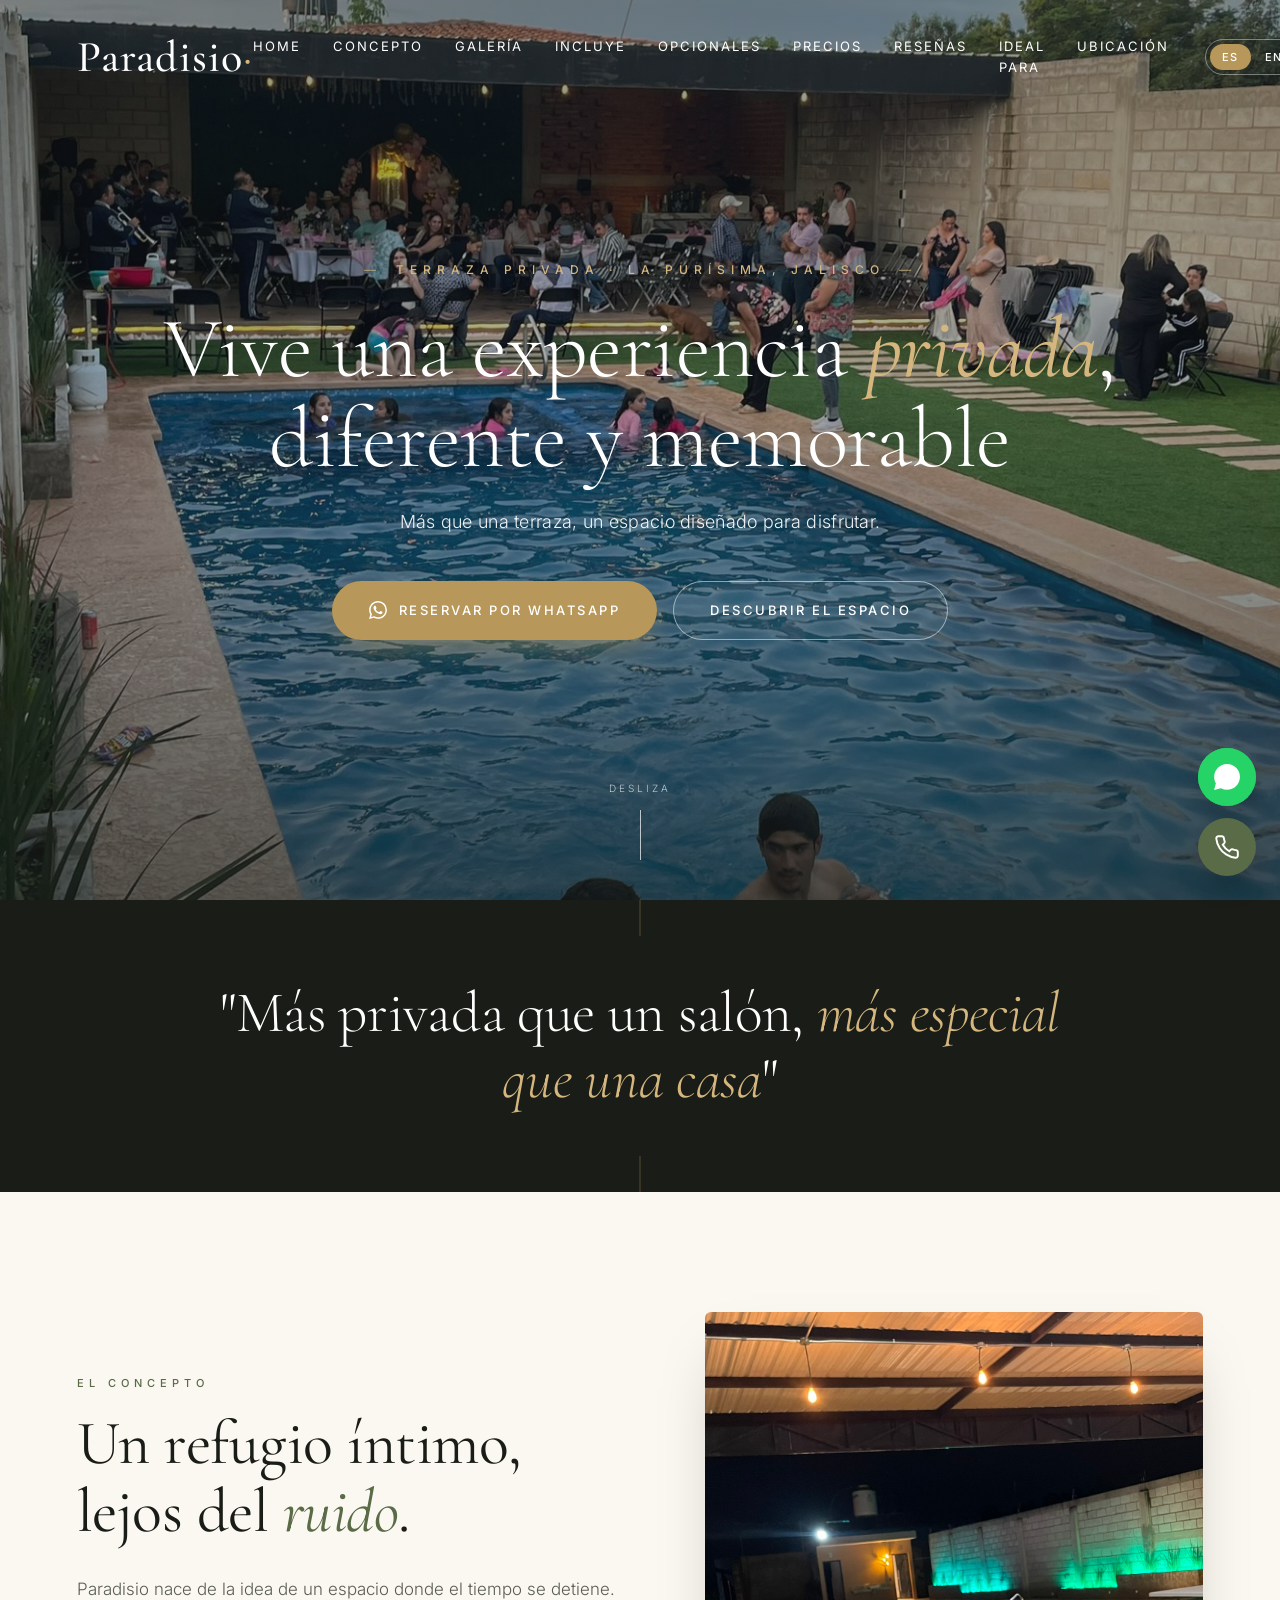
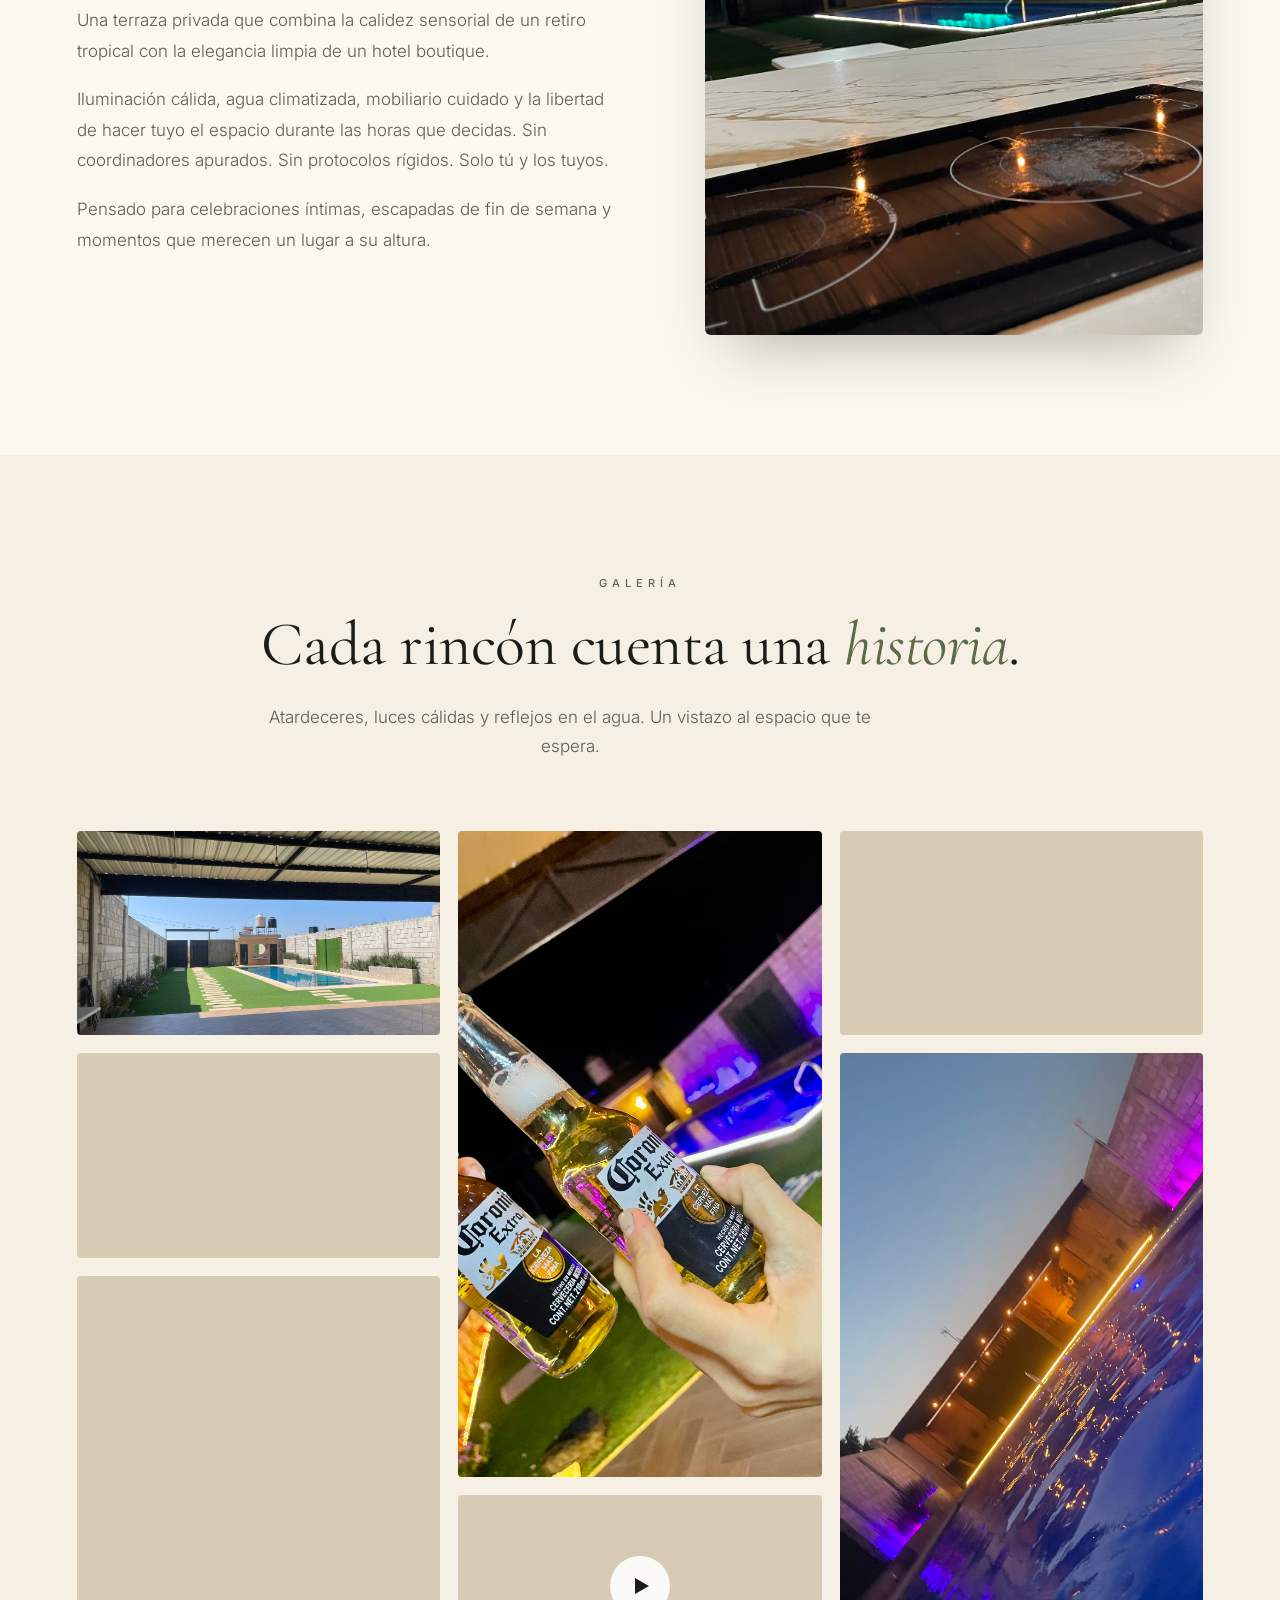
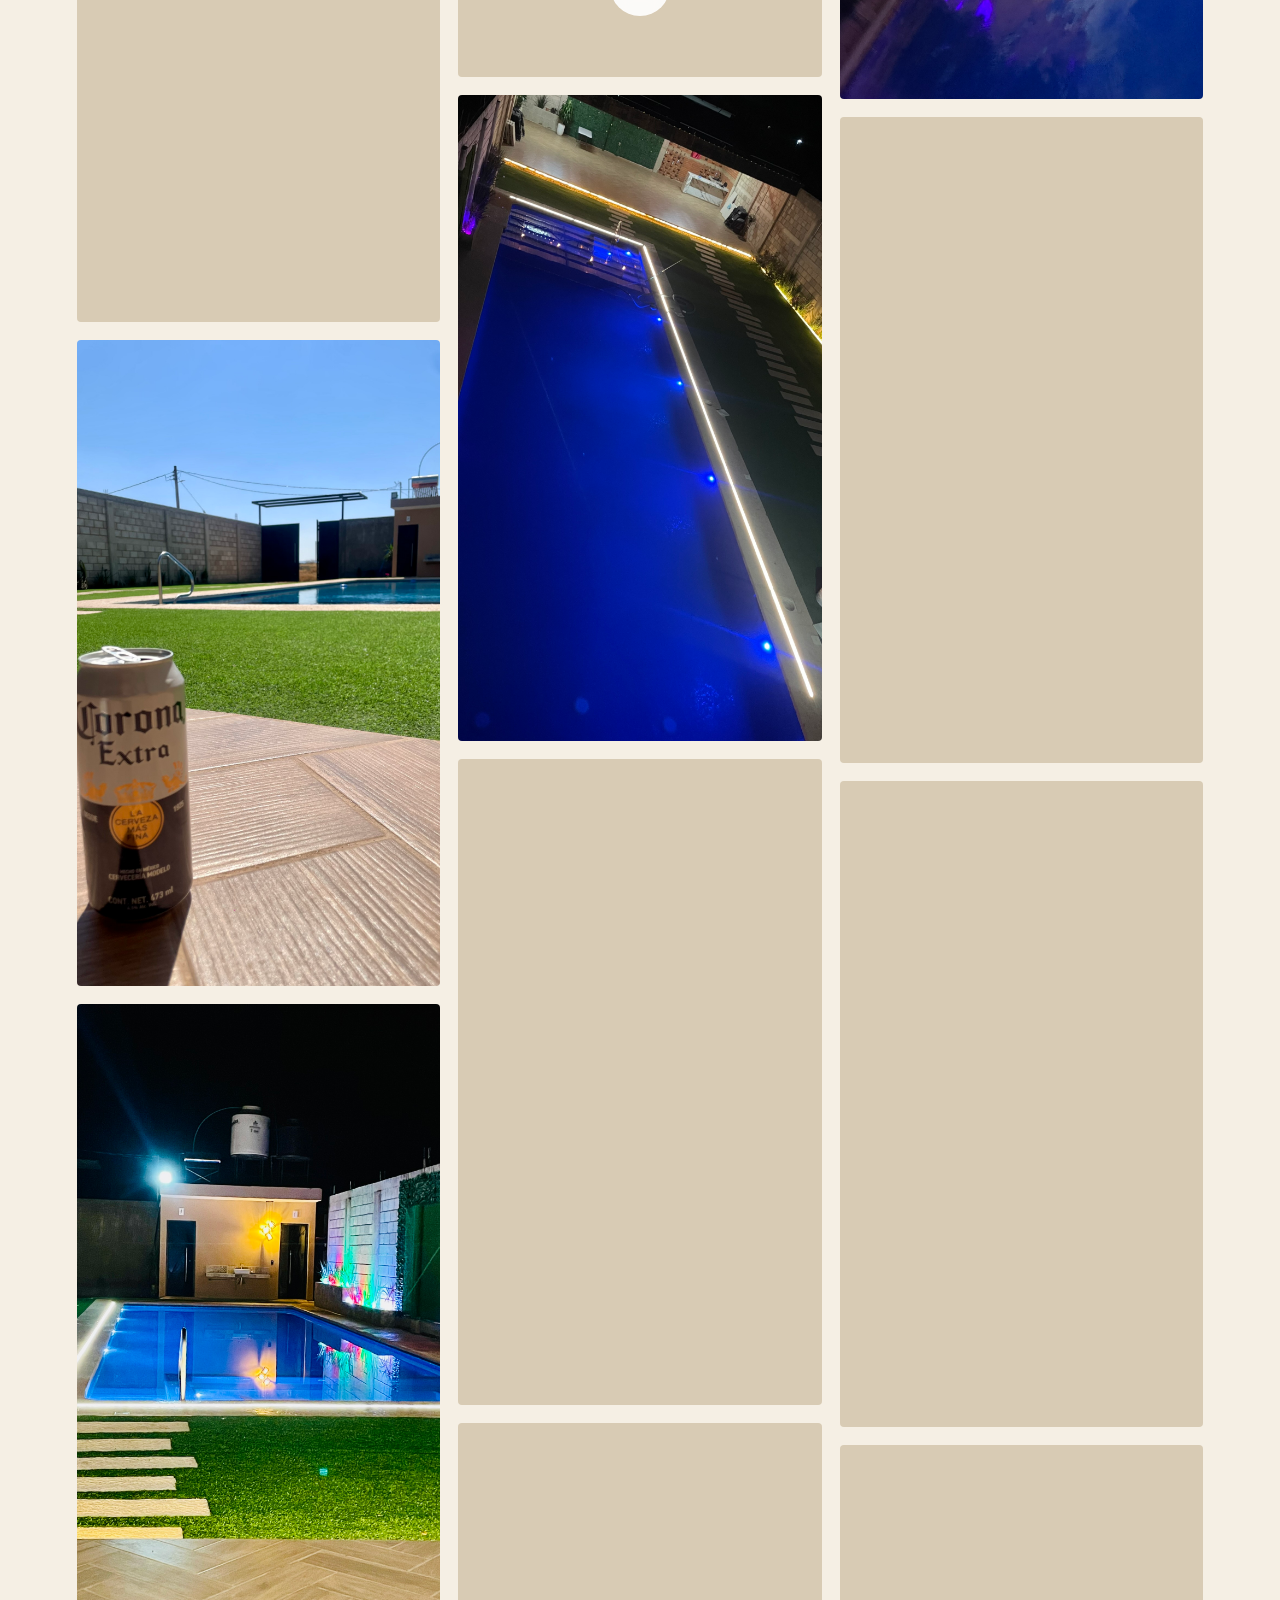
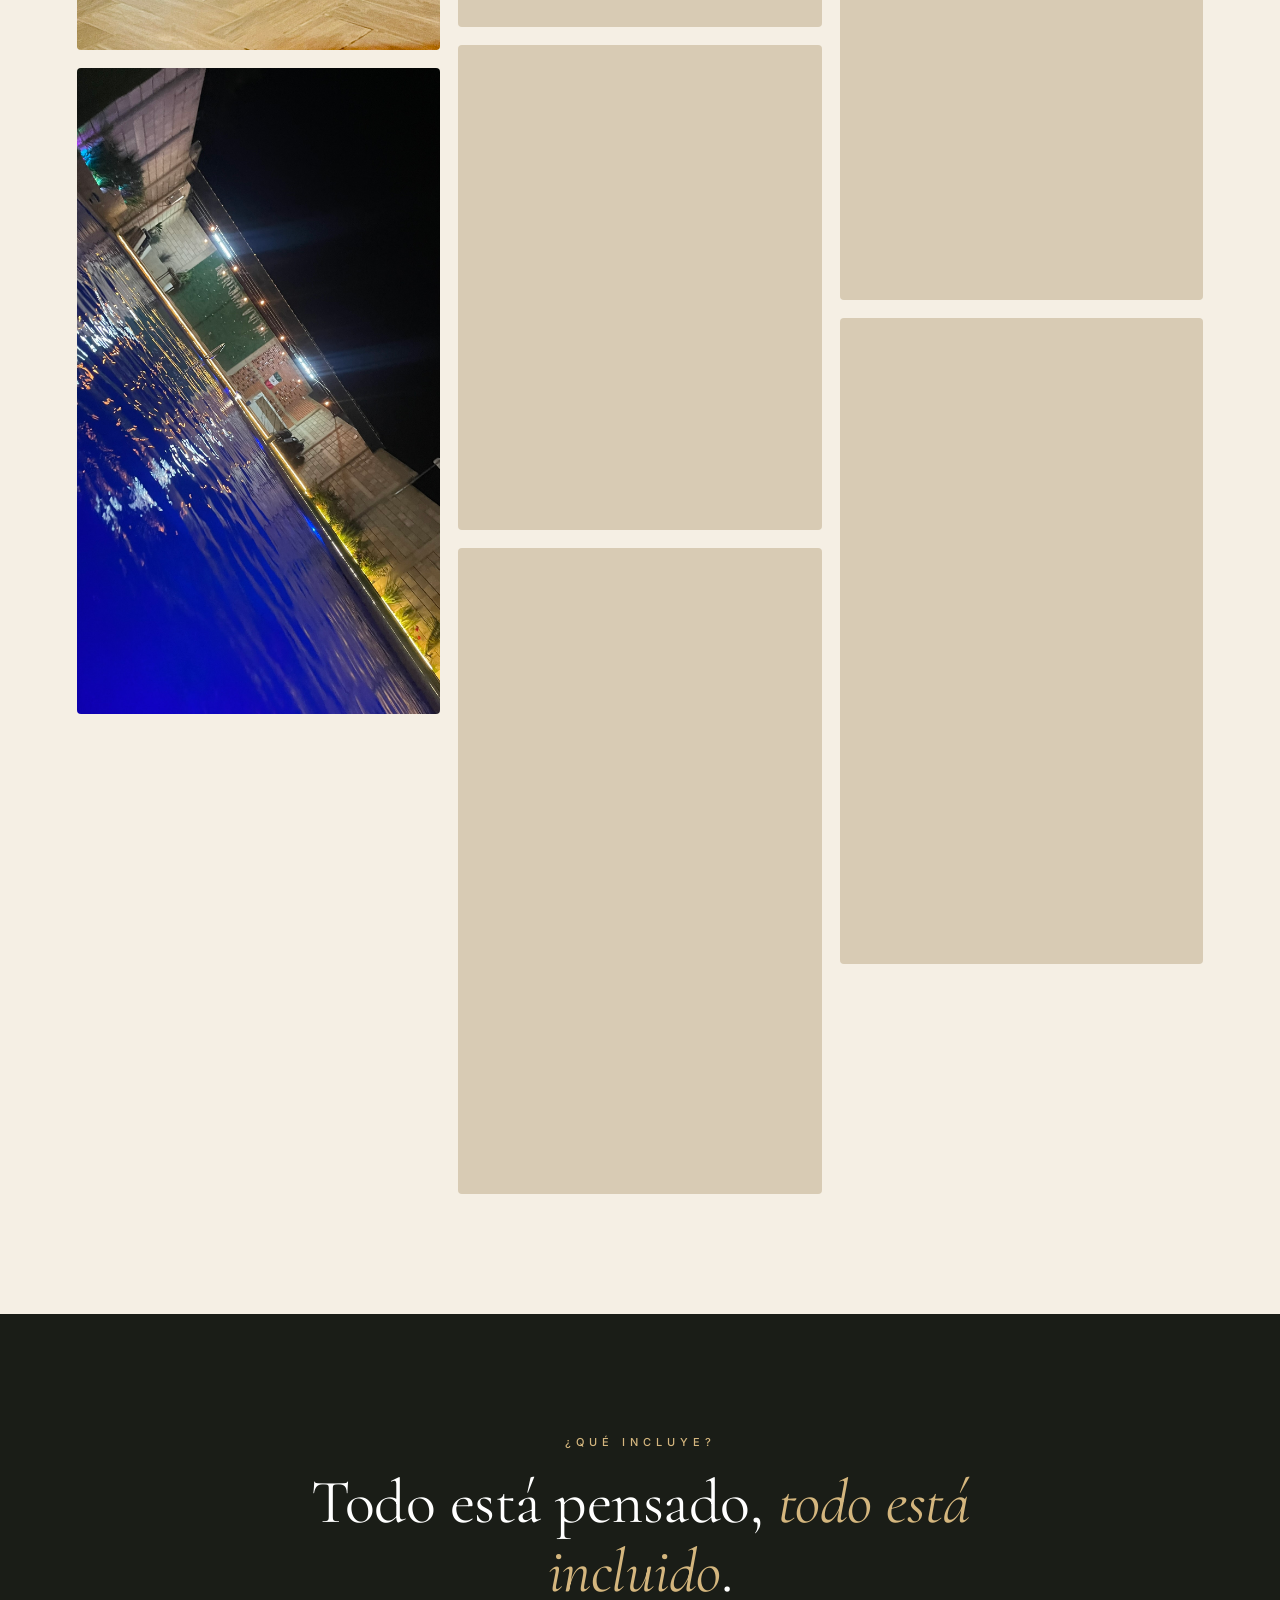
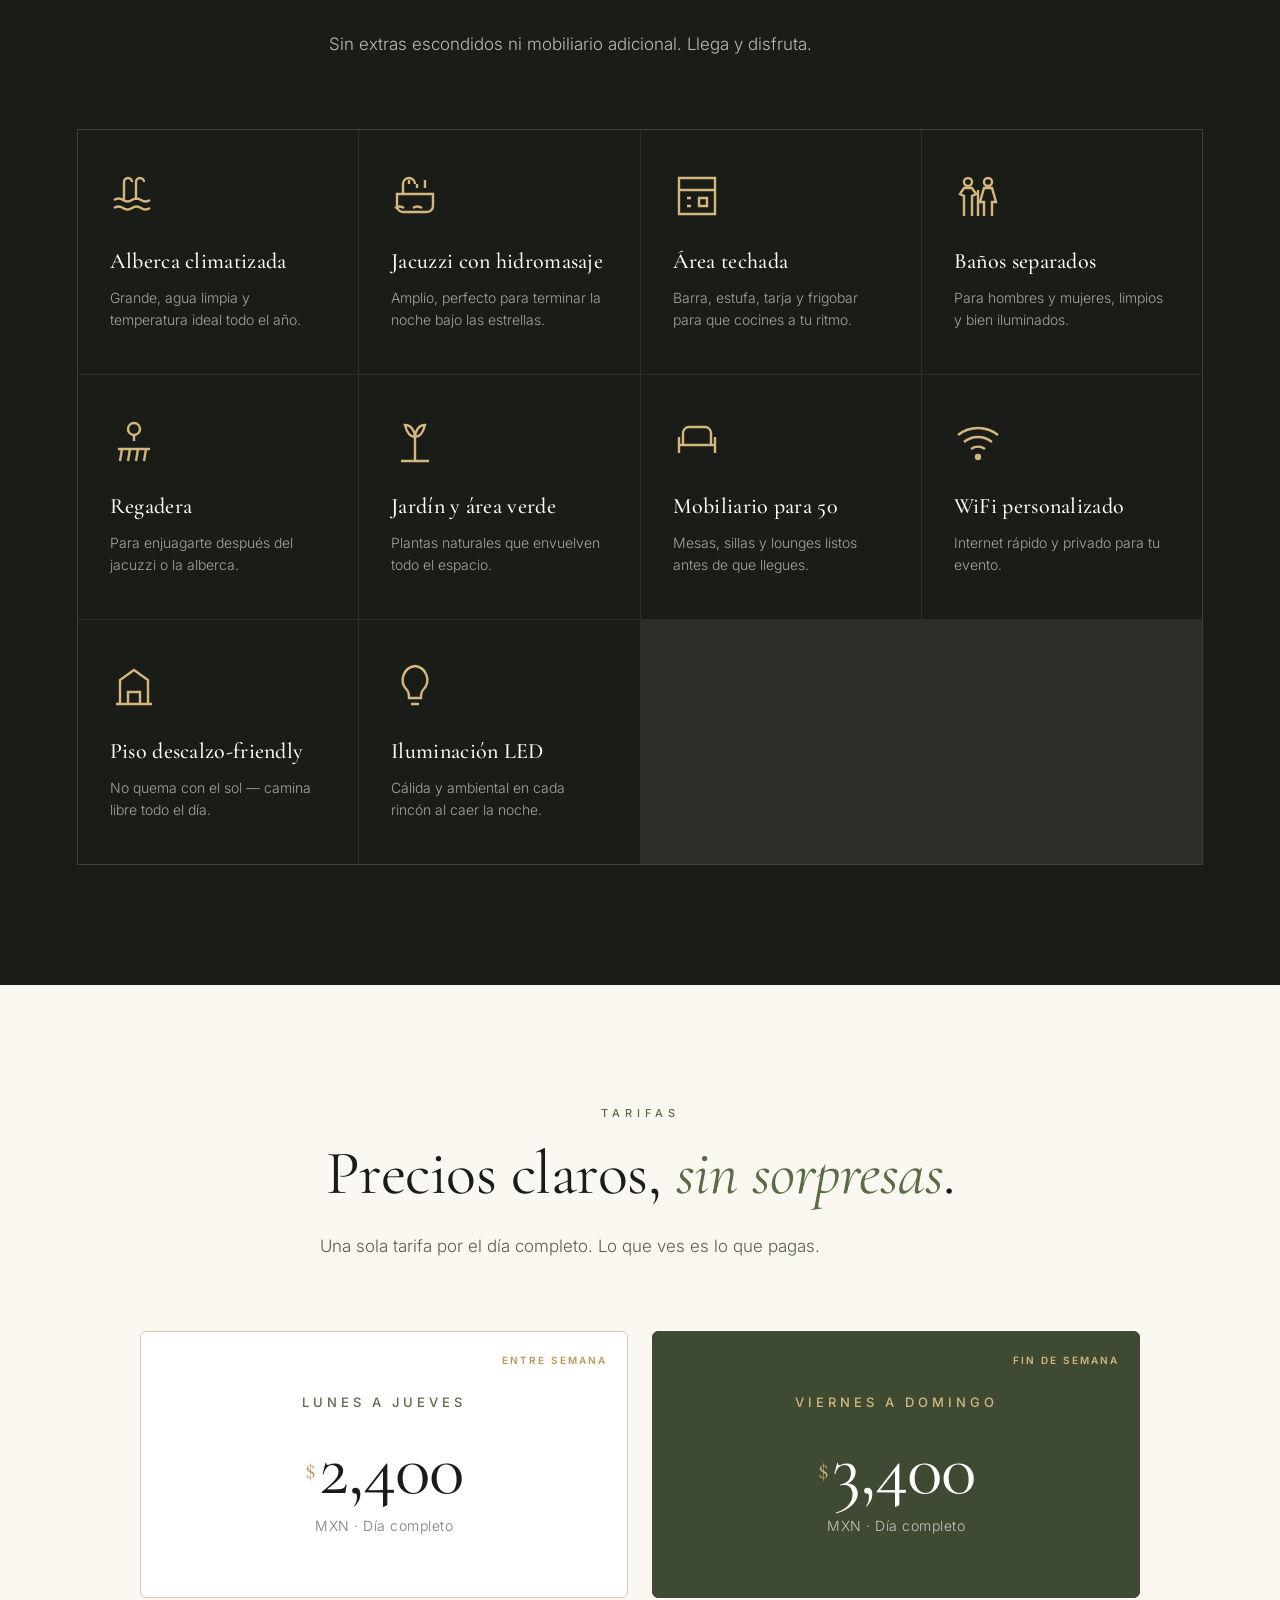
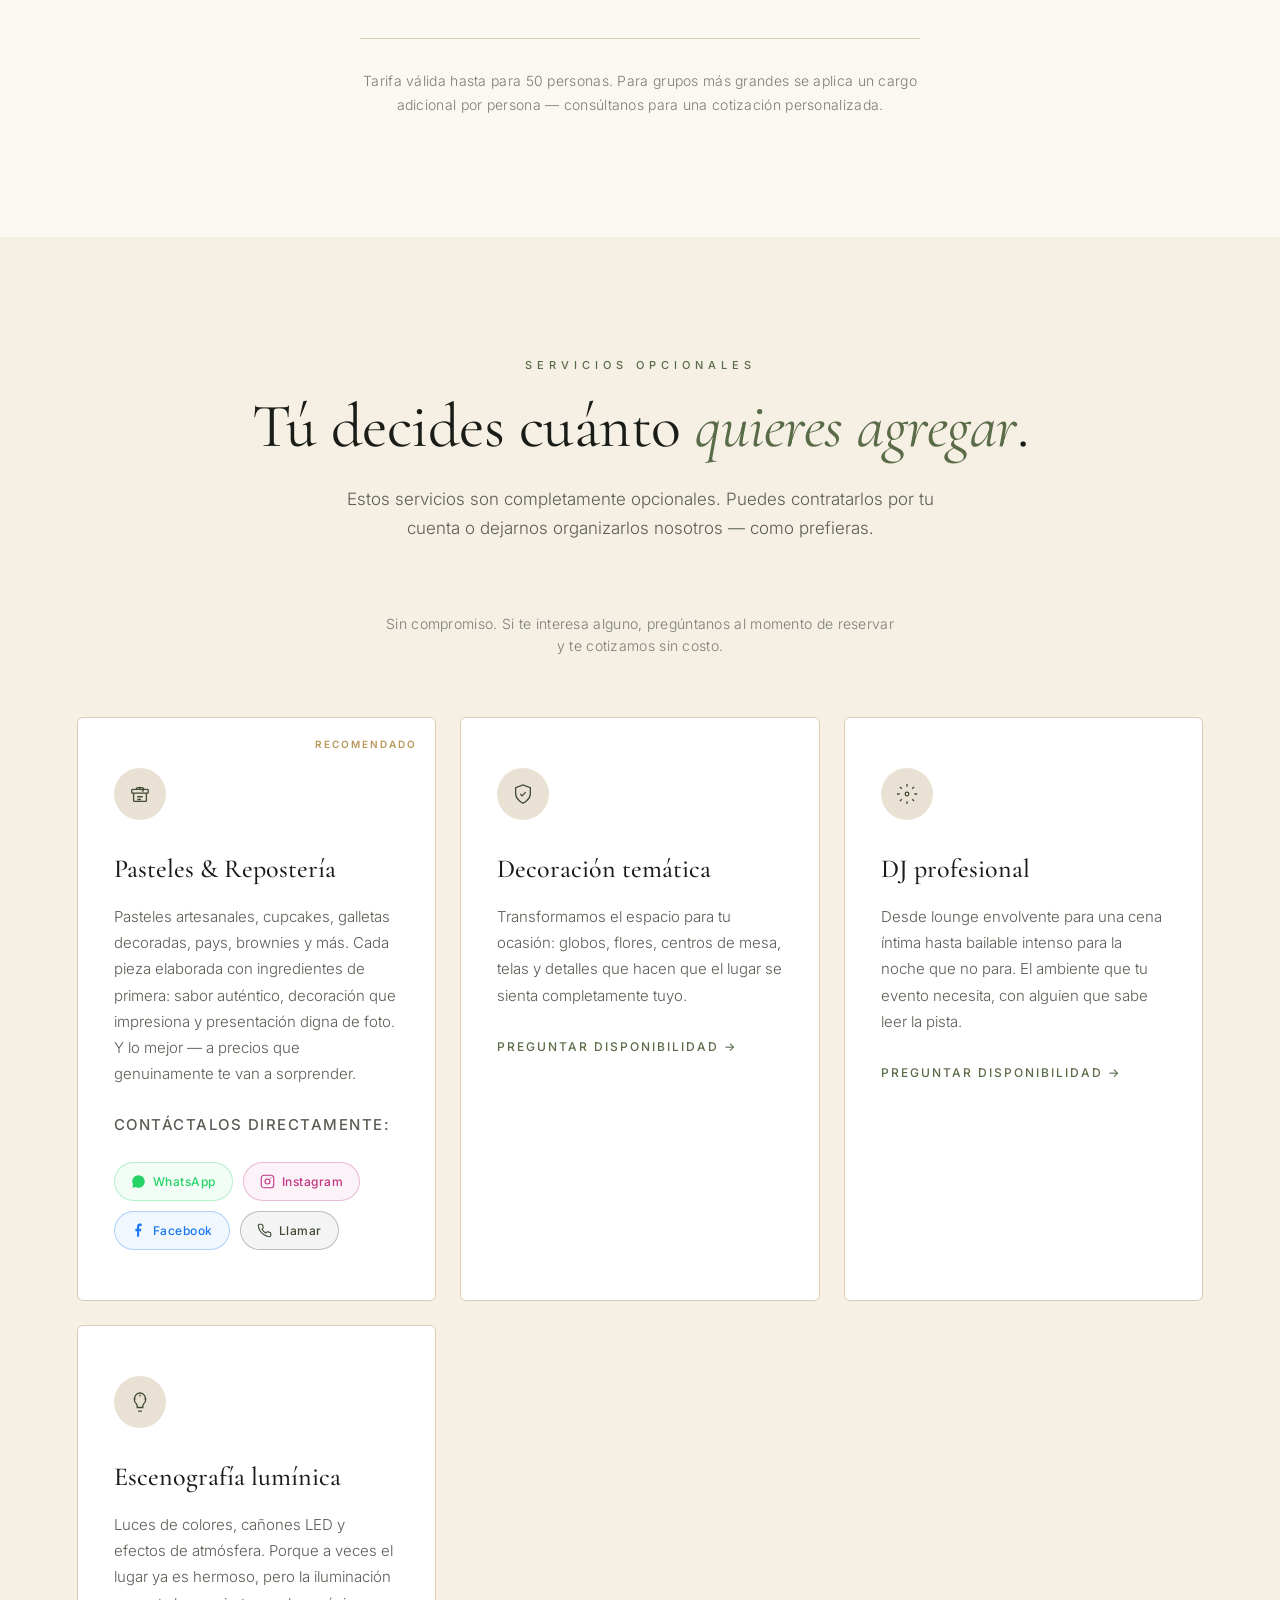
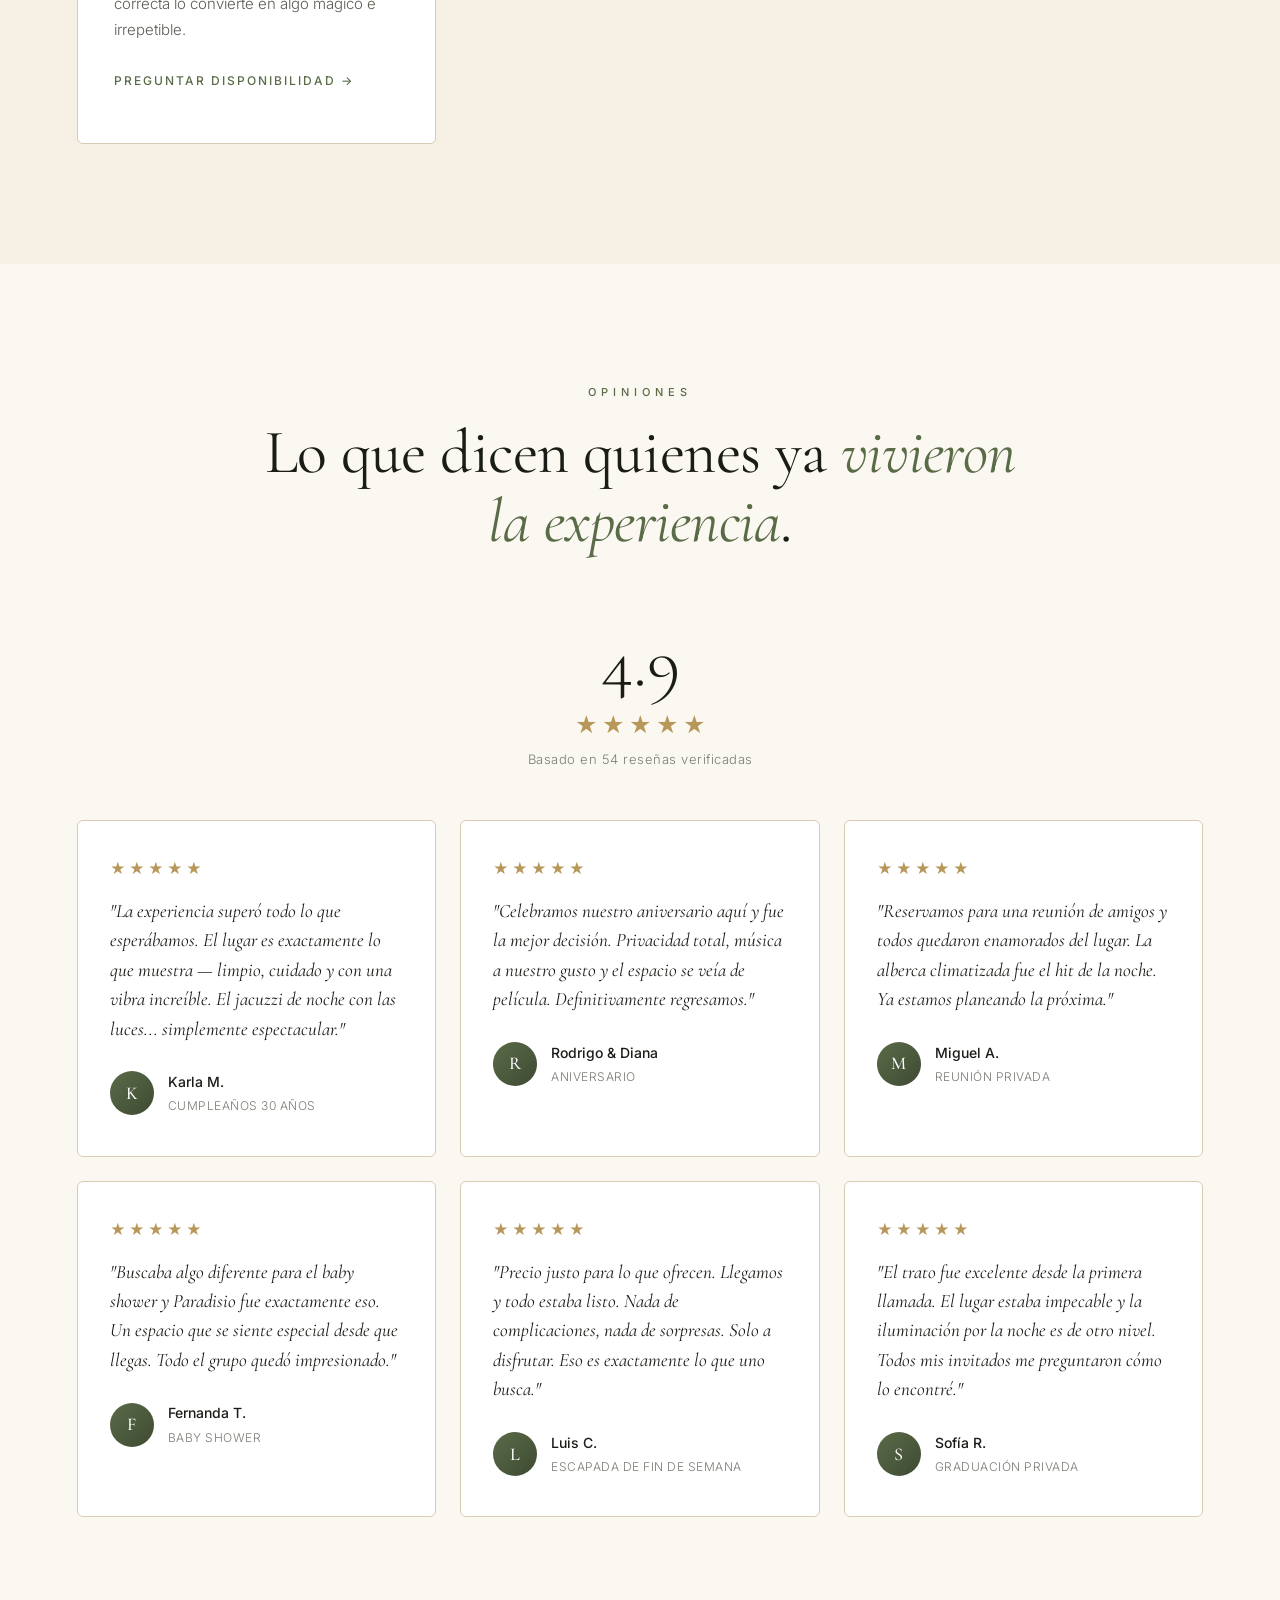
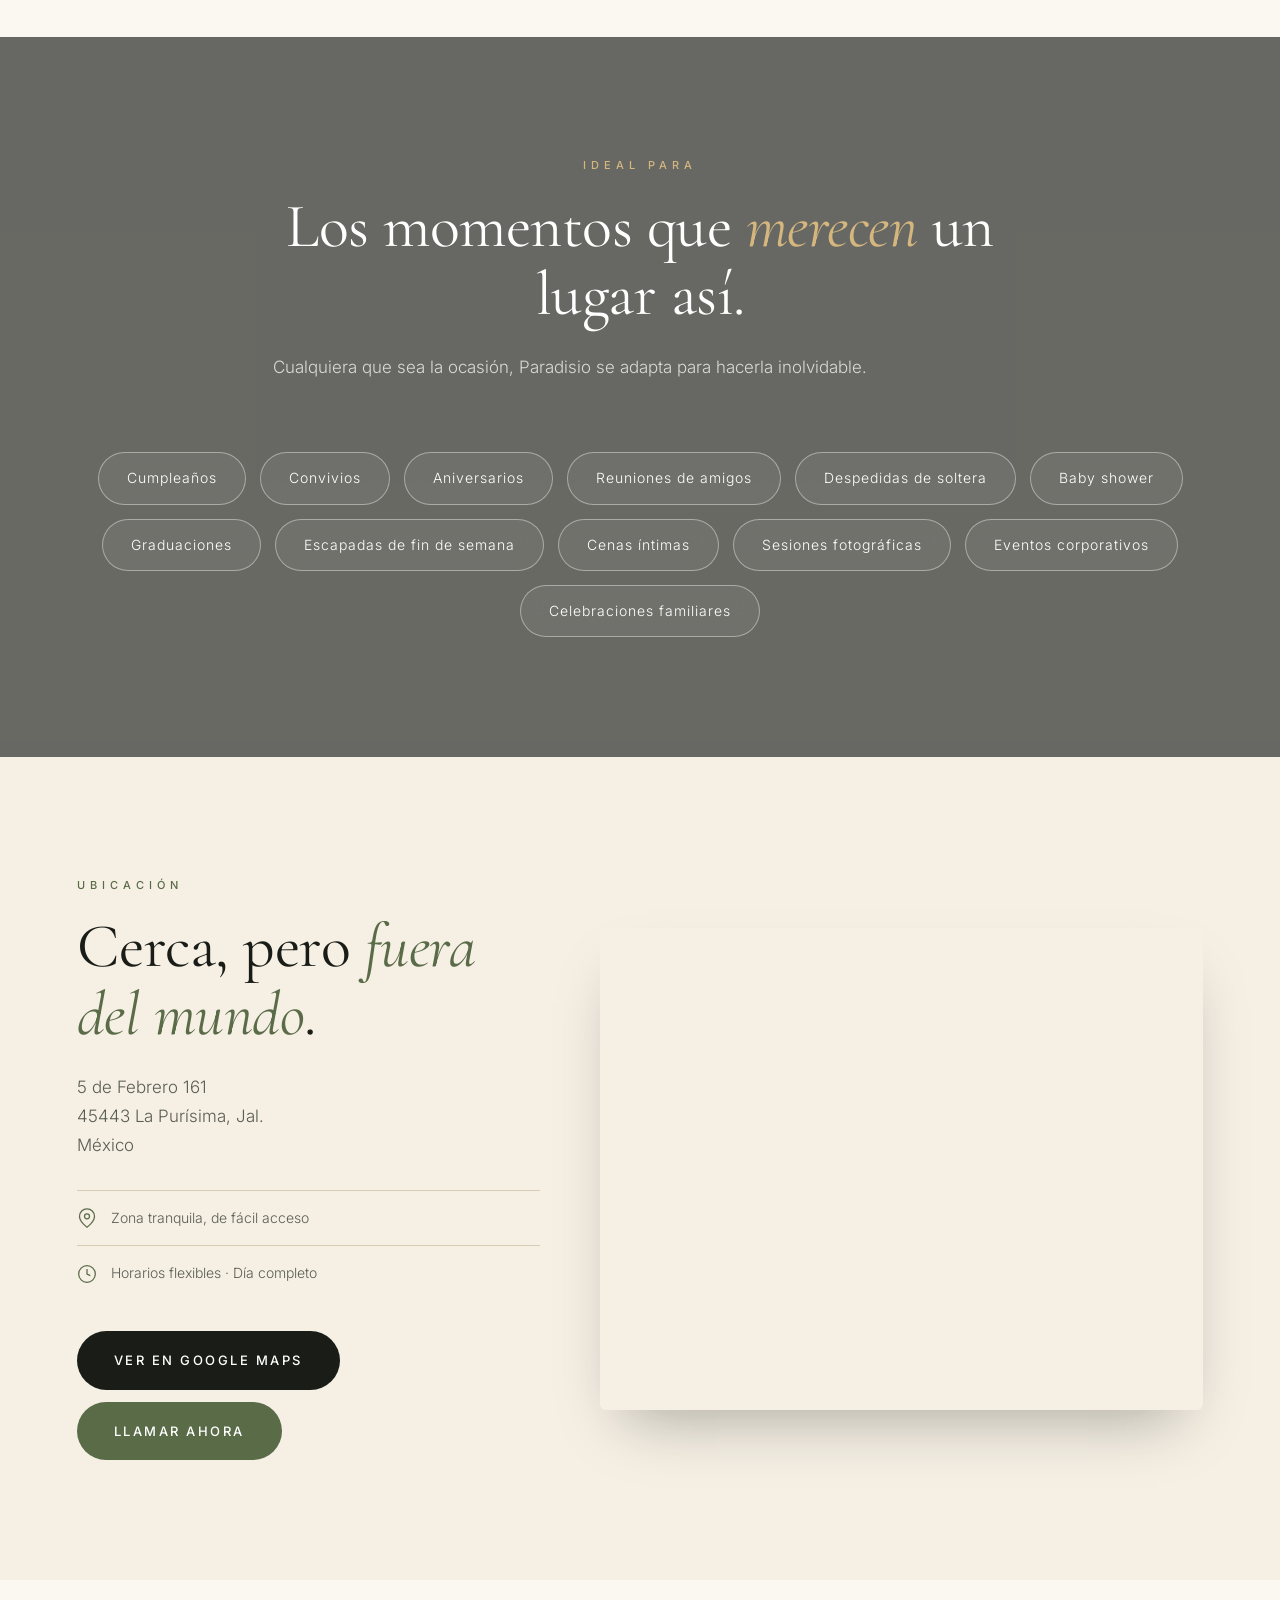
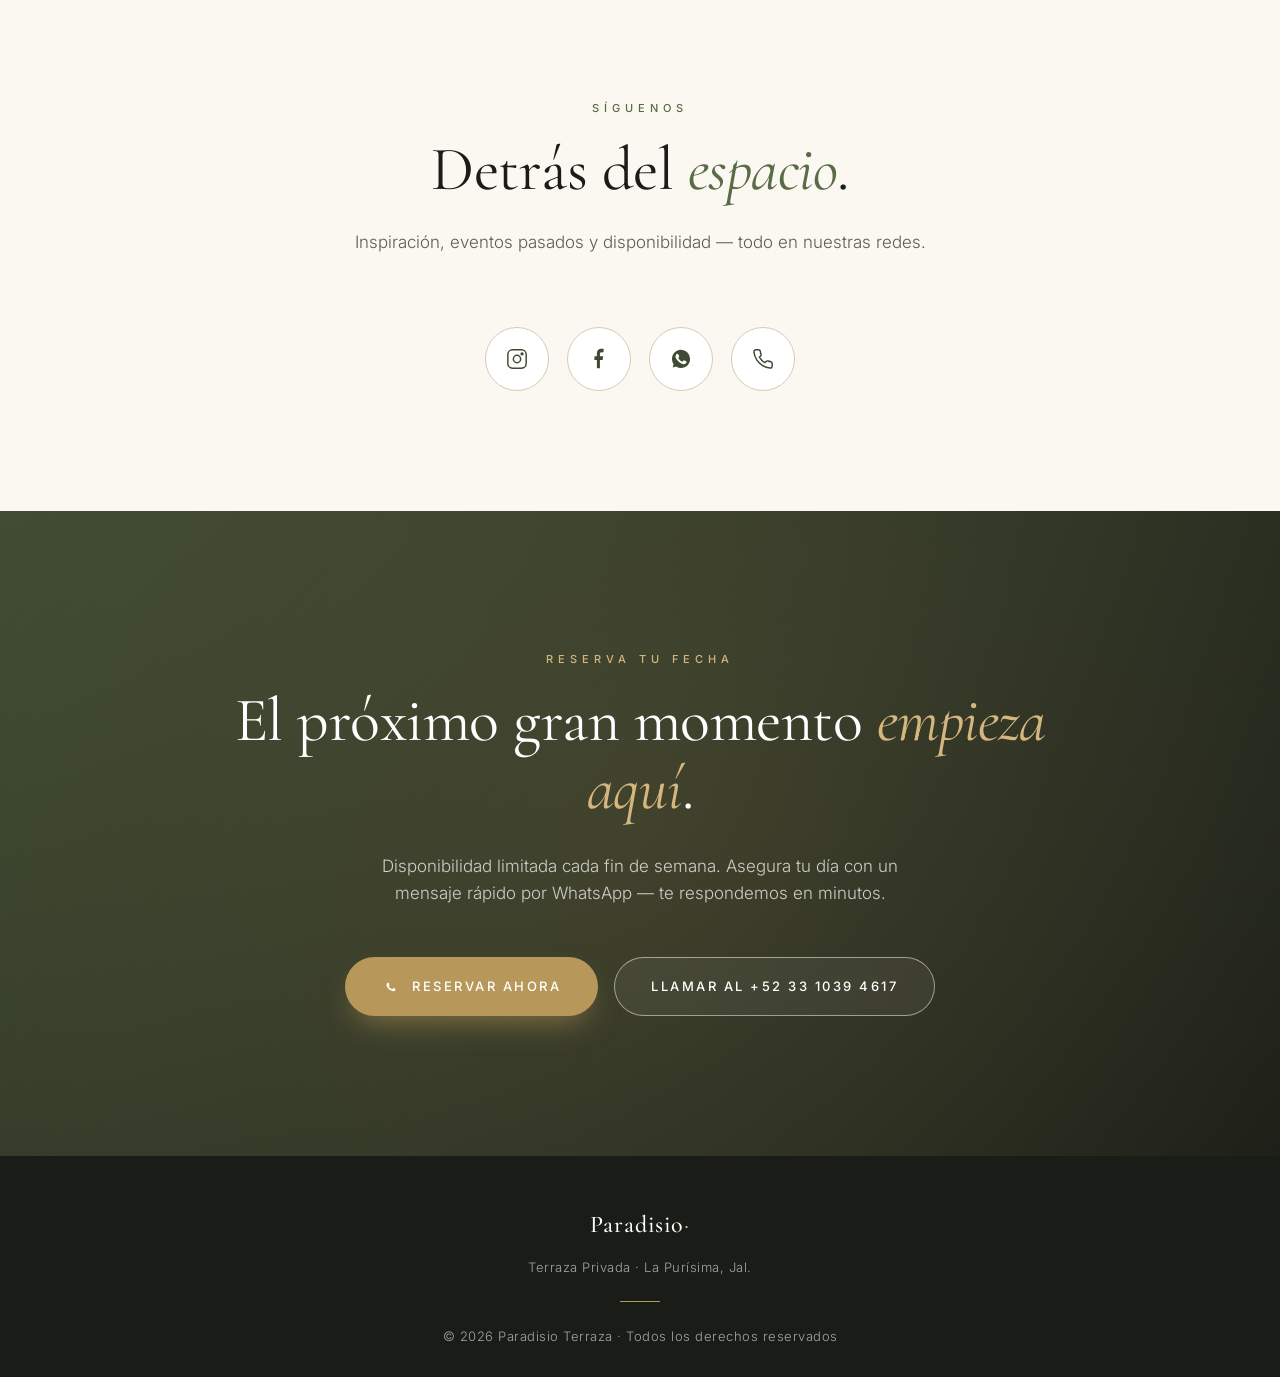
==== index.html @ 2a9d6cb4 "Card reposteria Card reposteria" ====
<!DOCTYPE html>
<html lang="es-MX">
<head>
<meta charset="UTF-8" />
<meta name="viewport" content="width=device-width, initial-scale=1.0" />
<meta name="theme-color" content="#1a1d17" />
<title>Paradisio Terraza · Terraza privada con alberca y jacuzzi en La Purísima, Jalisco</title>
<meta name="description" content="Paradisio Terraza — renta de terraza privada con alberca climatizada, jacuzzi, jardín y área lounge en La Purísima, Jalisco. Ideal para cumpleaños, aniversarios y eventos exclusivos. Desde $2,400 MXN." />
<meta name="keywords" content="terraza privada Guadalajara, renta de alberca privada Jalisco, terraza con jacuzzi Guadalajara, eventos privados La Purísima, cumpleaños privado alberca, Paradisio terraza, renta terraza jacuzzi, espacio privado eventos Jalisco" />
<link rel="canonical" href="https://paradisioterraza.com/" />
<meta property="og:title" content="Paradisio Terraza — Terraza privada con alberca y jacuzzi en Jalisco" />
<meta property="og:description" content="Más privada que un salón, más especial que una casa. Alberca climatizada, jacuzzi, jardín y área lounge. Reserva tu experiencia exclusiva desde $2,400 MXN." />
<meta property="og:type" content="website" />
<meta property="og:url" content="https://paradisioterraza.com/" />
<meta property="og:image" content="Fotos/IMG_5337.JPEG" />
<meta property="og:locale" content="es_MX" />
<meta name="twitter:card" content="summary_large_image" />
<meta name="twitter:title" content="Paradisio Terraza — Privada, exclusiva y memorable" />
<meta name="twitter:description" content="Terraza privada con alberca y jacuzzi en La Purísima, Jalisco. Desde $2,400 MXN." />
<meta name="robots" content="index, follow" />
<!-- Google tag (gtag.js) -->
<script async src="https://www.googletagmanager.com/gtag/js?id=G-008F4WVKGS"></script>
<script>
  window.dataLayer = window.dataLayer || [];
  function gtag(){dataLayer.push(arguments);}
  gtag('js', new Date());

  gtag('config', 'G-008F4WVKGS');
</script>
<script type="application/ld+json">
{
  "@context":"https://schema.org",
  "@type":"LocalBusiness",
  "name":"Paradisio Terraza",
  "description":"Terraza privada con alberca climatizada, jacuzzi y área lounge para eventos exclusivos en La Purísima, Jalisco.",
  "url":"https://paradisioterraza.com",
  "telephone":"+523310394617",
  "priceRange":"$2,400 - $3,400 MXN",
  "image":"Fotos/IMG_5337.JPEG",
  "address":{
    "@type":"PostalAddress",
    "streetAddress":"5 de Febrero 161",
    "addressLocality":"La Purísima",
    "addressRegion":"Jalisco",
    "postalCode":"45443",
    "addressCountry":"MX"
  },
  "geo":{"@type":"GeoCoordinates","latitude":"20.7040","longitude":"-103.4120"},
  "sameAs":[
    "https://www.instagram.com/paradisioterraza",
    "https://www.facebook.com/profile.php?id=61565955073963"
  ],
  "aggregateRating":{
    "@type":"AggregateRating",
    "ratingValue":"4.9",
    "bestRating":"5",
    "reviewCount":"54"
  },
  "review":[
    {"@type":"Review","reviewRating":{"@type":"Rating","ratingValue":"5"},"author":{"@type":"Person","name":"Karla M."},"reviewBody":"La experiencia superó todo lo que esperábamos. El jacuzzi de noche fue espectacular."},
    {"@type":"Review","reviewRating":{"@type":"Rating","ratingValue":"5"},"author":{"@type":"Person","name":"Rodrigo & Diana"},"reviewBody":"Celebramos nuestro aniversario aquí y fue la mejor decisión. Privacidad total y un ambiente de película."}
  ]
}
</script>
<script type="application/ld+json">
{
  "@context":"https://schema.org",
  "@type":"FAQPage",
  "mainEntity":[
    {"@type":"Question","name":"¿Cuántas personas tienen capacidad máxima?","acceptedAnswer":{"@type":"Answer","text":"El precio base incluye hasta 50 personas. Para grupos más grandes se aplica un cargo adicional por persona."}},
    {"@type":"Question","name":"¿Cuáles son los precios de la terraza privada?","acceptedAnswer":{"@type":"Answer","text":"De lunes a jueves el precio es de $2,400 MXN por día completo. De viernes a domingo el precio es de $3,400 MXN."}},
    {"@type":"Question","name":"¿La alberca está climatizada?","acceptedAnswer":{"@type":"Answer","text":"Sí, la alberca está climatizada y disponible durante toda la renta."}},
    {"@type":"Question","name":"¿Se puede llevar música o DJ?","acceptedAnswer":{"@type":"Answer","text":"Sí, puedes traer tu propia música o contratar el servicio de DJ que ofrecemos como extra."}}
  ]
}
</script>
<!-- Precarga recursos críticos above-the-fold -->
<link rel="preload" href="Fotos/IMG_5337.JPEG" as="image" fetchpriority="high" />
<link rel="preload" href="Fotos/5b146bc15602439785b3f2bf98a4c260.mp4" as="video" type="video/mp4" />
<link rel="preconnect" href="https://fonts.googleapis.com" />
<link rel="preconnect" href="https://fonts.gstatic.com" crossorigin />
<link href="https://fonts.googleapis.com/css2?family=Cormorant+Garamond:wght@300;400;500;600;700&family=Inter:wght@300;400;500;600&display=swap" rel="stylesheet" />
<style>
  :root{
    --sand:#e9e1d3;
    --sand-2:#f5efe4;
    --beige:#d8cbb4;
    --bone:#fbf8f1;
    --olive:#5a6b48;
    --olive-deep:#3e4a32;
    --black:#1a1d17;
    --charcoal:#2a2d27;
    --gold:#b8975a;
    --gold-soft:#d4b67e;
    --white:#ffffff;
    --shadow:0 30px 60px -25px rgba(26,29,23,.35);
    --serif:'Cormorant Garamond', Georgia, serif;
    --sans:'Inter', -apple-system, BlinkMacSystemFont, sans-serif;
    --ease:cubic-bezier(.22,.61,.36,1);
  }
  *{box-sizing:border-box;margin:0;padding:0}
  html{scroll-behavior:smooth;-webkit-text-size-adjust:100%}
  body{
    font-family:var(--sans);
    color:var(--black);
    background:var(--bone);
    line-height:1.6;
    font-weight:300;
    overflow-x:hidden;
    -webkit-font-smoothing:antialiased;
  }
  img,video{max-width:100%;display:block}
  a{color:inherit;text-decoration:none}
  button{font-family:inherit;cursor:pointer;border:none;background:none}

  /* ==================== SPLASH SCREEN ==================== */
  body.splash-active{overflow:hidden}
  #splash{
    position:fixed;inset:0;z-index:9999;
    background:#1c2118;
    display:flex;align-items:center;justify-content:center;
    overflow:hidden;
    /* fade-out transition on the overlay bg */
    transition:opacity 600ms ease;
  }
  #splash::before{
    content:'';position:absolute;inset:0;
    background:radial-gradient(ellipse at 50% 40%, rgba(90,107,72,.14) 0%, transparent 68%);
    pointer-events:none;
  }
  #splashInner{
    display:flex;flex-direction:column;
    align-items:center;justify-content:center;
    text-align:center;padding:0 6vw;
    /* will-change for GPU compositing */
    will-change:transform,opacity;
    transition:transform 750ms cubic-bezier(.4,0,.15,1), opacity 500ms ease;
  }
  .brand-name{
    font-family:var(--serif);
    font-size:clamp(68px,13vw,158px);
    font-weight:400;
    color:#c2bba8;
    letter-spacing:3px;
    line-height:1;
    margin-bottom:34px;
    /* entry animation */
    opacity:0;transform:translateY(18px);
    animation:brandIn 1s var(--ease) .15s forwards;
  }
  .brand-icons-row{
    display:flex;align-items:center;justify-content:center;
    gap:22px;margin-bottom:26px;
    opacity:0;
    animation:brandIn 1s var(--ease) .4s forwards;
  }
  .brand-icon-wrap{
    color:#9e9887;width:46px;height:50px;
    display:flex;align-items:center;justify-content:center;
  }
  .brand-icon-wrap svg{width:100%;height:100%}
  .brand-icon-sep{
    width:1px;height:34px;
    background:rgba(158,152,135,.28);
  }
  .brand-tagline{
    font-size:11px;
    letter-spacing:11px;
    color:#9e9887;
    text-transform:uppercase;
    font-family:var(--sans);
    font-weight:400;
    opacity:0;
    animation:brandIn 1s var(--ease) .6s forwards;
  }
  @keyframes brandIn{
    to{opacity:1;transform:translateY(0)}
  }

  /* ==================== HEADER ==================== */
  .header{
    position:fixed;top:0;left:0;right:0;z-index:1000;
    padding:22px 6vw;
    display:flex;justify-content:space-between;align-items:center;
    transition:all .5s var(--ease);
    background:transparent;
  }
  .header.scrolled{
    background:rgba(251,248,241,.92);
    backdrop-filter:blur(14px);
    -webkit-backdrop-filter:blur(14px);
    padding:14px 6vw;
    border-bottom:1px solid rgba(26,29,23,.06);
  }
  .logo{
    font-family:var(--serif);
    font-size:44px;font-weight:500;
    color:var(--white);letter-spacing:1px;
    transition:color .4s var(--ease), font-size .5s var(--ease);
  }
  .logo span{color:var(--gold-soft);font-style:italic}
  .header.scrolled .logo{color:var(--black);font-size:32px}
  .nav{display:flex;align-items:center;gap:36px}
  .nav-links{display:flex;gap:32px}
  .nav-links a{
    font-size:13px;text-transform:uppercase;letter-spacing:2px;
    font-weight:400;color:var(--white);
    transition:color .3s var(--ease);position:relative;
  }
  .header.scrolled .nav-links a{color:var(--black)}
  .nav-links a::after{
    content:'';position:absolute;left:0;bottom:-6px;
    width:0;height:1px;background:var(--gold);
    transition:width .4s var(--ease);
  }
  .nav-links a:hover::after{width:100%}
  .lang-switch{
    display:flex;gap:2px;align-items:center;
    border:1px solid rgba(255,255,255,.4);
    border-radius:99px;padding:4px;
  }
  .header.scrolled .lang-switch{border-color:rgba(26,29,23,.2)}
  .lang-switch button{
    font-size:11px;letter-spacing:1.5px;font-weight:500;
    padding:6px 12px;border-radius:99px;
    color:var(--white);transition:all .3s var(--ease);
  }
  .header.scrolled .lang-switch button{color:var(--black)}
  .lang-switch button.active{background:var(--gold);color:var(--white)}
  .header.scrolled .lang-switch button.active{background:var(--olive);color:var(--white)}
  .menu-toggle{display:none;width:30px;height:24px;flex-direction:column;justify-content:space-between}
  .menu-toggle span{display:block;width:100%;height:1.5px;background:var(--white);transition:all .3s var(--ease)}
  .header.scrolled .menu-toggle span{background:var(--black)}

  /* ==================== HERO ==================== */
  .hero{
    position:relative;height:100vh;min-height:680px;
    display:flex;align-items:center;justify-content:center;
    overflow:hidden;color:var(--white);text-align:center;
  }
  .hero-bg{
    position:absolute;inset:0;z-index:0;
  }
  .hero-bg video, .hero-bg img{
    width:100%;height:100%;object-fit:cover;
  }
  .hero-bg::after{
    content:'';position:absolute;inset:0;
    background:linear-gradient(180deg,rgba(26,29,23,.45) 0%,rgba(26,29,23,.35) 40%,rgba(26,29,23,.7) 100%);
  }
  .hero-content{
    position:relative;z-index:2;padding:0 24px;max-width:1100px;
    transform:translateY(20px);opacity:0;
    animation:fadeUp 1.4s var(--ease) .3s forwards;
  }
  .hero-eyebrow{
    font-size:12px;letter-spacing:6px;text-transform:uppercase;
    margin-bottom:24px;font-weight:500;color:var(--gold-soft);
  }
  .hero-eyebrow::before, .hero-eyebrow::after{
    content:'—';margin:0 14px;opacity:.7;
  }
  .hero-title{
    font-family:var(--serif);
    font-size:clamp(40px,7vw,86px);
    font-weight:300;line-height:1.05;
    letter-spacing:-.5px;margin-bottom:24px;
  }
  .hero-title em{font-style:italic;color:var(--gold-soft);font-weight:400}
  .hero-sub{
    font-size:clamp(15px,1.5vw,18px);
    font-weight:300;max-width:560px;margin:0 auto 44px;
    opacity:.92;letter-spacing:.3px;
  }
  .hero-ctas{display:flex;gap:16px;justify-content:center;flex-wrap:wrap}
  .scroll-indicator{
    position:absolute;bottom:40px;left:50%;transform:translateX(-50%);
    z-index:2;color:var(--white);opacity:.7;
    font-size:10px;letter-spacing:3px;text-transform:uppercase;
    display:flex;flex-direction:column;align-items:center;gap:14px;
  }
  .scroll-indicator::after{
    content:'';width:1px;height:50px;background:var(--white);
    animation:scrollPulse 2s infinite;
  }
  @keyframes scrollPulse{
    0%{transform:scaleY(0);transform-origin:top}
    50%{transform:scaleY(1);transform-origin:top}
    51%{transform:scaleY(1);transform-origin:bottom}
    100%{transform:scaleY(0);transform-origin:bottom}
  }
  @keyframes fadeUp{to{transform:translateY(0);opacity:1}}

  /* ==================== BUTTONS ==================== */
  .btn{
    display:inline-flex;align-items:center;gap:12px;
    padding:18px 36px;font-size:13px;
    letter-spacing:2.5px;text-transform:uppercase;font-weight:500;
    border-radius:99px;transition:all .4s var(--ease);
    cursor:pointer;border:1px solid transparent;white-space:nowrap;
  }
  .btn-primary{
    background:var(--gold);color:var(--white);
    box-shadow:0 14px 30px -10px rgba(184,151,90,.6);
  }
  .btn-primary:hover{
    background:var(--olive);transform:translateY(-2px);
    box-shadow:0 18px 38px -10px rgba(90,107,72,.6);
  }
  .btn-ghost{
    border-color:rgba(255,255,255,.5);color:var(--white);
    background:rgba(255,255,255,.06);backdrop-filter:blur(8px);
  }
  .btn-ghost:hover{background:var(--white);color:var(--black);border-color:var(--white)}
  .btn-dark{background:var(--black);color:var(--white)}
  .btn-dark:hover{background:var(--olive-deep)}

  /* ==================== SECTIONS ==================== */
  section{padding:120px 6vw;position:relative}
  .section-eyebrow{
    font-size:11px;letter-spacing:5px;text-transform:uppercase;
    color:var(--olive);font-weight:500;margin-bottom:18px;
  }
  .section-title{
    font-family:var(--serif);
    font-size:clamp(34px,5vw,62px);
    font-weight:400;line-height:1.1;
    letter-spacing:-.5px;color:var(--black);margin-bottom:24px;
  }
  .section-title em{font-style:italic;color:var(--olive)}
  .section-lead{
    font-size:17px;color:#5a5d54;max-width:640px;line-height:1.7;
  }
  .section-head{margin-bottom:70px;max-width:780px}
  .section-head.center{text-align:center;margin-left:auto;margin-right:auto}

  /* ==================== EXPERIENCE ==================== */
  .experience{background:var(--bone)}
  .experience-grid{
    display:grid;grid-template-columns:1.1fr 1fr;
    gap:80px;align-items:center;
  }
  .experience-text .section-title{margin-bottom:28px}
  .experience-text p{font-size:17px;color:#5a5d54;margin-bottom:18px;line-height:1.8}
  .experience-image{
    position:relative;aspect-ratio:4/5;border-radius:6px;overflow:hidden;
    box-shadow:var(--shadow);
  }
  .experience-image img{width:100%;height:100%;object-fit:cover;transition:transform 1.6s var(--ease)}
  .experience-image:hover img{transform:scale(1.04)}
  .experience-image::before{
    content:'';position:absolute;inset:-20px;
    border:1px solid var(--gold);border-radius:6px;
    pointer-events:none;opacity:.4;
  }

  /* ==================== GALLERY ==================== */
  .gallery{background:var(--sand-2)}
  .gallery-grid{
    column-count:3;column-gap:18px;
  }
  .gallery-item{
    break-inside:avoid;margin-bottom:18px;
    position:relative;overflow:hidden;border-radius:4px;
    cursor:pointer;background:var(--beige);
  }
  .gallery-item img, .gallery-item video{
    width:100%;height:auto;display:block;
    transition:transform 1.2s var(--ease), filter .6s var(--ease);
  }
  .gallery-item::after{
    content:'';position:absolute;inset:0;
    background:linear-gradient(180deg,transparent 50%,rgba(26,29,23,.35) 100%);
    opacity:0;transition:opacity .5s var(--ease);
  }
  .gallery-item:hover img, .gallery-item:hover video{transform:scale(1.06);filter:brightness(1.05)}
  .gallery-item:hover::after{opacity:1}
  .gallery-item .play-icon{
    position:absolute;top:50%;left:50%;transform:translate(-50%,-50%);
    width:60px;height:60px;border-radius:50%;
    background:rgba(255,255,255,.9);backdrop-filter:blur(10px);
    display:flex;align-items:center;justify-content:center;
    z-index:2;pointer-events:none;
  }
  .gallery-item .play-icon::before{
    content:'';border-style:solid;border-width:8px 0 8px 14px;
    border-color:transparent transparent transparent var(--black);
    margin-left:3px;
  }

  /* ==================== AMENITIES / QUE INCLUYE ==================== */
  .amenities{background:var(--black);color:var(--white)}
  .amenities .section-title{color:var(--white)}
  .amenities .section-title em{color:var(--gold-soft)}
  .amenities .section-eyebrow{color:var(--gold-soft)}
  .amenities .section-lead{color:rgba(255,255,255,.7)}
  .amenities-grid{
    display:grid;grid-template-columns:repeat(auto-fit,minmax(230px,1fr));
    gap:1px;background:rgba(255,255,255,.08);
    border:1px solid rgba(255,255,255,.08);
  }
  .amenity{
    background:var(--black);padding:42px 32px;
    transition:all .5s var(--ease);position:relative;
  }
  .amenity:hover{background:var(--charcoal)}
  .amenity-icon{
    width:48px;height:48px;color:var(--gold-soft);
    margin-bottom:24px;display:flex;align-items:center;justify-content:center;
  }
  .amenity-icon svg{width:100%;height:100%;stroke-width:1.2}
  .amenity h3{
    font-family:var(--serif);font-size:22px;font-weight:500;
    margin-bottom:8px;letter-spacing:.3px;
  }
  .amenity p{font-size:14px;color:rgba(255,255,255,.6);line-height:1.6}

  /* ==================== PRECIOS ==================== */
  .pricing{background:var(--bone)}
  .pricing-cards{
    display:grid;grid-template-columns:1fr 1fr;
    gap:24px;max-width:1000px;margin:0 auto 40px;
  }
  .price-card{
    background:var(--white);border-radius:6px;padding:60px 40px;
    text-align:center;position:relative;overflow:hidden;
    border:1px solid var(--beige);
    transition:all .5s var(--ease);
  }
  .price-card.featured{
    background:var(--olive-deep);color:var(--white);border-color:var(--olive-deep);
  }
  .price-card:hover{transform:translateY(-6px);box-shadow:var(--shadow)}
  .price-card .badge{
    position:absolute;top:20px;right:20px;
    font-size:10px;letter-spacing:2px;text-transform:uppercase;
    color:var(--gold);font-weight:600;
  }
  .price-card.featured .badge{color:var(--gold-soft)}
  .price-day{
    font-size:13px;letter-spacing:4px;text-transform:uppercase;
    color:var(--olive);font-weight:500;margin-bottom:20px;
  }
  .price-card.featured .price-day{color:var(--gold-soft)}
  .price-amount{
    font-family:var(--serif);font-size:74px;font-weight:400;
    line-height:1;margin-bottom:8px;letter-spacing:-1px;
    display:flex;align-items:center;justify-content:center;gap:4px;
  }
  .price-amount sup{
    font-size:26px;font-weight:400;color:var(--gold);
    vertical-align:baseline;align-self:center;margin-top:0;
  }
  .price-card.featured .price-amount sup{color:var(--gold-soft)}
  .price-period{
    font-size:14px;color:#7a7d74;letter-spacing:.5px;
  }
  .price-card.featured .price-period{color:rgba(255,255,255,.7)}
  .price-note{
    text-align:center;max-width:560px;margin:0 auto;
    font-size:14px;color:#7a7d74;letter-spacing:.3px;line-height:1.7;
    border-top:1px solid var(--beige);padding-top:30px;
  }

  /* ==================== EVENTOS ==================== */
  .events{
    background:url('Fotos/IMG_5337.JPEG') center/cover scroll;
    color:var(--white);text-align:center;position:relative;
  }
  @supports (background-attachment:fixed){
    @media(hover:hover) and (pointer:fine){
      .events{background-attachment:fixed}
    }
  }
  .events::before{content:'';position:absolute;inset:0;background:rgba(26,29,23,.65)}
  .events > *{position:relative;z-index:1}
  .events .section-title{color:var(--white)}
  .events .section-title em{color:var(--gold-soft)}
  .events-list{
    display:flex;flex-wrap:wrap;justify-content:center;gap:14px;
    margin-top:50px;
  }
  .event-tag{
    padding:14px 28px;border:1px solid rgba(255,255,255,.4);
    border-radius:99px;font-size:14px;letter-spacing:1px;
    background:rgba(255,255,255,.06);backdrop-filter:blur(10px);
    transition:all .4s var(--ease);
  }
  .event-tag:hover{
    background:var(--gold);border-color:var(--gold);
    transform:translateY(-3px);
  }

  /* ==================== UBICACION ==================== */
  .location{background:var(--sand-2)}
  .location-grid{
    display:grid;grid-template-columns:1fr 1.3fr;gap:60px;
    align-items:center;
  }
  .location-info h3{
    font-family:var(--serif);font-size:34px;font-weight:500;
    margin-bottom:16px;
  }
  .location-info .address{
    font-size:17px;color:#5a5d54;line-height:1.7;margin-bottom:30px;
  }
  .location-info .info-row{
    display:flex;align-items:center;gap:14px;
    padding:16px 0;border-top:1px solid var(--beige);
    font-size:14px;color:#5a5d54;
  }
  .location-info .info-row:last-of-type{border-bottom:1px solid var(--beige)}
  .location-info .info-row svg{width:20px;height:20px;color:var(--olive);flex-shrink:0}
  .map-wrapper{
    aspect-ratio:5/4;border-radius:6px;overflow:hidden;
    box-shadow:var(--shadow);
  }
  .map-wrapper iframe{width:100%;height:100%;border:0;filter:saturate(.85) contrast(1.05)}

  /* ==================== SOCIAL ==================== */
  .social{background:var(--bone);text-align:center}
  .social-icons{
    display:flex;justify-content:center;gap:18px;margin-top:50px;
    flex-wrap:wrap;
  }
  .social-icon{
    width:64px;height:64px;border-radius:50%;
    border:1px solid var(--beige);background:var(--white);
    display:flex;align-items:center;justify-content:center;
    transition:all .4s var(--ease);color:var(--olive-deep);
  }
  .social-icon:hover{
    background:var(--olive);color:var(--white);
    border-color:var(--olive);transform:translateY(-4px);
  }
  .social-icon svg{width:22px;height:22px}

  /* ==================== FINAL CTA ==================== */
  .final-cta{
    background:linear-gradient(135deg,var(--olive-deep) 0%,var(--black) 100%);
    color:var(--white);text-align:center;padding:140px 6vw;
    position:relative;overflow:hidden;
  }
  .final-cta::before{
    content:'';position:absolute;inset:-50%;
    background:radial-gradient(circle,rgba(184,151,90,.15) 0%,transparent 60%);
    pointer-events:none;
  }
  .final-cta > *{position:relative}
  .final-cta .section-title{color:var(--white);max-width:900px;margin:0 auto 30px}
  .final-cta .section-title em{color:var(--gold-soft)}
  .final-cta p{
    font-size:17px;color:rgba(255,255,255,.75);
    max-width:560px;margin:0 auto 50px;
  }
  .final-cta .hero-ctas{margin-top:0}

  /* ==================== FOOTER ==================== */
  footer{
    background:var(--black);color:rgba(255,255,255,.6);
    padding:50px 6vw 30px;text-align:center;
    font-size:13px;letter-spacing:.5px;
  }
  footer .logo{color:var(--white);font-size:24px;margin-bottom:12px;display:inline-block}
  footer .footer-divider{
    width:40px;height:1px;background:var(--gold);
    margin:24px auto;
  }

  /* ==================== FLOATING BUTTONS ==================== */
  .float-actions{
    position:fixed;bottom:24px;right:24px;z-index:999;
    display:flex;flex-direction:column;gap:12px;
  }
  .float-btn{
    width:58px;height:58px;border-radius:50%;
    display:flex;align-items:center;justify-content:center;
    box-shadow:0 10px 30px -8px rgba(0,0,0,.35);
    color:var(--white);transition:all .3s var(--ease);
    position:relative;
  }
  .float-btn:hover{transform:scale(1.08)}
  .float-whatsapp{background:#25d366}
  .float-call{background:var(--olive)}
  .float-btn svg{width:26px;height:26px}
  .float-whatsapp::before{
    content:'';position:absolute;inset:0;border-radius:50%;
    background:#25d366;animation:pulse 2.4s infinite;z-index:-1;
  }
  @keyframes pulse{
    0%{transform:scale(1);opacity:.6}
    100%{transform:scale(1.6);opacity:0}
  }

  /* ==================== STATEMENT STRIP ==================== */
  .statement-strip{
    background:var(--black);padding:80px 6vw;text-align:center;
    position:relative;overflow:hidden;
  }
  .statement-strip::before, .statement-strip::after{
    content:'';position:absolute;left:50%;transform:translateX(-50%);
    width:1px;background:var(--gold);opacity:.4;
  }
  .statement-strip::before{top:0;height:36px}
  .statement-strip::after{bottom:0;height:36px}
  .statement-quote{
    font-family:var(--serif);
    font-size:clamp(26px,4.5vw,58px);
    font-weight:300;color:var(--white);
    letter-spacing:-.3px;line-height:1.15;
    max-width:920px;margin:0 auto;
  }
  .statement-quote em{color:var(--gold-soft);font-style:italic}

  /* ==================== EXTRAS ==================== */
  .extras{background:var(--sand-2)}
  /* Sweets card highlight */
  .sweets-card{border-color:var(--gold);position:relative}
  .sweets-badge{
    position:absolute;top:18px;right:18px;
    font-size:10px;letter-spacing:2px;text-transform:uppercase;
    color:var(--gold);font-weight:600;
  }
  .sweets-icon{background:rgba(184,151,90,.12)}
  .sweets-contact-label{
    font-size:11px;letter-spacing:1.5px;text-transform:uppercase;
    color:#7a7d74;margin:20px 0 12px;font-weight:500;
  }
  .sweets-links{display:flex;gap:10px;flex-wrap:wrap}
  .sweets-link{
    display:inline-flex;align-items:center;gap:7px;
    padding:9px 16px;border-radius:99px;
    font-size:12px;font-weight:500;letter-spacing:.5px;
    transition:all .3s var(--ease);text-decoration:none;
    border:1px solid;
  }
  .sweets-link svg{width:15px;height:15px;flex-shrink:0}
  .sweets-wa{color:#25d366;border-color:rgba(37,211,102,.3);background:rgba(37,211,102,.06)}
  .sweets-wa:hover{background:#25d366;color:#fff;border-color:#25d366}
  .sweets-ig{color:#c13584;border-color:rgba(193,53,132,.3);background:rgba(193,53,132,.06)}
  .sweets-ig:hover{background:#c13584;color:#fff;border-color:#c13584}
  .sweets-fb{color:#1877f2;border-color:rgba(24,119,242,.3);background:rgba(24,119,242,.06)}
  .sweets-fb:hover{background:#1877f2;color:#fff;border-color:#1877f2}
  .sweets-call{color:var(--olive-deep);border-color:rgba(62,74,50,.3);background:rgba(62,74,50,.06)}
  .sweets-call:hover{background:var(--olive-deep);color:#fff;border-color:var(--olive-deep)}
  .extras-note{
    text-align:center;font-size:14px;color:#7a7d74;
    max-width:520px;margin:0 auto 60px;letter-spacing:.3px;
  }
  .extras-grid{
    display:grid;grid-template-columns:repeat(3,1fr);gap:24px;
  }
  .extra-card{
    background:var(--white);border-radius:6px;padding:50px 36px;
    border:1px solid var(--beige);position:relative;overflow:hidden;
    transition:all .5s var(--ease);
  }
  .extra-card:hover{transform:translateY(-6px);box-shadow:var(--shadow)}
  .extra-card::after{
    content:'';position:absolute;bottom:0;left:0;right:0;height:3px;
    background:linear-gradient(90deg,var(--gold),var(--olive));
    transform:scaleX(0);transform-origin:left;
    transition:transform .5s var(--ease);
  }
  .extra-card:hover::after{transform:scaleX(1)}
  .extra-icon{
    width:52px;height:52px;margin-bottom:28px;
    background:var(--sand);border-radius:50%;
    display:flex;align-items:center;justify-content:center;
    color:var(--olive-deep);
  }
  .extra-icon svg{width:22px;height:22px;stroke-width:1.4}
  .extra-card h3{
    font-family:var(--serif);font-size:26px;font-weight:500;
    margin-bottom:14px;
  }
  .extra-card p{font-size:15px;color:#5a5d54;line-height:1.75;margin-bottom:24px}
  .extra-cta{
    font-size:12px;letter-spacing:2px;text-transform:uppercase;
    color:var(--olive);font-weight:500;
    display:inline-flex;align-items:center;gap:8px;
    transition:gap .3s var(--ease);
  }
  .extra-card:hover .extra-cta{gap:14px}

  /* ==================== TESTIMONIALS ==================== */
  .testimonials{background:var(--bone)}
  .testi-grid{
    display:grid;grid-template-columns:repeat(3,1fr);gap:24px;
  }
  .testi-card{
    background:var(--white);border-radius:6px;padding:40px 32px;
    border:1px solid var(--beige);transition:all .5s var(--ease);
  }
  .testi-card:hover{transform:translateY(-4px);box-shadow:0 20px 40px -20px rgba(26,29,23,.2)}
  .testi-stars{display:flex;gap:3px;margin-bottom:20px}
  .testi-stars span{color:var(--gold);font-size:15px;line-height:1}
  .testi-text{
    font-family:var(--serif);font-size:19px;font-weight:400;
    line-height:1.55;color:var(--black);margin-bottom:28px;font-style:italic;
  }
  .testi-author{display:flex;align-items:center;gap:14px}
  .testi-avatar{
    width:44px;height:44px;border-radius:50%;flex-shrink:0;
    background:linear-gradient(135deg,var(--olive),var(--olive-deep));
    display:flex;align-items:center;justify-content:center;
    color:var(--white);font-size:18px;font-family:var(--serif);font-weight:500;
  }
  .testi-name{font-size:14px;font-weight:500;margin-bottom:3px}
  .testi-event{font-size:12px;color:#7a7d74;letter-spacing:.5px;text-transform:uppercase}
  .testi-rating-summary{
    text-align:center;margin-bottom:50px;
  }
  .testi-rating-number{
    font-family:var(--serif);font-size:72px;font-weight:300;
    line-height:1;color:var(--black);
  }
  .testi-rating-stars{display:flex;justify-content:center;gap:4px;margin:10px 0 6px}
  .testi-rating-stars span{color:var(--gold);font-size:22px}
  .testi-rating-count{font-size:13px;color:#7a7d74;letter-spacing:.5px}

  @media(max-width:900px){
    .extras-grid{grid-template-columns:1fr}
    .testi-grid{grid-template-columns:1fr}
  }
  @media(max-width:600px){
    .testi-grid{grid-template-columns:1fr}
  }

  /* ==================== ANIMATIONS ==================== */
  .reveal{opacity:0;transform:translateY(30px);transition:all 1.1s var(--ease)}
  .reveal.in{opacity:1;transform:none}

  /* ==================== LIGHTBOX ==================== */
  .lightbox{
    position:fixed;inset:0;background:rgba(10,12,8,.96);
    z-index:2000;display:none;align-items:center;justify-content:center;
    padding:20px;
  }
  .lightbox.active{display:flex}
  .lightbox-content{max-width:92vw;max-height:92vh;border-radius:6px;overflow:hidden}
  .lightbox-content img, .lightbox-content video{max-width:92vw;max-height:92vh;object-fit:contain}
  .lightbox-close{
    position:absolute;top:24px;right:24px;width:48px;height:48px;
    border-radius:50%;background:rgba(255,255,255,.1);
    color:var(--white);font-size:24px;
    display:flex;align-items:center;justify-content:center;
    cursor:pointer;transition:all .3s;
  }
  .lightbox-close:hover{background:var(--white);color:var(--black)}

  /* ==================== RESPONSIVE ==================== */
  @media(max-width:900px){
    section{padding:90px 6vw}
    .nav-links{display:none}
    .menu-toggle{display:flex}
    .nav-links.open{
      display:flex;flex-direction:column;
      position:absolute;top:100%;left:0;right:0;
      background:var(--bone);padding:24px;gap:20px;
      box-shadow:0 20px 40px rgba(0,0,0,.1);
    }
    .nav-links.open a{color:var(--black)!important}
    .experience-grid, .location-grid{grid-template-columns:1fr;gap:50px}
    .pricing-cards{grid-template-columns:1fr}
    .gallery-grid{column-count:2}
    .hero-ctas{flex-direction:column;width:100%;max-width:320px;margin:0 auto}
    .btn{width:100%;justify-content:center}
    .float-actions{bottom:18px;right:18px}
    .float-btn{width:54px;height:54px}
    .float-btn svg{width:22px;height:22px}
  }
  @media(max-width:520px){
    .gallery-grid{column-count:1}
    .price-amount{font-size:60px}
    .hero-eyebrow::before, .hero-eyebrow::after{display:none}
  }
</style>
</head>
<body>

<!-- ============ HEADER ============ -->
<header class="header" id="header">
  <a href="#" class="logo">Paradisio<span>·</span></a>
  <nav class="nav">
    <div class="nav-links" id="navLinks">
      <a href="#top" data-i18n="nav.home">Home</a>
      <a href="#experiencia" data-i18n="nav.exp">Concepto</a>
      <a href="#galeria" data-i18n="nav.gallery">Galería</a>
      <a href="#incluye" data-i18n="nav.amenities">Incluye</a>
      <a href="#extras" data-i18n="nav.extras">Opcionales</a>
      <a href="#precios" data-i18n="nav.pricing">Precios</a>
      <a href="#opiniones" data-i18n="nav.reviews">Reseñas</a>
      <a href="#eventos" data-i18n="nav.events">Ideal para</a>
      <a href="#ubicacion" data-i18n="nav.location">Ubicación</a>
    </div>
    <div class="lang-switch" role="group" aria-label="Language">
      <button data-lang="es" class="active">ES</button>
      <button data-lang="en">EN</button>
    </div>
    <button class="menu-toggle" id="menuToggle" aria-label="Menu">
      <span></span><span></span><span></span>
    </button>
  </nav>
</header>

<!-- ============ SPLASH SCREEN ============ -->
<div id="splash" aria-hidden="true">
  <div id="splashInner">

    <div class="brand-name">Paradisio</div>

    <div class="brand-icons-row">
      <!-- Hoja monstera -->
      <div class="brand-icon-wrap">
        <svg viewBox="0 0 44 52" fill="none" stroke="currentColor" stroke-width="0.9" stroke-linecap="round" stroke-linejoin="round">
          <path d="M22 49 C22 49 22 16 22 7 C22 7 8 12 8 24 C8 35 16 45 22 49Z"/>
          <path d="M22 49 C22 49 22 16 22 7 C22 7 36 12 36 24 C36 35 28 45 22 49Z"/>
          <line x1="22" y1="7" x2="22" y2="49"/>
          <path d="M10 20 C14 18 18 19 22 19"/><path d="M34 20 C30 18 26 19 22 19"/>
          <path d="M9 28 C13 27 18 27 22 27"/><path d="M35 28 C31 27 26 27 22 27"/>
          <path d="M11 35 C15 34 19 34 22 35"/><path d="M33 35 C29 34 25 34 22 35"/>
        </svg>
      </div>
      <div class="brand-icon-sep"></div>
      <!-- Fronda de palma -->
      <div class="brand-icon-wrap">
        <svg viewBox="0 0 44 52" fill="none" stroke="currentColor" stroke-width="0.9" stroke-linecap="round" stroke-linejoin="round">
          <line x1="22" y1="50" x2="22" y2="10"/>
          <path d="M22 14 C18 10 10 8 5 4"/><path d="M22 14 C26 10 34 8 39 4"/>
          <path d="M22 21 C17 17 9 14 4 10"/><path d="M22 21 C27 17 35 14 40 10"/>
          <path d="M22 28 C17 24 10 21 5 17"/><path d="M22 28 C27 24 34 21 39 17"/>
          <path d="M22 35 C18 32 12 30 8 26"/><path d="M22 35 C26 32 32 30 36 26"/>
        </svg>
      </div>
      <div class="brand-icon-sep"></div>
      <!-- Olas con sol -->
      <div class="brand-icon-wrap">
        <svg viewBox="0 0 44 52" fill="none" stroke="currentColor" stroke-width="0.9" stroke-linecap="round" stroke-linejoin="round">
          <circle cx="22" cy="10" r="4"/>
          <path d="M5 26 C8 23 11 29 14 26 C17 23 20 29 23 26 C26 23 29 29 32 26 C35 23 38 29 41 26"/>
          <path d="M5 34 C8 31 11 37 14 34 C17 31 20 37 23 34 C26 31 29 37 32 34 C35 31 38 37 41 34"/>
          <path d="M9 42 C11 40 13 44 15 42 C17 40 19 44 21 42 C23 40 25 44 27 42 C29 40 31 44 33 42"/>
        </svg>
      </div>
    </div>

    <p class="brand-tagline">Terraza</p>
  </div>
</div>

<!-- ============ HERO ============ -->
<section class="hero" id="top">
  <div class="hero-bg">
    <video autoplay muted loop playsinline poster="Fotos/IMG_5337.JPEG">
      <source src="Fotos/5b146bc15602439785b3f2bf98a4c260.mp4" type="video/mp4" />
    </video>
  </div>
  <div class="hero-content">
    <div class="hero-eyebrow" data-i18n="hero.eyebrow">Terraza Privada · La Purísima, Jalisco</div>
    <h1 class="hero-title" data-i18n-html="hero.title">Vive una experiencia <em>privada</em>, diferente y memorable</h1>
    <p class="hero-sub" data-i18n="hero.sub">Más que una terraza, un espacio diseñado para disfrutar.</p>
    <div class="hero-ctas">
      <a href="https://wa.me/523310394617" target="_blank" rel="noopener" class="btn btn-primary">
        <svg width="18" height="18" viewBox="0 0 24 24" fill="currentColor"><path d="M17.472 14.382c-.297-.149-1.758-.867-2.03-.967-.273-.099-.471-.148-.67.15-.197.297-.767.966-.94 1.164-.173.199-.347.223-.644.075-.297-.15-1.255-.463-2.39-1.475-.883-.788-1.48-1.761-1.653-2.059-.173-.297-.018-.458.13-.606.134-.133.298-.347.446-.52.149-.174.198-.298.298-.497.099-.198.05-.371-.025-.52-.075-.149-.669-1.612-.916-2.207-.242-.579-.487-.5-.669-.51l-.57-.01c-.198 0-.52.074-.792.372s-1.04 1.016-1.04 2.479 1.065 2.876 1.213 3.074c.149.198 2.096 3.2 5.077 4.487.709.306 1.262.489 1.694.625.712.227 1.36.195 1.871.118.571-.085 1.758-.719 2.006-1.413.248-.694.248-1.289.173-1.413-.074-.124-.272-.198-.57-.347m-5.421 7.403h-.004a9.87 9.87 0 01-5.031-1.378l-.361-.214-3.741.982.998-3.648-.235-.374a9.86 9.86 0 01-1.51-5.26c.001-5.45 4.436-9.884 9.888-9.884 2.64 0 5.122 1.03 6.988 2.898a9.825 9.825 0 012.893 6.994c-.003 5.45-4.437 9.884-9.885 9.884m8.413-18.297A11.815 11.815 0 0012.05 0C5.495 0 .16 5.335.157 11.892c0 2.096.547 4.142 1.588 5.945L.057 24l6.305-1.654a11.882 11.882 0 005.683 1.448h.005c6.554 0 11.89-5.335 11.893-11.893a11.821 11.821 0 00-3.48-8.413z"/></svg>
        <span data-i18n="cta.whatsapp">Reservar por WhatsApp</span>
      </a>
      <a href="#experiencia" class="btn btn-ghost" data-i18n="cta.discover">Descubrir el espacio</a>
    </div>
  </div>
  <div class="scroll-indicator"><span data-i18n="hero.scroll">Desliza</span></div>
</section>

<!-- ============ STATEMENT STRIP ============ -->
<div class="statement-strip">
  <p class="statement-quote" data-i18n-html="statement">"Más privada que un salón, <em>más especial que una casa</em>"</p>
</div>

<!-- ============ EXPERIENCIA ============ -->
<section class="experience" id="experiencia">
  <div class="experience-grid">
    <div class="experience-text reveal">
      <div class="section-eyebrow" data-i18n="exp.eyebrow">El concepto</div>
      <h2 class="section-title" data-i18n-html="exp.title">Un refugio íntimo, lejos del <em>ruido</em>.</h2>
      <p data-i18n="exp.p1">Paradisio nace de la idea de un espacio donde el tiempo se detiene. Una terraza privada que combina la calidez sensorial de un retiro tropical con la elegancia limpia de un hotel boutique.</p>
      <p data-i18n="exp.p2">Iluminación cálida, agua climatizada, mobiliario cuidado y la libertad de hacer tuyo el espacio durante las horas que decidas. Sin coordinadores apurados. Sin protocolos rígidos. Solo tú y los tuyos.</p>
      <p data-i18n="exp.p3">Pensado para celebraciones íntimas, escapadas de fin de semana y momentos que merecen un lugar a su altura.</p>
    </div>
    <div class="experience-image reveal">
      <img src="Fotos/IMG_5097.JPEG" alt="Paradisio Terraza experiencia" loading="lazy" decoding="async" fetchpriority="low" />
    </div>
  </div>
</section>

<!-- ============ GALERIA ============ -->
<section class="gallery" id="galeria">
  <div class="section-head center reveal">
    <div class="section-eyebrow" data-i18n="gallery.eyebrow">Galería</div>
    <h2 class="section-title" data-i18n-html="gallery.title">Cada rincón cuenta una <em>historia</em>.</h2>
    <p class="section-lead" data-i18n="gallery.lead">Atardeceres, luces cálidas y reflejos en el agua. Un vistazo al espacio que te espera.</p>
  </div>
  <div class="gallery-grid" id="galleryGrid">
    <!-- Items inserted by JS -->
  </div>
</section>

<!-- ============ AMENITIES ============ -->
<section class="amenities" id="incluye">
  <div class="section-head center reveal">
    <div class="section-eyebrow" data-i18n="amen.eyebrow">¿Qué incluye?</div>
    <h2 class="section-title" data-i18n-html="amen.title">Todo está pensado, <em>todo está incluido</em>.</h2>
    <p class="section-lead" data-i18n="amen.lead">Sin extras escondidos ni mobiliario adicional. Llega y disfruta.</p>
  </div>
  <div class="amenities-grid reveal" id="amenitiesGrid"></div>
</section>

<!-- ============ PRECIOS ============ -->
<section class="pricing" id="precios">
  <div class="section-head center reveal">
    <div class="section-eyebrow" data-i18n="price.eyebrow">Tarifas</div>
    <h2 class="section-title" data-i18n-html="price.title">Precios claros, <em>sin sorpresas</em>.</h2>
    <p class="section-lead" data-i18n="price.lead">Una sola tarifa por el día completo. Lo que ves es lo que pagas.</p>
  </div>
  <div class="pricing-cards reveal">
    <div class="price-card">
      <span class="badge" data-i18n="price.weekday.badge">Entre semana</span>
      <div class="price-day" data-i18n="price.weekday.day">Lunes a Jueves</div>
      <div class="price-amount"><sup>$</sup>2,400</div>
      <div class="price-period" data-i18n="price.period">MXN · Día completo</div>
    </div>
    <div class="price-card featured">
      <span class="badge" data-i18n="price.weekend.badge">Fin de semana</span>
      <div class="price-day" data-i18n="price.weekend.day">Viernes a Domingo</div>
      <div class="price-amount"><sup>$</sup>3,400</div>
      <div class="price-period" data-i18n="price.period">MXN · Día completo</div>
    </div>
  </div>
  <p class="price-note reveal" data-i18n="price.note">Tarifa válida hasta para 50 personas. Para grupos más grandes se aplica un cargo adicional por persona — consúltanos para una cotización personalizada.</p>
</section>

<!-- ============ EXTRAS ============ -->
<section class="extras" id="extras">
  <div class="section-head center reveal">
    <div class="section-eyebrow" data-i18n="extras.eyebrow">Servicios opcionales</div>
    <h2 class="section-title" data-i18n-html="extras.title">Tú decides cuánto <em>quieres agregar</em>.</h2>
    <p class="section-lead" style="margin:0 auto 16px" data-i18n="extras.lead">Estos servicios son completamente opcionales. Puedes contratarlos por tu cuenta o dejarnos organizarlos nosotros — como prefieras.</p>
  </div>
  <p class="extras-note reveal" data-i18n="extras.note">Sin compromiso. Si te interesa alguno, pregúntanos al momento de reservar y te cotizamos sin costo.</p>
  <div class="extras-grid reveal">

    <div class="extra-card sweets-card">
      <span class="sweets-badge" data-i18n="extras.sweets.badge">Recomendado</span>
      <div class="extra-icon sweets-icon">
        <svg viewBox="0 0 24 24" fill="none" stroke="currentColor" stroke-width="1.4"><path d="M20 7H4a1 1 0 00-1 1v2a1 1 0 001 1h16a1 1 0 001-1V8a1 1 0 00-1-1z"/><path d="M19 11v8a1 1 0 01-1 1H6a1 1 0 01-1-1v-8"/><path d="M12 7V4"/><path d="M8 7c0-1.1.9-2 2-2h4a2 2 0 010 4"/><path d="M9 15h6M9 18h4"/></svg>
      </div>
      <h3 data-i18n="extras.sweets.t">Pasteles & Repostería</h3>
      <p data-i18n="extras.sweets.d">Pasteles artesanales, cupcakes, galletas decoradas, pays, brownies y más. Cada pieza elaborada con ingredientes de primera: sabor auténtico, decoración que impresiona y presentación digna de foto. Y lo mejor — a precios que genuinamente te van a sorprender.</p>
      <p class="sweets-contact-label" data-i18n="extras.sweets.contact">Contáctalos directamente:</p>
      <div class="sweets-links">
        <a href="https://wa.me/523312675398" target="_blank" rel="noopener" class="sweets-link sweets-wa" aria-label="WhatsApp Pastelería Erica">
          <svg viewBox="0 0 24 24" fill="currentColor"><path d="M17.472 14.382c-.297-.149-1.758-.867-2.03-.967-.273-.099-.471-.148-.67.15-.197.297-.767.966-.94 1.164-.173.199-.347.223-.644.075-.297-.15-1.255-.463-2.39-1.475-.883-.788-1.48-1.761-1.653-2.059-.173-.297-.018-.458.13-.606.134-.133.298-.347.446-.52.149-.174.198-.298.298-.497.099-.198.05-.371-.025-.52-.075-.149-.669-1.612-.916-2.207-.242-.579-.487-.5-.669-.51l-.57-.01c-.198 0-.52.074-.792.372s-1.04 1.016-1.04 2.479 1.065 2.876 1.213 3.074c.149.198 2.096 3.2 5.077 4.487.709.306 1.262.489 1.694.625.712.227 1.36.195 1.871.118.571-.085 1.758-.719 2.006-1.413.248-.694.248-1.289.173-1.413-.074-.124-.272-.198-.57-.347M12.05 2C6.495 2 2 6.495 2 12.05c0 1.87.491 3.624 1.348 5.148L2 22l4.956-1.302A10.01 10.01 0 0012.05 22C17.605 22 22 17.505 22 11.95 22 6.495 17.605 2 12.05 2z"/></svg>
          <span>WhatsApp</span>
        </a>
        <a href="https://www.instagram.com/pasteleria.erica/" target="_blank" rel="noopener" class="sweets-link sweets-ig" aria-label="Instagram Pastelería Erica">
          <svg viewBox="0 0 24 24" fill="none" stroke="currentColor" stroke-width="1.8"><rect x="2" y="2" width="20" height="20" rx="5"/><circle cx="12" cy="12" r="4"/><circle cx="17.5" cy="6.5" r="1" fill="currentColor" stroke="none"/></svg>
          <span>Instagram</span>
        </a>
        <a href="https://www.facebook.com/pasteleriaEricapuri" target="_blank" rel="noopener" class="sweets-link sweets-fb" aria-label="Facebook Pastelería Erica">
          <svg viewBox="0 0 24 24" fill="currentColor"><path d="M13 22v-9h3l.5-4H13V6.5c0-1.1.3-1.9 2-1.9h2V1.1C16.7 1 15.6.9 14.3.9 11.6.9 9.7 2.6 9.7 5.7V9H7v4h2.7v9H13z"/></svg>
          <span>Facebook</span>
        </a>
        <a href="tel:+523312675398" class="sweets-link sweets-call" aria-label="Llamar Pastelería Erica">
          <svg viewBox="0 0 24 24" fill="none" stroke="currentColor" stroke-width="1.8"><path d="M22 16.92v3a2 2 0 01-2.18 2 19.79 19.79 0 01-8.63-3.07 19.5 19.5 0 01-6-6 19.79 19.79 0 01-3.07-8.67A2 2 0 014.11 2h3a2 2 0 012 1.72 12.84 12.84 0 00.7 2.81 2 2 0 01-.45 2.11L8.09 9.91a16 16 0 006 6l1.27-1.27a2 2 0 012.11-.45 12.84 12.84 0 002.81.7A2 2 0 0122 16.92z"/></svg>
          <span>Llamar</span>
        </a>
      </div>
    </div>

    <div class="extra-card">
      <div class="extra-icon">
        <svg viewBox="0 0 24 24" fill="none" stroke="currentColor"><path d="M12 22s8-4 8-10V5l-8-3-8 3v7c0 6 8 10 8 10z"/><path d="M9 12l2 2 4-4"/></svg>
      </div>
      <h3 data-i18n="extras.deco.t">Decoración temática</h3>
      <p data-i18n="extras.deco.d">Transformamos el espacio para tu ocasión: globos, flores, centros de mesa, telas y detalles que hacen que el lugar se sienta completamente tuyo.</p>
      <a href="https://wa.me/523310394617" target="_blank" rel="noopener" class="extra-cta" data-i18n="extras.cta">Preguntar disponibilidad →</a>
    </div>

    <div class="extra-card">
      <div class="extra-icon">
        <svg viewBox="0 0 24 24" fill="none" stroke="currentColor"><circle cx="12" cy="12" r="2"/><path d="M12 1v3M12 20v3M4.22 4.22l2.12 2.12M17.66 17.66l2.12 2.12M1 12h3M20 12h3M4.22 19.78l2.12-2.12M17.66 6.34l2.12-2.12"/></svg>
      </div>
      <h3 data-i18n="extras.dj.t">DJ profesional</h3>
      <p data-i18n="extras.dj.d">Desde lounge envolvente para una cena íntima hasta bailable intenso para la noche que no para. El ambiente que tu evento necesita, con alguien que sabe leer la pista.</p>
      <a href="https://wa.me/523310394617" target="_blank" rel="noopener" class="extra-cta" data-i18n="extras.cta">Preguntar disponibilidad →</a>
    </div>

    <div class="extra-card">
      <div class="extra-icon">
        <svg viewBox="0 0 24 24" fill="none" stroke="currentColor"><path d="M9 18h6M10 22h4M12 2a7 7 0 00-4 12c1 1 1 2 1 4h6c0-2 0-3 1-4a7 7 0 00-4-12z"/><path d="M7 9l.5-.5M17 9l-.5-.5M12 6V4"/></svg>
      </div>
      <h3 data-i18n="extras.light.t">Escenografía lumínica</h3>
      <p data-i18n="extras.light.d">Luces de colores, cañones LED y efectos de atmósfera. Porque a veces el lugar ya es hermoso, pero la iluminación correcta lo convierte en algo mágico e irrepetible.</p>
      <a href="https://wa.me/523310394617" target="_blank" rel="noopener" class="extra-cta" data-i18n="extras.cta">Preguntar disponibilidad →</a>
    </div>

  </div>
</section>

<!-- ============ TESTIMONIOS ============ -->
<section class="testimonials" id="opiniones">
  <div class="section-head center reveal">
    <div class="section-eyebrow" data-i18n="testi.eyebrow">Opiniones</div>
    <h2 class="section-title" data-i18n-html="testi.title">Lo que dicen quienes ya <em>vivieron la experiencia</em>.</h2>
  </div>
  <div class="testi-rating-summary reveal">
    <div class="testi-rating-number">4.9</div>
    <div class="testi-rating-stars">
      <span>★</span><span>★</span><span>★</span><span>★</span><span>★</span>
    </div>
    <div class="testi-rating-count" data-i18n="testi.count">Basado en 54 reseñas verificadas</div>
  </div>
  <div class="testi-grid reveal" id="testiGrid"></div>
</section>

<!-- ============ EVENTOS ============ -->
<section class="events" id="eventos">
  <div class="section-head center reveal">
    <div class="section-eyebrow" style="color:var(--gold-soft)" data-i18n="events.eyebrow">Ideal para</div>
    <h2 class="section-title" data-i18n-html="events.title">Los momentos que <em>merecen</em> un lugar así.</h2>
    <p class="section-lead" style="color:rgba(255,255,255,.75)" data-i18n="events.lead">Cualquiera que sea la ocasión, Paradisio se adapta para hacerla inolvidable.</p>
  </div>
  <div class="events-list reveal">
    <span class="event-tag" data-i18n="events.tag1">Cumpleaños</span>
    <span class="event-tag" data-i18n="events.tag2">Convivios</span>
    <span class="event-tag" data-i18n="events.tag3">Aniversarios</span>
    <span class="event-tag" data-i18n="events.tag4">Reuniones de amigos</span>
    <span class="event-tag" data-i18n="events.tag5">Despedidas de soltera</span>
    <span class="event-tag" data-i18n="events.tag6">Baby shower</span>
    <span class="event-tag" data-i18n="events.tag7">Graduaciones</span>
    <span class="event-tag" data-i18n="events.tag8">Escapadas de fin de semana</span>
    <span class="event-tag" data-i18n="events.tag9">Cenas íntimas</span>
    <span class="event-tag" data-i18n="events.tag10">Sesiones fotográficas</span>
    <span class="event-tag" data-i18n="events.tag11">Eventos corporativos</span>
    <span class="event-tag" data-i18n="events.tag12">Celebraciones familiares</span>
  </div>
</section>

<!-- ============ UBICACION ============ -->
<section class="location" id="ubicacion">
  <div class="location-grid">
    <div class="location-info reveal">
      <div class="section-eyebrow" data-i18n="loc.eyebrow">Ubicación</div>
      <h2 class="section-title" data-i18n-html="loc.title">Cerca, pero <em>fuera del mundo</em>.</h2>
      <p class="address">5 de Febrero 161<br/>45443 La Purísima, Jal.<br/>México</p>
      <div class="info-row">
        <svg viewBox="0 0 24 24" fill="none" stroke="currentColor" stroke-width="1.5"><path d="M21 10c0 7-9 13-9 13s-9-6-9-13a9 9 0 0118 0z"/><circle cx="12" cy="10" r="3"/></svg>
		
        <span data-i18n="loc.parking">Zona tranquila, de fácil acceso</span>
      </div>
      <div class="info-row">
        <svg viewBox="0 0 24 24" fill="none" stroke="currentColor" stroke-width="1.5"><circle cx="12" cy="12" r="10"/><path d="M12 6v6l4 2"/></svg>
        <span data-i18n="loc.hours">Horarios flexibles · Día completo</span>
      </div>
      <div style="display:flex;gap:12px;margin-top:30px;flex-wrap:wrap">
        <a href="https://maps.app.goo.gl/7tNafZr7xZ8Zy19T9" target="_blank" rel="noopener" class="btn btn-dark" data-i18n="loc.cta">Ver en Google Maps</a>
        <a href="tel:+523310394617" class="btn" style="background:var(--olive);color:var(--white)" data-i18n="cta.call">Llamar ahora</a>
      </div>
    </div>
    <div class="map-wrapper reveal">
      <iframe
        src="https://www.google.com/maps?q=5%20de%20Febrero%20161%2C%2045443%20La%20Pur%C3%ADsima%2C%20Jal&output=embed"
        loading="lazy" referrerpolicy="no-referrer-when-downgrade"
        title="Paradisio Terraza"></iframe>
    </div>
  </div>
</section>

<!-- ============ SOCIAL ============ -->
<section class="social">
  <div class="section-head center reveal">
    <div class="section-eyebrow" data-i18n="social.eyebrow">Síguenos</div>
    <h2 class="section-title" data-i18n-html="social.title">Detrás del <em>espacio</em>.</h2>
    <p class="section-lead" style="margin:0 auto" data-i18n="social.lead">Inspiración, eventos pasados y disponibilidad — todo en nuestras redes.</p>
  </div>
  <div class="social-icons reveal">
    <a href="https://www.instagram.com/paradisioterraza" target="_blank" rel="noopener" class="social-icon" aria-label="Instagram">
      <svg viewBox="0 0 24 24" fill="none" stroke="currentColor" stroke-width="1.6"><rect x="2" y="2" width="20" height="20" rx="5"/><circle cx="12" cy="12" r="4"/><circle cx="17.5" cy="6.5" r="1" fill="currentColor"/></svg>
    </a>
    <a href="https://www.facebook.com/profile.php?id=61565955073963" target="_blank" rel="noopener" class="social-icon" aria-label="Facebook">
      <svg viewBox="0 0 24 24" fill="currentColor"><path d="M13 22v-9h3l.5-4H13V6.5c0-1.1.3-1.9 2-1.9h2V1.1C16.7 1 15.6.9 14.3.9 11.6.9 9.7 2.6 9.7 5.7V9H7v4h2.7v9H13z"/></svg>
    </a>
    <a href="https://wa.me/523310394617" target="_blank" rel="noopener" class="social-icon" aria-label="WhatsApp">
      <svg viewBox="0 0 24 24" fill="currentColor"><path d="M17.472 14.382c-.297-.149-1.758-.867-2.03-.967-.273-.099-.471-.148-.67.15-.197.297-.767.966-.94 1.164-.173.199-.347.223-.644.075-.297-.15-1.255-.463-2.39-1.475-.883-.788-1.48-1.761-1.653-2.059-.173-.297-.018-.458.13-.606.134-.133.298-.347.446-.52.149-.174.198-.298.298-.497.099-.198.05-.371-.025-.52-.075-.149-.669-1.612-.916-2.207-.242-.579-.487-.5-.669-.51l-.57-.01c-.198 0-.52.074-.792.372s-1.04 1.016-1.04 2.479 1.065 2.876 1.213 3.074c.149.198 2.096 3.2 5.077 4.487.709.306 1.262.489 1.694.625.712.227 1.36.195 1.871.118.571-.085 1.758-.719 2.006-1.413.248-.694.248-1.289.173-1.413-.074-.124-.272-.198-.57-.347M12.05 21.785A9.87 9.87 0 017.02 20.41l-.361-.214-3.741.982.998-3.648-.235-.374A9.86 9.86 0 012.17 11.9c0-5.45 4.437-9.884 9.888-9.884a9.825 9.825 0 019.881 9.892c-.003 5.45-4.437 9.877-9.889 9.877"/></svg>
    </a>
    <a href="tel:+523310394617" class="social-icon" aria-label="Llamar">
      <svg viewBox="0 0 24 24" fill="none" stroke="currentColor" stroke-width="1.6"><path d="M22 16.92v3a2 2 0 01-2.18 2 19.79 19.79 0 01-8.63-3.07 19.5 19.5 0 01-6-6 19.79 19.79 0 01-3.07-8.67A2 2 0 014.11 2h3a2 2 0 012 1.72 12.84 12.84 0 00.7 2.81 2 2 0 01-.45 2.11L8.09 9.91a16 16 0 006 6l1.27-1.27a2 2 0 012.11-.45 12.84 12.84 0 002.81.7A2 2 0 0122 16.92z"/></svg>
    </a>
  </div>
</section>

<!-- ============ FINAL CTA ============ -->
<section class="final-cta">
  <div class="section-eyebrow" style="color:var(--gold-soft)" data-i18n="final.eyebrow">Reserva tu fecha</div>
  <h2 class="section-title" data-i18n-html="final.title">El próximo gran momento <em>empieza aquí</em>.</h2>
  <p data-i18n="final.lead">Disponibilidad limitada cada fin de semana. Asegura tu día con un mensaje rápido por WhatsApp — te respondemos en minutos.</p>
  <div class="hero-ctas">
    <a href="https://wa.me/523310394617" target="_blank" rel="noopener" class="btn btn-primary">
      <svg width="18" height="18" viewBox="0 0 24 24" fill="currentColor"><path d="M17.472 14.382c-.297-.149-1.758-.867-2.03-.967-.273-.099-.471-.148-.67.15-.197.297-.767.966-.94 1.164-.173.199-.347.223-.644.075-.297-.15-1.255-.463-2.39-1.475-.883-.788-1.48-1.761-1.653-2.059-.173-.297-.018-.458.13-.606.134-.133.298-.347.446-.52.149-.174.198-.298.298-.497.099-.198.05-.371-.025-.52-.075-.149-.669-1.612-.916-2.207-.242-.579-.487-.5-.669-.51l-.57-.01c-.198 0-.52.074-.792.372s-1.04 1.016-1.04 2.479 1.065 2.876 1.213 3.074c.149.198 2.096 3.2 5.077 4.487.709.306 1.262.489 1.694.625.712.227 1.36.195 1.871.118.571-.085 1.758-.719 2.006-1.413.248-.694.248-1.289.173-1.413-.074-.124-.272-.198-.57-.347"/></svg>
      <span data-i18n="cta.reserve">Reservar ahora</span>
    </a>
    <a href="tel:+523310394617" class="btn btn-ghost" data-i18n="cta.callbtn">Llamar al +52 33 1039 4617</a>
  </div>
</section>

<!-- ============ FOOTER ============ -->
<footer>
  <div class="logo">Paradisio<span style="color:var(--gold-soft)">·</span></div>
  <div data-i18n="footer.tag">Terraza Privada · La Purísima, Jal.</div>
  <div class="footer-divider"></div>
  <div>© <span id="year"></span> Paradisio Terraza · <span data-i18n="footer.rights">Todos los derechos reservados</span></div>
</footer>

<!-- ============ FLOATING ============ -->
<div class="float-actions">
  <a href="https://wa.me/523310394617" target="_blank" rel="noopener" class="float-btn float-whatsapp" aria-label="WhatsApp">
    <svg viewBox="0 0 24 24" fill="currentColor"><path d="M17.472 14.382c-.297-.149-1.758-.867-2.03-.967-.273-.099-.471-.148-.67.15-.197.297-.767.966-.94 1.164-.173.199-.347.223-.644.075-.297-.15-1.255-.463-2.39-1.475-.883-.788-1.48-1.761-1.653-2.059-.173-.297-.018-.458.13-.606.134-.133.298-.347.446-.52.149-.174.198-.298.298-.497.099-.198.05-.371-.025-.52-.075-.149-.669-1.612-.916-2.207-.242-.579-.487-.5-.669-.51l-.57-.01c-.198 0-.52.074-.792.372s-1.04 1.016-1.04 2.479 1.065 2.876 1.213 3.074c.149.198 2.096 3.2 5.077 4.487.709.306 1.262.489 1.694.625.712.227 1.36.195 1.871.118.571-.085 1.758-.719 2.006-1.413.248-.694.248-1.289.173-1.413-.074-.124-.272-.198-.57-.347M20.463 3.488A11.815 11.815 0 0012.05 0C5.495 0 .16 5.335.157 11.892c0 2.096.547 4.142 1.588 5.945L.057 24l6.305-1.654a11.882 11.882 0 005.683 1.448h.005c6.554 0 11.89-5.335 11.893-11.893a11.821 11.821 0 00-3.48-8.413z"/></svg>
  </a>
  <a href="tel:+523310394617" class="float-btn float-call" aria-label="Llamar">
    <svg viewBox="0 0 24 24" fill="none" stroke="currentColor" stroke-width="1.8"><path d="M22 16.92v3a2 2 0 01-2.18 2 19.79 19.79 0 01-8.63-3.07 19.5 19.5 0 01-6-6 19.79 19.79 0 01-3.07-8.67A2 2 0 014.11 2h3a2 2 0 012 1.72 12.84 12.84 0 00.7 2.81 2 2 0 01-.45 2.11L8.09 9.91a16 16 0 006 6l1.27-1.27a2 2 0 012.11-.45 12.84 12.84 0 002.81.7A2 2 0 0122 16.92z"/></svg>
  </a>
</div>

<!-- ============ LIGHTBOX ============ -->
<div class="lightbox" id="lightbox">
  <div class="lightbox-close" id="lightboxClose">×</div>
  <div class="lightbox-content" id="lightboxContent"></div>
</div>

<script>
/* ====================== TRANSLATIONS ====================== */
const I18N = {
  es: {
    'nav.home':'Home','nav.exp':'Concepto','nav.gallery':'Galería','nav.amenities':'Incluye','nav.extras':'Opcionales','nav.pricing':'Precios','nav.reviews':'Reseñas','nav.events':'Ideal para','nav.location':'Ubicación',
    'hero.eyebrow':'Terraza Privada · La Purísima, Jalisco',
    'hero.title':'Vive una experiencia <em>privada</em>, diferente y memorable',
    'hero.sub':'Más que una terraza, un espacio diseñado para disfrutar.',
    'hero.scroll':'Desliza',
    'cta.whatsapp':'Reservar por WhatsApp','cta.discover':'Descubrir el espacio',
    'cta.reserve':'Reservar ahora','cta.callbtn':'Llamar al +52 33 1039 4617','cta.call':'Llamar ahora',
    'exp.eyebrow':'El concepto',
    'exp.title':'Un refugio íntimo, lejos del <em>ruido</em>.',
    'exp.p1':'Paradisio nace de la idea de un espacio donde el tiempo se detiene. Una terraza privada que combina la calidez sensorial de un retiro tropical con la elegancia limpia de un hotel boutique.',
    'exp.p2':'Iluminación cálida, agua climatizada, mobiliario cuidado y la libertad de hacer tuyo el espacio durante las horas que decidas. Sin coordinadores apurados. Sin protocolos rígidos. Solo tú y los tuyos.',
    'exp.p3':'Pensado para celebraciones íntimas, escapadas de fin de semana y momentos que merecen un lugar a su altura.',
    'gallery.eyebrow':'Galería','gallery.title':'Cada rincón cuenta una <em>historia</em>.',
    'gallery.lead':'Atardeceres, luces cálidas y reflejos en el agua. Un vistazo al espacio que te espera.',
    'amen.eyebrow':'¿Qué incluye?','amen.title':'Todo está pensado, <em>todo está incluido</em>.',
    'amen.lead':'Sin extras escondidos ni mobiliario adicional. Llega y disfruta.',
    'price.eyebrow':'Tarifas','price.title':'Precios claros, <em>sin sorpresas</em>.',
    'price.lead':'Una sola tarifa por el día completo. Lo que ves es lo que pagas.',
    'price.weekday.badge':'Entre semana','price.weekday.day':'Lunes a Jueves',
    'price.weekend.badge':'Fin de semana','price.weekend.day':'Viernes a Domingo',
    'price.period':'MXN · Día completo',
    'price.note':'Tarifa válida hasta para 50 personas. Para grupos más grandes se aplica un cargo adicional por persona — consúltanos para una cotización personalizada.',
    'events.eyebrow':'Ideal para','events.title':'Los momentos que <em>merecen</em> un lugar así.',
    'events.lead':'Cualquiera que sea la ocasión, Paradisio se adapta para hacerla inolvidable.',
    'events.tag1':'Cumpleaños','events.tag2':'Convivios','events.tag3':'Aniversarios',
    'events.tag4':'Reuniones de amigos','events.tag5':'Despedidas de soltera','events.tag6':'Baby shower',
    'events.tag7':'Graduaciones','events.tag8':'Escapadas de fin de semana','events.tag9':'Cenas íntimas',
    'events.tag10':'Sesiones fotográficas','events.tag11':'Eventos corporativos','events.tag12':'Celebraciones familiares',
    'loc.eyebrow':'Ubicación','loc.title':'Cerca, pero <em>fuera del mundo</em>.',
    'loc.parking':'Estacionamiento privado disponible','loc.hours':'Horarios flexibles · Día completo',
    'loc.cta':'Ver en Google Maps',
    'social.eyebrow':'Síguenos','social.title':'Detrás del <em>espacio</em>.',
    'social.lead':'Inspiración, eventos pasados y disponibilidad — todo en nuestras redes.',
    'final.eyebrow':'Reserva tu fecha','final.title':'El próximo gran momento <em>empieza aquí</em>.',
    'final.lead':'Disponibilidad limitada cada fin de semana. Asegura tu día con un mensaje rápido por WhatsApp — te respondemos en minutos.',
    'footer.tag':'Terraza Privada · La Purísima, Jal.','footer.rights':'Todos los derechos reservados',
    'amen.1.t':'Alberca climatizada','amen.1.d':'Grande, agua limpia y temperatura ideal todo el año.',
    'amen.2.t':'Jacuzzi con hidromasaje','amen.2.d':'Amplio, perfecto para terminar la noche bajo las estrellas.',
    'amen.3.t':'Área techada','amen.3.d':'Barra, estufa, tarja y frigobar para que cocines a tu ritmo.',
    'amen.4.t':'Baños separados','amen.4.d':'Para hombres y mujeres, limpios y bien iluminados.',
    'amen.5.t':'Regadera','amen.5.d':'Para enjuagarte después del jacuzzi o la alberca.',
    'amen.6.t':'Jardín y área verde','amen.6.d':'Plantas naturales que envuelven todo el espacio.',
    'amen.7.t':'Mobiliario para 50','amen.7.d':'Mesas, sillas y lounges listos antes de que llegues.',
    'amen.8.t':'WiFi personalizado','amen.8.d':'Internet rápido y privado para tu evento.',
    'amen.9.t':'Piso descalzo-friendly','amen.9.d':'No quema con el sol — camina libre todo el día.',
    'amen.10.t':'Iluminación LED','amen.10.d':'Cálida y ambiental en cada rincón al caer la noche.',
    'gallery.video':'Ver video',
    'statement':'"Más privada que un salón, <em>más especial que una casa</em>"',
    'extras.eyebrow':'Servicios opcionales',
    'extras.title':'Tú decides cuánto <em>quieres agregar</em>.',
    'extras.lead':'Estos servicios son completamente opcionales. Puedes contratarlos por tu cuenta o dejarnos organizarlos nosotros — como prefieras.',
    'extras.note':'Sin compromiso. Si te interesa alguno, pregúntanos al momento de reservar y te cotizamos sin costo.',
    'extras.sweets.badge':'Recomendado',
    'extras.sweets.t':'Pasteles & Repostería',
    'extras.sweets.d':'Pasteles artesanales, cupcakes, galletas decoradas, pays, brownies y más. Cada pieza elaborada con ingredientes de primera: sabor auténtico, decoración que impresiona y presentación digna de foto. Y lo mejor — a precios que genuinamente te van a sorprender.',
    'extras.sweets.contact':'Contáctalos directamente:',
    'extras.deco.t':'Decoración temática',
    'extras.deco.d':'Transformamos el espacio para tu ocasión: globos, flores, centros de mesa, telas y detalles que hacen que el lugar se sienta completamente tuyo.',
    'extras.dj.t':'DJ profesional',
    'extras.dj.d':'Desde lounge envolvente para una cena íntima hasta bailable intenso para la noche que no para. El ambiente que tu evento necesita, con alguien que sabe leer la pista.',
    'extras.light.t':'Escenografía lumínica',
    'extras.light.d':'Luces de colores, cañones LED y efectos de atmósfera. Porque a veces el lugar ya es hermoso, pero la iluminación correcta lo convierte en algo mágico e irrepetible.',
    'extras.cta':'Preguntar disponibilidad →',
    'testi.eyebrow':'Opiniones',
    'testi.title':'Lo que dicen quienes ya <em>vivieron la experiencia</em>.',
    'testi.count':'Basado en 54 reseñas verificadas',
    'loc.parking':'Zona tranquila, de fácil acceso',
  },
  en: {
    'nav.home':'Home','nav.exp':'Concept','nav.gallery':'Gallery','nav.amenities':'Includes','nav.extras':'Optionals','nav.pricing':'Pricing','nav.reviews':'Reviews','nav.events':'Ideal for','nav.location':'Location',
    'hero.eyebrow':'Private Terrace · La Purísima, Jalisco',
    'hero.title':'Live a <em>private</em>, distinctive and unforgettable experience',
    'hero.sub':'More than a terrace — a space designed to be enjoyed.',
    'hero.scroll':'Scroll',
    'cta.whatsapp':'Book on WhatsApp','cta.discover':'Discover the space',
    'cta.reserve':'Book now','cta.callbtn':'Call +52 33 1039 4617','cta.call':'Call now',
    'exp.eyebrow':'The concept',
    'exp.title':'An intimate refuge, away from the <em>noise</em>.',
    'exp.p1':'Paradisio was born from the idea of a place where time slows down. A private terrace that blends the sensory warmth of a tropical retreat with the clean elegance of a boutique hotel.',
    'exp.p2':'Warm lighting, heated water, curated furniture, and the freedom to make the space yours for as long as you decide. No rushed coordinators. No rigid protocols. Just you and your people.',
    'exp.p3':'Designed for intimate celebrations, weekend escapes, and the moments that deserve a setting worthy of them.',
    'gallery.eyebrow':'Gallery','gallery.title':'Every corner tells a <em>story</em>.',
    'gallery.lead':'Sunsets, warm light, reflections on the water. A glimpse of the space waiting for you.',
    'amen.eyebrow':'What\'s included?','amen.title':'Every detail thought of, <em>everything included</em>.',
    'amen.lead':'No hidden extras, no add-on furniture. Just arrive and enjoy.',
    'price.eyebrow':'Pricing','price.title':'Clear pricing, <em>no surprises</em>.',
    'price.lead':'One flat rate for the full day. What you see is what you pay.',
    'price.weekday.badge':'Weekday','price.weekday.day':'Monday to Thursday',
    'price.weekend.badge':'Weekend','price.weekend.day':'Friday to Sunday',
    'price.period':'MXN · Full day',
    'price.note':'Rate valid for up to 50 guests. Larger groups have a small per-person charge — reach out for a tailored quote.',
    'events.eyebrow':'Perfect for','events.title':'The moments that <em>deserve</em> a place like this.',
    'events.lead':'Whatever the occasion, Paradisio adapts to make it unforgettable.',
    'events.tag1':'Birthdays','events.tag2':'Get-togethers','events.tag3':'Anniversaries',
    'events.tag4':'Friends reunions','events.tag5':'Bachelorette parties','events.tag6':'Baby showers',
    'events.tag7':'Graduations','events.tag8':'Weekend getaways','events.tag9':'Intimate dinners',
    'events.tag10':'Photo shoots','events.tag11':'Corporate events','events.tag12':'Family celebrations',
    'loc.eyebrow':'Location','loc.title':'Close by, but <em>out of this world</em>.',
    'loc.parking':'Quiet area, easily accessible.','loc.hours':'Flexible hours · Full day',
    'loc.parking':'Quiet area, easily accessible.','loc.hours':'Flexible hours · Full day',
    'loc.cta':'Open in Google Maps',
    'social.eyebrow':'Follow us','social.title':'Behind the <em>space</em>.',
    'social.lead':'Inspiration, past events and availability — all on our socials.',
    'final.eyebrow':'Reserve your date','final.title':'The next great moment <em>begins here</em>.',
    'final.lead':'Limited availability every weekend. Lock in your date with a quick WhatsApp — we reply in minutes.',
    'footer.tag':'Private Terrace · La Purísima, Jal.','footer.rights':'All rights reserved',
    'amen.1.t':'Heated pool','amen.1.d':'Spacious, crystal-clear water at the perfect temperature year-round.',
    'amen.2.t':'Hydromassage jacuzzi','amen.2.d':'Roomy and warm — the perfect way to end the night under the stars.',
    'amen.3.t':'Covered lounge','amen.3.d':'Bar, stove, sink and minibar so you cook at your own pace.',
    'amen.4.t':'Separate bathrooms','amen.4.d':'Men\'s and women\'s, clean and beautifully lit.',
    'amen.5.t':'Outdoor shower','amen.5.d':'For a quick rinse after the jacuzzi or pool.',
    'amen.6.t':'Garden & greenery','amen.6.d':'Natural plants wrapping the entire space.',
    'amen.7.t':'Furniture for 50','amen.7.d':'Tables, chairs and lounges ready before you arrive.',
    'amen.8.t':'Private WiFi','amen.8.d':'Fast, dedicated internet for your event.',
    'amen.9.t':'Cool-floor design','amen.9.d':'Doesn\'t burn under the sun — walk barefoot all day.',
    'amen.10.t':'LED lighting','amen.10.d':'Warm and ambient throughout the entire space at night.',
    'gallery.video':'Watch video',
    'statement':'"More private than a venue, <em>more special than a home</em>"',
    'extras.eyebrow':'Optional services',
    'extras.title':'You decide how much <em>you want to add</em>.',
    'extras.lead':'These are fully optional. You can arrange them yourself or let us handle it — whatever works best for you.',
    'extras.note':'No commitment. If any interest you, just ask when booking and we\'ll send a quote at no charge.',
    'extras.sweets.badge':'Featured',
    'extras.sweets.t':'Cakes & Pastries',
    'extras.sweets.d':'Artisan cakes, cupcakes, decorated cookies, pies, brownies and more. Every piece made with top-quality ingredients — genuine flavor, stunning decoration and presentation worthy of a photo. And the best part: prices that will genuinely surprise you.',
    'extras.sweets.contact':'Contact them directly:',
    'extras.deco.t':'Themed decoration',
    'extras.deco.d':'We transform the space for your occasion: balloons, flowers, centerpieces, fabrics and details that make the place feel entirely yours.',
    'extras.dj.t':'Professional DJ',
    'extras.dj.d':'From a mellow lounge vibe for an intimate dinner to a full-on dance night. The atmosphere your event needs, with someone who knows how to read the room.',
    'extras.light.t':'Lighting design',
    'extras.light.d':'Color lights, LED cannons and atmospheric effects. Because the space is already beautiful — the right lighting turns it into something magical and unforgettable.',
    'extras.cta':'Ask about availability →',
    'testi.eyebrow':'Reviews',
    'testi.title':'What people say after <em>living the experience</em>.',
    'testi.count':'Based on 54 verified reviews',
    'loc.parking':'Quiet residential area, easy to reach',
  }
};

/* ====================== AMENITIES ====================== */
const ICON = {
  pool:'<svg viewBox="0 0 24 24" fill="none" stroke="currentColor"><path d="M2 18c1.5-1 3-1 4.5 0s3 1 4.5 0 3-1 4.5 0 3 1 4.5 0M2 14c1.5-1 3-1 4.5 0s3 1 4.5 0 3-1 4.5 0 3 1 4.5 0M7 14V5a2 2 0 014 0M13 14V5a2 2 0 014 0"/></svg>',
  jacuzzi:'<svg viewBox="0 0 24 24" fill="none" stroke="currentColor"><path d="M3 11h18v6a3 3 0 01-3 3H6a3 3 0 01-3-3v-6zM6 11V6a3 3 0 016 0M9 6V4M13 8V6M17 8V4M2 18c1.5-1 3-1 4.5 0M11 18c1.5-1 3-1 4.5 0"/></svg>',
  kitchen:'<svg viewBox="0 0 24 24" fill="none" stroke="currentColor"><path d="M3 3h18v6H3zM3 9v12h18V9M7 13h2M7 17h2M13 13h4v4h-4z"/></svg>',
  wc:'<svg viewBox="0 0 24 24" fill="none" stroke="currentColor"><circle cx="7" cy="5" r="2"/><circle cx="17" cy="5" r="2"/><path d="M5 22V12l-2-1 2-3h4l2 3-2 1v10M19 22v-7h2l-2-7h-4l-2 7h2v7M12 9v13"/></svg>',
  shower:'<svg viewBox="0 0 24 24" fill="none" stroke="currentColor"><circle cx="12" cy="6" r="3"/><path d="M12 9v3M5 22l1-6M9 22l1-6M13 22l1-6M17 22l1-6M4 16h16"/></svg>',
  garden:'<svg viewBox="0 0 24 24" fill="none" stroke="currentColor"><path d="M12 22V10M12 10c0-3 2-6 5-6-1 4-3 6-5 6zM12 10c0-3-2-6-5-6 1 4 3 6 5 6zM5 22h14"/></svg>',
  furniture:'<svg viewBox="0 0 24 24" fill="none" stroke="currentColor"><path d="M3 10v8M21 10v8M3 14h18M5 14V8a3 3 0 013-3h8a3 3 0 013 3v6"/></svg>',
  wifi:'<svg viewBox="0 0 24 24" fill="none" stroke="currentColor"><path d="M2 9a16 16 0 0120 0M5 12.5a11 11 0 0114 0M8.5 16a6 6 0 017 0"/><circle cx="12" cy="20" r="1" fill="currentColor"/></svg>',
  floor:'<svg viewBox="0 0 24 24" fill="none" stroke="currentColor"><path d="M3 21h18M5 21V9l7-5 7 5v12M9 21v-6h6v6"/></svg>',
  led:'<svg viewBox="0 0 24 24" fill="none" stroke="currentColor"><path d="M9 18h6M10 21h4M12 2a7 7 0 00-4 12c1 1 1 2 1 4h6c0-2 0-3 1-4a7 7 0 00-4-12z"/></svg>'
};
const AMENITIES = [
  {k:'1',i:'pool'},{k:'2',i:'jacuzzi'},{k:'3',i:'kitchen'},{k:'4',i:'wc'},{k:'5',i:'shower'},
  {k:'6',i:'garden'},{k:'7',i:'furniture'},{k:'8',i:'wifi'},{k:'9',i:'floor'},{k:'10',i:'led'}
];

/* ====================== GALLERY ASSETS ====================== */
const GALLERY = [
  {t:'img', src:'Fotos/IMG_4669.JPEG'},
  {t:'img', src:'Fotos/IMG_5455.JPEG'},
  {t:'img', src:'Fotos/IMG_4683.JPEG'},
  {t:'img', src:'Fotos/IMG_7896.JPEG'},
  {t:'img', src:'Fotos/IMG_5506.JPEG'},
  {t:'img', src:'Fotos/IMG_4834.JPEG'},
  {t:'img', src:'Fotos/IMG_9103.JPEG'},
  {t:'video', src:'Fotos/c0402babc3e4419f8e5989c7604f553f.MP4'},
  {t:'img', src:'Fotos/IMG_5013.JPEG'},
  {t:'img', src:'Fotos/IMG_7921.JPEG'},
  {t:'img', src:'Fotos/IMG_4671.JPEG'},
  {t:'img', src:'Fotos/IMG_8174.JPEG'},
  {t:'img', src:'Fotos/IMG_9451.JPEG'},
  {t:'img', src:'Fotos/IMG_4835.JPEG'},
  {t:'img', src:'Fotos/IMG_9459.JPEG'},
  {t:'img', src:'Fotos/IMG_6767.JPEG'},
  {t:'img', src:'Fotos/IMG_3745.JPEG'},
  {t:'img', src:'Fotos/BBAB7088-2A0A-44F9-92CE-EA278A34ECF3.jpg'},
  {t:'img', src:'Fotos/540e27ae-f0a5-4816-930b-bfdc9da147ee.JPEG'}
];

/* ====================== TESTIMONIALS ====================== */
const TESTIMONIALS = [
  {
    text:'"La experiencia superó todo lo que esperábamos. El lugar es exactamente lo que muestra — limpio, cuidado y con una vibra increíble. El jacuzzi de noche con las luces... simplemente espectacular."',
    name:'Karla M.', event:'Cumpleaños 30 años', avatar:'K'
  },
  {
    text:'"Celebramos nuestro aniversario aquí y fue la mejor decisión. Privacidad total, música a nuestro gusto y el espacio se veía de película. Definitivamente regresamos."',
    name:'Rodrigo & Diana', event:'Aniversario', avatar:'R'
  },
  {
    text:'"Reservamos para una reunión de amigos y todos quedaron enamorados del lugar. La alberca climatizada fue el hit de la noche. Ya estamos planeando la próxima."',
    name:'Miguel A.', event:'Reunión privada', avatar:'M'
  },
  {
    text:'"Buscaba algo diferente para el baby shower y Paradisio fue exactamente eso. Un espacio que se siente especial desde que llegas. Todo el grupo quedó impresionado."',
    name:'Fernanda T.', event:'Baby Shower', avatar:'F'
  },
  {
    text:'"Precio justo para lo que ofrecen. Llegamos y todo estaba listo. Nada de complicaciones, nada de sorpresas. Solo a disfrutar. Eso es exactamente lo que uno busca."',
    name:'Luis C.', event:'Escapada de fin de semana', avatar:'L'
  },
  {
    text:'"El trato fue excelente desde la primera llamada. El lugar estaba impecable y la iluminación por la noche es de otro nivel. Todos mis invitados me preguntaron cómo lo encontré."',
    name:'Sofía R.', event:'Graduación privada', avatar:'S'
  }
];

function renderTestimonials(){
  const grid = document.getElementById('testiGrid');
  if(!grid) return;
  grid.innerHTML = TESTIMONIALS.map(t=>`
    <div class="testi-card">
      <div class="testi-stars"><span>★</span><span>★</span><span>★</span><span>★</span><span>★</span></div>
      <p class="testi-text">${t.text}</p>
      <div class="testi-author">
        <div class="testi-avatar">${t.avatar}</div>
        <div>
          <div class="testi-name">${t.name}</div>
          <div class="testi-event">${t.event}</div>
        </div>
      </div>
    </div>`).join('');
}

/* ====================== INIT ====================== */
let currentLang='es';
function t(k){return (I18N[currentLang]&&I18N[currentLang][k])||k}
function applyLang(lang){
  currentLang=lang;
  document.documentElement.lang = lang==='es'?'es-MX':'en-US';
  document.querySelectorAll('[data-i18n]').forEach(el=>{el.textContent=t(el.dataset.i18n)});
  document.querySelectorAll('[data-i18n-html]').forEach(el=>{el.innerHTML=t(el.dataset.i18nHtml)});
  document.querySelectorAll('.lang-switch button').forEach(b=>b.classList.toggle('active', b.dataset.lang===lang));
  localStorage.setItem('paradisio_lang', lang);
}

/* Render amenities */
function renderAmenities(){
  const grid=document.getElementById('amenitiesGrid');
  grid.innerHTML = AMENITIES.map(a=>`
    <div class="amenity">
      <div class="amenity-icon">${ICON[a.i]}</div>
      <h3 data-i18n="amen.${a.k}.t">${t('amen.'+a.k+'.t')}</h3>
      <p data-i18n="amen.${a.k}.d">${t('amen.'+a.k+'.d')}</p>
    </div>`).join('');
}

/* Render gallery */
function renderGallery(){
  const grid=document.getElementById('galleryGrid');
  grid.innerHTML = GALLERY.map((g,i)=>{
    if(g.t==='video'){
      return `<div class="gallery-item" data-i="${i}">
        <video muted loop playsinline preload="none" loading="lazy">
          <source src="${g.src}" type="video/mp4"/>
        </video>
        <div class="play-icon"></div>
      </div>`;
    }
    return `<div class="gallery-item" data-i="${i}">
      <img src="${g.src}" alt="Paradisio Terraza" loading="lazy" decoding="async" />
    </div>`;
  }).join('');

  // Hover-play videos
  grid.querySelectorAll('.gallery-item').forEach(item=>{
    const v=item.querySelector('video');
    if(v){
      item.addEventListener('mouseenter',()=>v.play().catch(()=>{}));
      item.addEventListener('mouseleave',()=>{v.pause();v.currentTime=0});
    }
    item.addEventListener('click',()=>openLightbox(parseInt(item.dataset.i)));
  });
}

/* Lightbox */
const lb=document.getElementById('lightbox');
const lbContent=document.getElementById('lightboxContent');
function openLightbox(i){
  const item=GALLERY[i];
  lbContent.innerHTML = item.t==='video'
    ? `<video src="${item.src}" controls autoplay></video>`
    : `<img src="${item.src}" alt=""/>`;
  lb.classList.add('active');
  document.body.style.overflow='hidden';
}
function closeLightbox(){
  lb.classList.remove('active');lbContent.innerHTML='';
  document.body.style.overflow='';
}
document.getElementById('lightboxClose').addEventListener('click',closeLightbox);
lb.addEventListener('click',e=>{if(e.target===lb)closeLightbox()});
document.addEventListener('keydown',e=>{if(e.key==='Escape')closeLightbox()});

/* ====================== SPLASH EXIT ====================== */
(function(){
  const splash   = document.getElementById('splash');
  const inner    = document.getElementById('splashInner');
  if(!splash) return;

  // Lock scroll while splash is visible
  document.body.classList.add('splash-active');

  function exitSplash(){
    // 1. Calc where the header logo sits so we animate toward it
    const logo     = document.querySelector('.logo');
    const logoRect = logo ? logo.getBoundingClientRect() : {top:24, left:40, width:120, height:30};
    const innerRect = inner.getBoundingClientRect();

    // Target: center of logo element
    const targetX = (logoRect.left + logoRect.width  / 2) - (innerRect.left + innerRect.width  / 2);
    const targetY = (logoRect.top  + logoRect.height / 2) - (innerRect.top  + innerRect.height / 2);
    const scale   = Math.min(logoRect.width / innerRect.width, 0.12);

    // Phase 1 — content flies to header logo position & shrinks (650ms)
    inner.style.transition = 'transform 650ms cubic-bezier(.4,0,.15,1), opacity 400ms ease 250ms';
    inner.style.transform  = `translate(${targetX}px, ${targetY}px) scale(${scale})`;
    inner.style.opacity    = '0';

    // Phase 2 — background fades out (starts 200ms in, 500ms long)
    setTimeout(()=>{
      splash.style.opacity = '0';
    }, 200);

    // Phase 3 — remove splash, unlock scroll
    setTimeout(()=>{
      splash.style.display = 'none';
      document.body.classList.remove('splash-active');
    }, 850);
  }

  // Show splash for 1 400ms then exit
  // Use 'load' so the hero video has had a moment to start buffering
  const HOLD = 1400;
  if(document.readyState === 'complete'){
    setTimeout(exitSplash, HOLD);
  } else {
    window.addEventListener('load', ()=> setTimeout(exitSplash, HOLD));
  }
})();

/* Header scroll */
const header=document.getElementById('header');
window.addEventListener('scroll',()=>{
  header.classList.toggle('scrolled', window.scrollY>40);
},{passive:true});

/* Mobile menu */
document.getElementById('menuToggle').addEventListener('click',()=>{
  document.getElementById('navLinks').classList.toggle('open');
});
document.querySelectorAll('#navLinks a').forEach(a=>{
  a.addEventListener('click',()=>document.getElementById('navLinks').classList.remove('open'));
});

/* Lang switch */
document.querySelectorAll('.lang-switch button').forEach(b=>{
  b.addEventListener('click',()=>applyLang(b.dataset.lang));
});

/* Reveal on scroll */
const io=new IntersectionObserver(entries=>{
  entries.forEach(e=>{if(e.isIntersecting){e.target.classList.add('in');io.unobserve(e.target)}});
},{threshold:.12,rootMargin:'0px 0px -50px 0px'});
document.querySelectorAll('.reveal').forEach(el=>io.observe(el));

/* Year */
document.getElementById('year').textContent = new Date().getFullYear();

/* Init */
renderAmenities();
renderGallery();
renderTestimonials();
applyLang(localStorage.getItem('paradisio_lang')||'es');
document.querySelectorAll('.reveal').forEach(el=>io.observe(el));
</script>
</body>
</html>
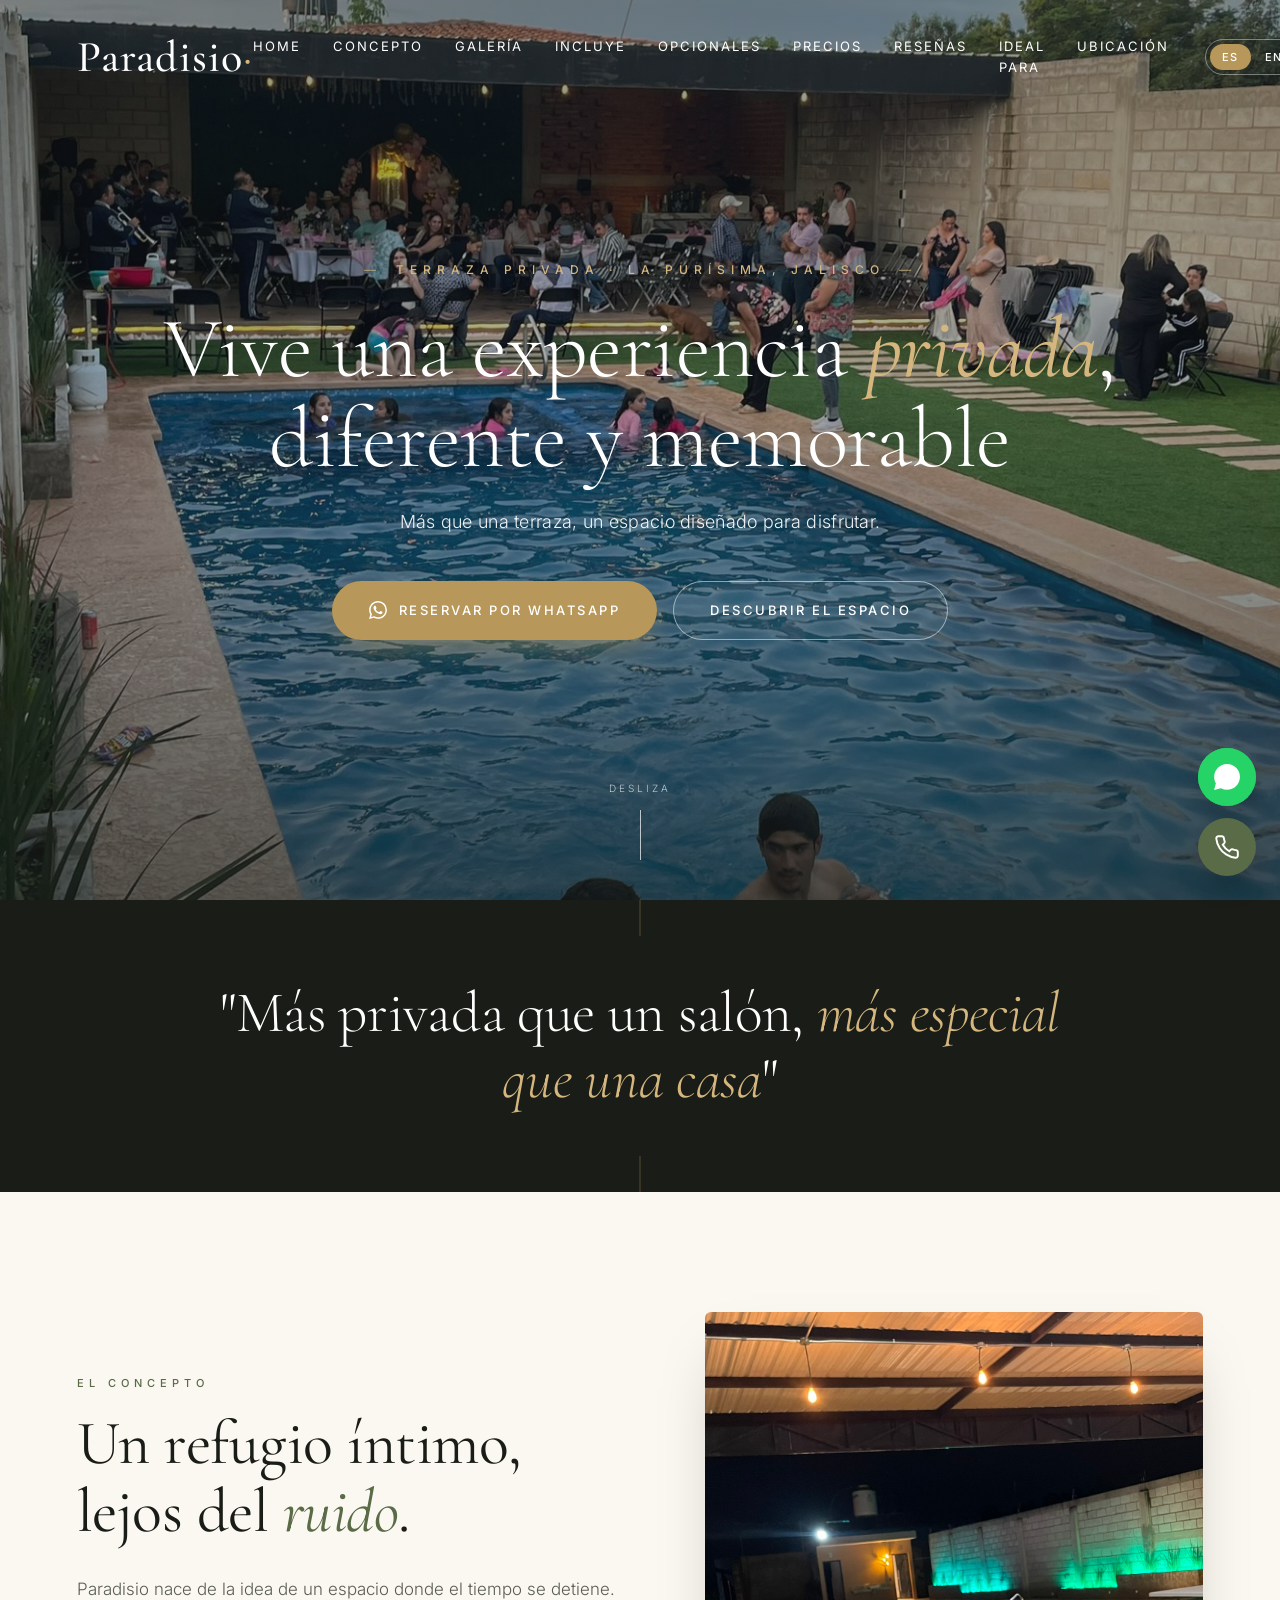
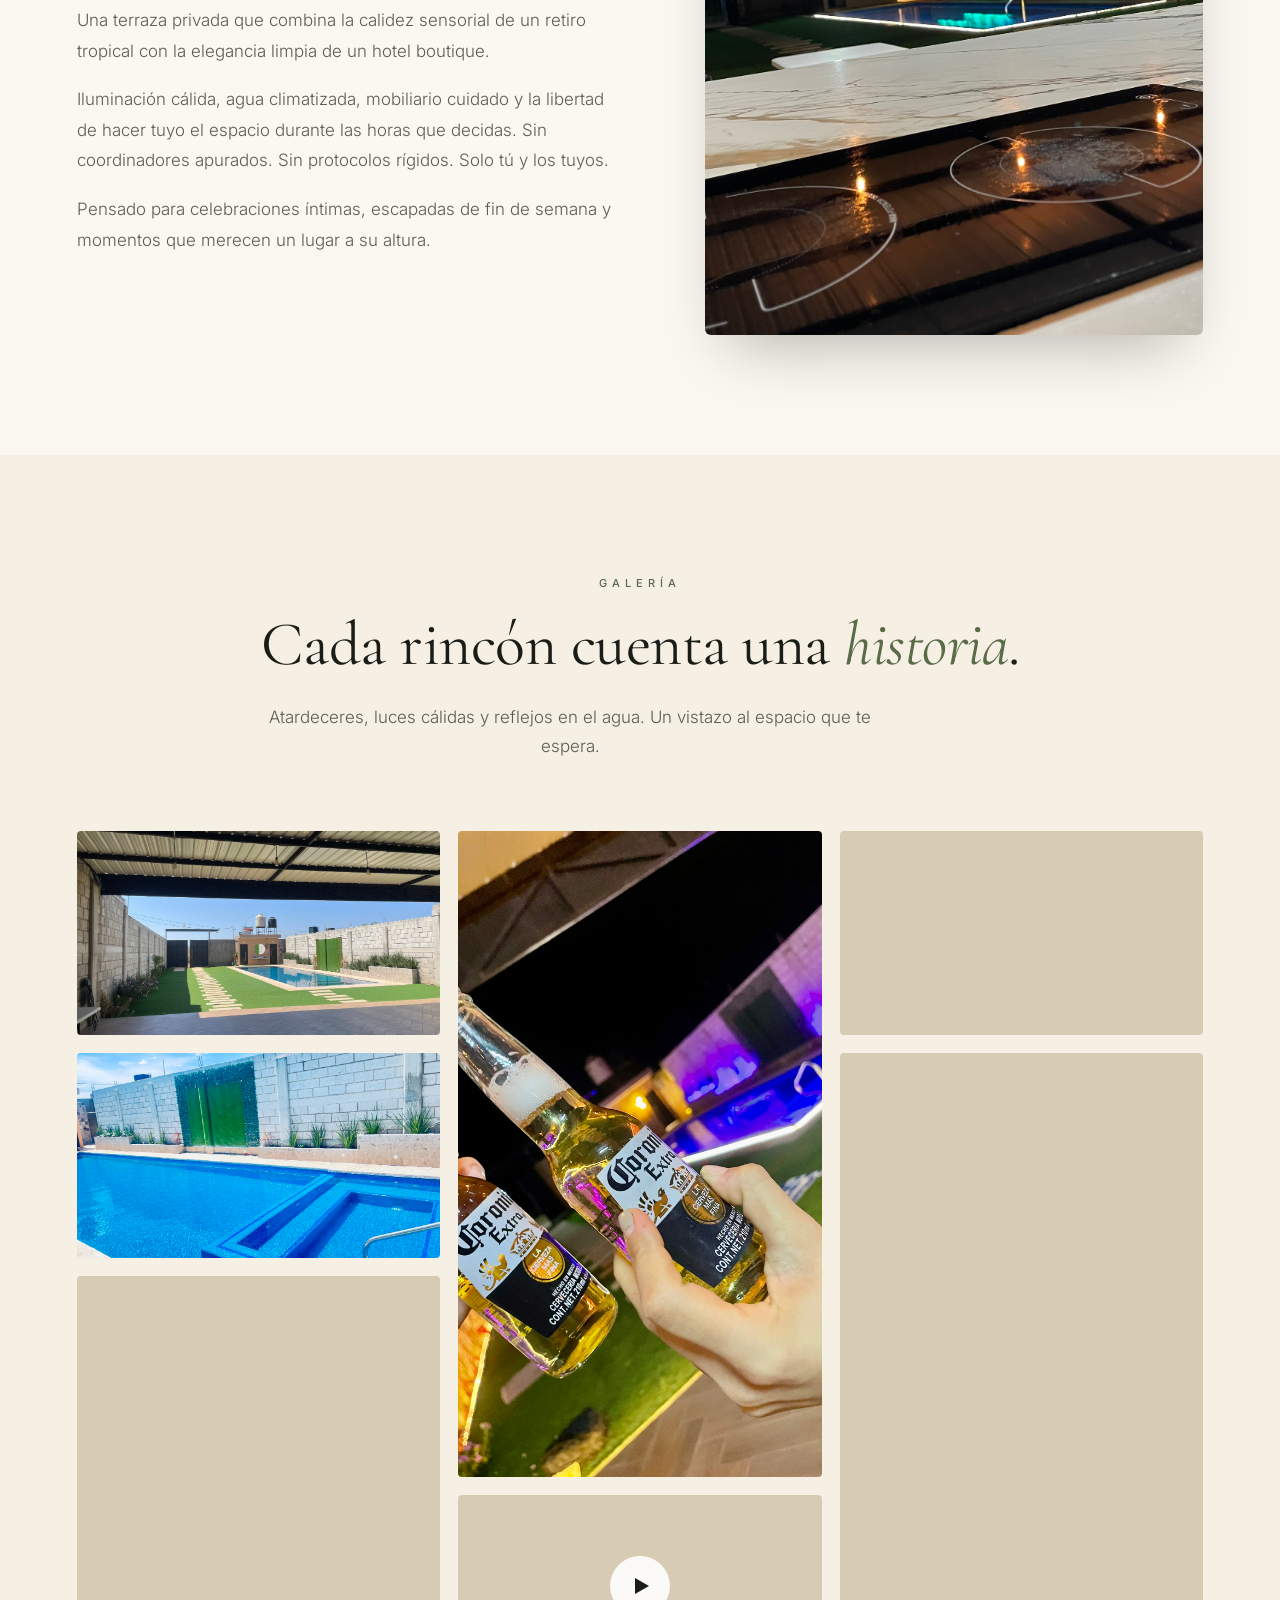
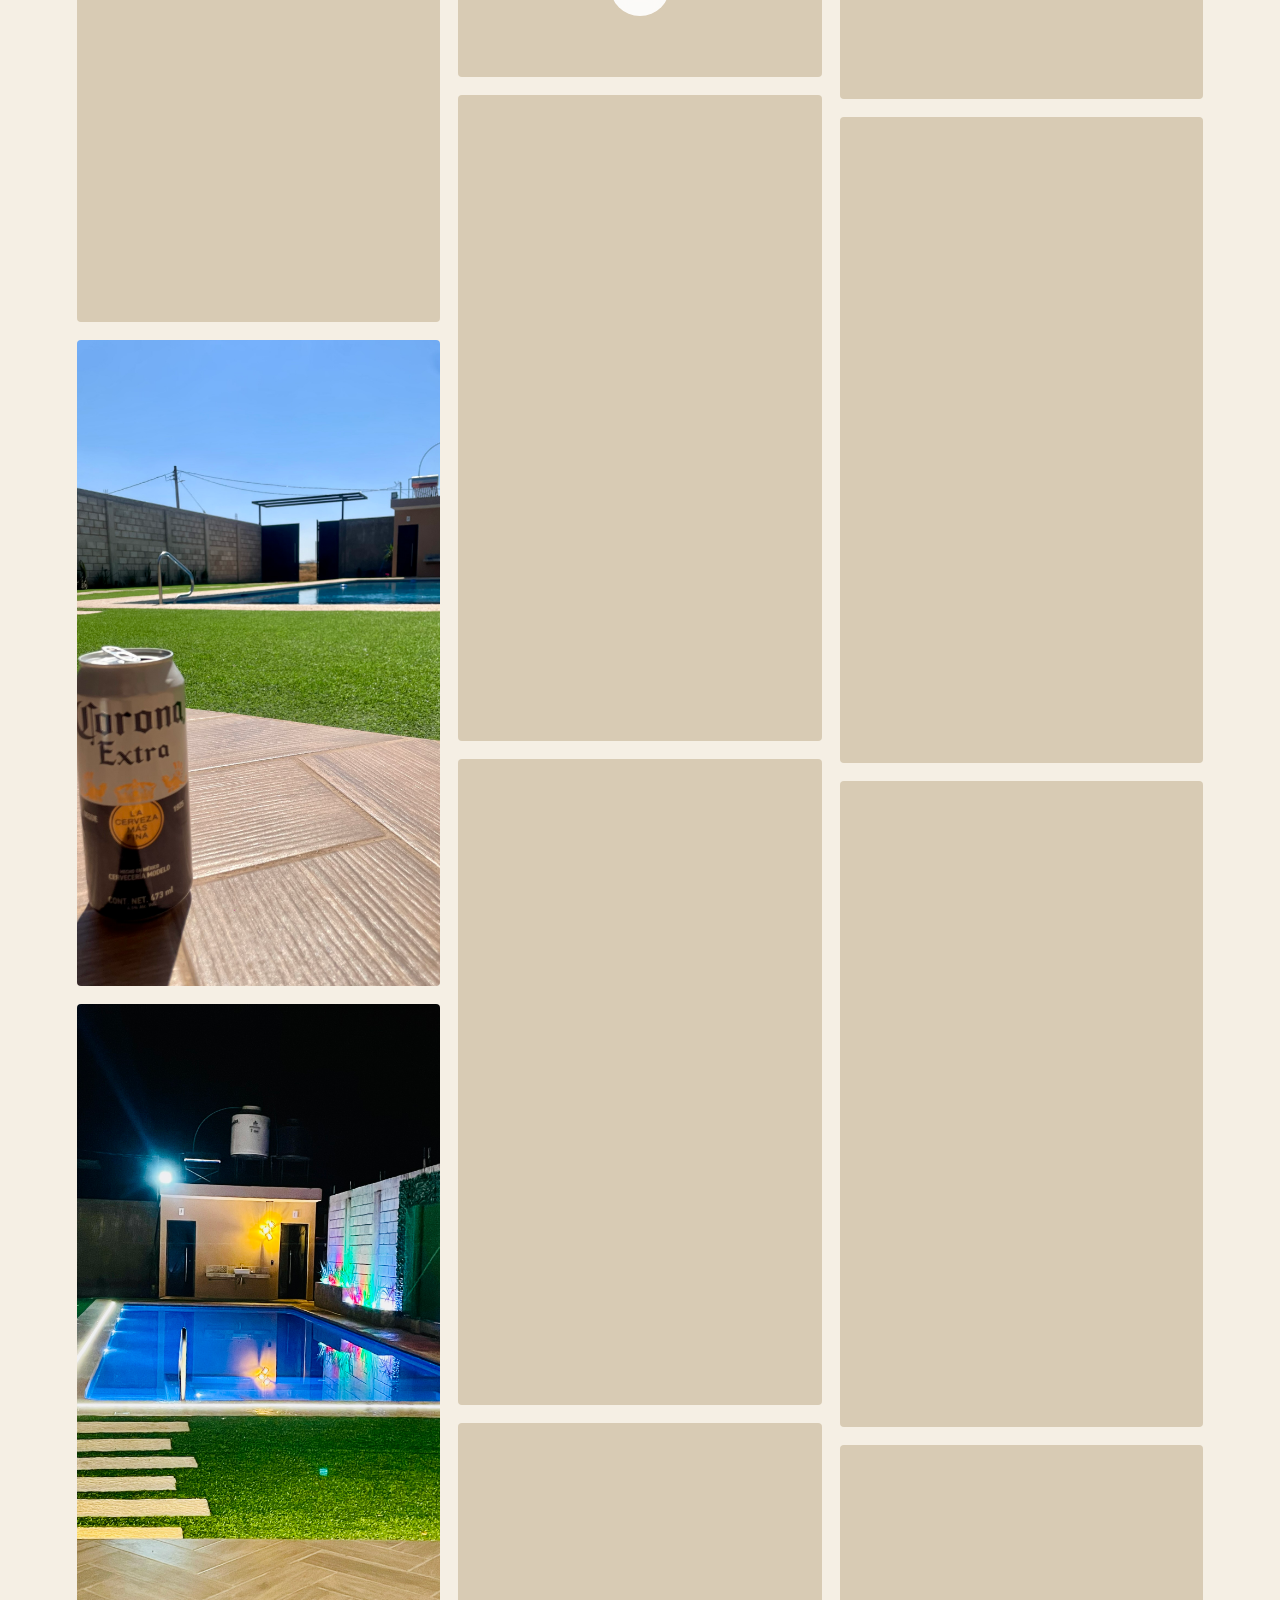
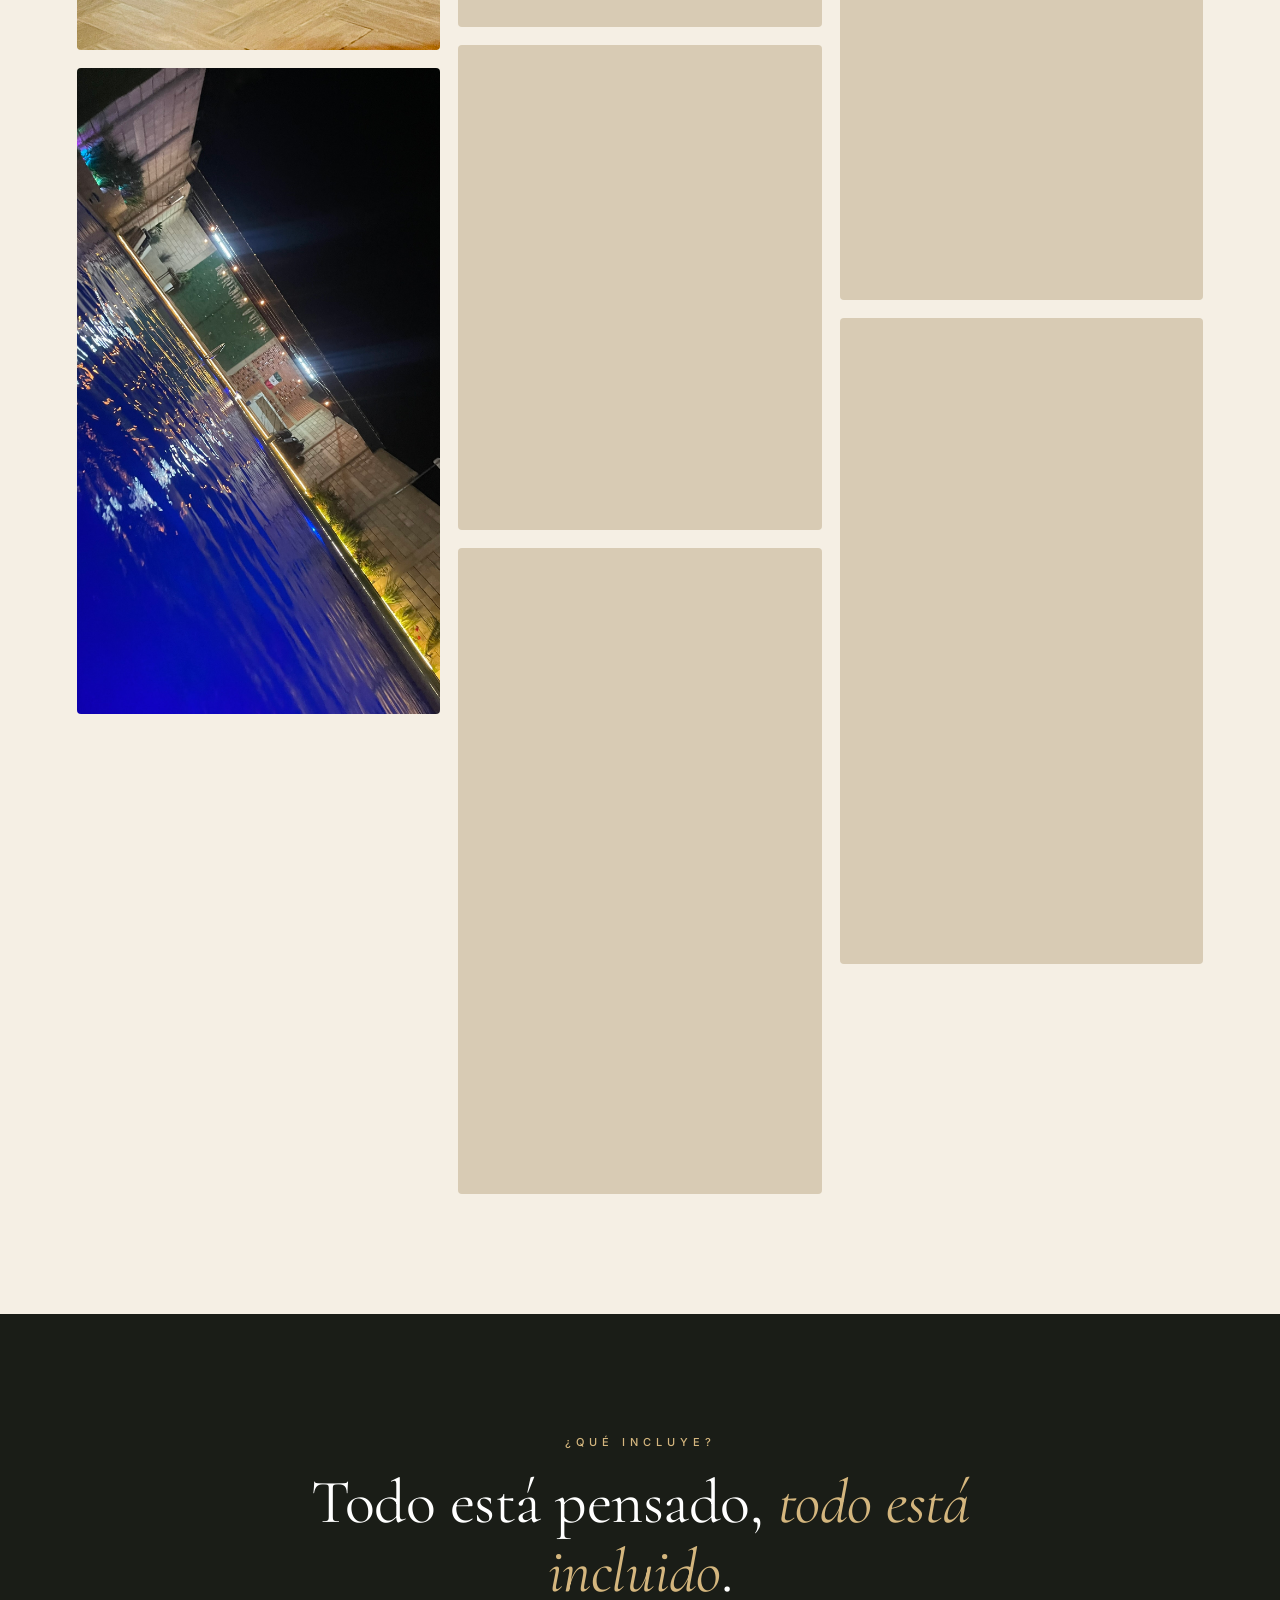
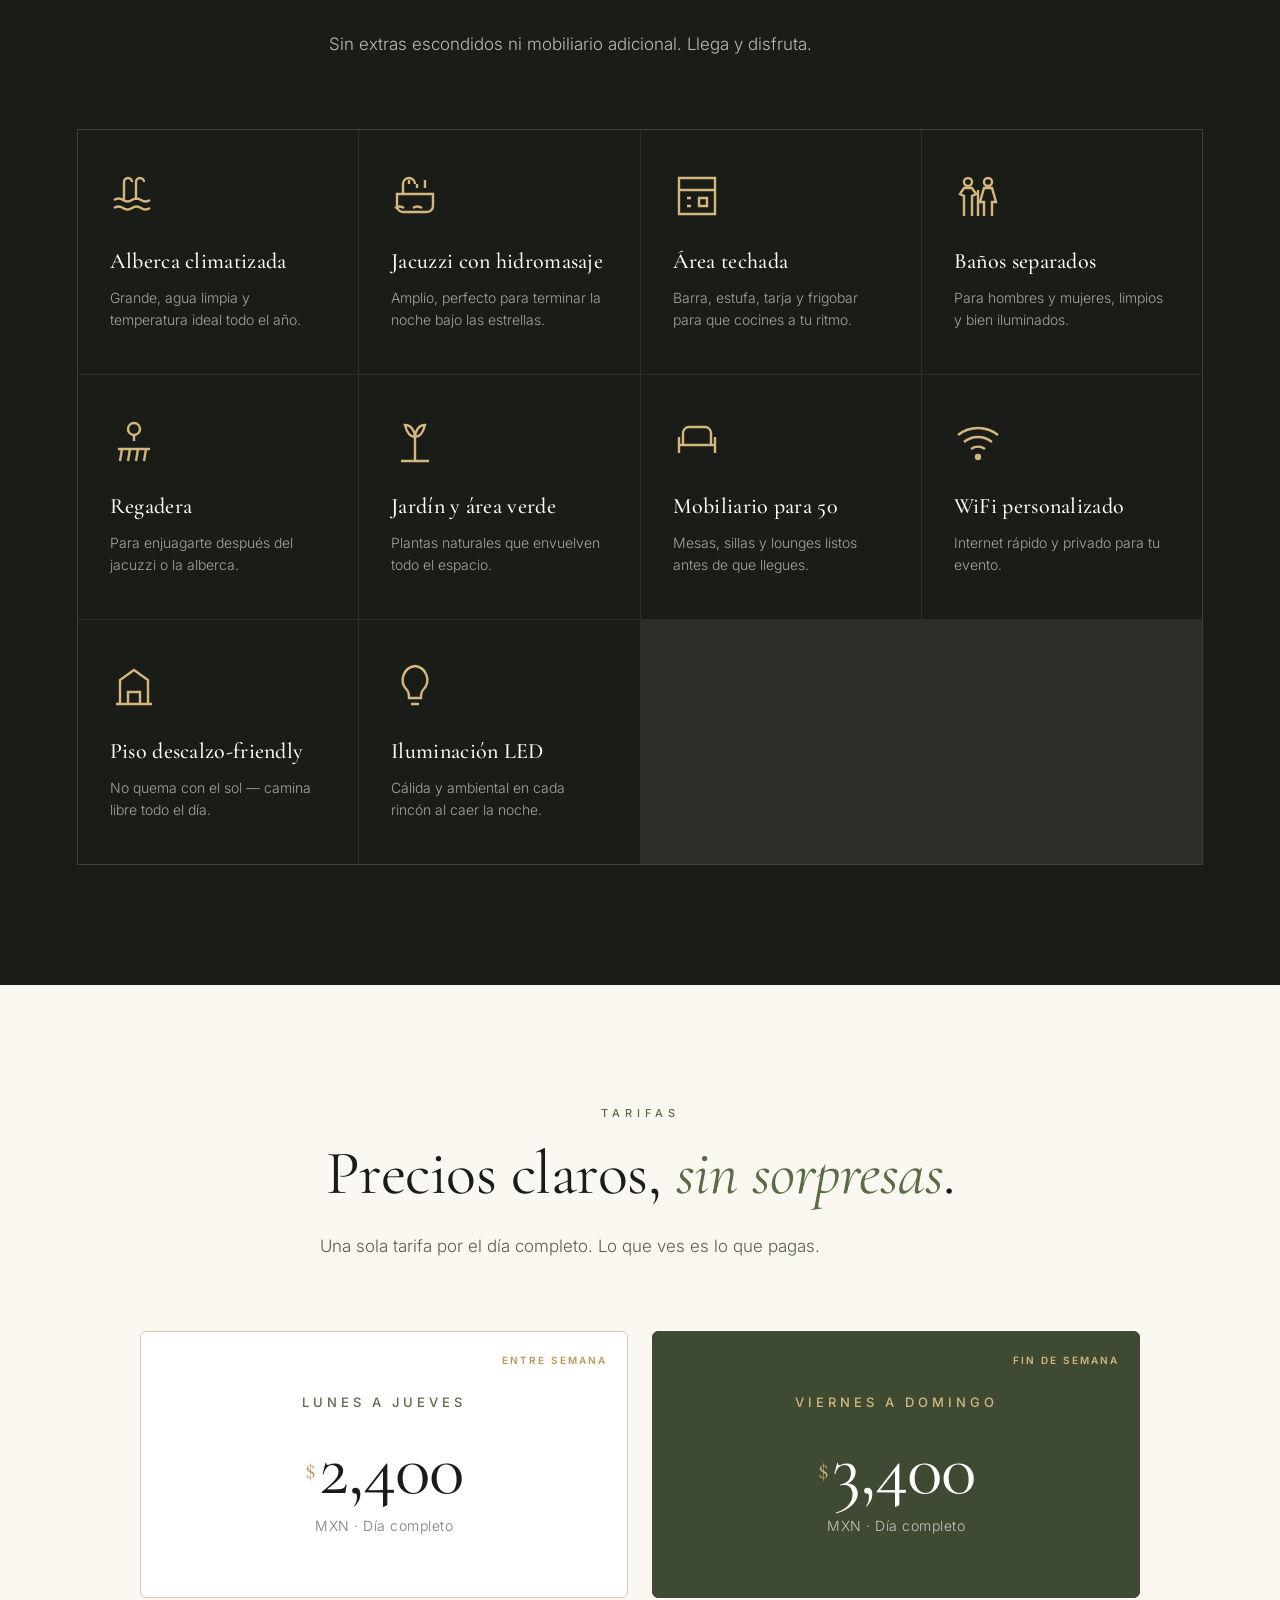
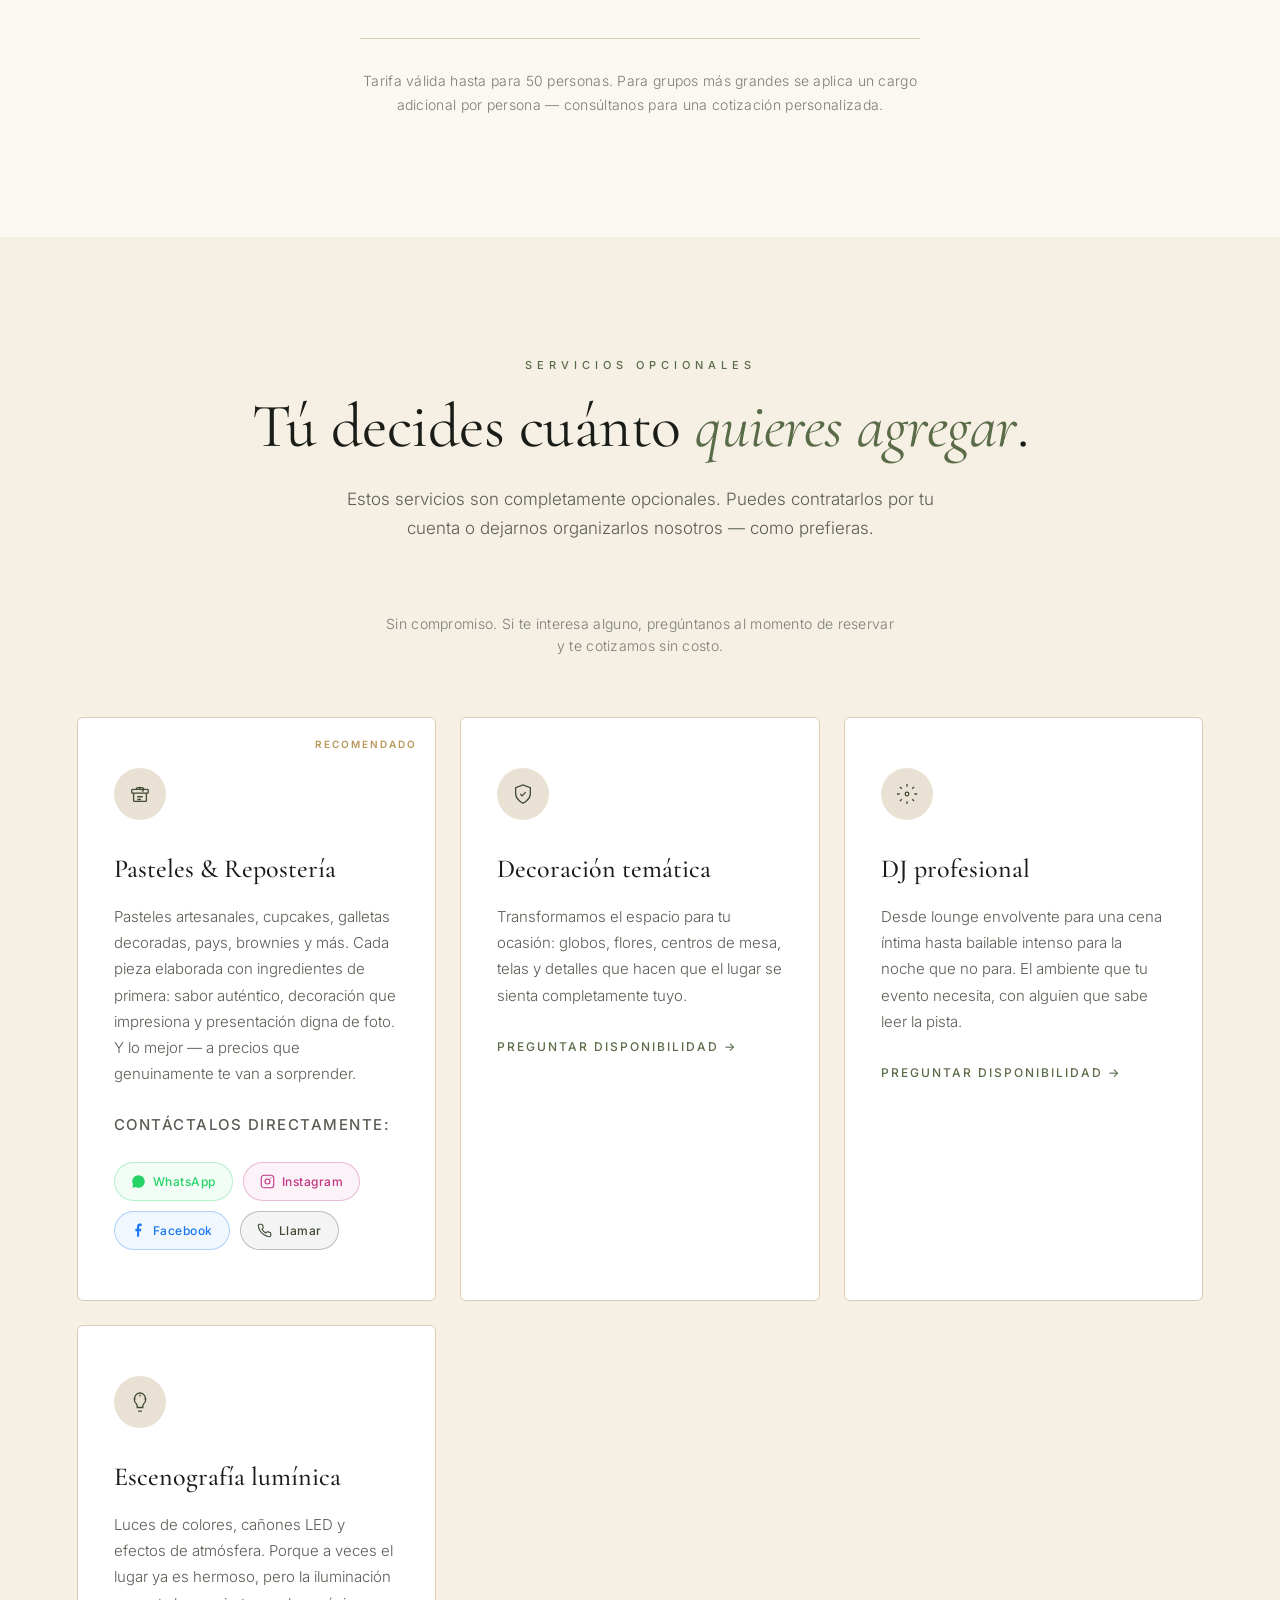
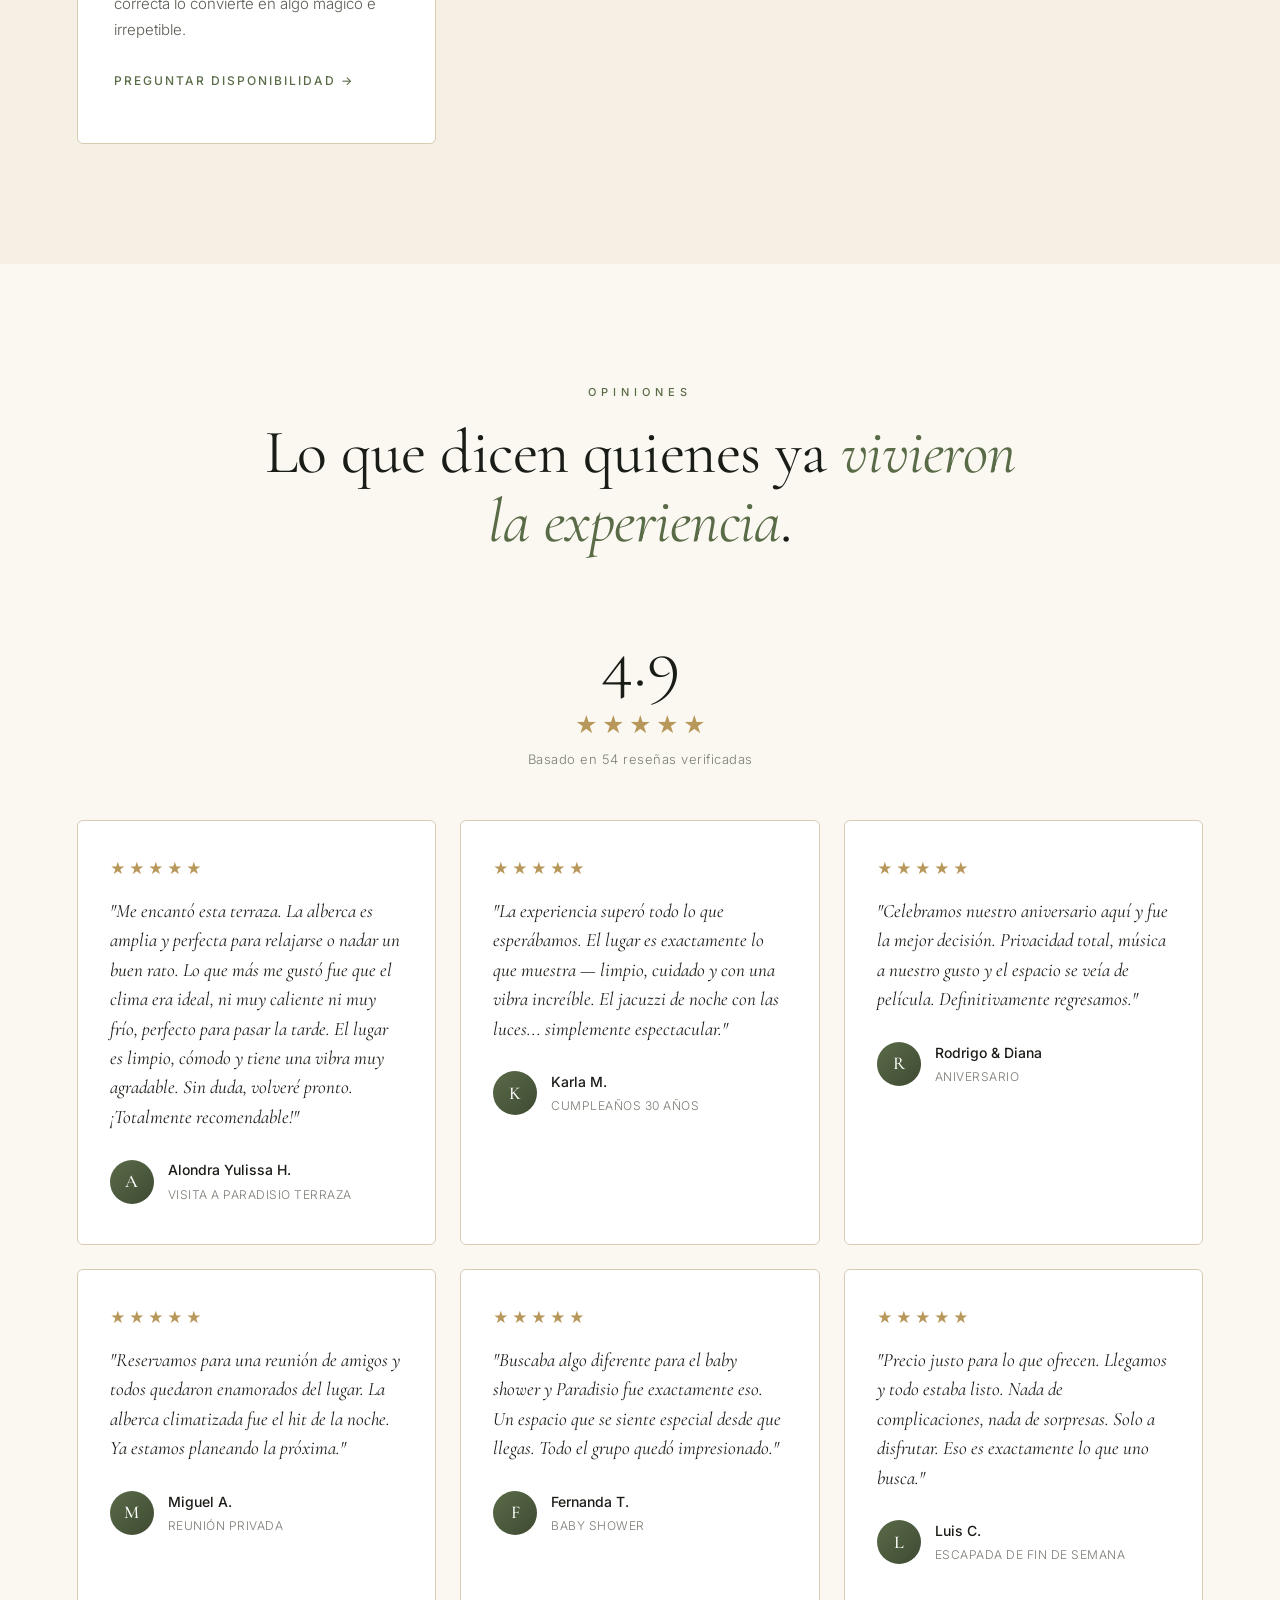
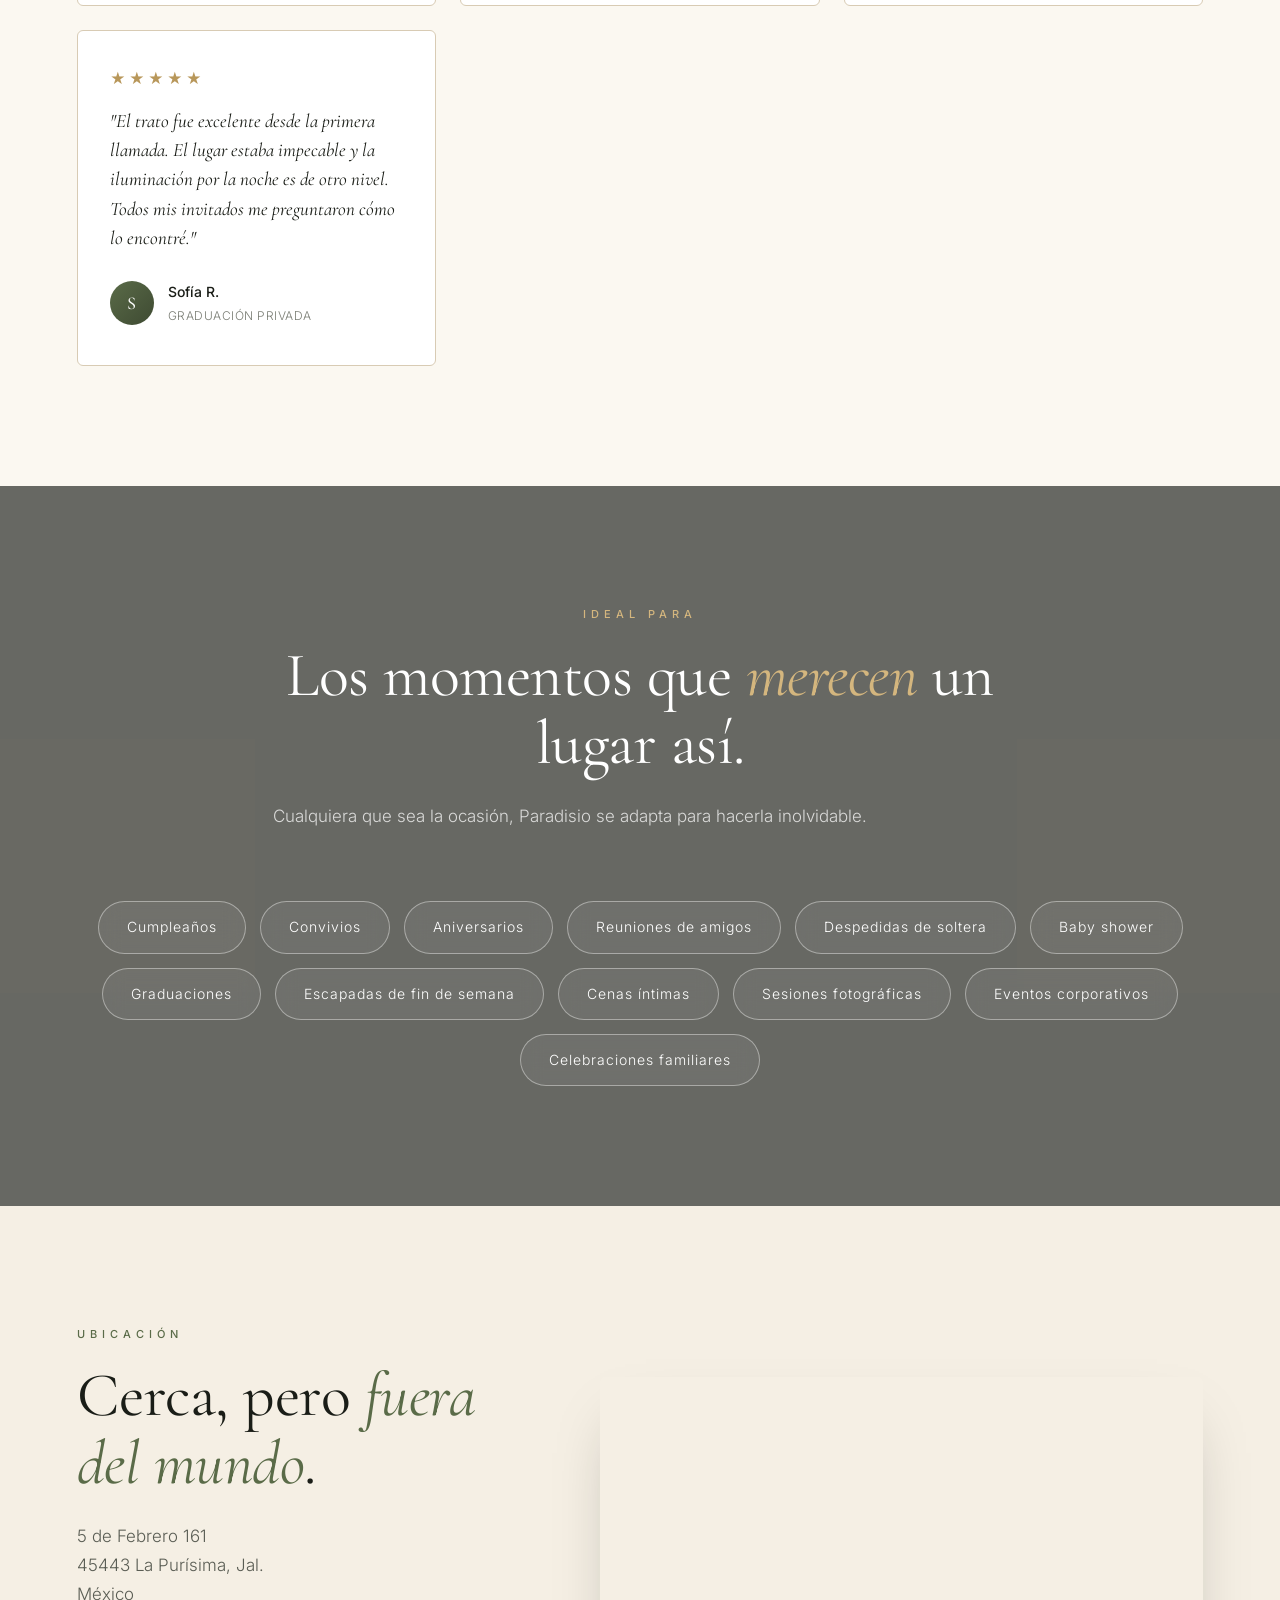
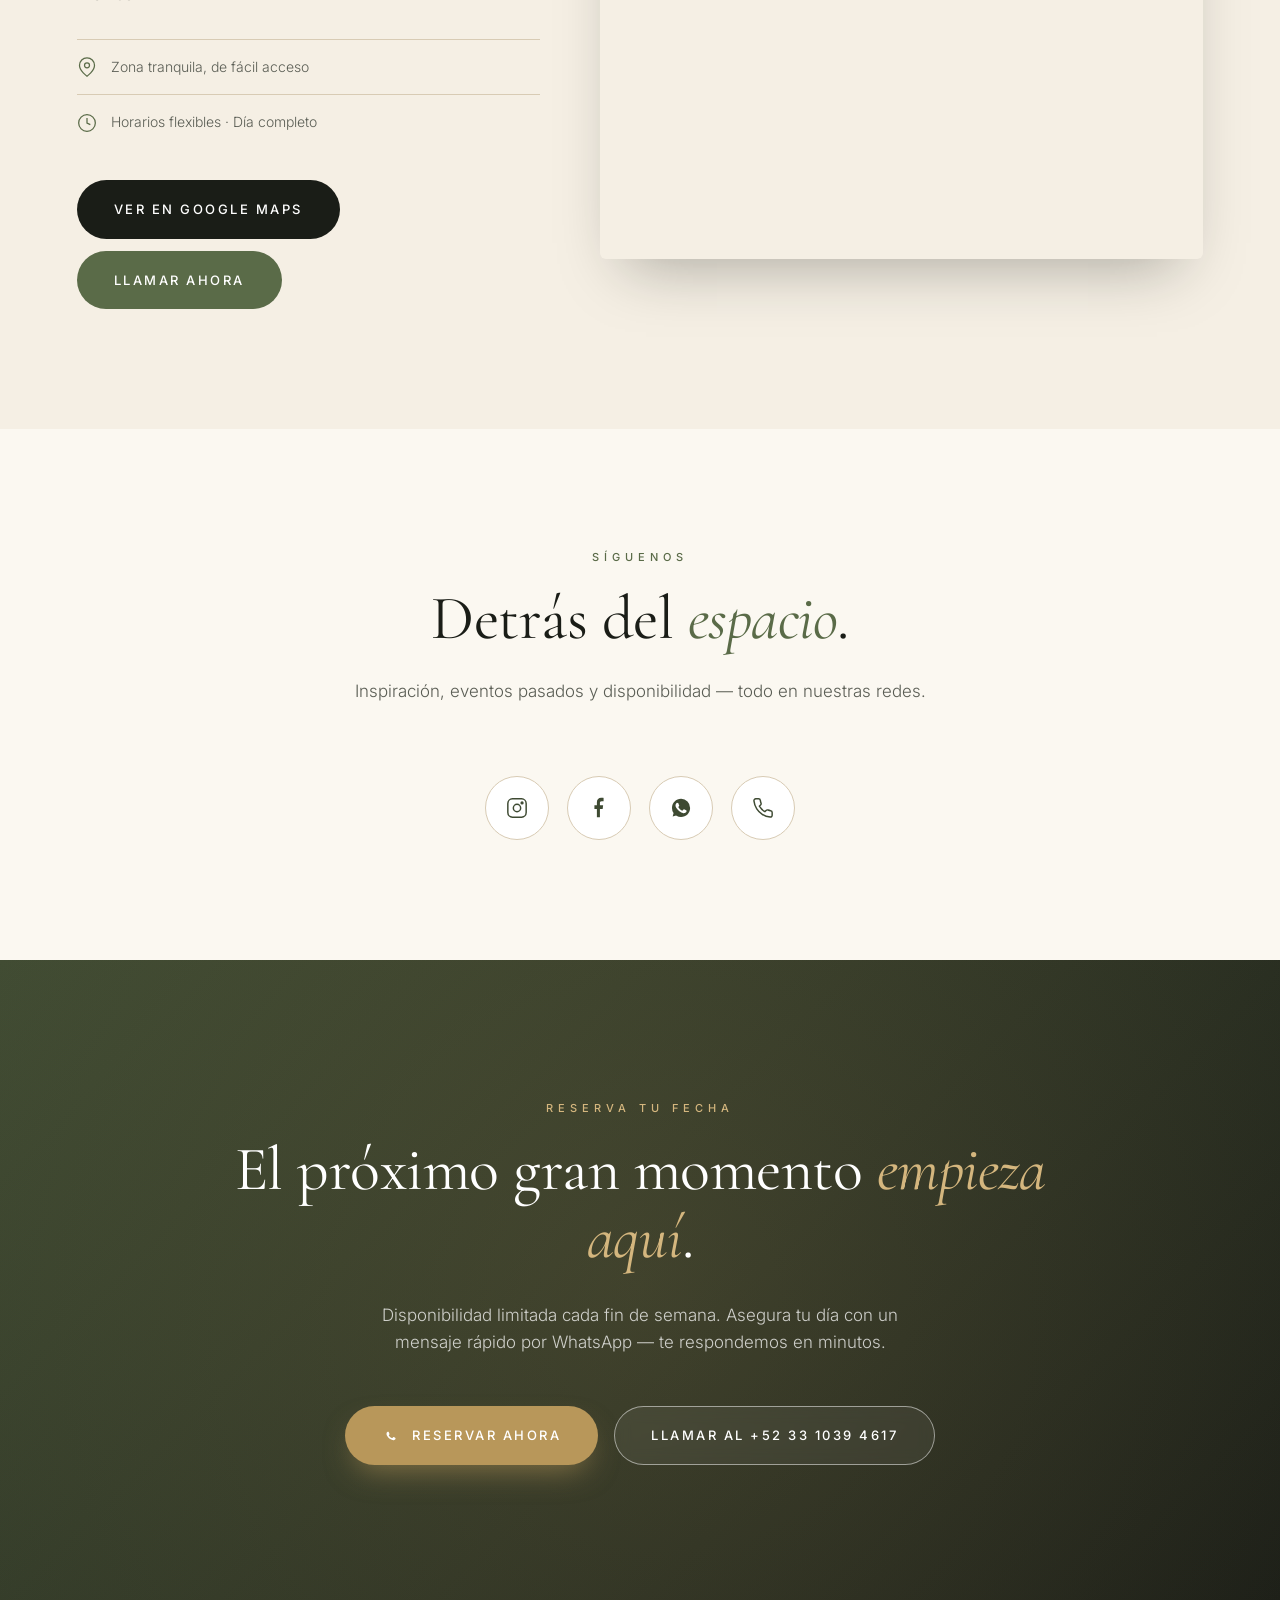
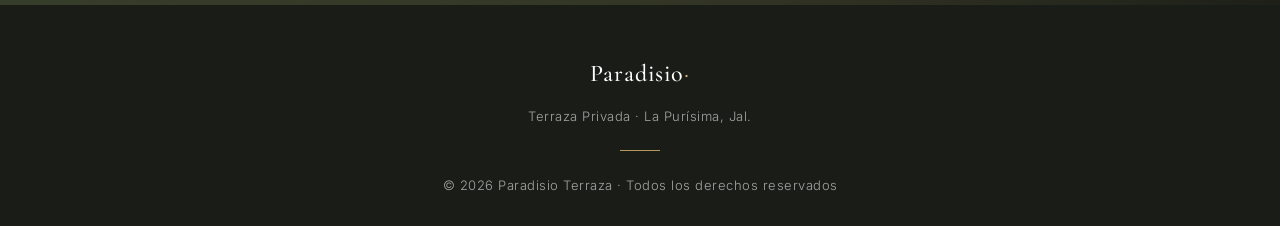
==== commit 4a325b06: "Reseña de yuli. Reseña de yuli." ====
--- a/index.html
+++ b/index.html
@@ -1324,6 +1324,10 @@
 /* ====================== TESTIMONIALS ====================== */
 const TESTIMONIALS = [
   {
+    text:'"Me encantó esta terraza. La alberca es amplia y perfecta para relajarse o nadar un buen rato. Lo que más me gustó fue que el clima era ideal, ni muy caliente ni muy frío, perfecto para pasar la tarde. El lugar es limpio, cómodo y tiene una vibra muy agradable. Sin duda, volveré pronto. ¡Totalmente recomendable!"',
+    name:'Alondra Yulissa H.', event:'Visita a Paradisio Terraza', avatar:'A'
+  },
+  {
     text:'"La experiencia superó todo lo que esperábamos. El lugar es exactamente lo que muestra — limpio, cuidado y con una vibra increíble. El jacuzzi de noche con las luces... simplemente espectacular."',
     name:'Karla M.', event:'Cumpleaños 30 años', avatar:'K'
   },
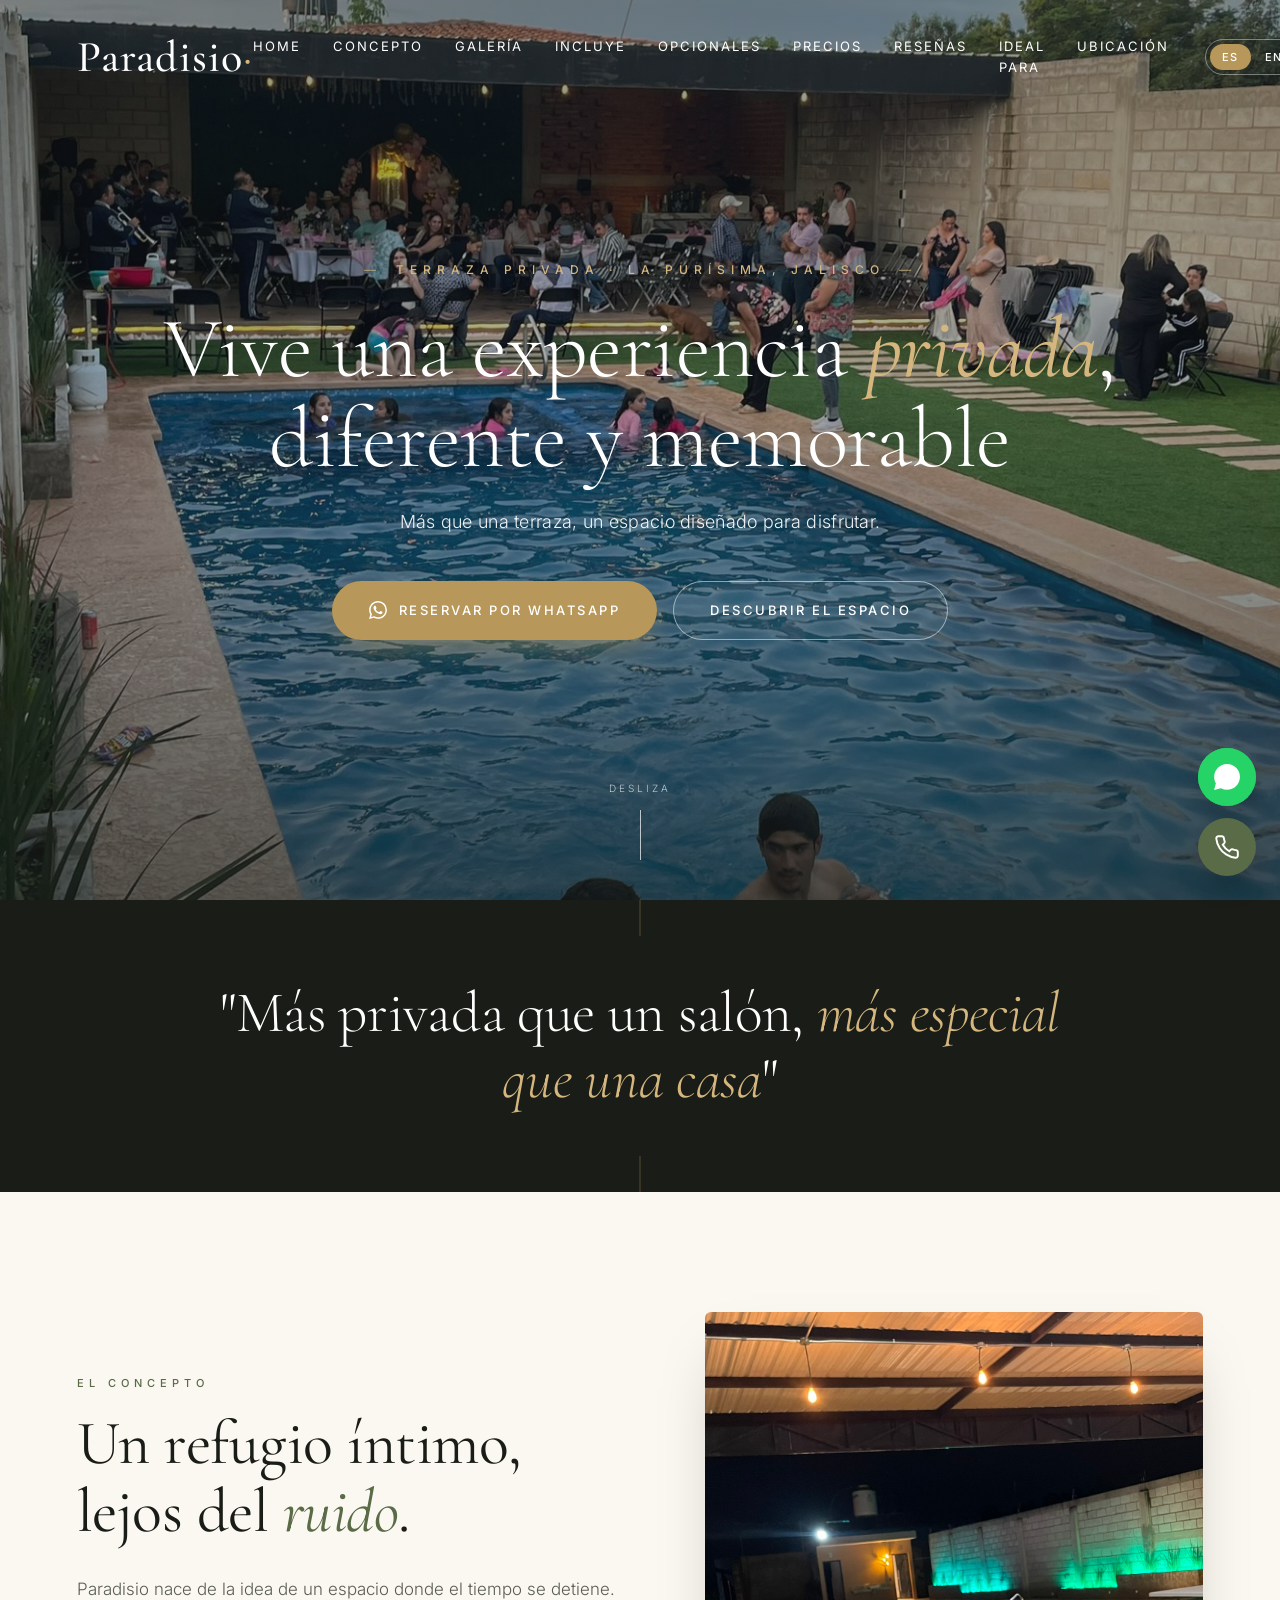
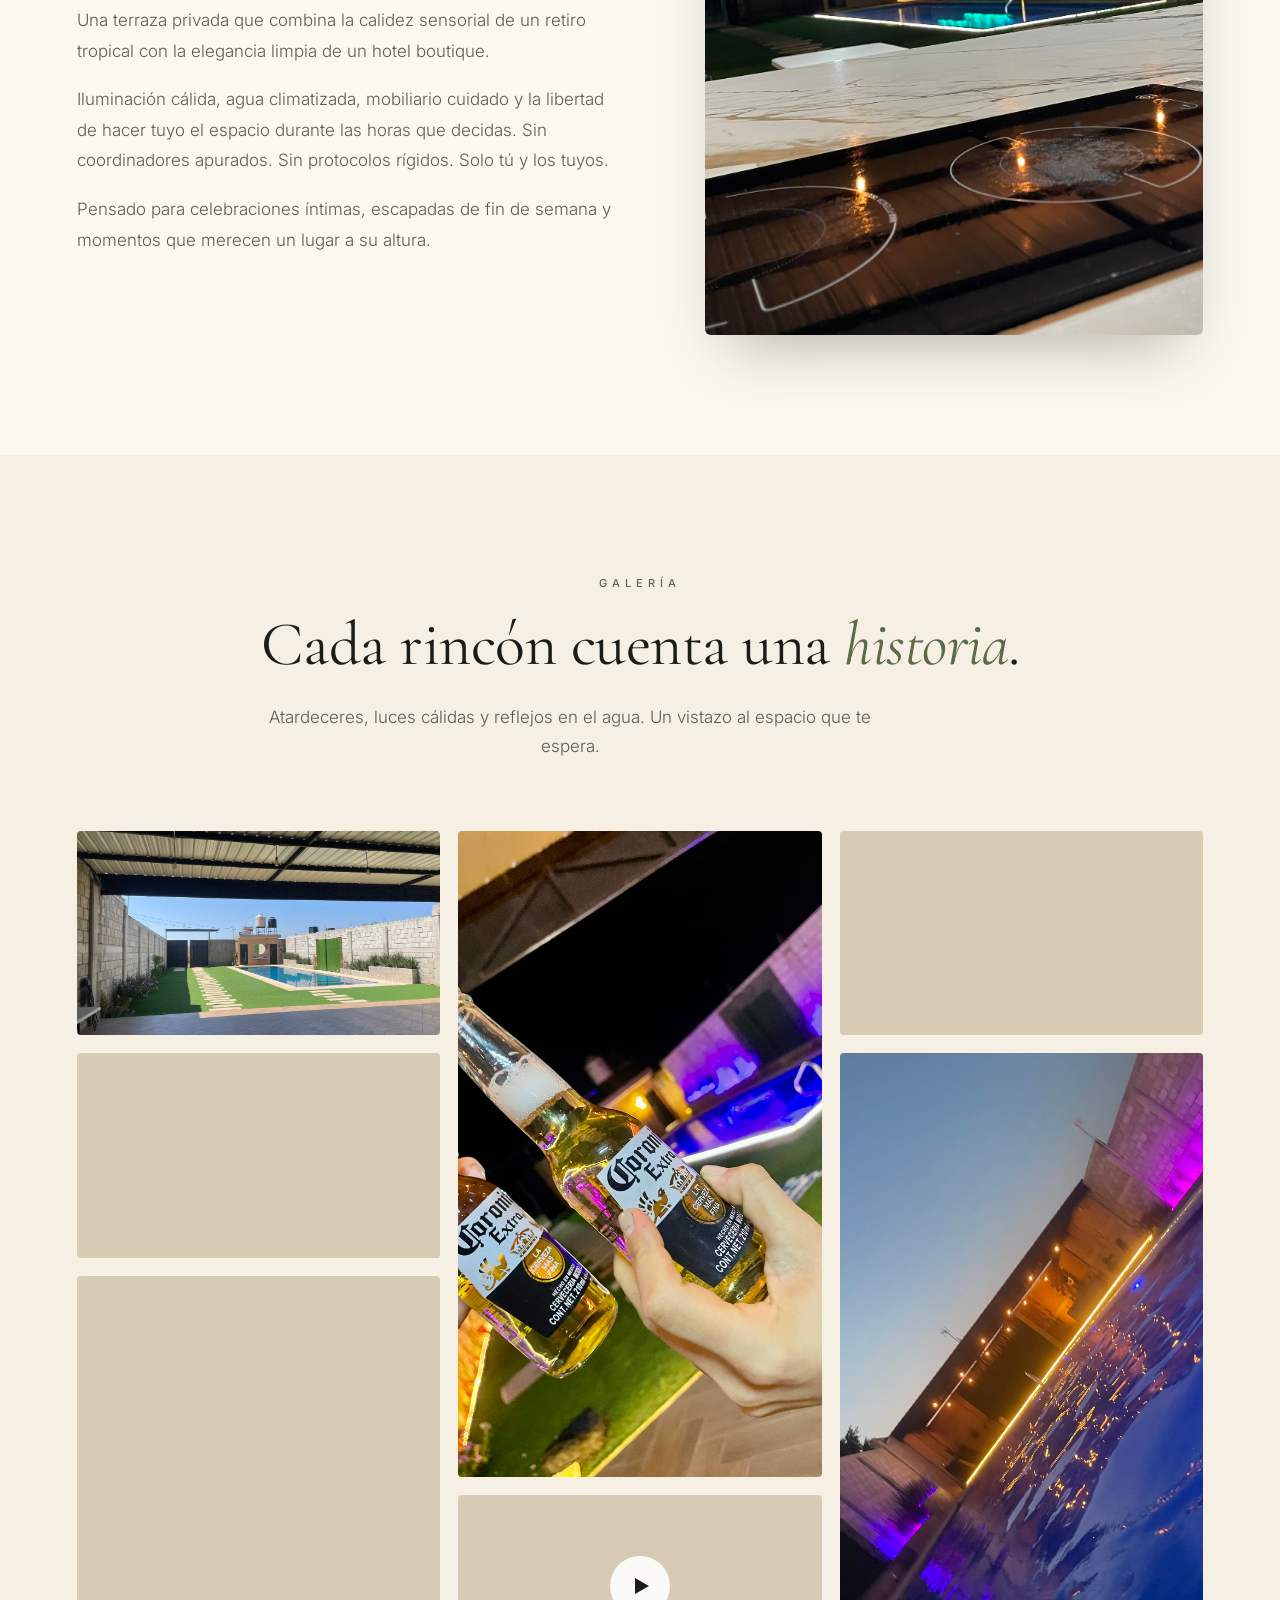
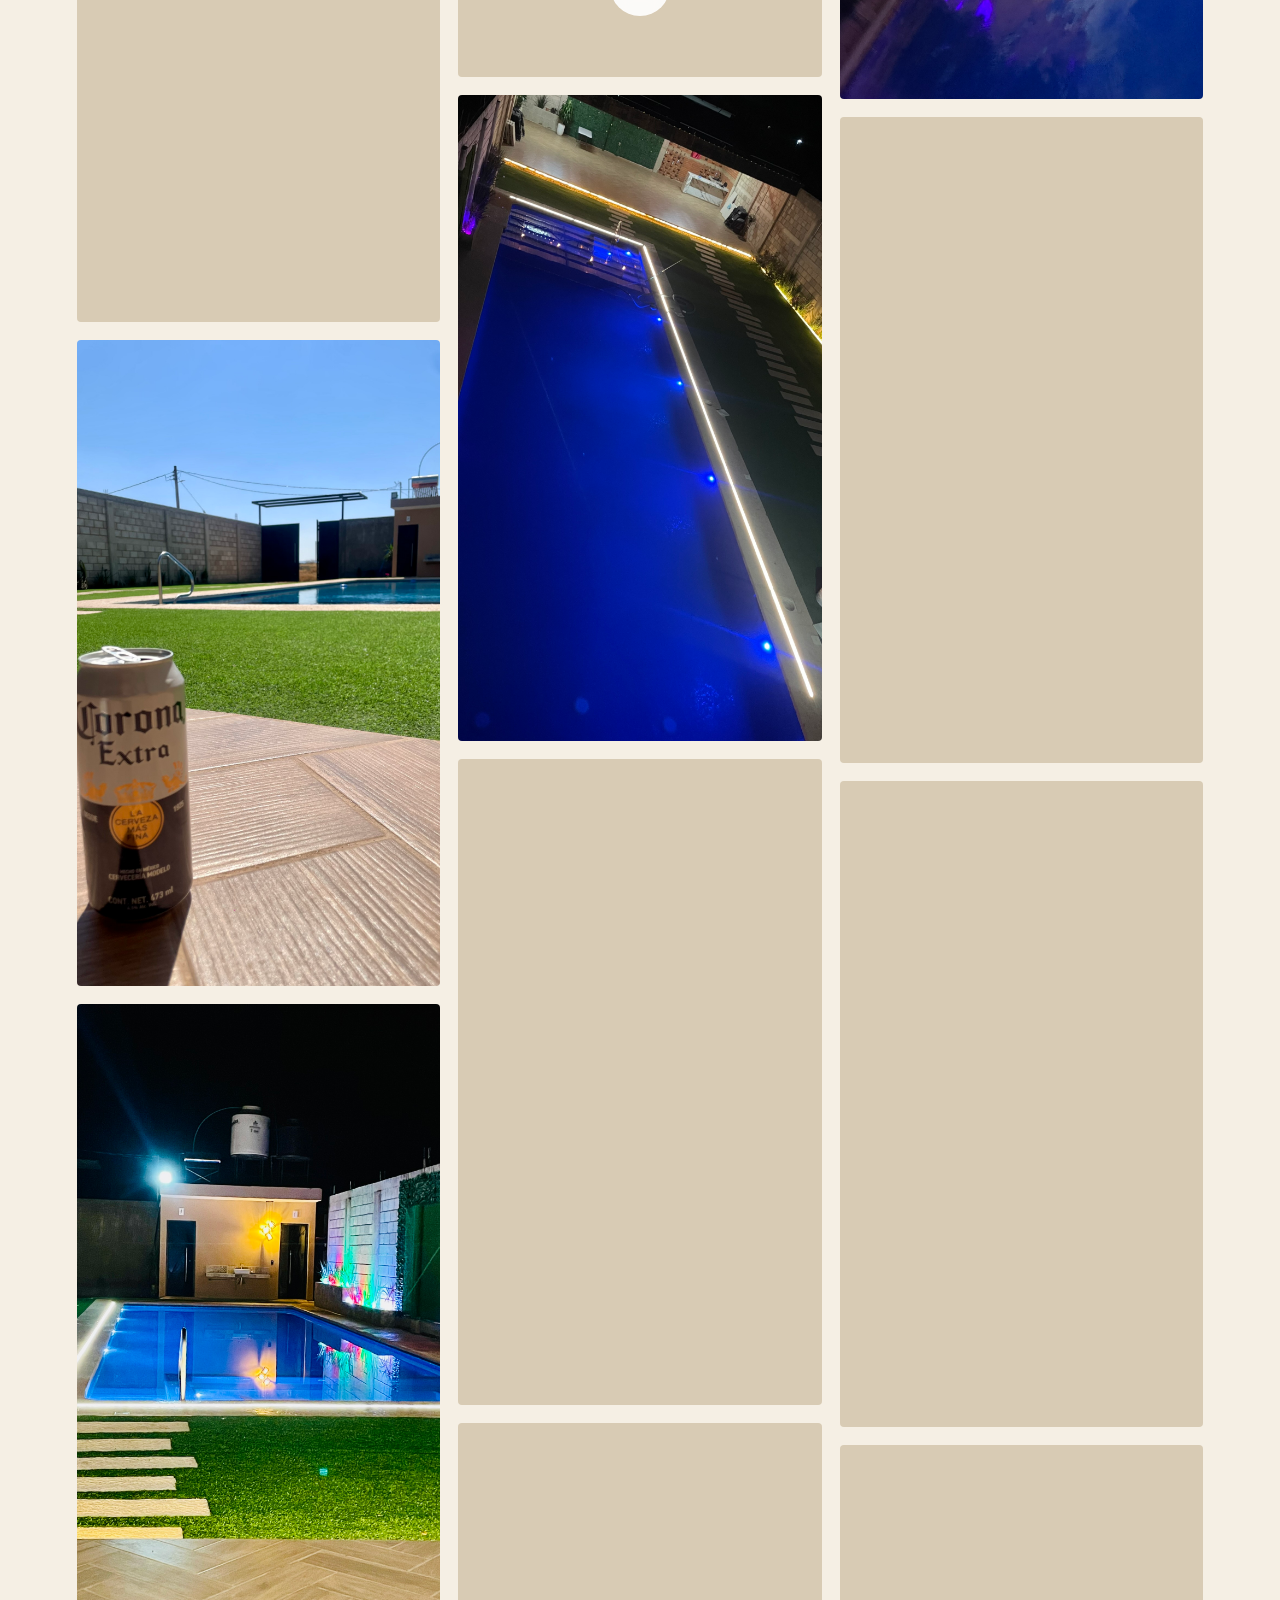
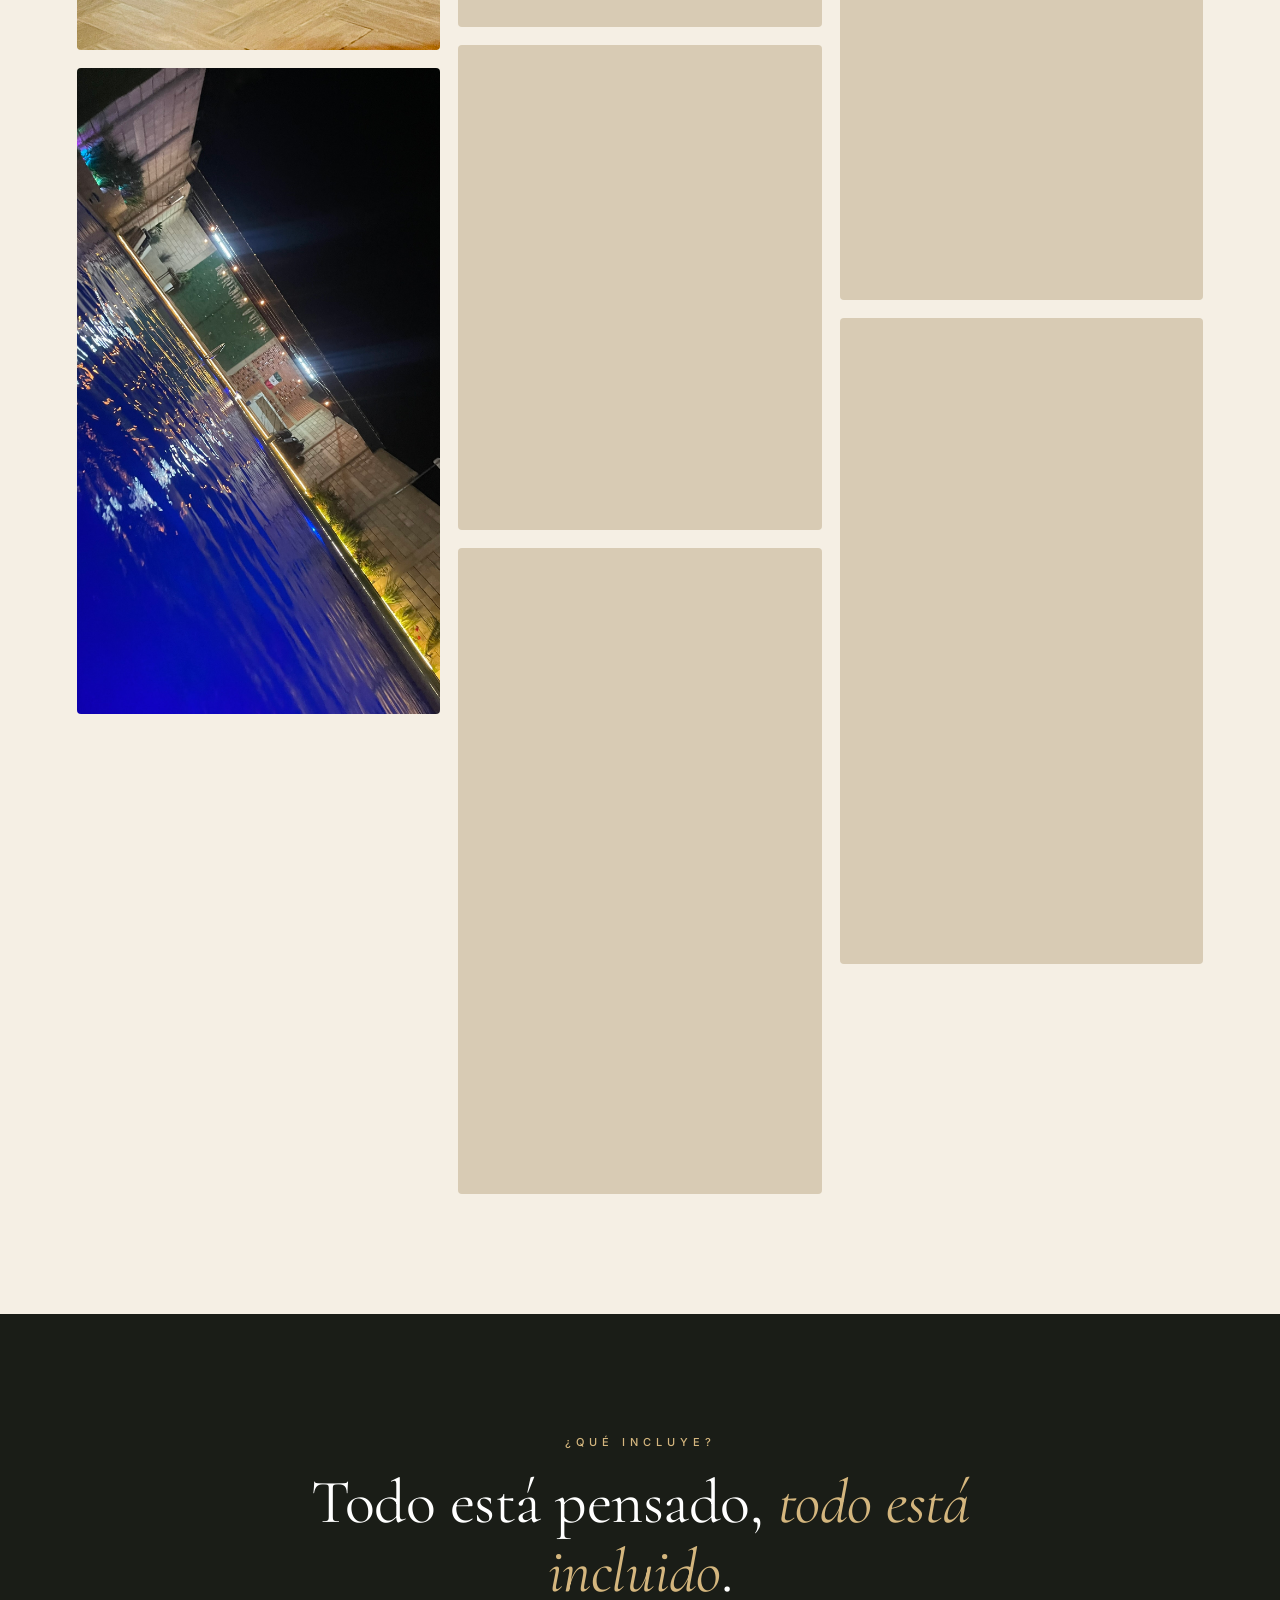
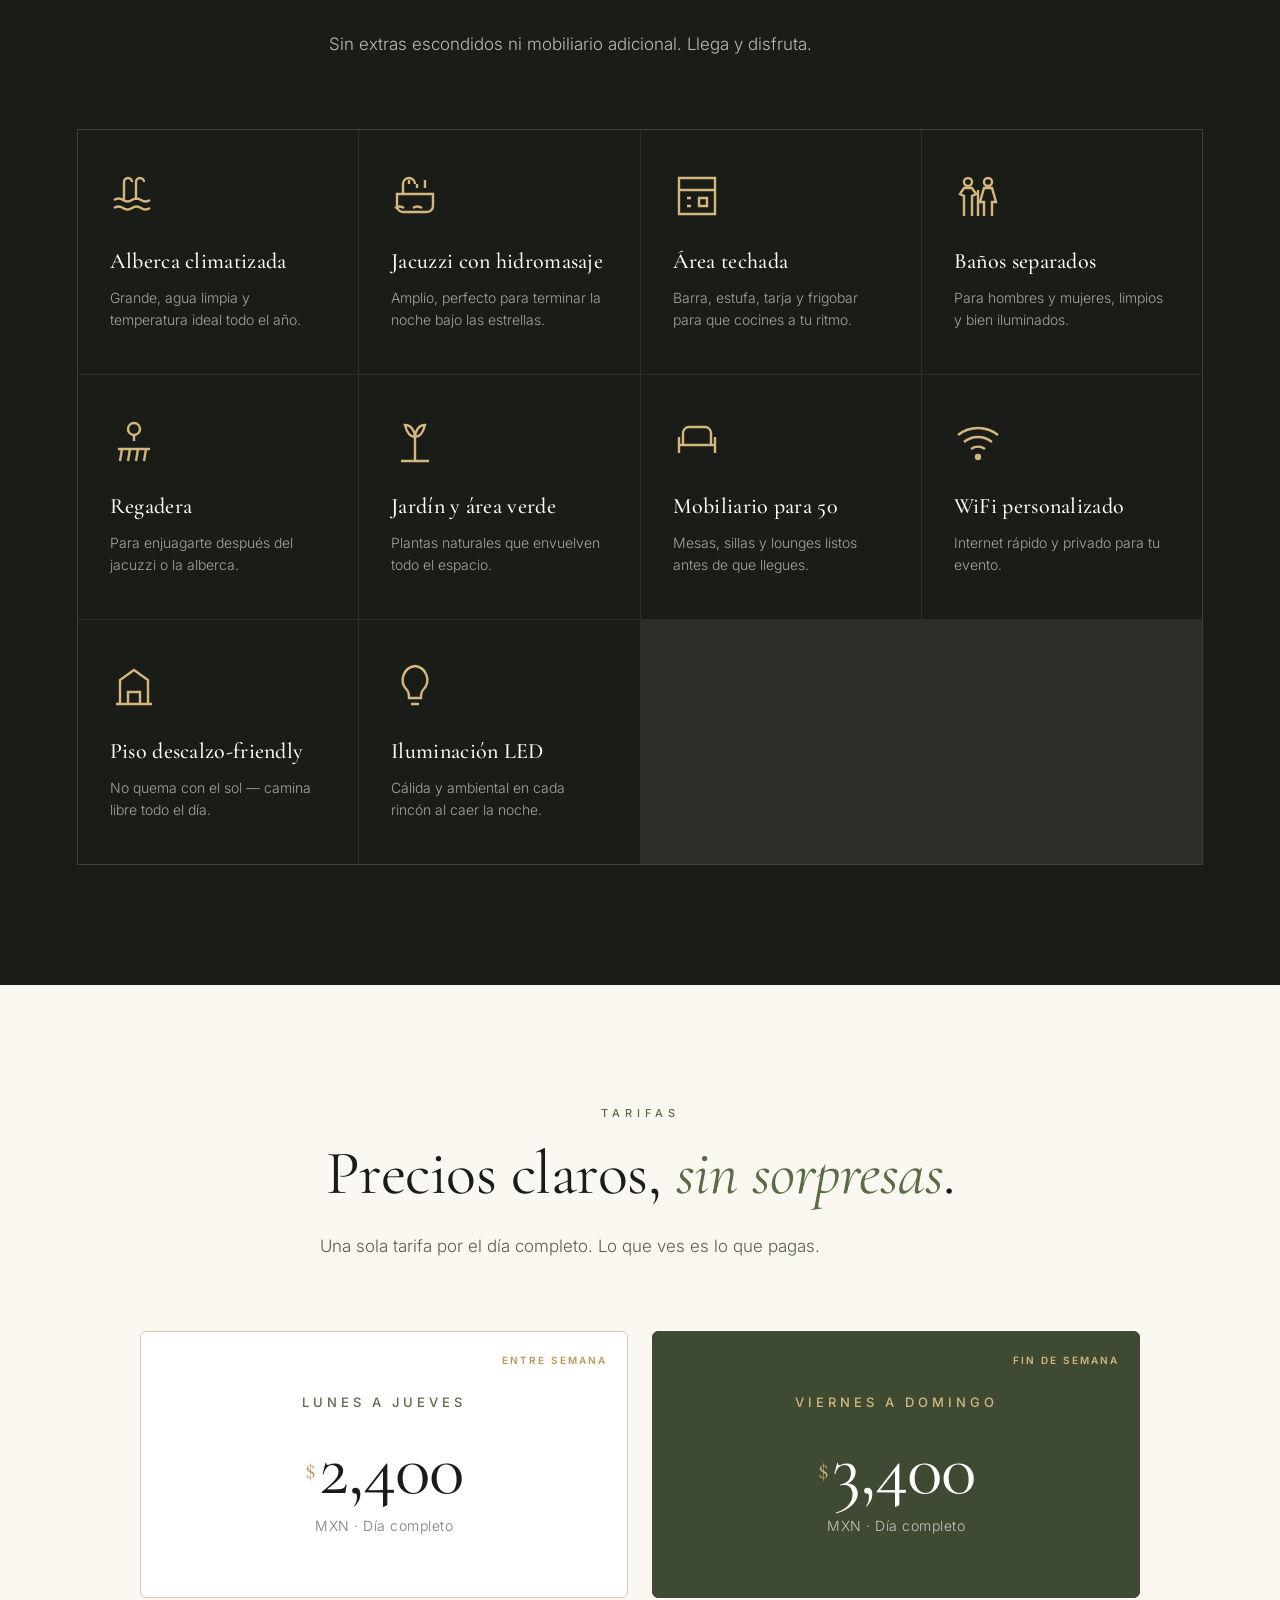
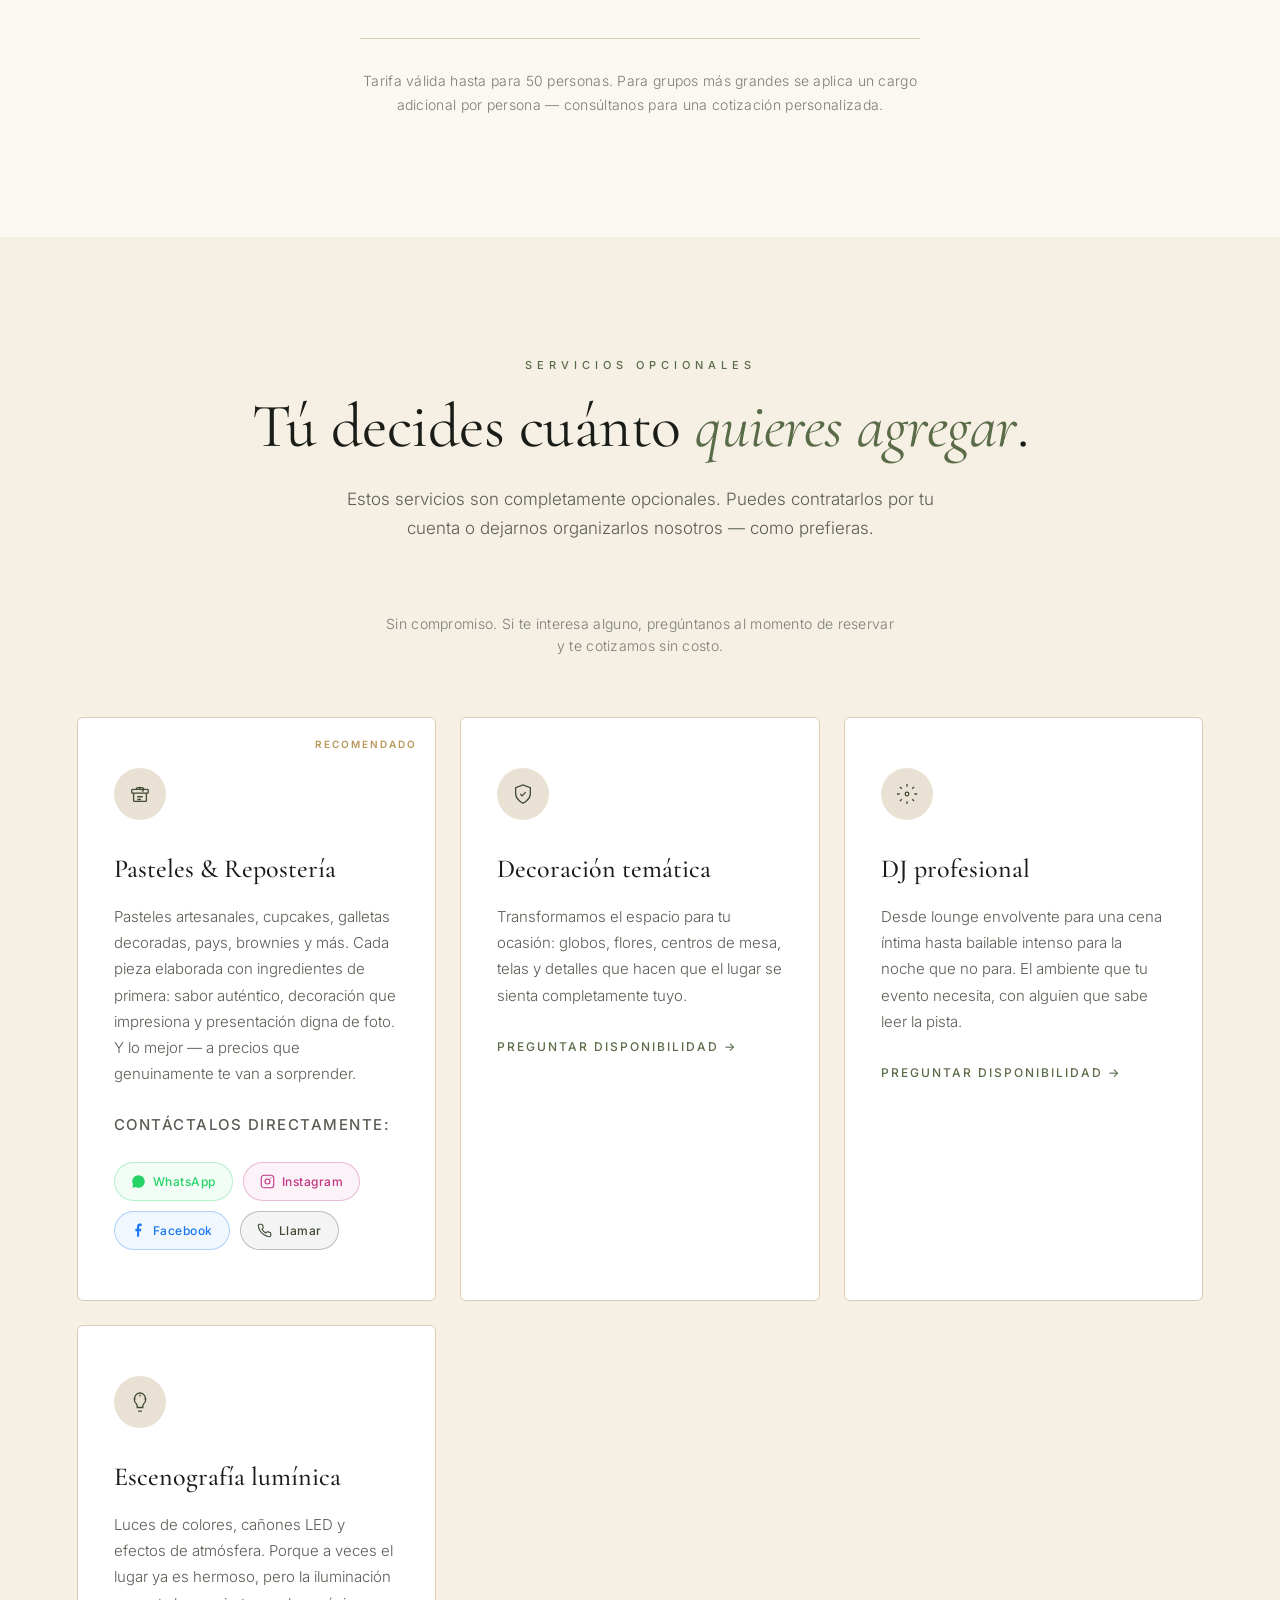
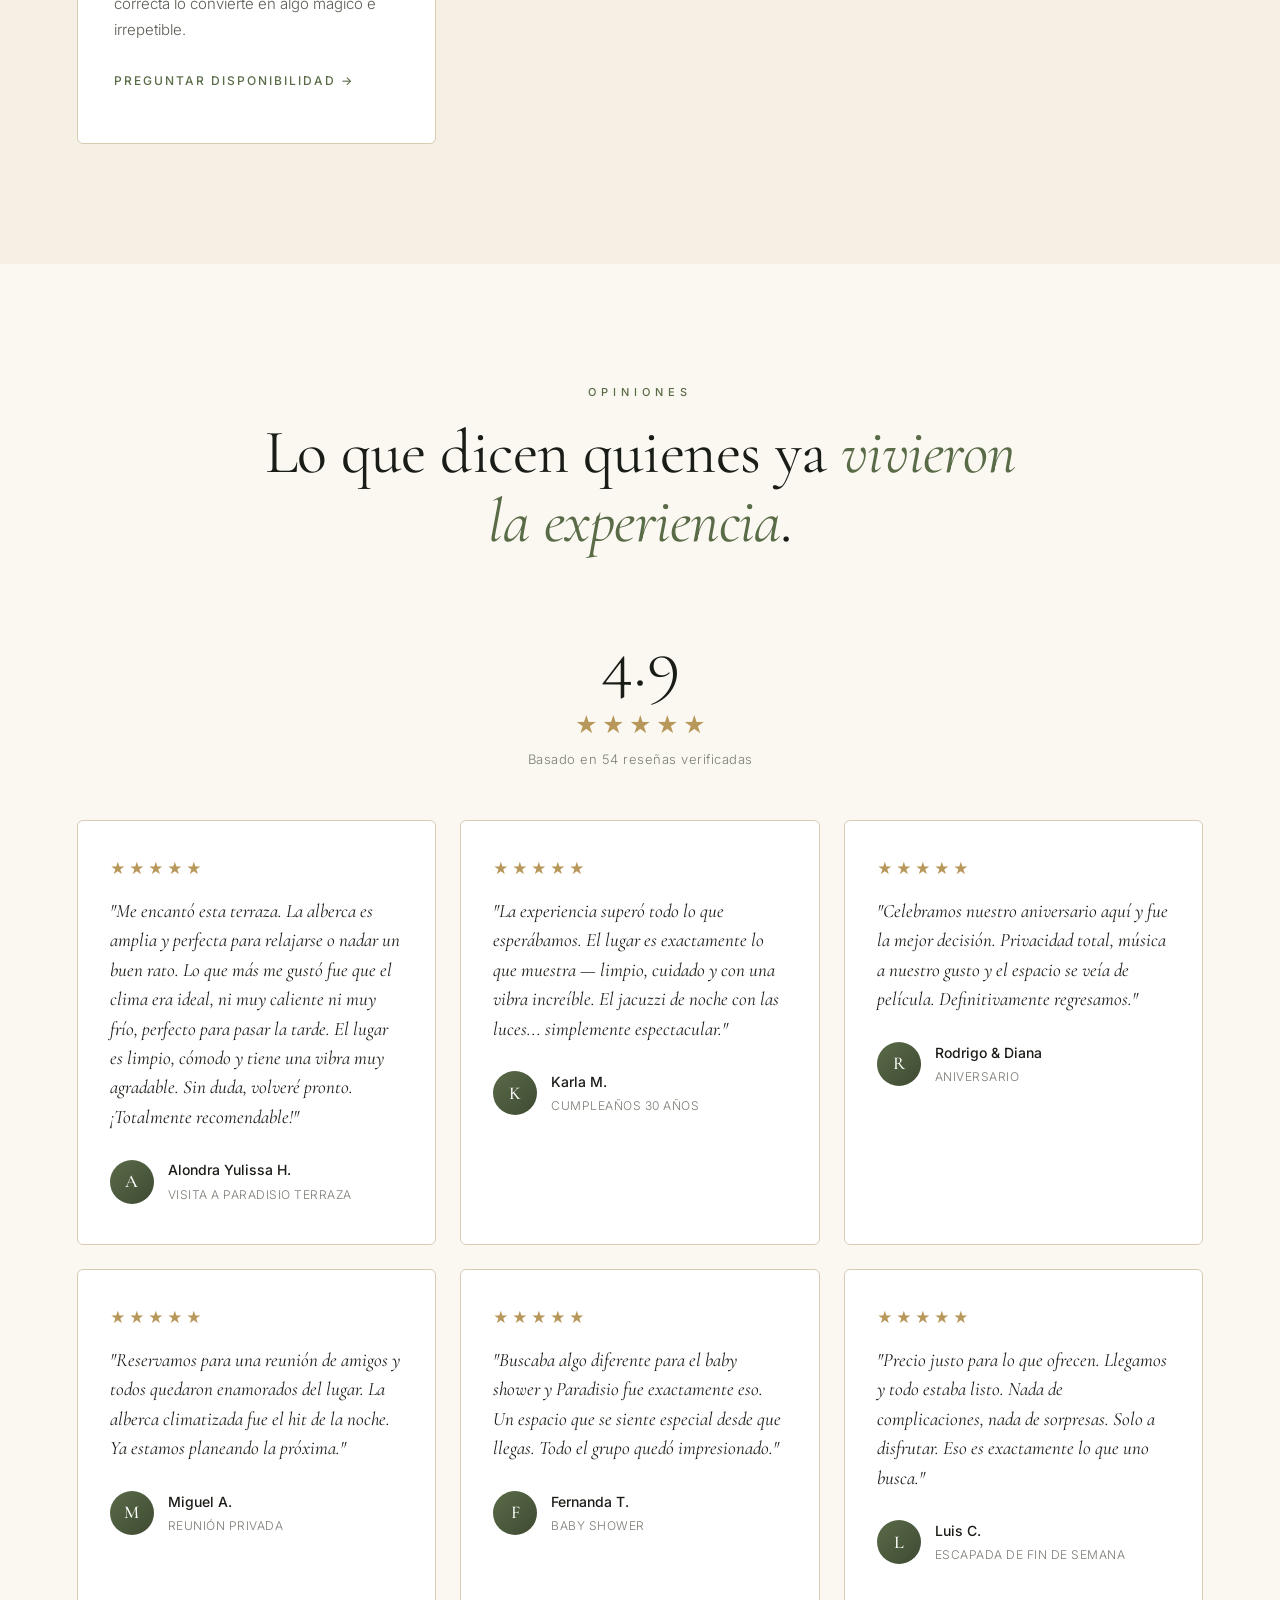
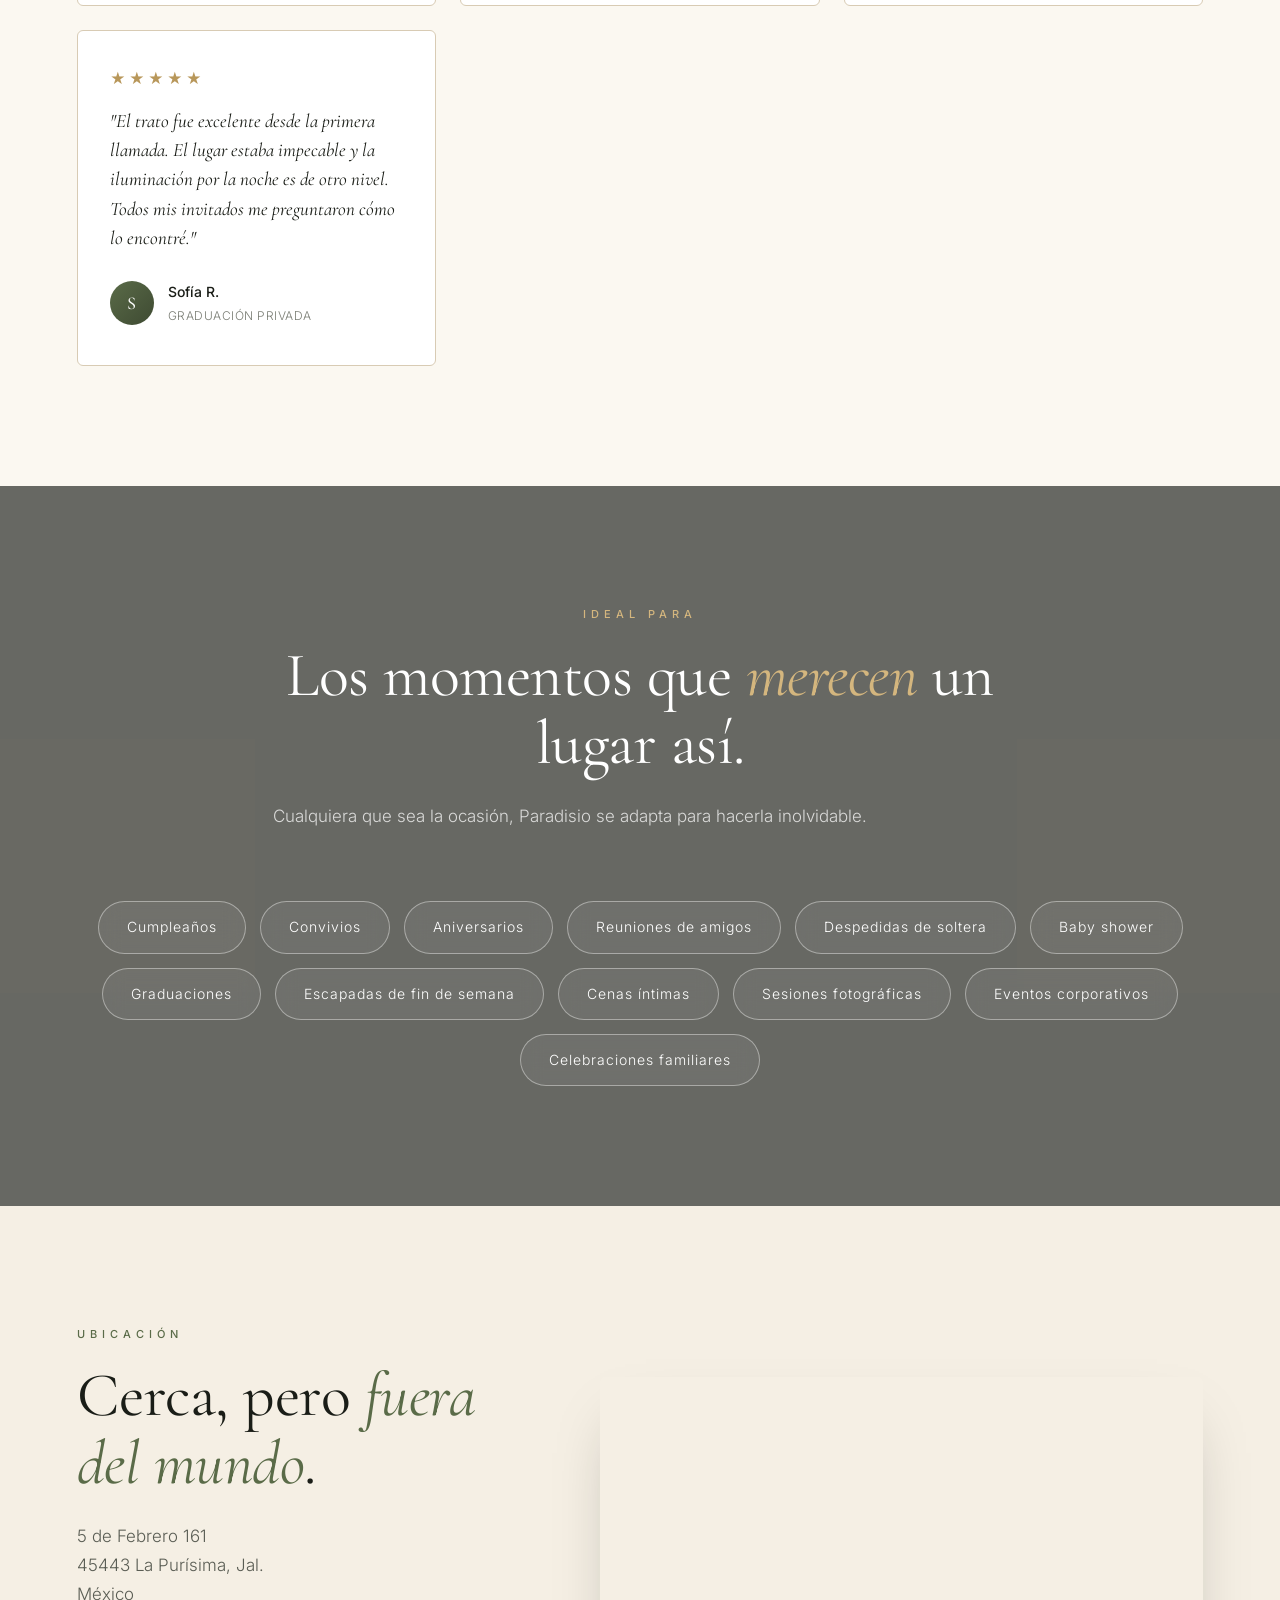
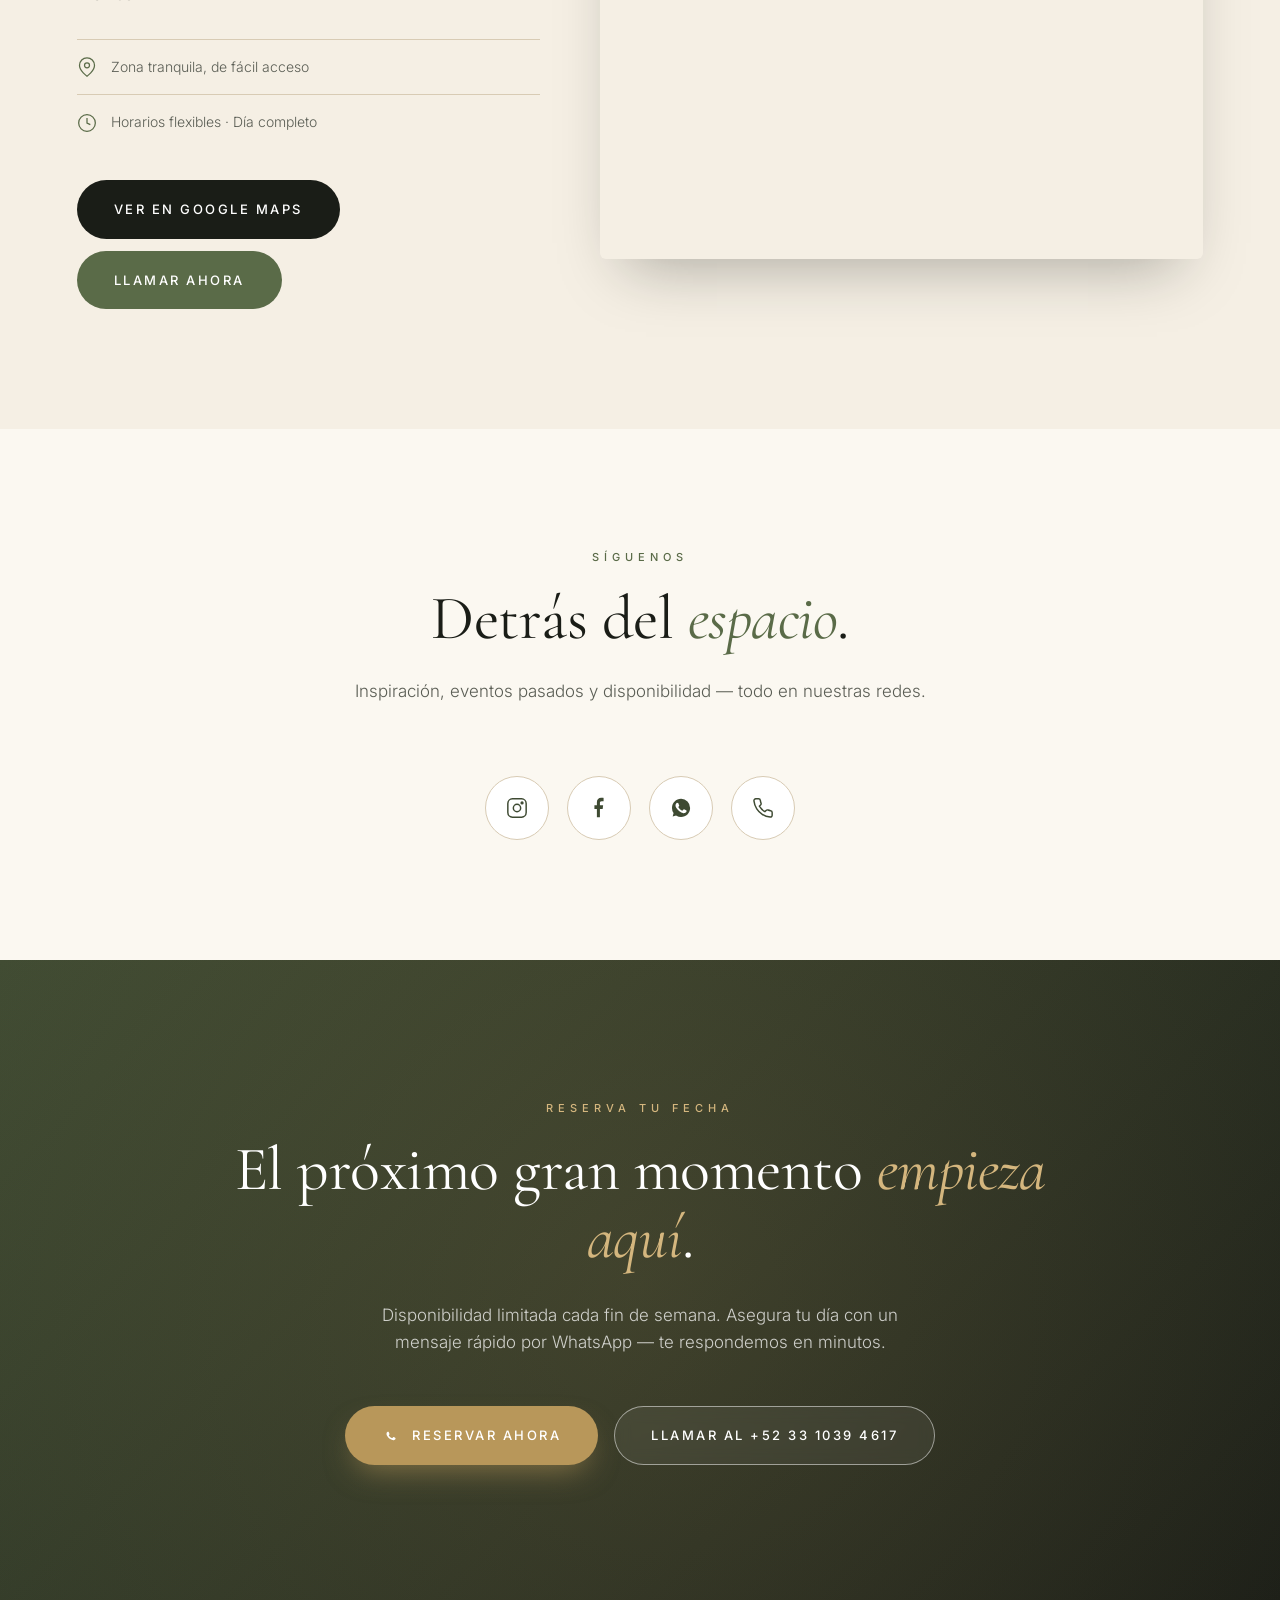
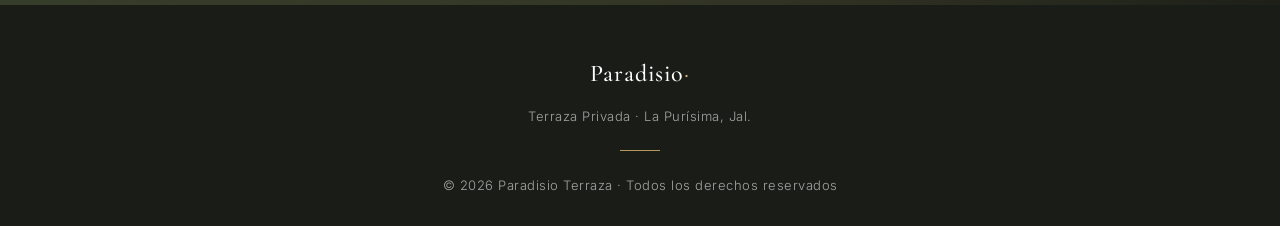
==== commit d5677f16: "... ..." ====
--- a/index.html
+++ b/index.html
@@ -240,6 +240,7 @@
   }
   .hero-bg{
     position:absolute;inset:0;z-index:0;
+    background:url('Fotos/IMG_5337.JPEG') center/cover no-repeat;
   }
   .hero-bg video, .hero-bg img{
     width:100%;height:100%;object-fit:cover;
@@ -1512,6 +1513,14 @@
 },{threshold:.12,rootMargin:'0px 0px -50px 0px'});
 document.querySelectorAll('.reveal').forEach(el=>io.observe(el));
 
+/* Hero video fallback — oculta el video si autoplay falla en móvil */
+const heroVideo = document.querySelector('.hero-bg video');
+if(heroVideo){
+  heroVideo.play().catch(()=>{
+    heroVideo.style.display = 'none';
+  });
+}
+
 /* Year */
 document.getElementById('year').textContent = new Date().getFullYear();
 
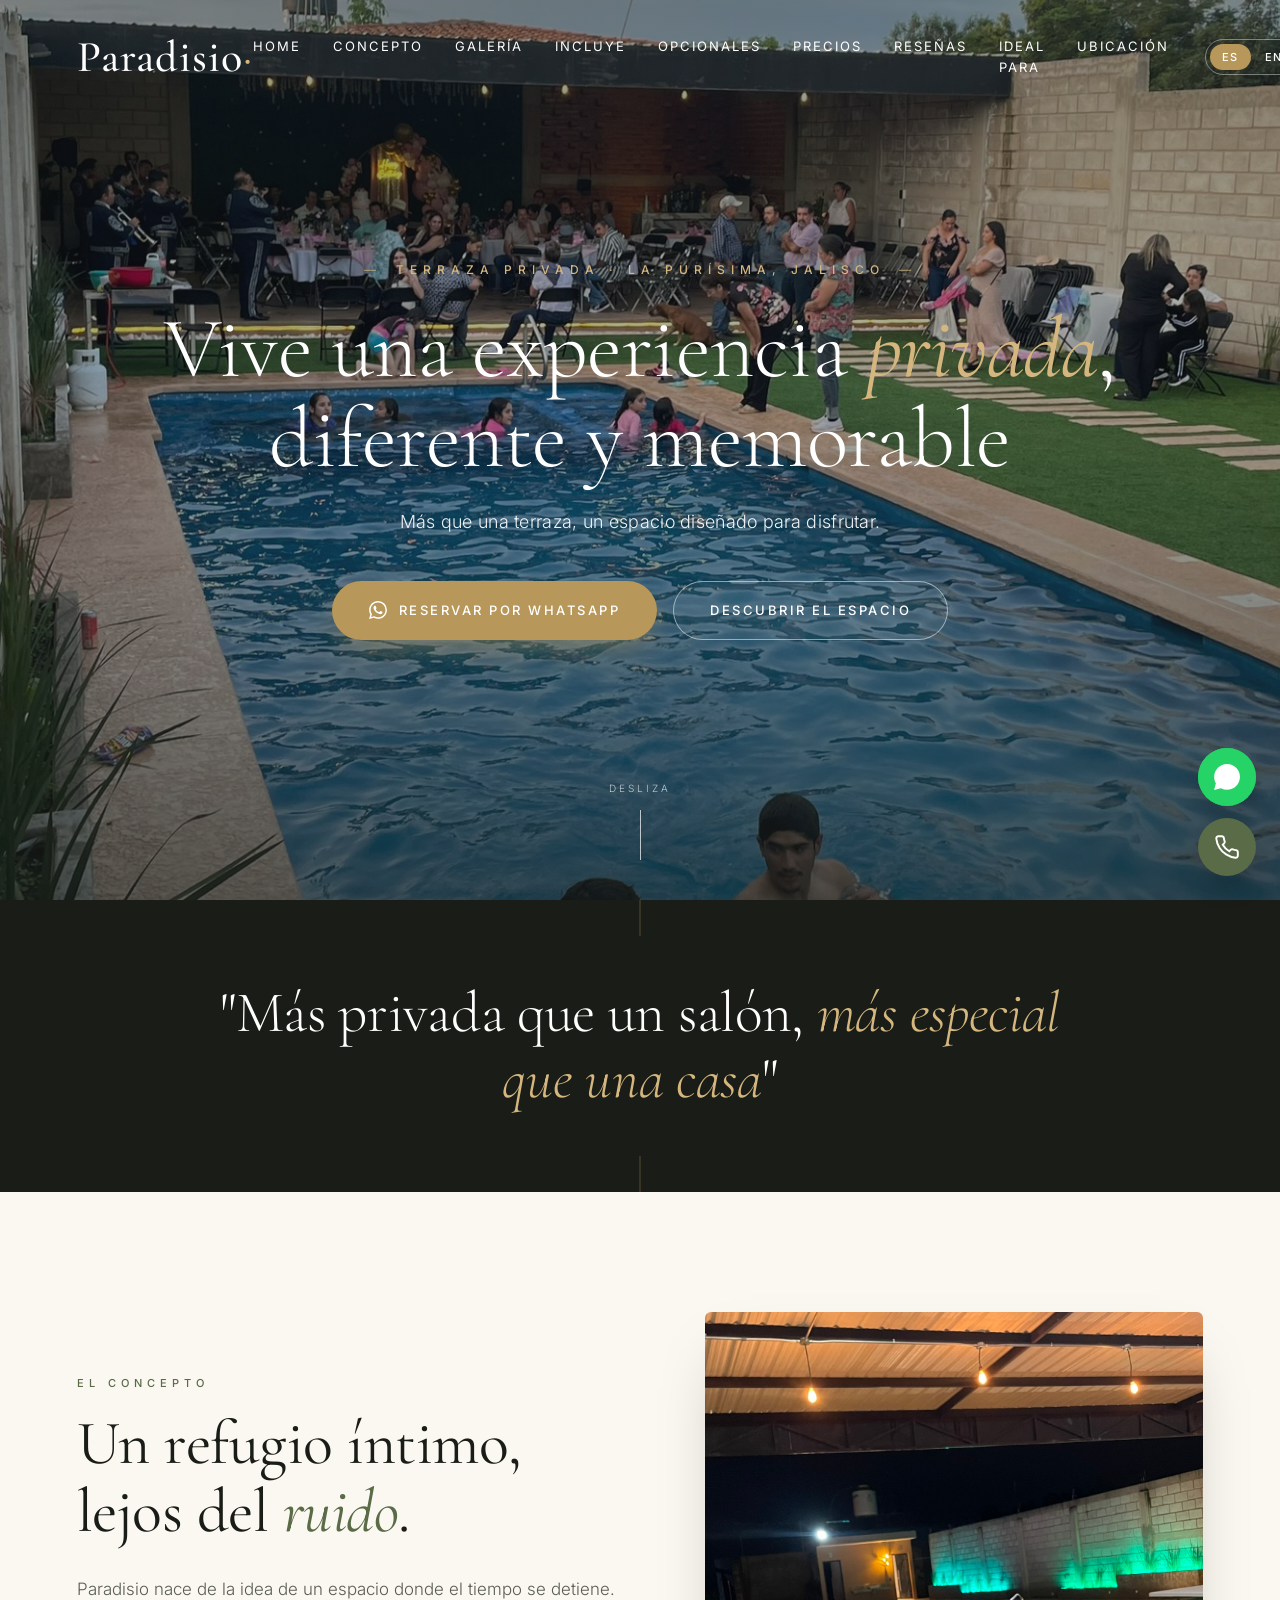
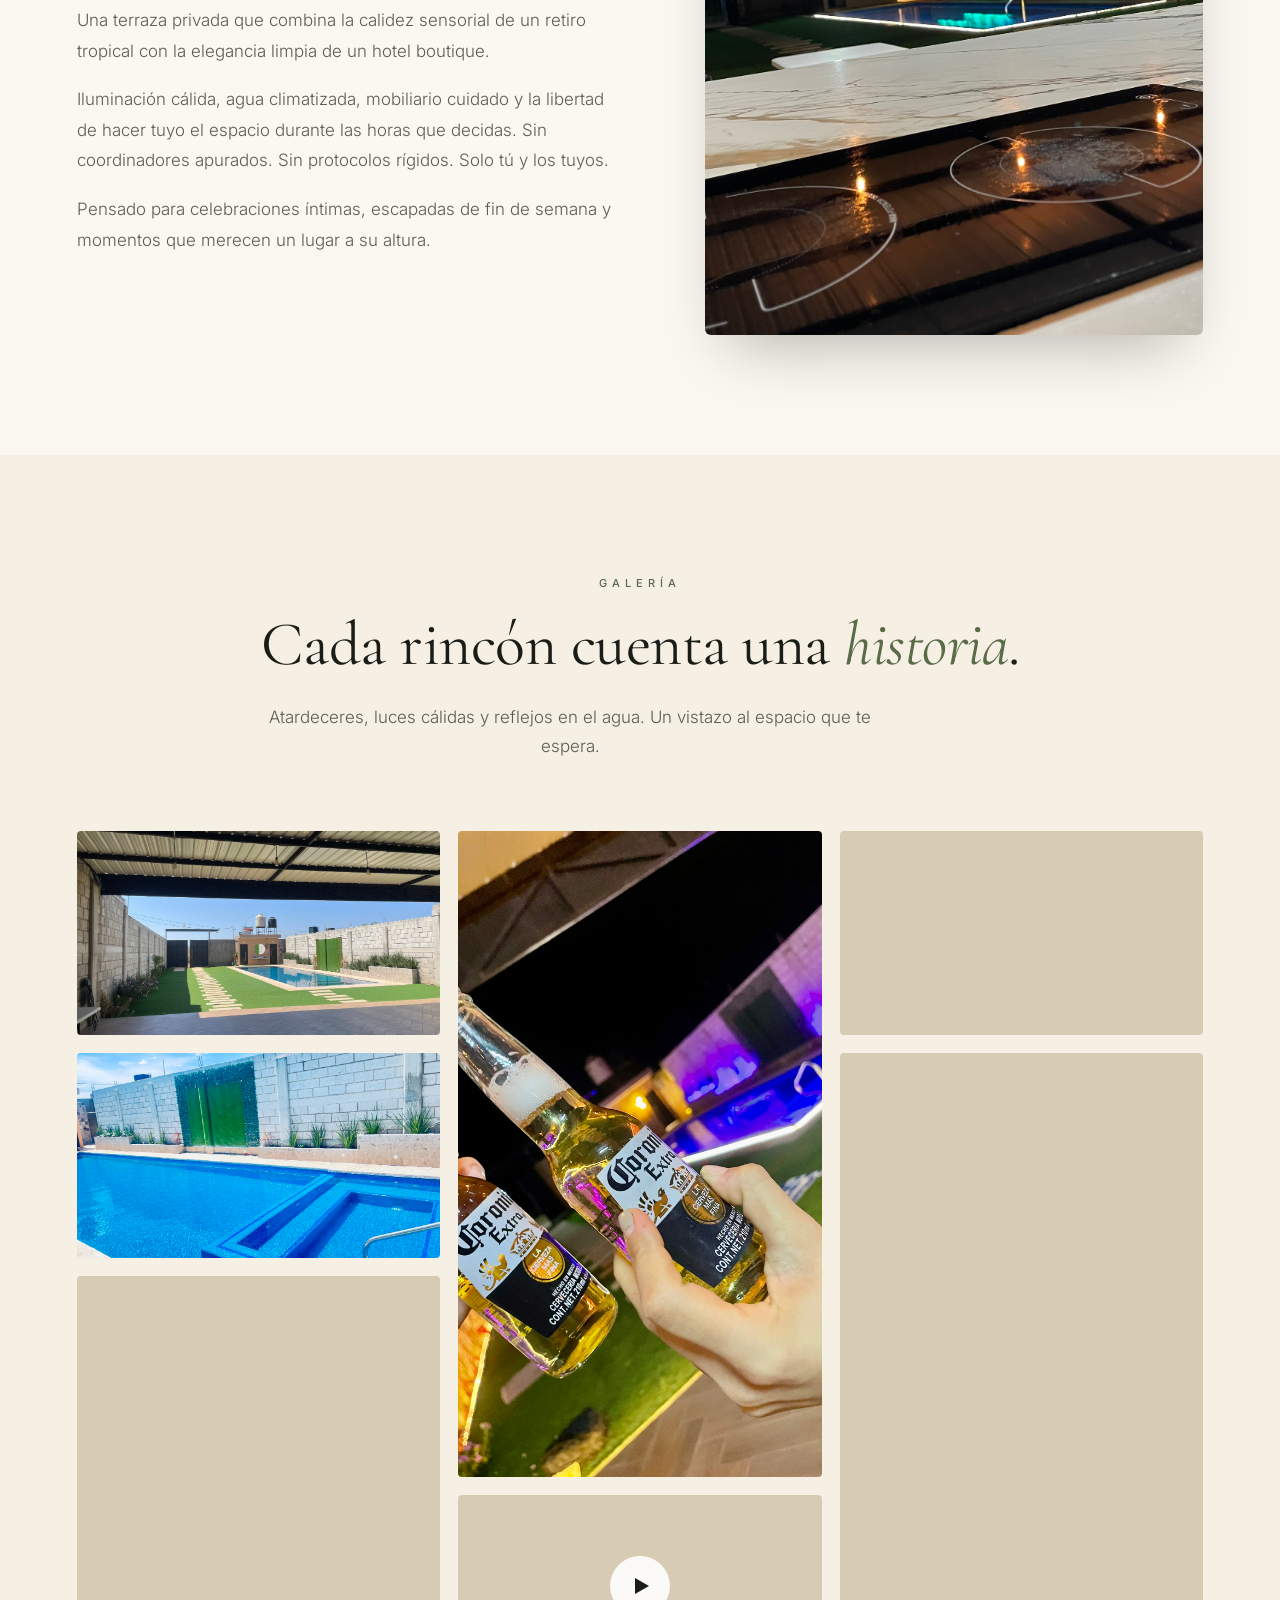
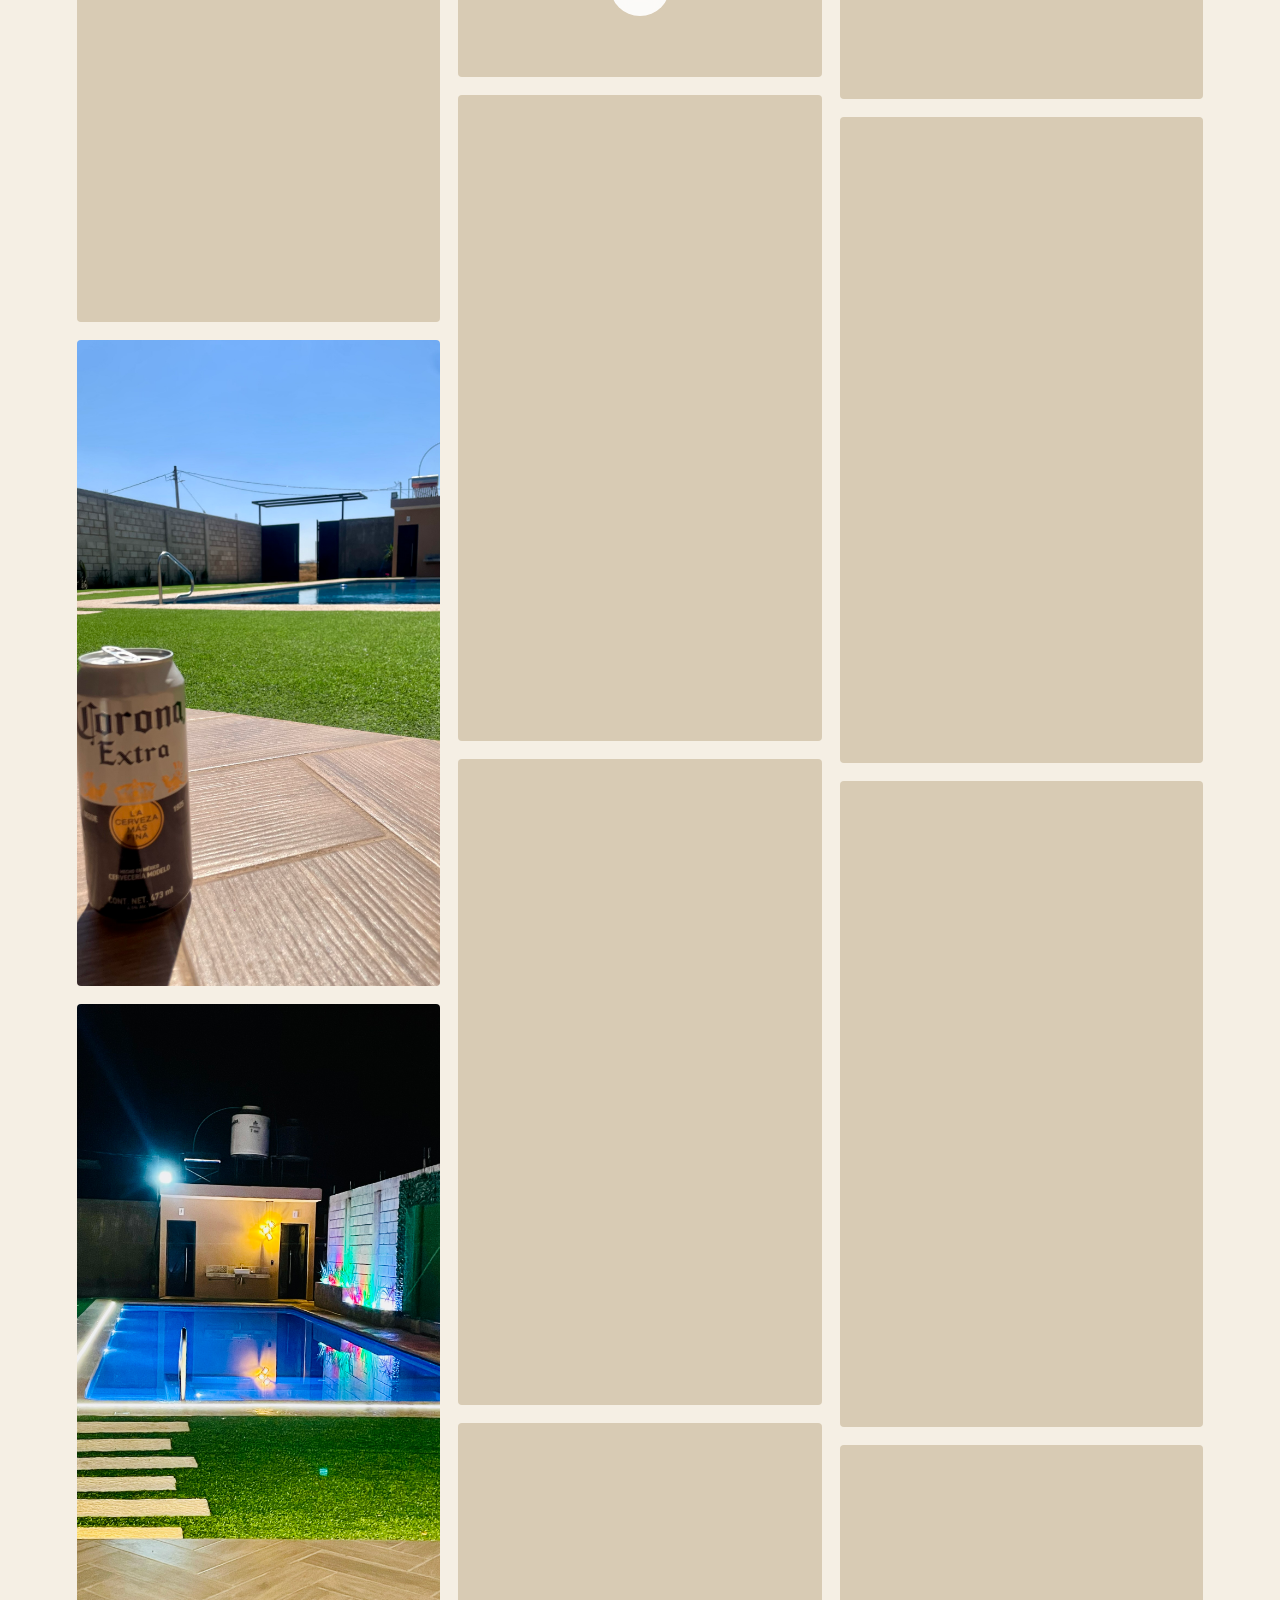
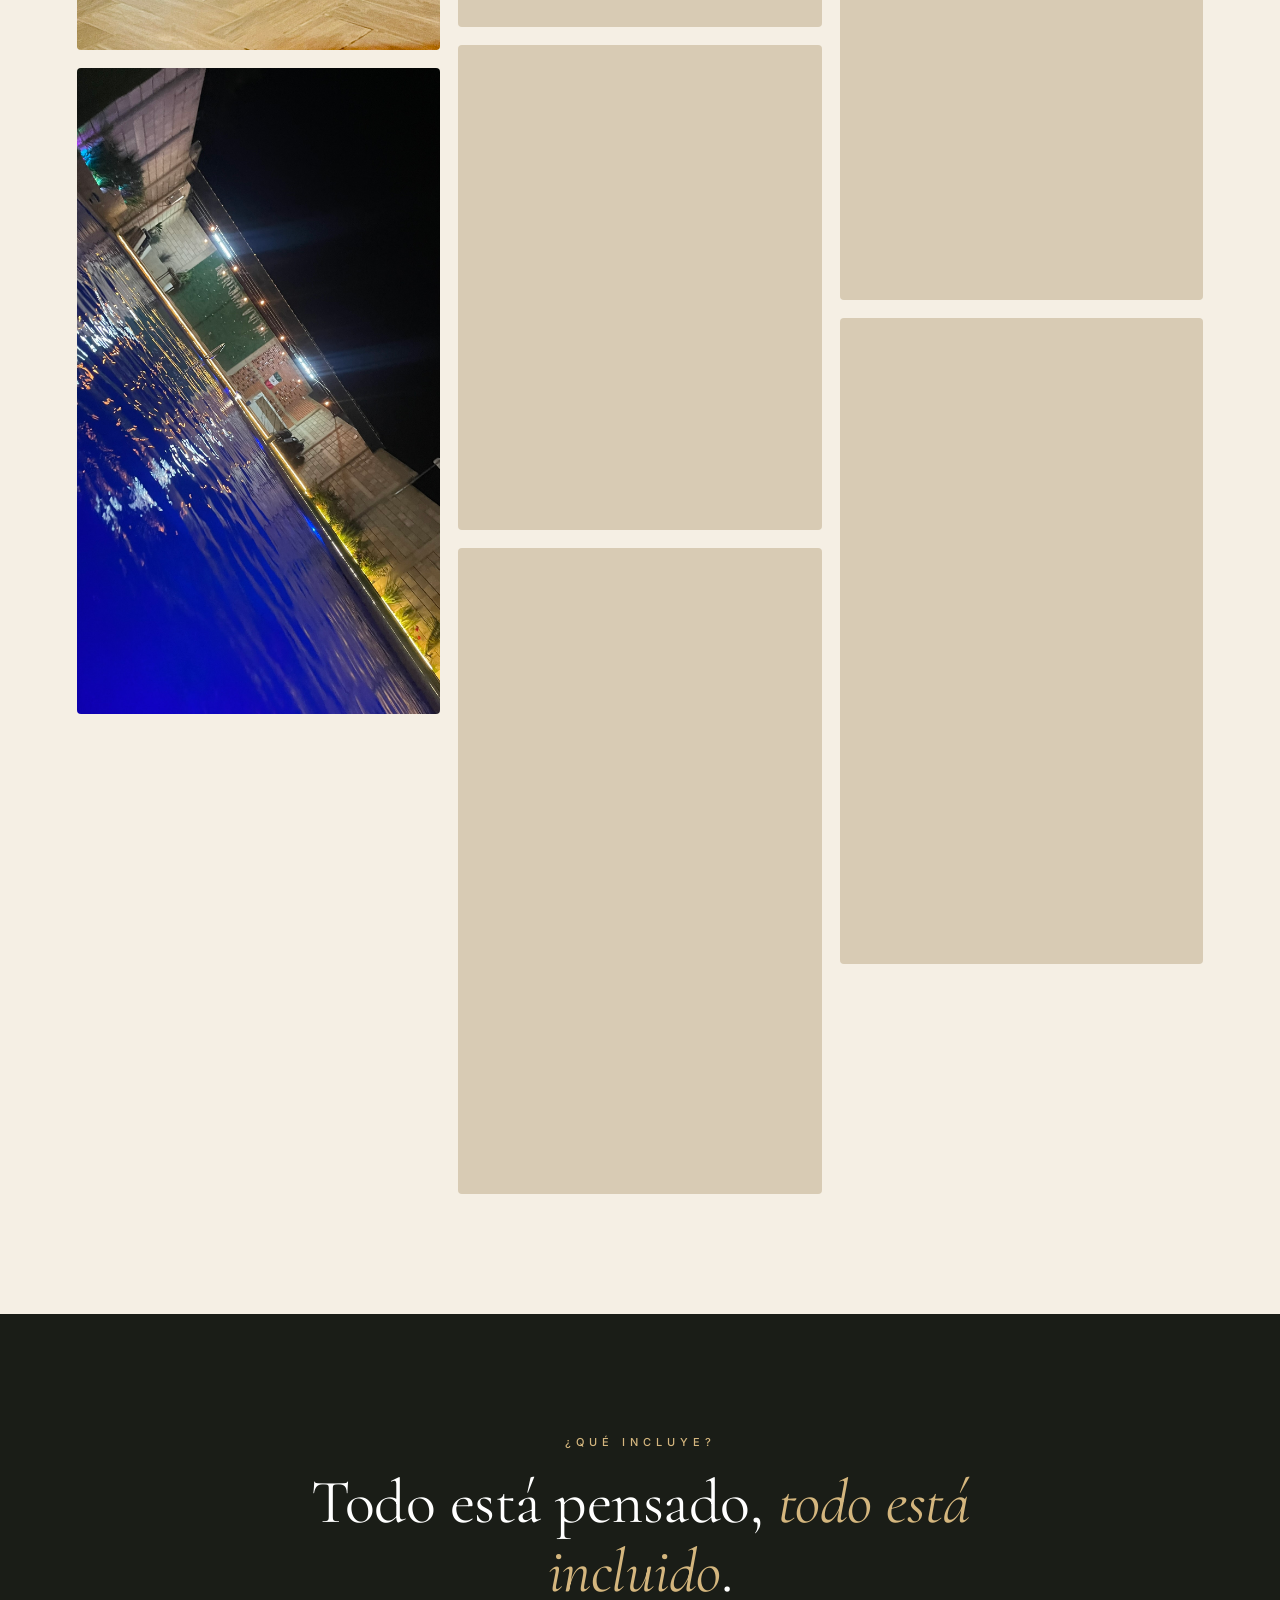
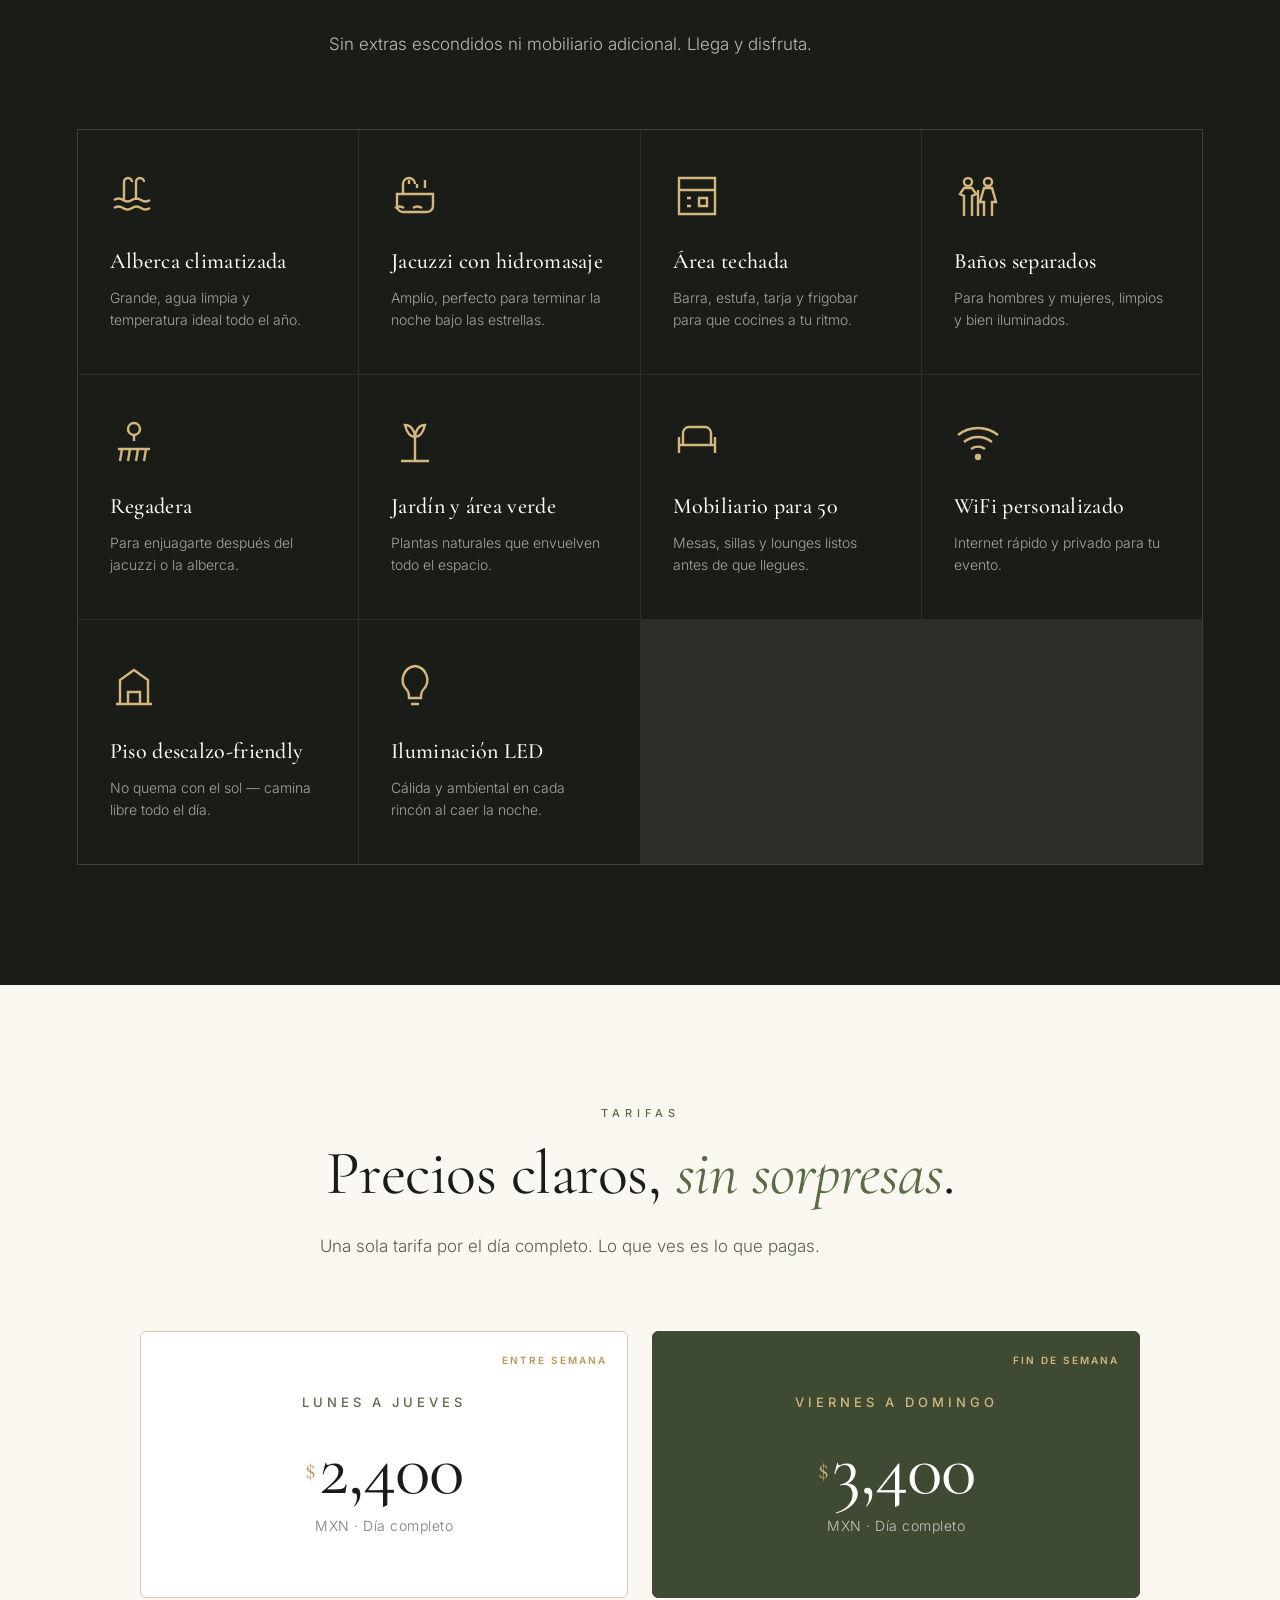
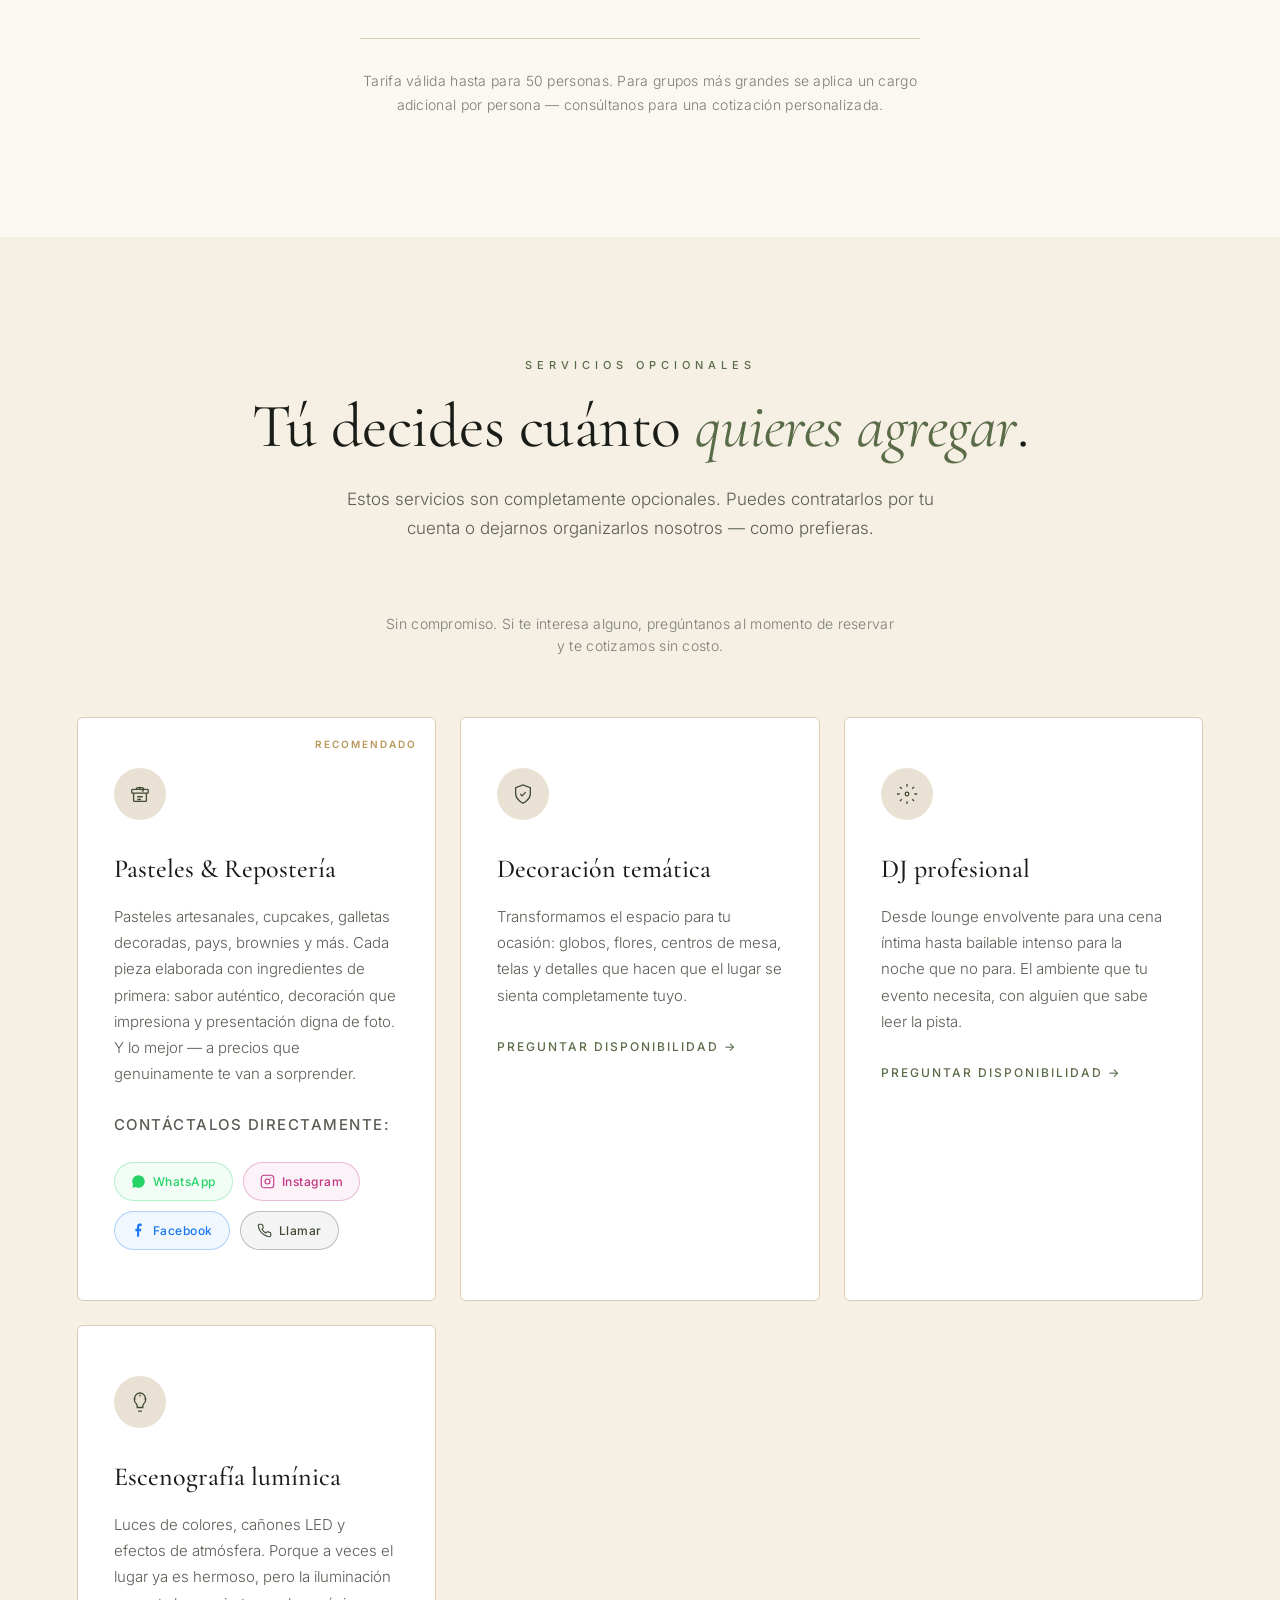
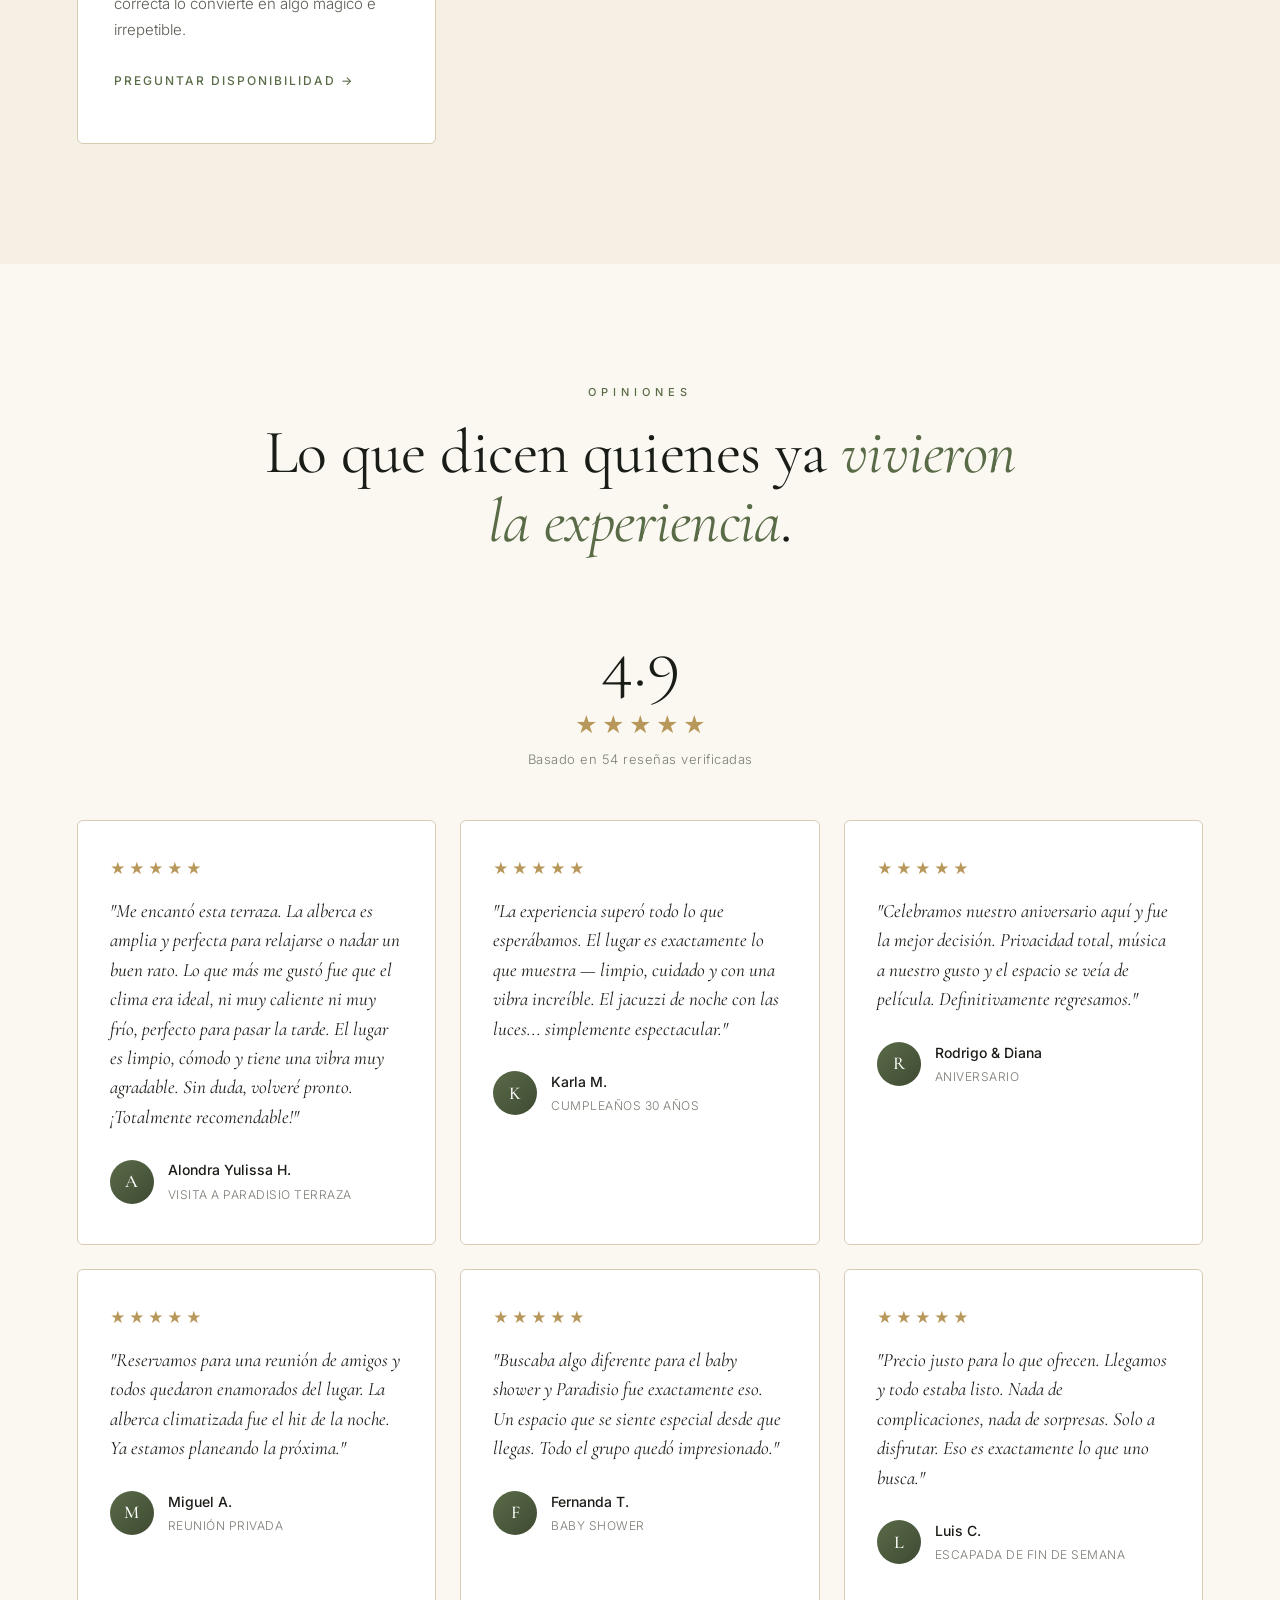
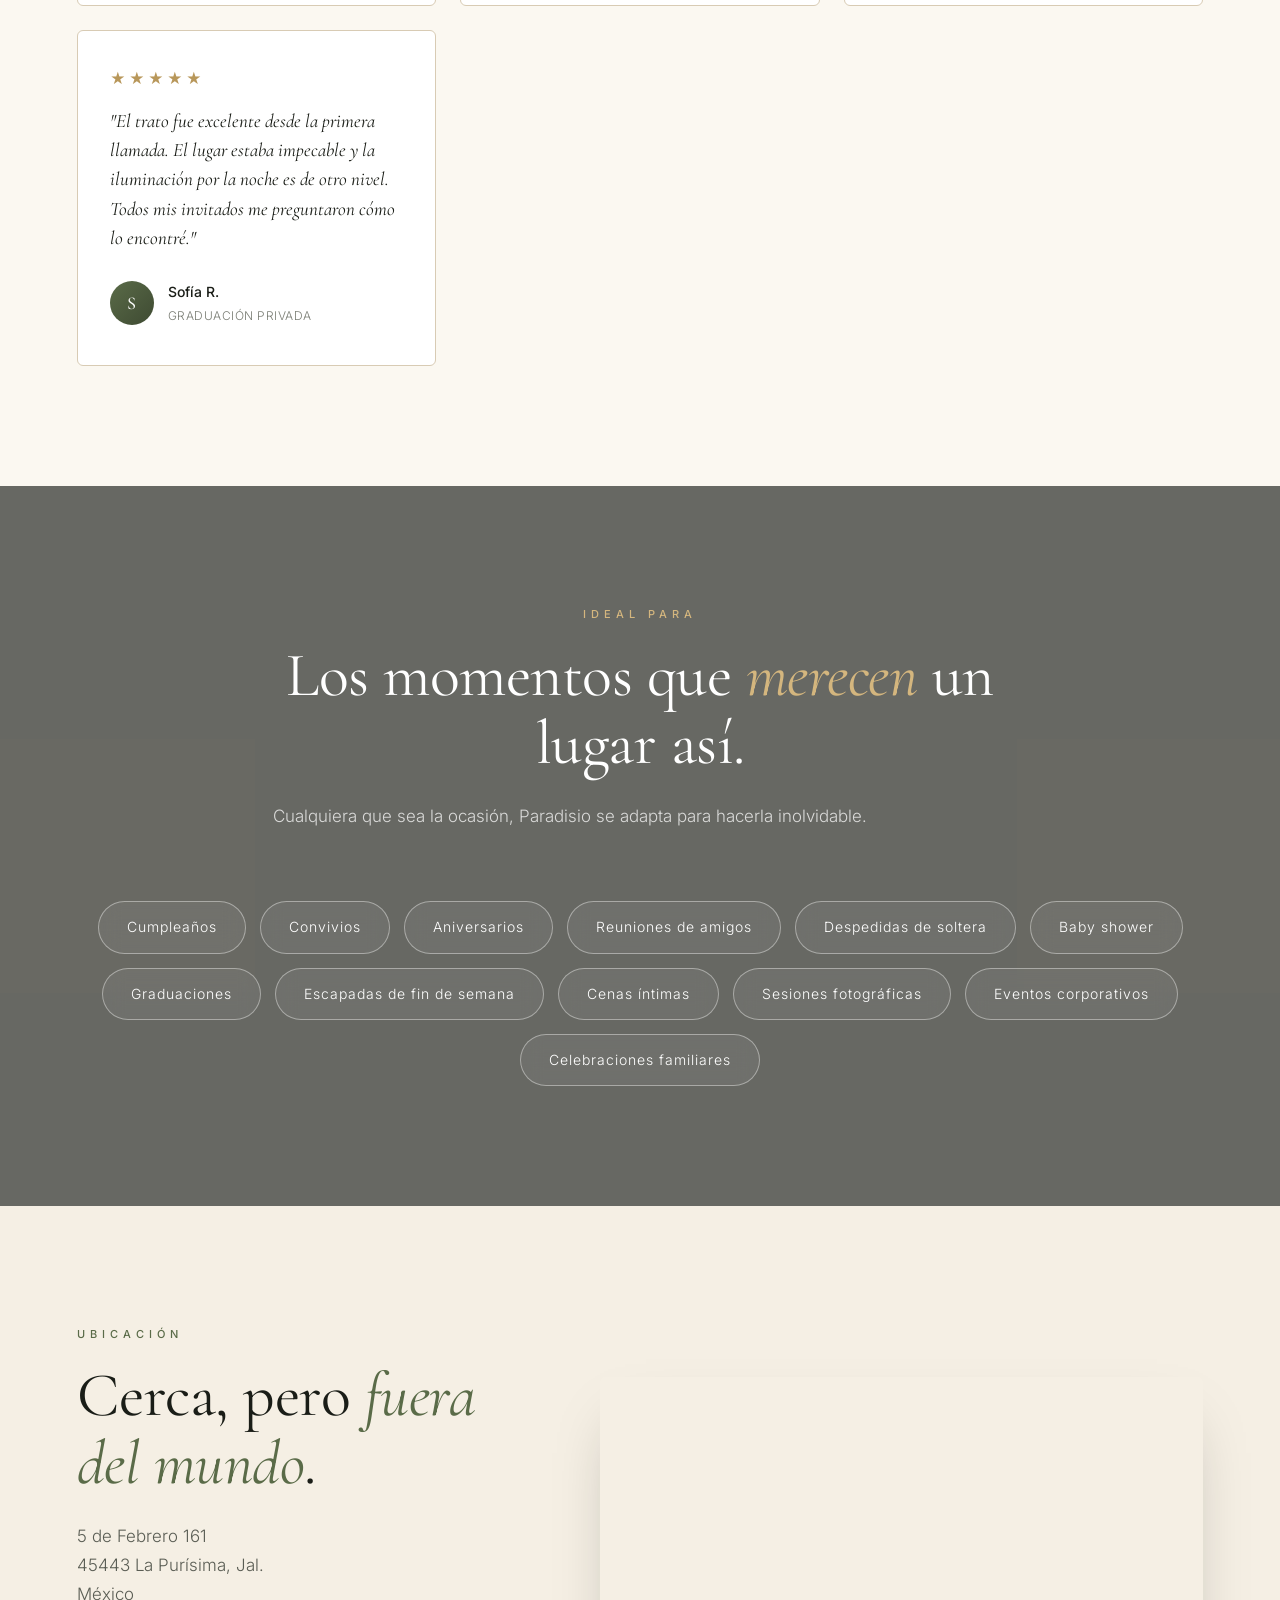
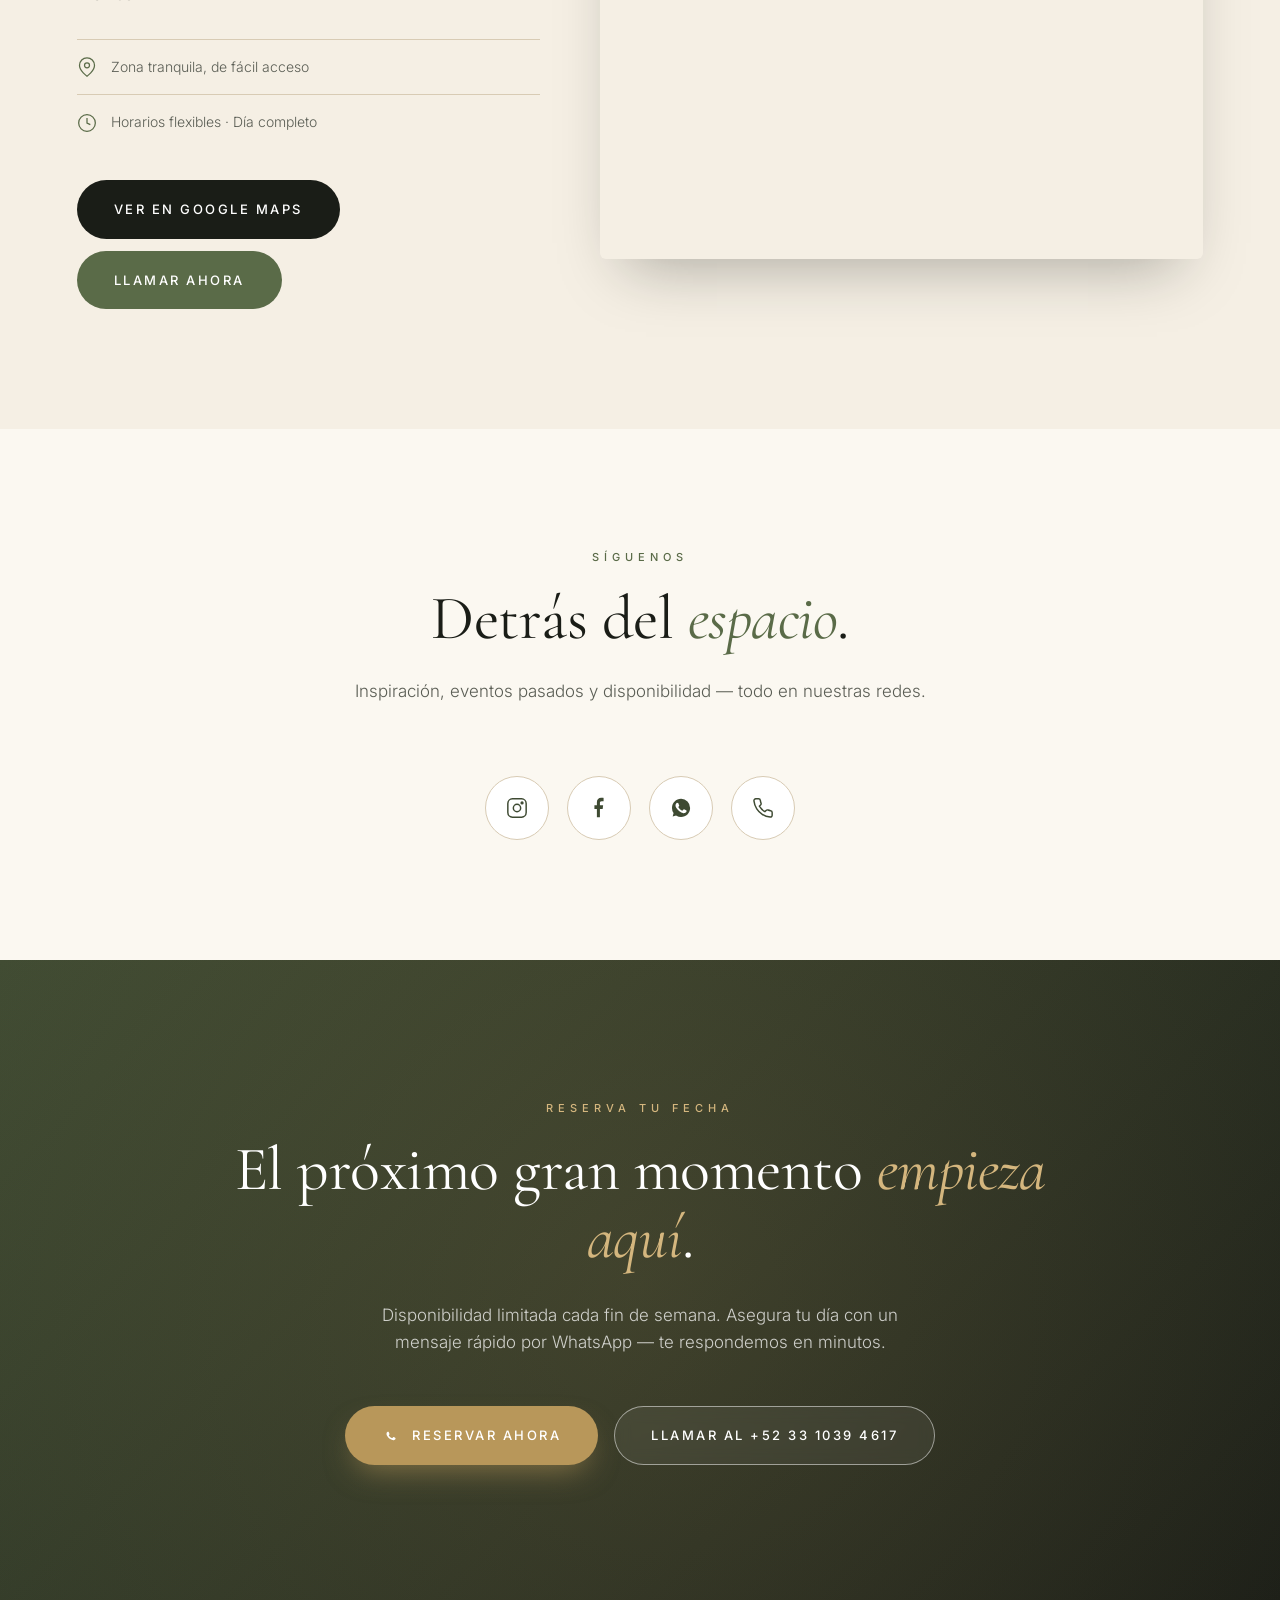
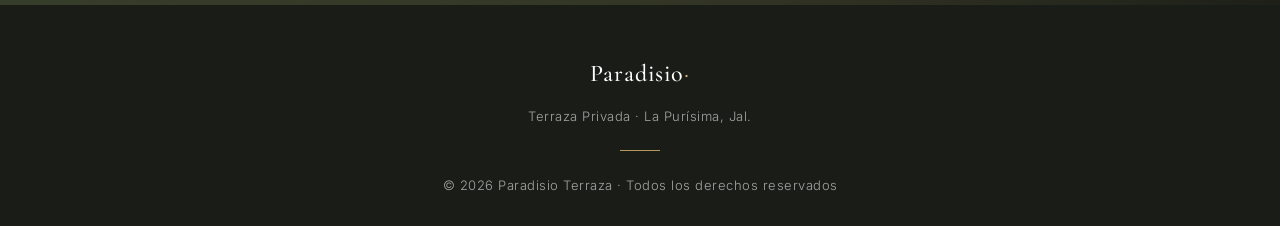
==== commit 40d8a977: "... ..." ====
--- a/index.html
+++ b/index.html
@@ -1513,14 +1513,6 @@
 },{threshold:.12,rootMargin:'0px 0px -50px 0px'});
 document.querySelectorAll('.reveal').forEach(el=>io.observe(el));
 
-/* Hero video fallback — oculta el video si autoplay falla en móvil */
-const heroVideo = document.querySelector('.hero-bg video');
-if(heroVideo){
-  heroVideo.play().catch(()=>{
-    heroVideo.style.display = 'none';
-  });
-}
-
 /* Year */
 document.getElementById('year').textContent = new Date().getFullYear();
 
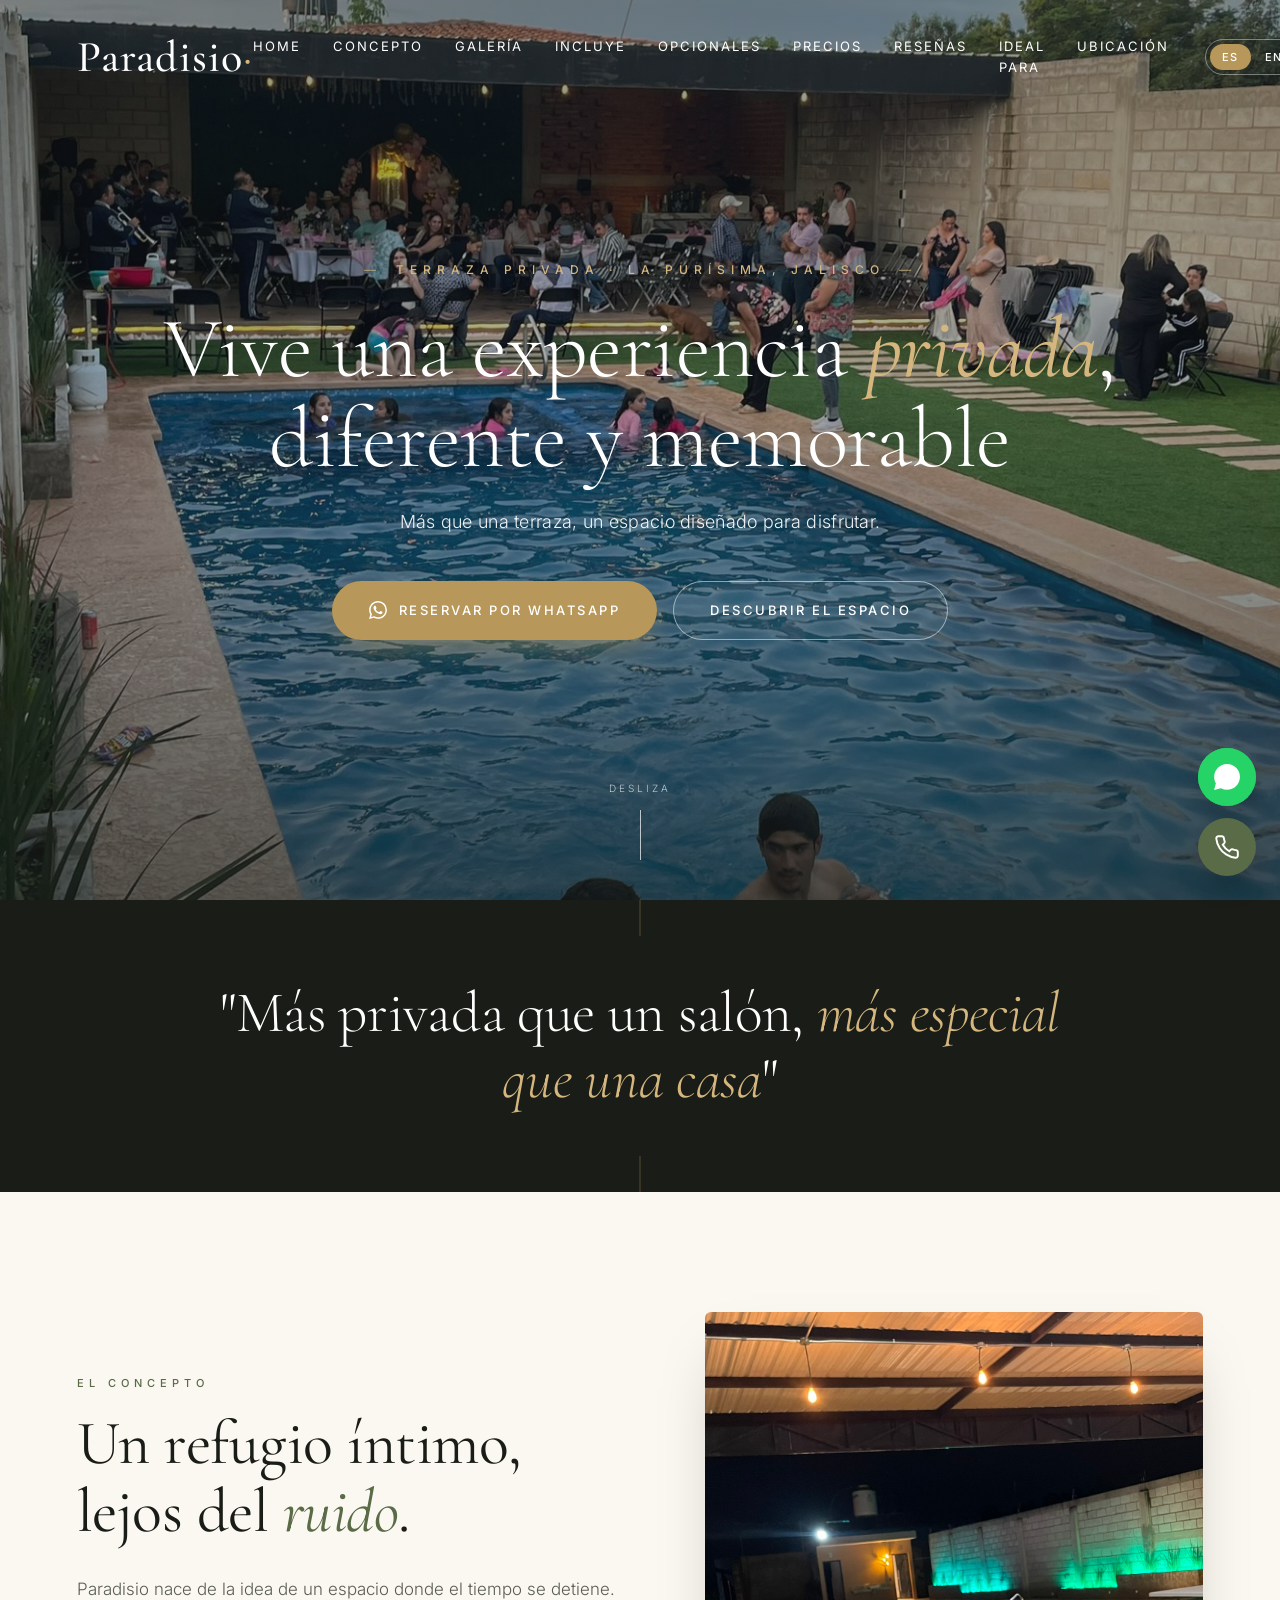
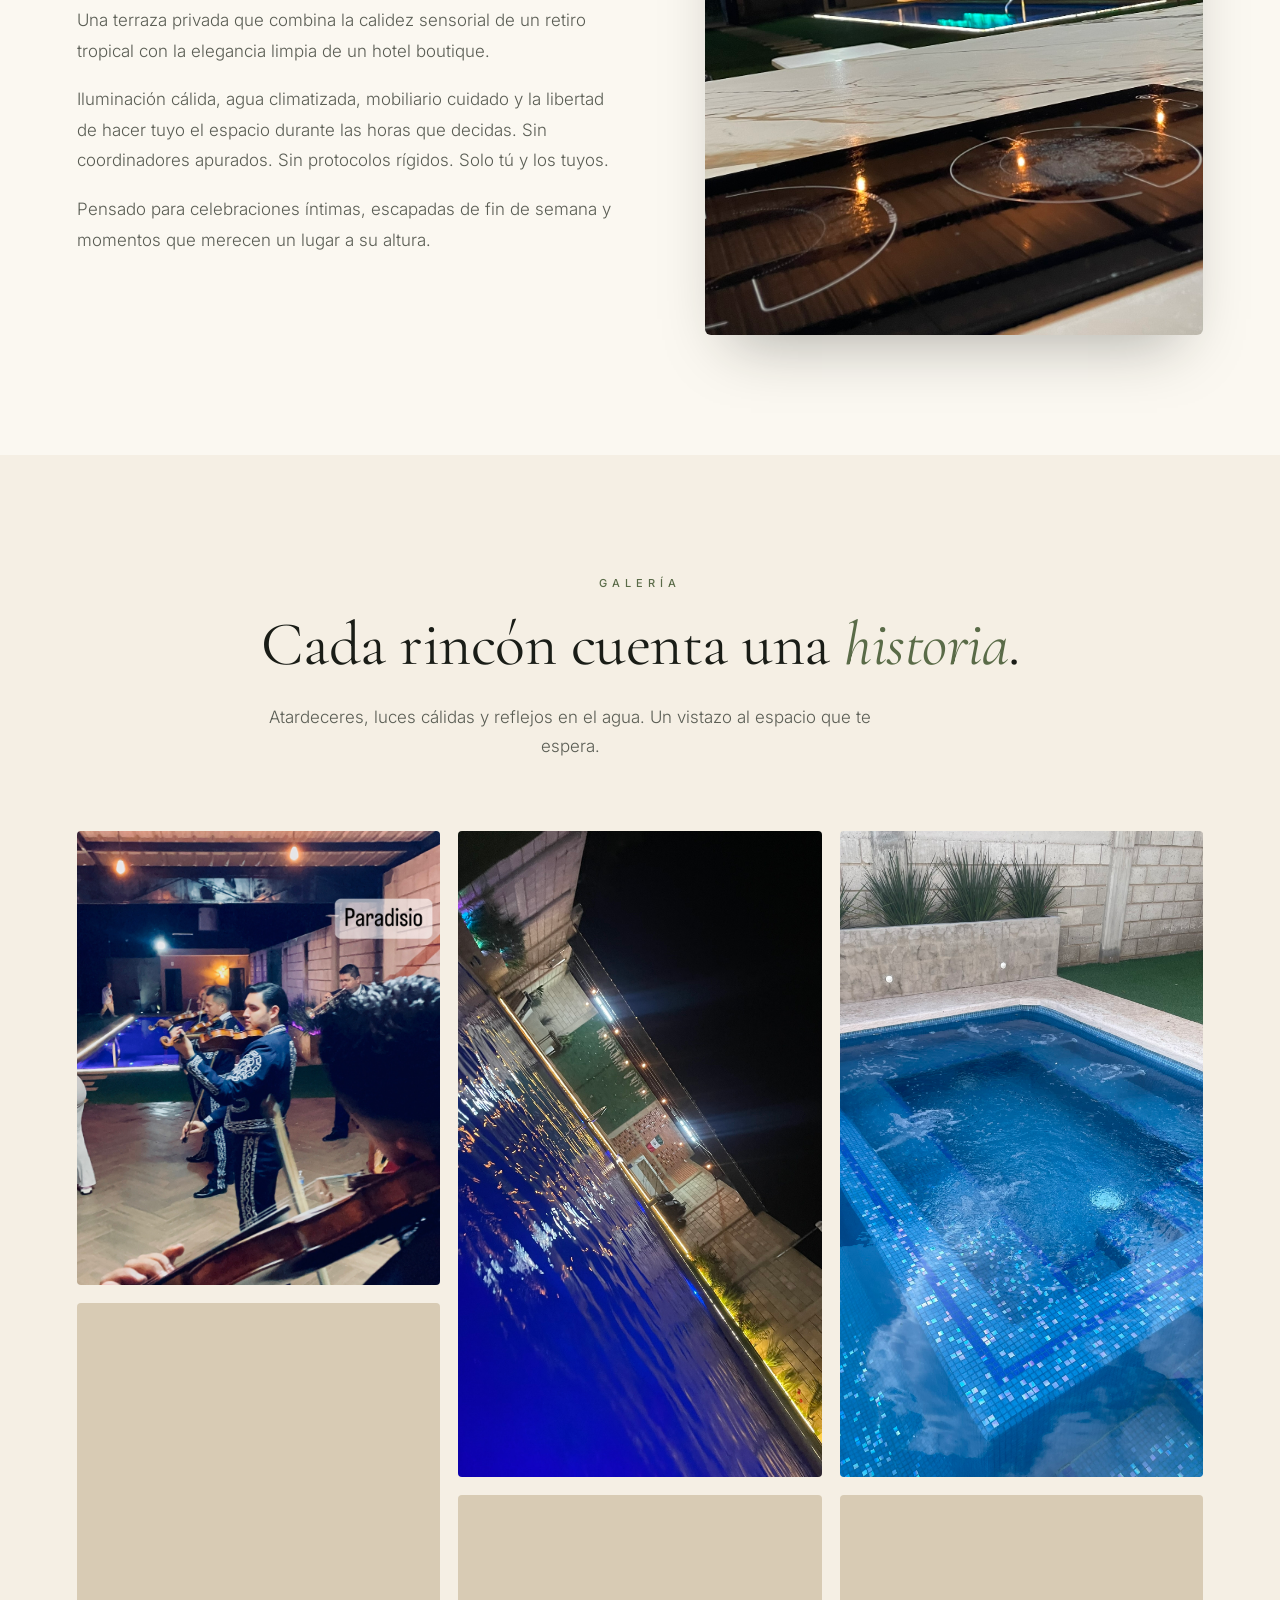
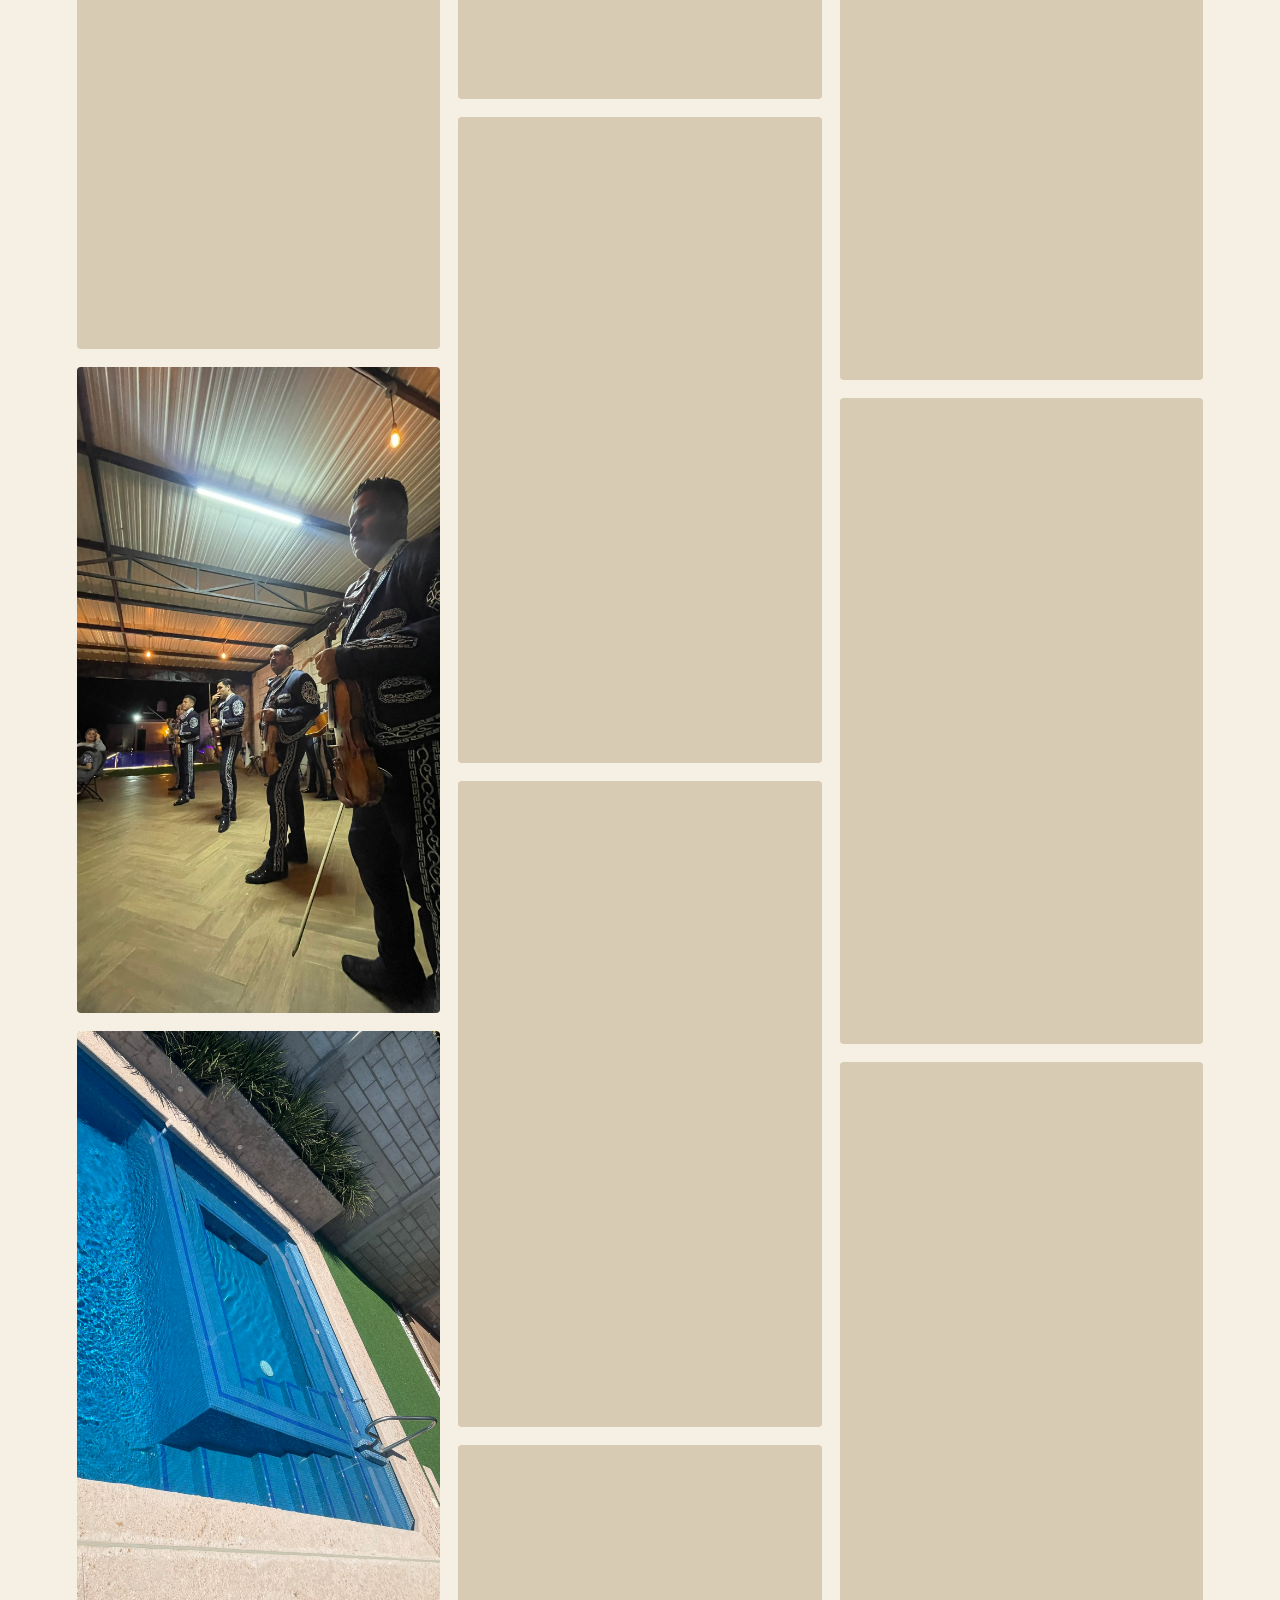
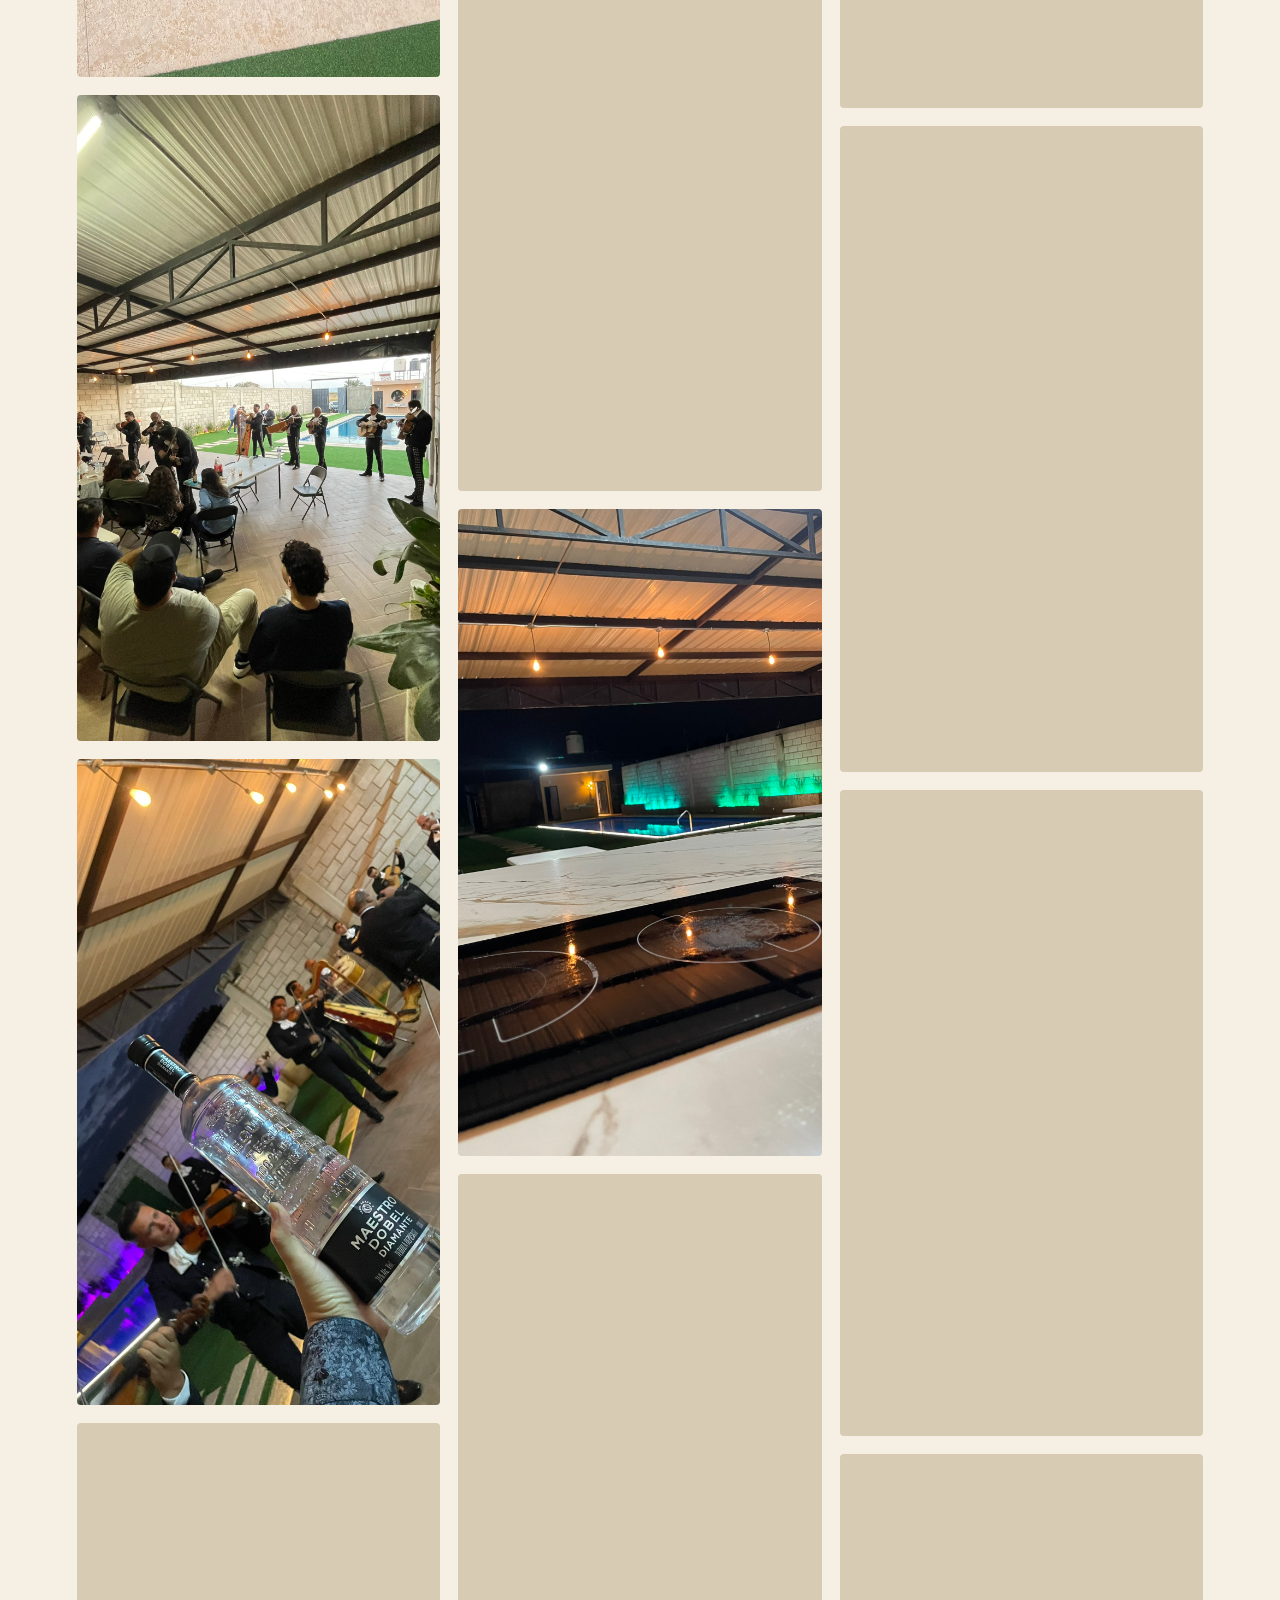
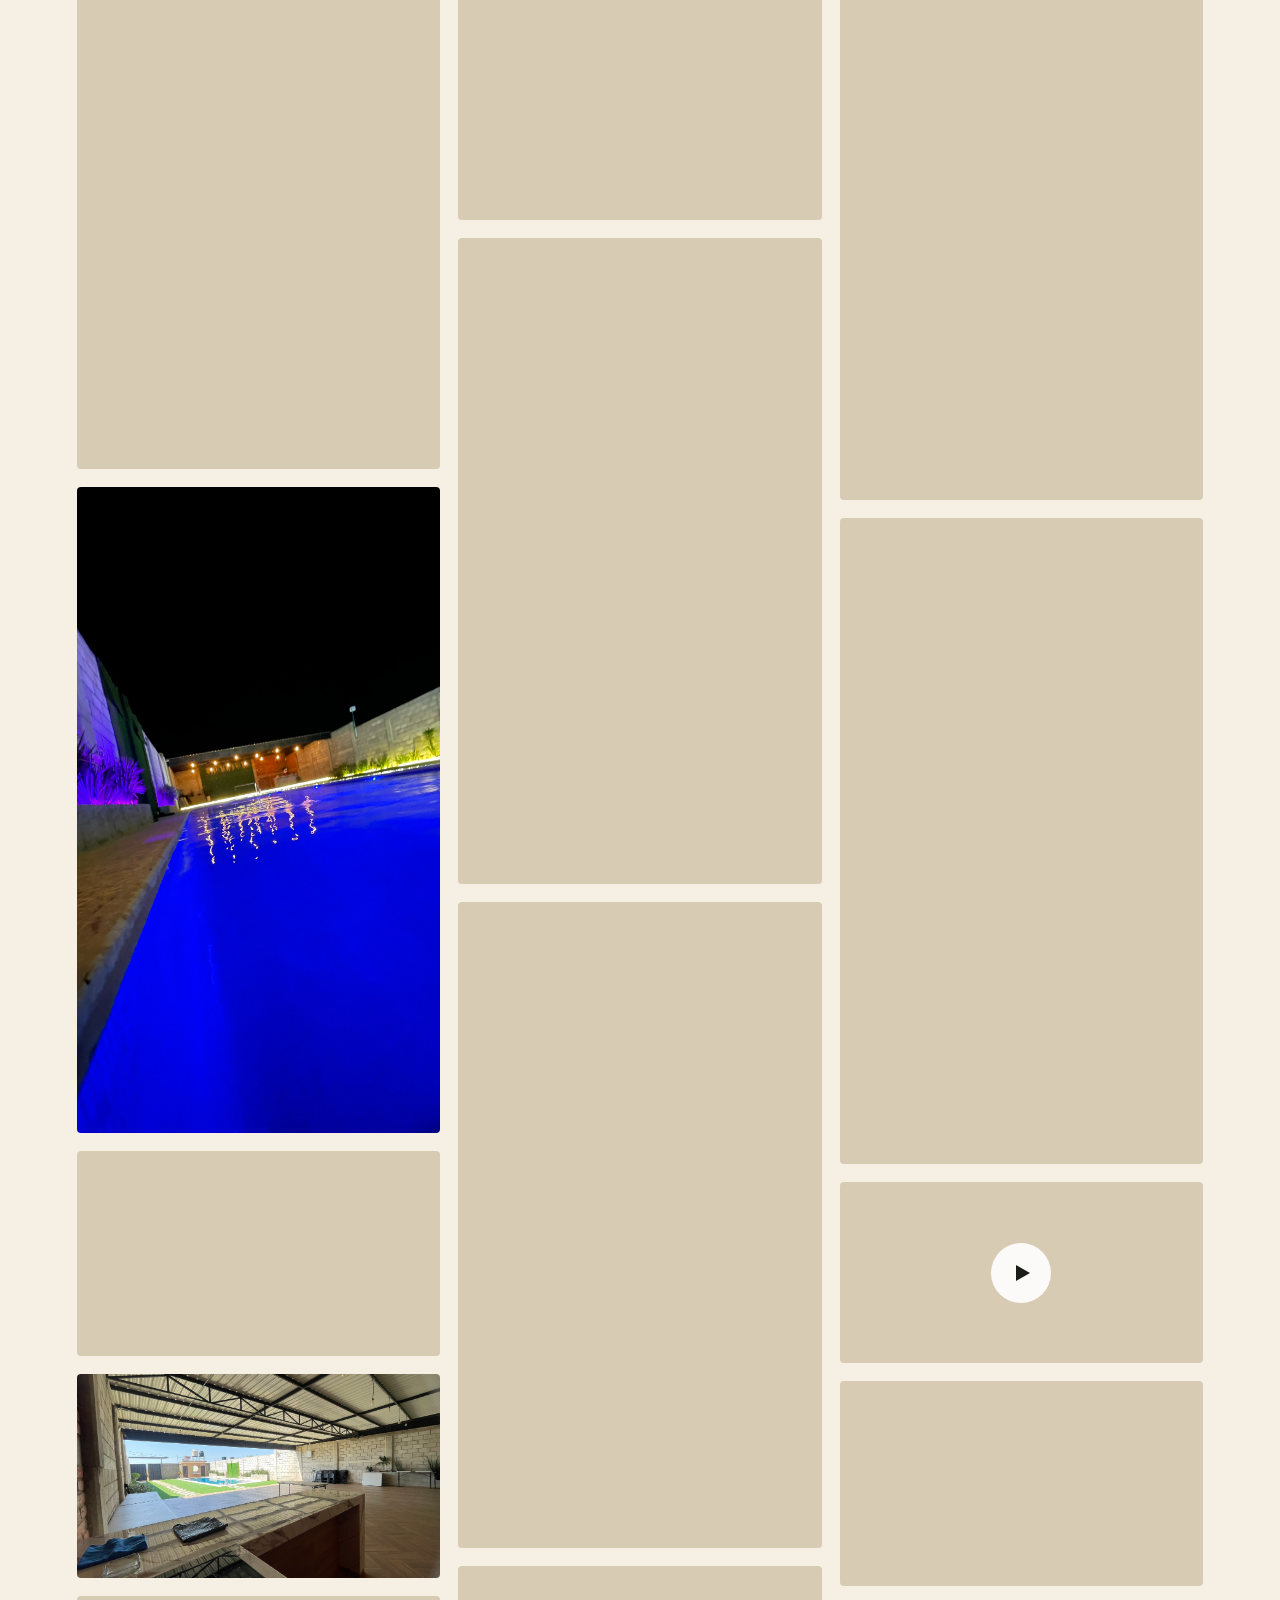
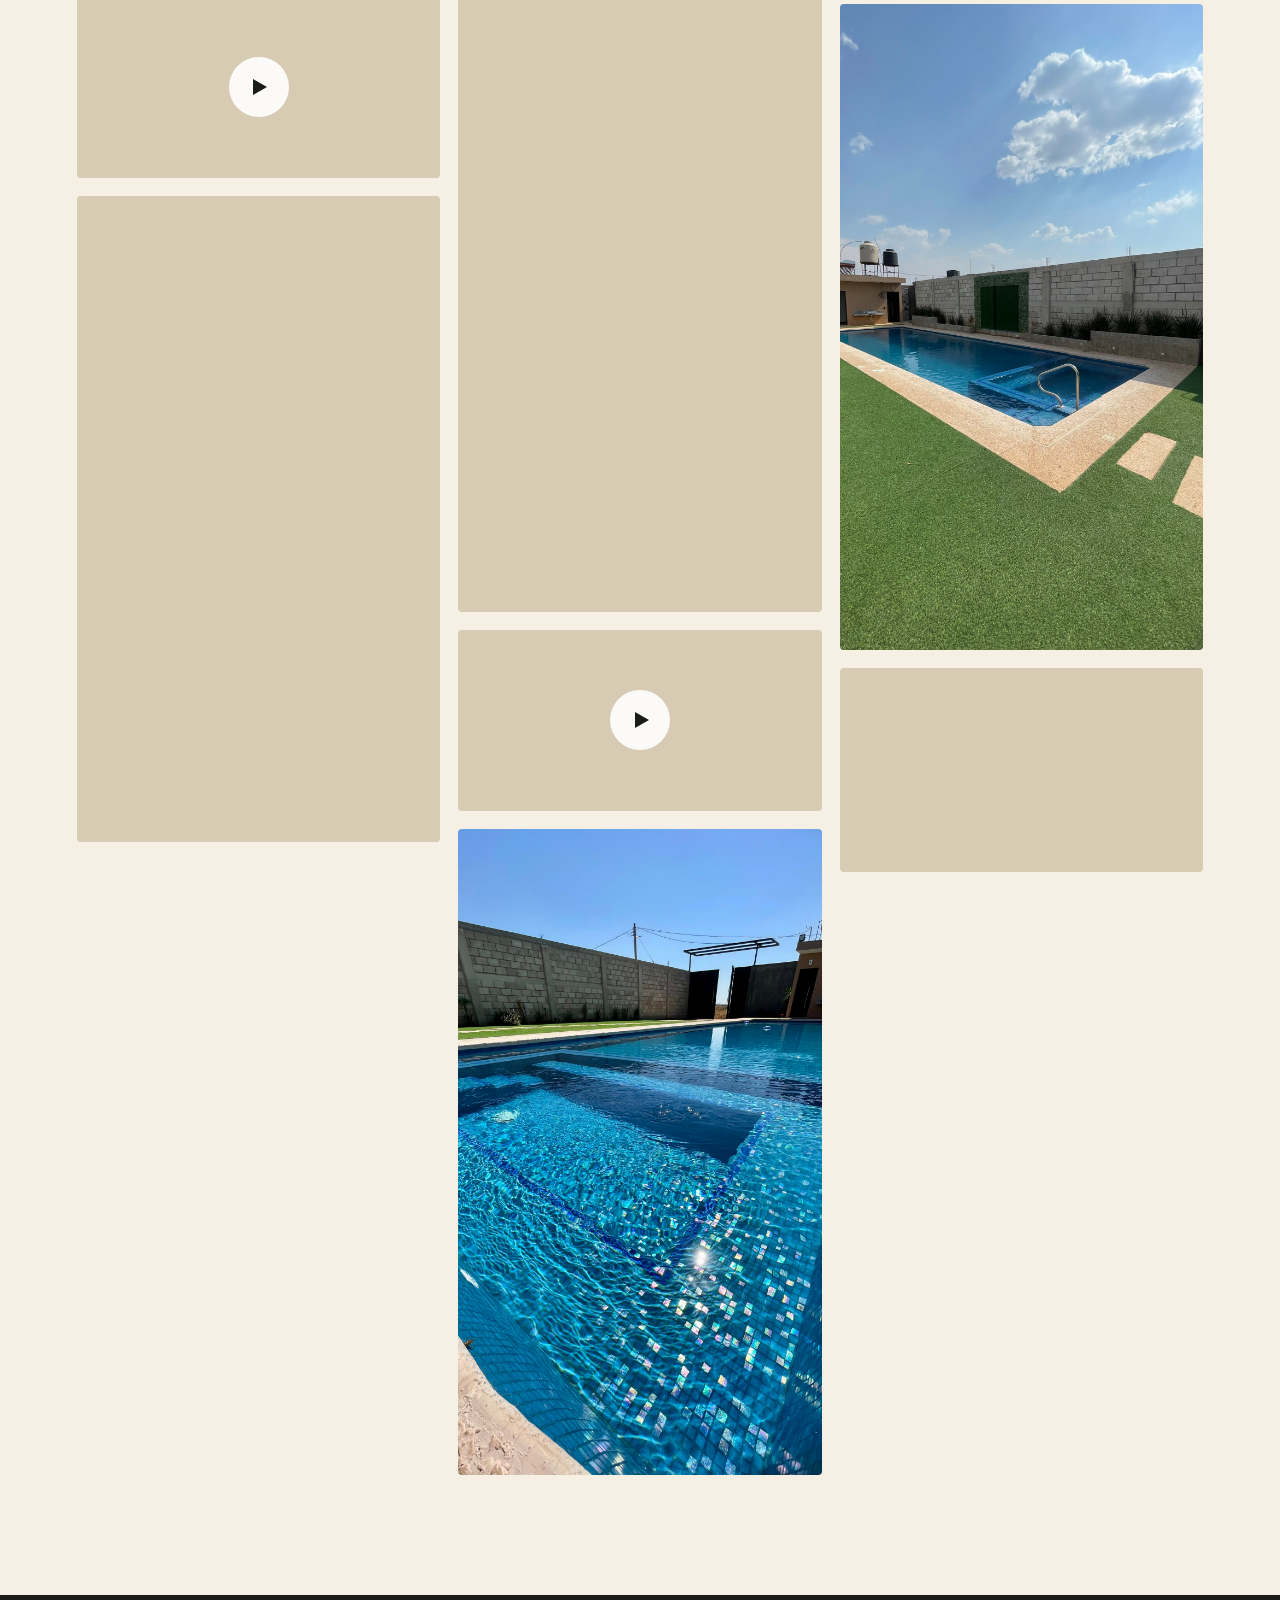
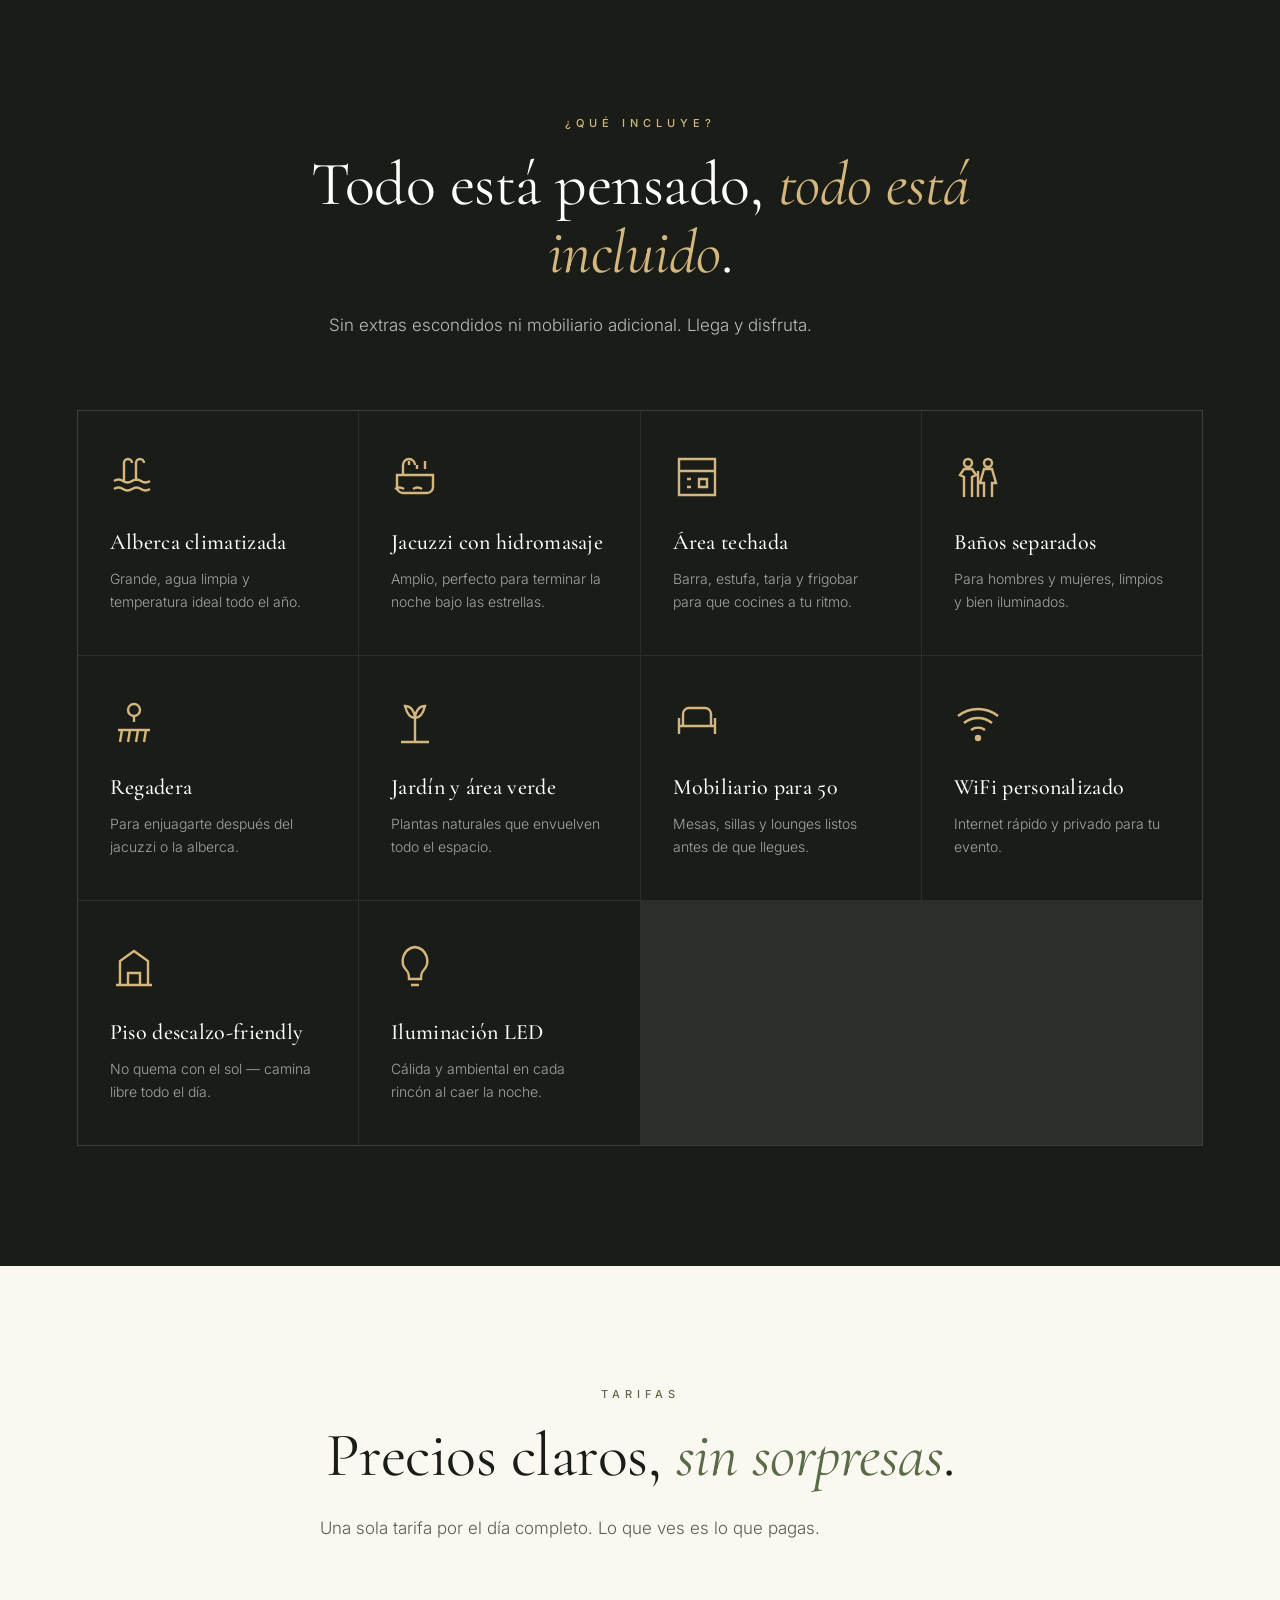
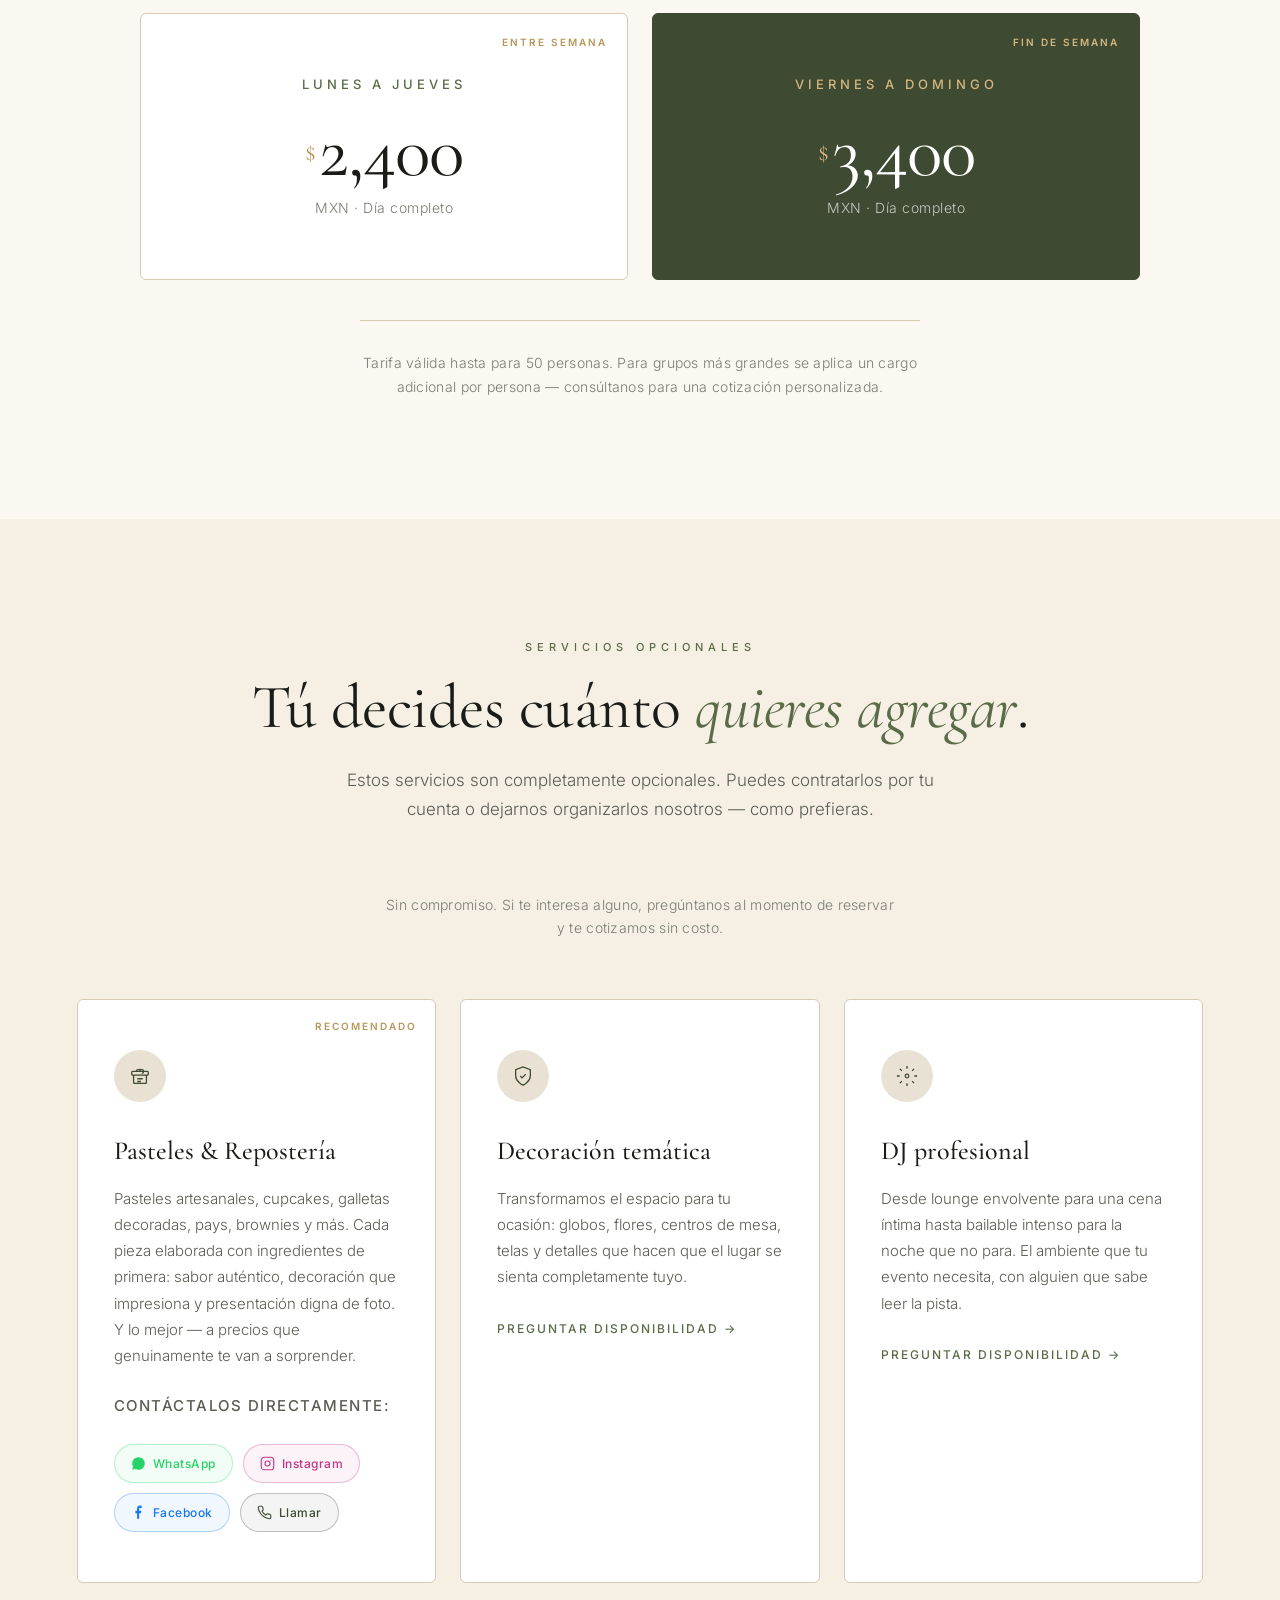
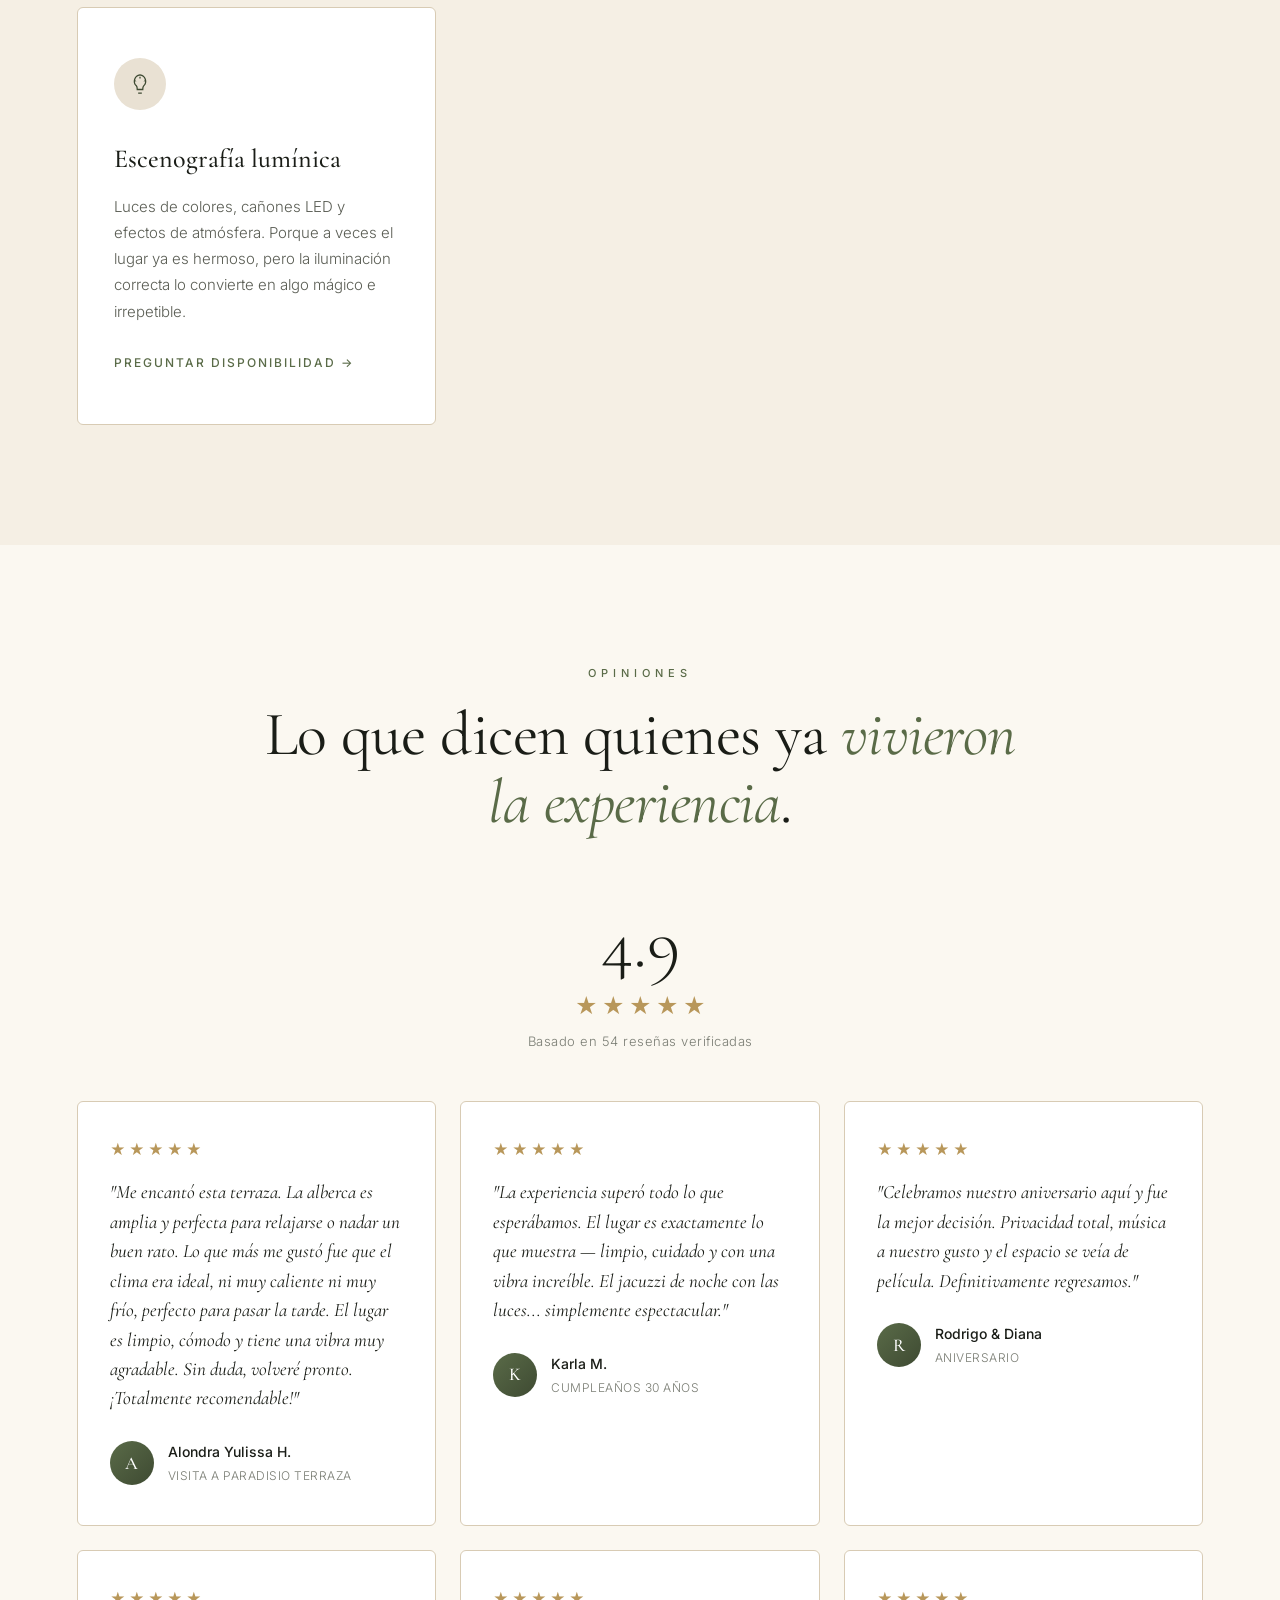
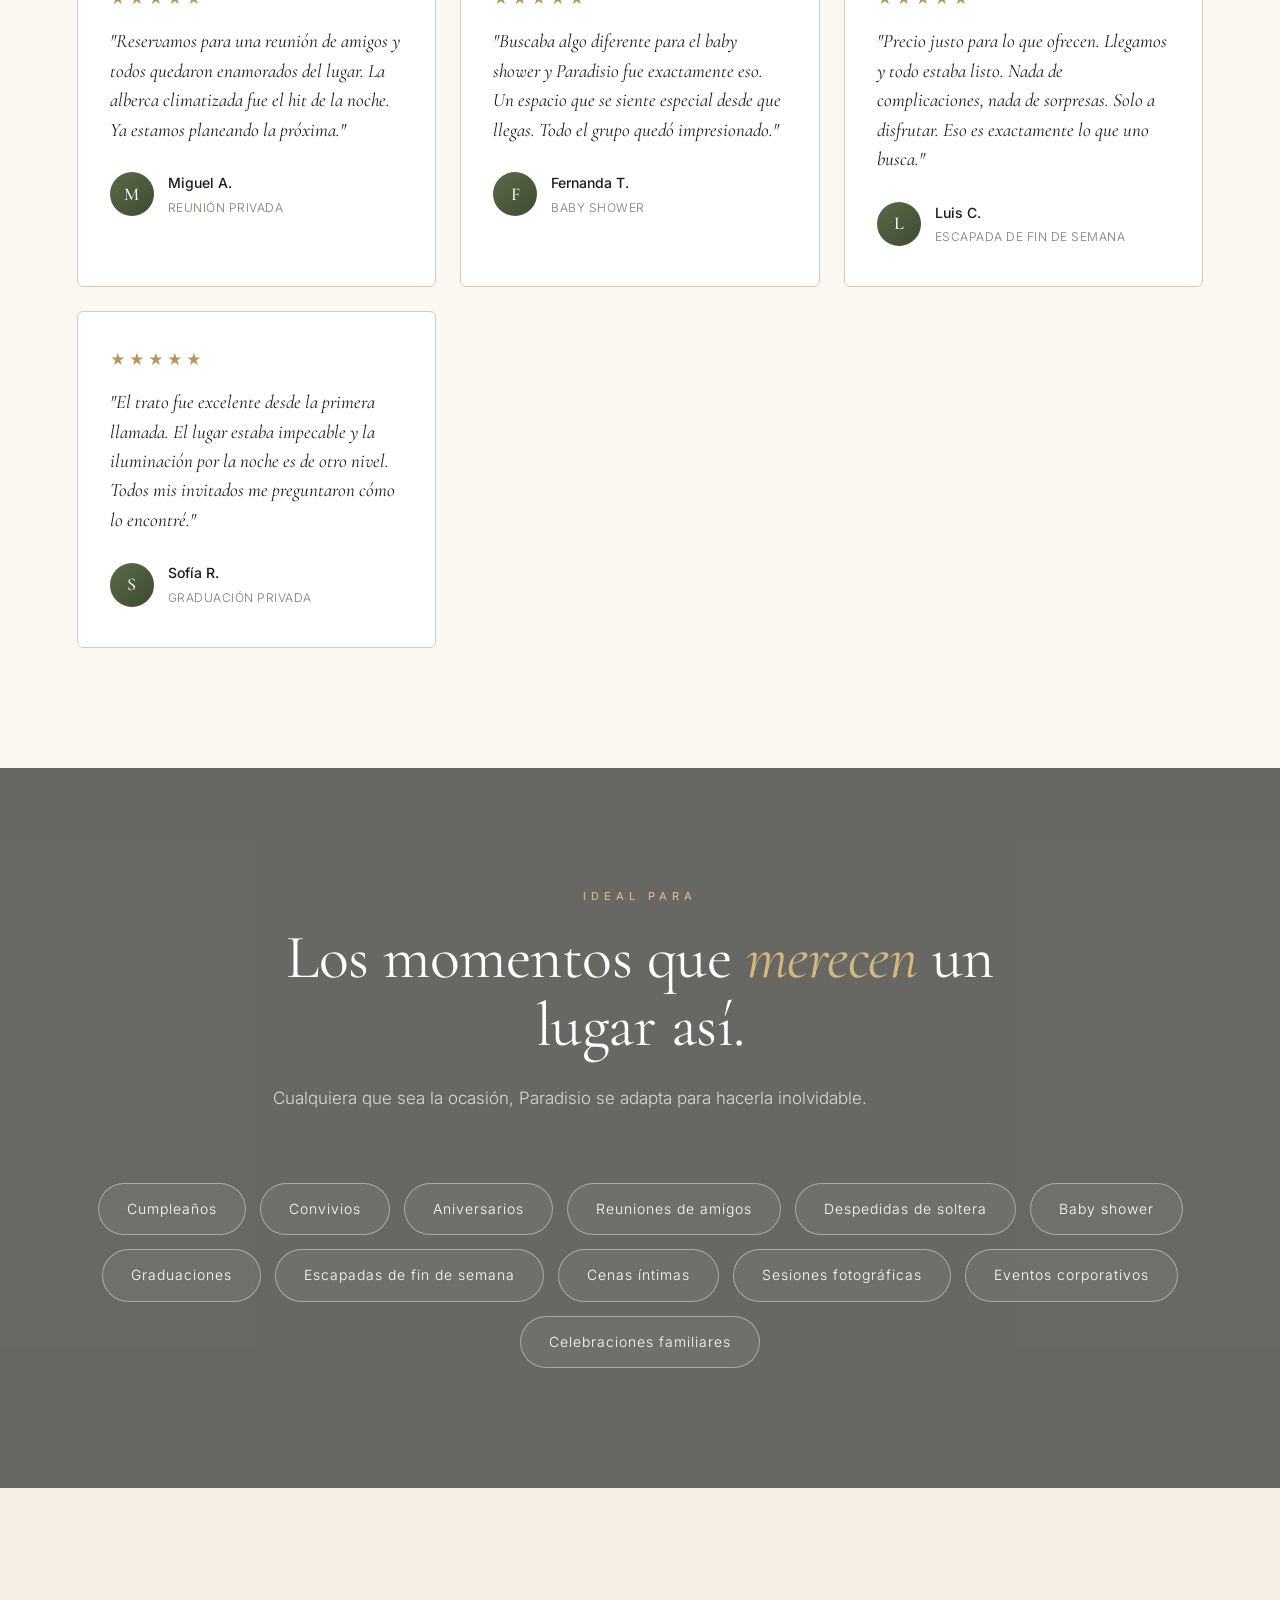
==== commit 9720df89: "Se actualizan las fotos y videos Se actualizan las fotos y videos" ====
--- a/index.html
+++ b/index.html
@@ -12,7 +12,7 @@
 <meta property="og:description" content="Más privada que un salón, más especial que una casa. Alberca climatizada, jacuzzi, jardín y área lounge. Reserva tu experiencia exclusiva desde $2,400 MXN." />
 <meta property="og:type" content="website" />
 <meta property="og:url" content="https://paradisioterraza.com/" />
-<meta property="og:image" content="Fotos/IMG_5337.JPEG" />
+<meta property="og:image" content="Fotos/foto_bck.jpeg" />
 <meta property="og:locale" content="es_MX" />
 <meta name="twitter:card" content="summary_large_image" />
 <meta name="twitter:title" content="Paradisio Terraza — Privada, exclusiva y memorable" />
@@ -36,7 +36,7 @@
   "url":"https://paradisioterraza.com",
   "telephone":"+523310394617",
   "priceRange":"$2,400 - $3,400 MXN",
-  "image":"Fotos/IMG_5337.JPEG",
+  "image":"Fotos/foto_bck.jpeg",
   "address":{
     "@type":"PostalAddress",
     "streetAddress":"5 de Febrero 161",
@@ -75,8 +75,8 @@
 }
 </script>
 <!-- Precarga recursos críticos above-the-fold -->
-<link rel="preload" href="Fotos/IMG_5337.JPEG" as="image" fetchpriority="high" />
-<link rel="preload" href="Fotos/5b146bc15602439785b3f2bf98a4c260.mp4" as="video" type="video/mp4" />
+<link rel="preload" href="Fotos/foto_bck.jpeg" as="image" fetchpriority="high" />
+<link rel="preload" href="Fotos/hero_video.mp4" as="video" type="video/mp4" />
 <link rel="preconnect" href="https://fonts.googleapis.com" />
 <link rel="preconnect" href="https://fonts.gstatic.com" crossorigin />
 <link href="https://fonts.googleapis.com/css2?family=Cormorant+Garamond:wght@300;400;500;600;700&family=Inter:wght@300;400;500;600&display=swap" rel="stylesheet" />
@@ -240,7 +240,7 @@
   }
   .hero-bg{
     position:absolute;inset:0;z-index:0;
-    background:url('Fotos/IMG_5337.JPEG') center/cover no-repeat;
+    background:url('Fotos/foto_bck.jpeg') center/cover no-repeat;
   }
   .hero-bg video, .hero-bg img{
     width:100%;height:100%;object-fit:cover;
@@ -465,7 +465,7 @@
 
   /* ==================== EVENTOS ==================== */
   .events{
-    background:url('Fotos/IMG_5337.JPEG') center/cover scroll;
+    background:url('Fotos/foto_bck.jpeg') center/cover scroll;
     color:var(--white);text-align:center;position:relative;
   }
   @supports (background-attachment:fixed){
@@ -853,8 +853,8 @@
 <!-- ============ HERO ============ -->
 <section class="hero" id="top">
   <div class="hero-bg">
-    <video autoplay muted loop playsinline poster="Fotos/IMG_5337.JPEG">
-      <source src="Fotos/5b146bc15602439785b3f2bf98a4c260.mp4" type="video/mp4" />
+    <video autoplay muted loop playsinline poster="Fotos/foto_bck.jpeg">
+      <source src="Fotos/hero_video.mp4" type="video/mp4" />
     </video>
   </div>
   <div class="hero-content">
@@ -888,7 +888,7 @@
       <p data-i18n="exp.p3">Pensado para celebraciones íntimas, escapadas de fin de semana y momentos que merecen un lugar a su altura.</p>
     </div>
     <div class="experience-image reveal">
-      <img src="Fotos/IMG_5097.JPEG" alt="Paradisio Terraza experiencia" loading="lazy" decoding="async" fetchpriority="low" />
+      <img src="Fotos/foto_17.jpeg" alt="Paradisio Terraza experiencia" loading="lazy" decoding="async" fetchpriority="low" />
     </div>
   </div>
 </section>
@@ -1301,25 +1301,42 @@
 
 /* ====================== GALLERY ASSETS ====================== */
 const GALLERY = [
-  {t:'img', src:'Fotos/IMG_4669.JPEG'},
-  {t:'img', src:'Fotos/IMG_5455.JPEG'},
-  {t:'img', src:'Fotos/IMG_4683.JPEG'},
-  {t:'img', src:'Fotos/IMG_7896.JPEG'},
-  {t:'img', src:'Fotos/IMG_5506.JPEG'},
-  {t:'img', src:'Fotos/IMG_4834.JPEG'},
-  {t:'img', src:'Fotos/IMG_9103.JPEG'},
-  {t:'video', src:'Fotos/c0402babc3e4419f8e5989c7604f553f.MP4'},
-  {t:'img', src:'Fotos/IMG_5013.JPEG'},
-  {t:'img', src:'Fotos/IMG_7921.JPEG'},
-  {t:'img', src:'Fotos/IMG_4671.JPEG'},
-  {t:'img', src:'Fotos/IMG_8174.JPEG'},
-  {t:'img', src:'Fotos/IMG_9451.JPEG'},
-  {t:'img', src:'Fotos/IMG_4835.JPEG'},
-  {t:'img', src:'Fotos/IMG_9459.JPEG'},
-  {t:'img', src:'Fotos/IMG_6767.JPEG'},
-  {t:'img', src:'Fotos/IMG_3745.JPEG'},
-  {t:'img', src:'Fotos/BBAB7088-2A0A-44F9-92CE-EA278A34ECF3.jpg'},
-  {t:'img', src:'Fotos/540e27ae-f0a5-4816-930b-bfdc9da147ee.JPEG'}
+  {t:'img',   src:'Fotos/foto_1.jpeg'},
+  {t:'img',   src:'Fotos/foto_2.jpeg'},
+  {t:'img',   src:'Fotos/foto_3.jpeg'},
+  {t:'img',   src:'Fotos/foto_4.jpeg'},
+  {t:'img',   src:'Fotos/foto_5.jpeg'},
+  {t:'img',   src:'Fotos/foto_6.jpeg'},
+  {t:'img',   src:'Fotos/foto_7.jpeg'},
+  {t:'img',   src:'Fotos/foto_8.jpeg'},
+  {t:'img',   src:'Fotos/foto_9.jpeg'},
+  {t:'img',   src:'Fotos/foto_10.jpeg'},
+  {t:'video', src:'Fotos/video_1.mp4'},
+  {t:'img',   src:'Fotos/foto_11.jpeg'},
+  {t:'img',   src:'Fotos/foto_12.jpeg'},
+  {t:'img',   src:'Fotos/foto_13.jpeg'},
+  {t:'img',   src:'Fotos/foto_14.jpeg'},
+  {t:'img',   src:'Fotos/foto_15.jpeg'},
+  {t:'img',   src:'Fotos/foto_16.jpeg'},
+  {t:'img',   src:'Fotos/foto_17.jpeg'},
+  {t:'img',   src:'Fotos/foto_18.jpeg'},
+  {t:'img',   src:'Fotos/foto_19.jpeg'},
+  {t:'img',   src:'Fotos/foto_20.jpeg'},
+  {t:'img',   src:'Fotos/foto_21.jpeg'},
+  {t:'video', src:'Fotos/video_2.mp4'},
+  {t:'img',   src:'Fotos/foto_22.jpeg'},
+  {t:'img',   src:'Fotos/foto_23.jpeg'},
+  {t:'img',   src:'Fotos/foto_24.jpeg'},
+  {t:'img',   src:'Fotos/foto_25.jpeg'},
+  {t:'img',   src:'Fotos/foto_26.jpeg'},
+  {t:'img',   src:'Fotos/foto_27.jpeg'},
+  {t:'img',   src:'Fotos/foto_28.jpeg'},
+  {t:'img',   src:'Fotos/foto_29.jpeg'},
+  {t:'img',   src:'Fotos/foto_30.jpeg'},
+  {t:'video', src:'Fotos/video_3.mp4'},
+  {t:'img',   src:'Fotos/foto_31.jpeg'},
+  {t:'img',   src:'Fotos/foto_32.jpeg'},
+  {t:'img',   src:'Fotos/foto_33.jpeg'},
 ];
 
 /* ====================== TESTIMONIALS ====================== */
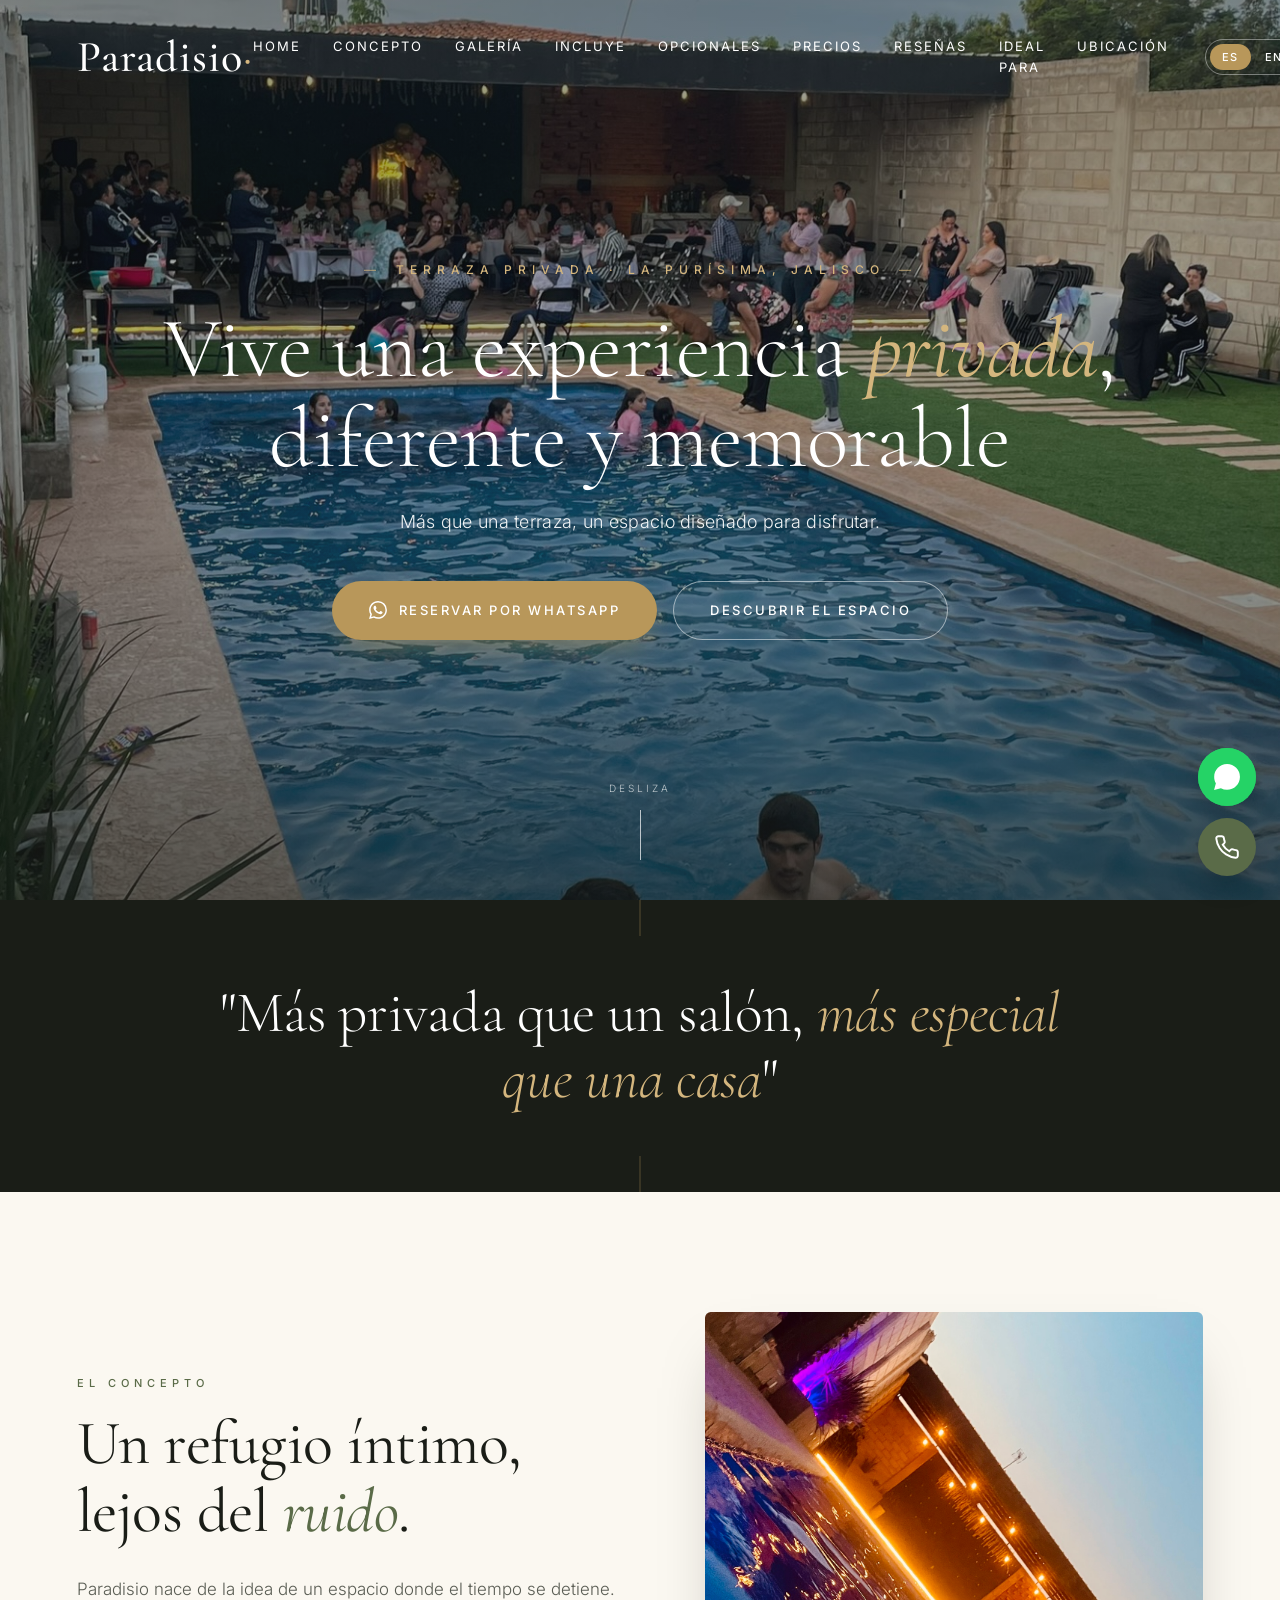
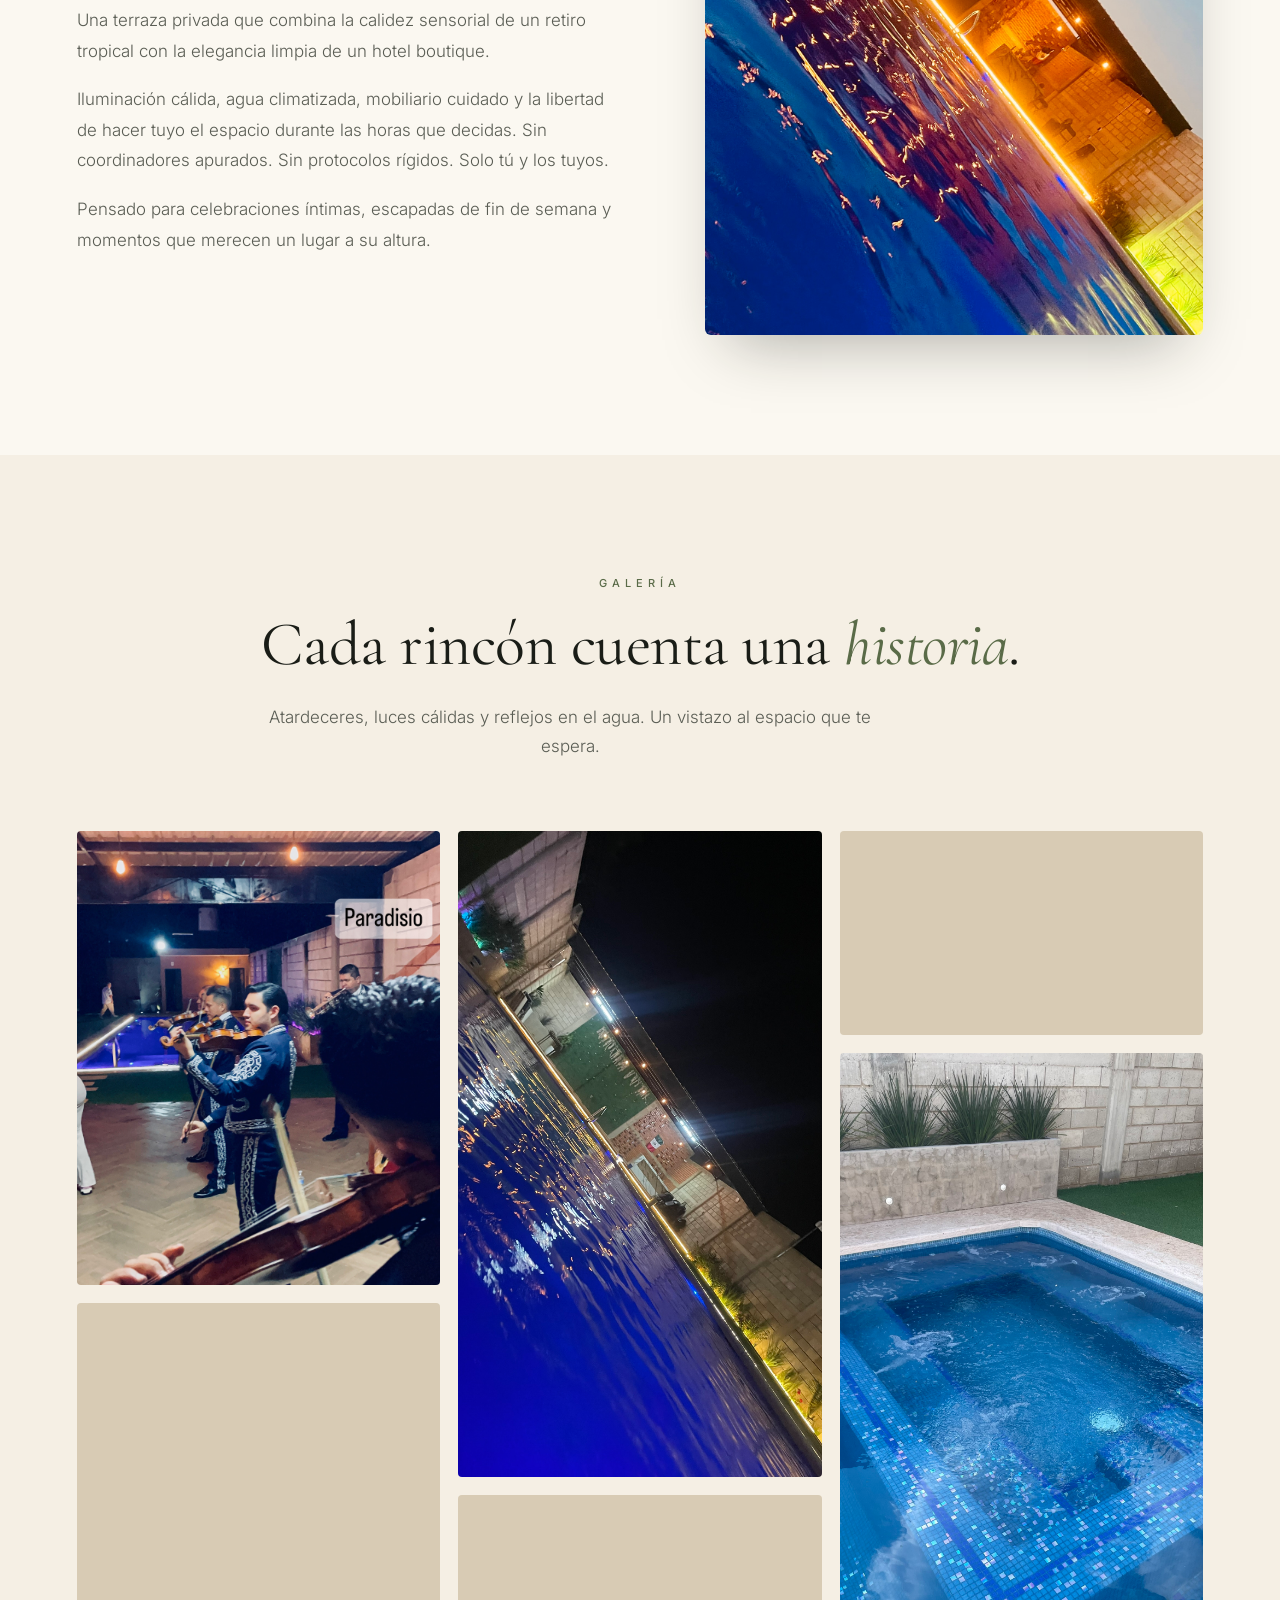
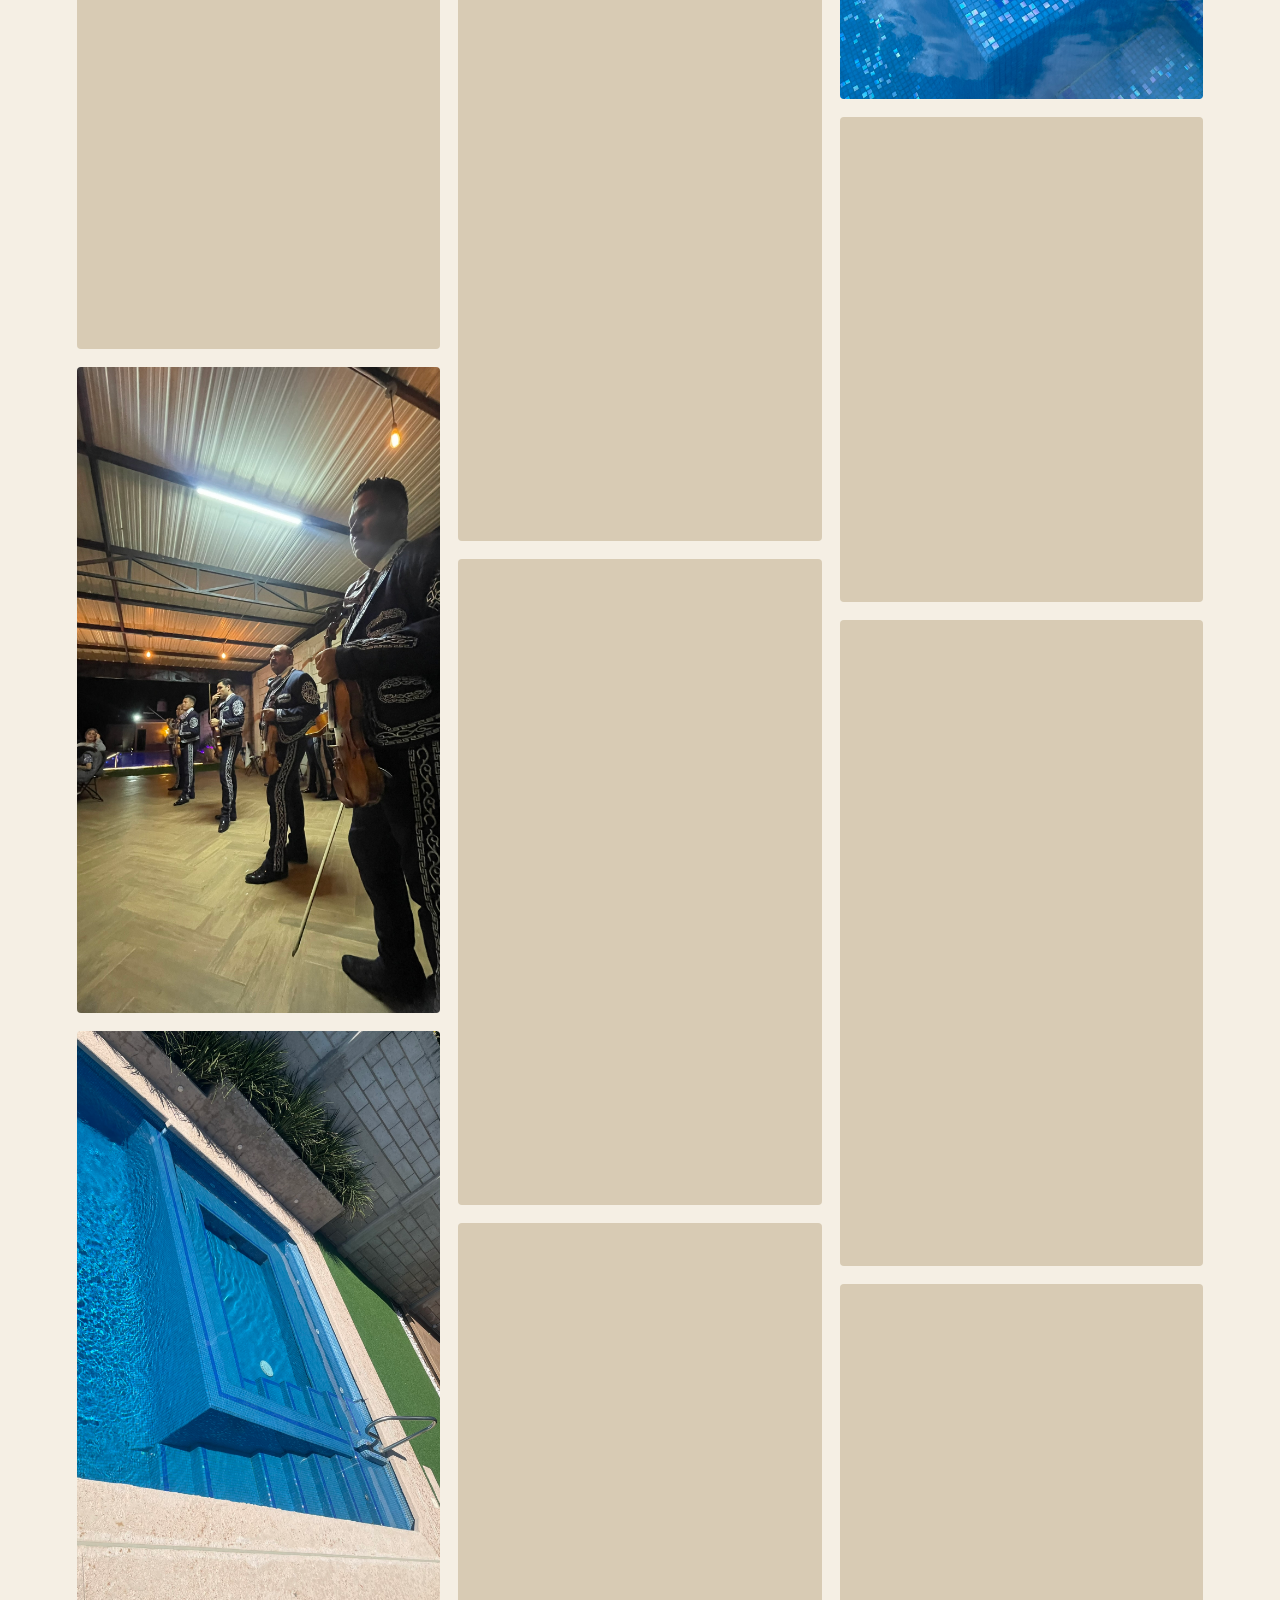
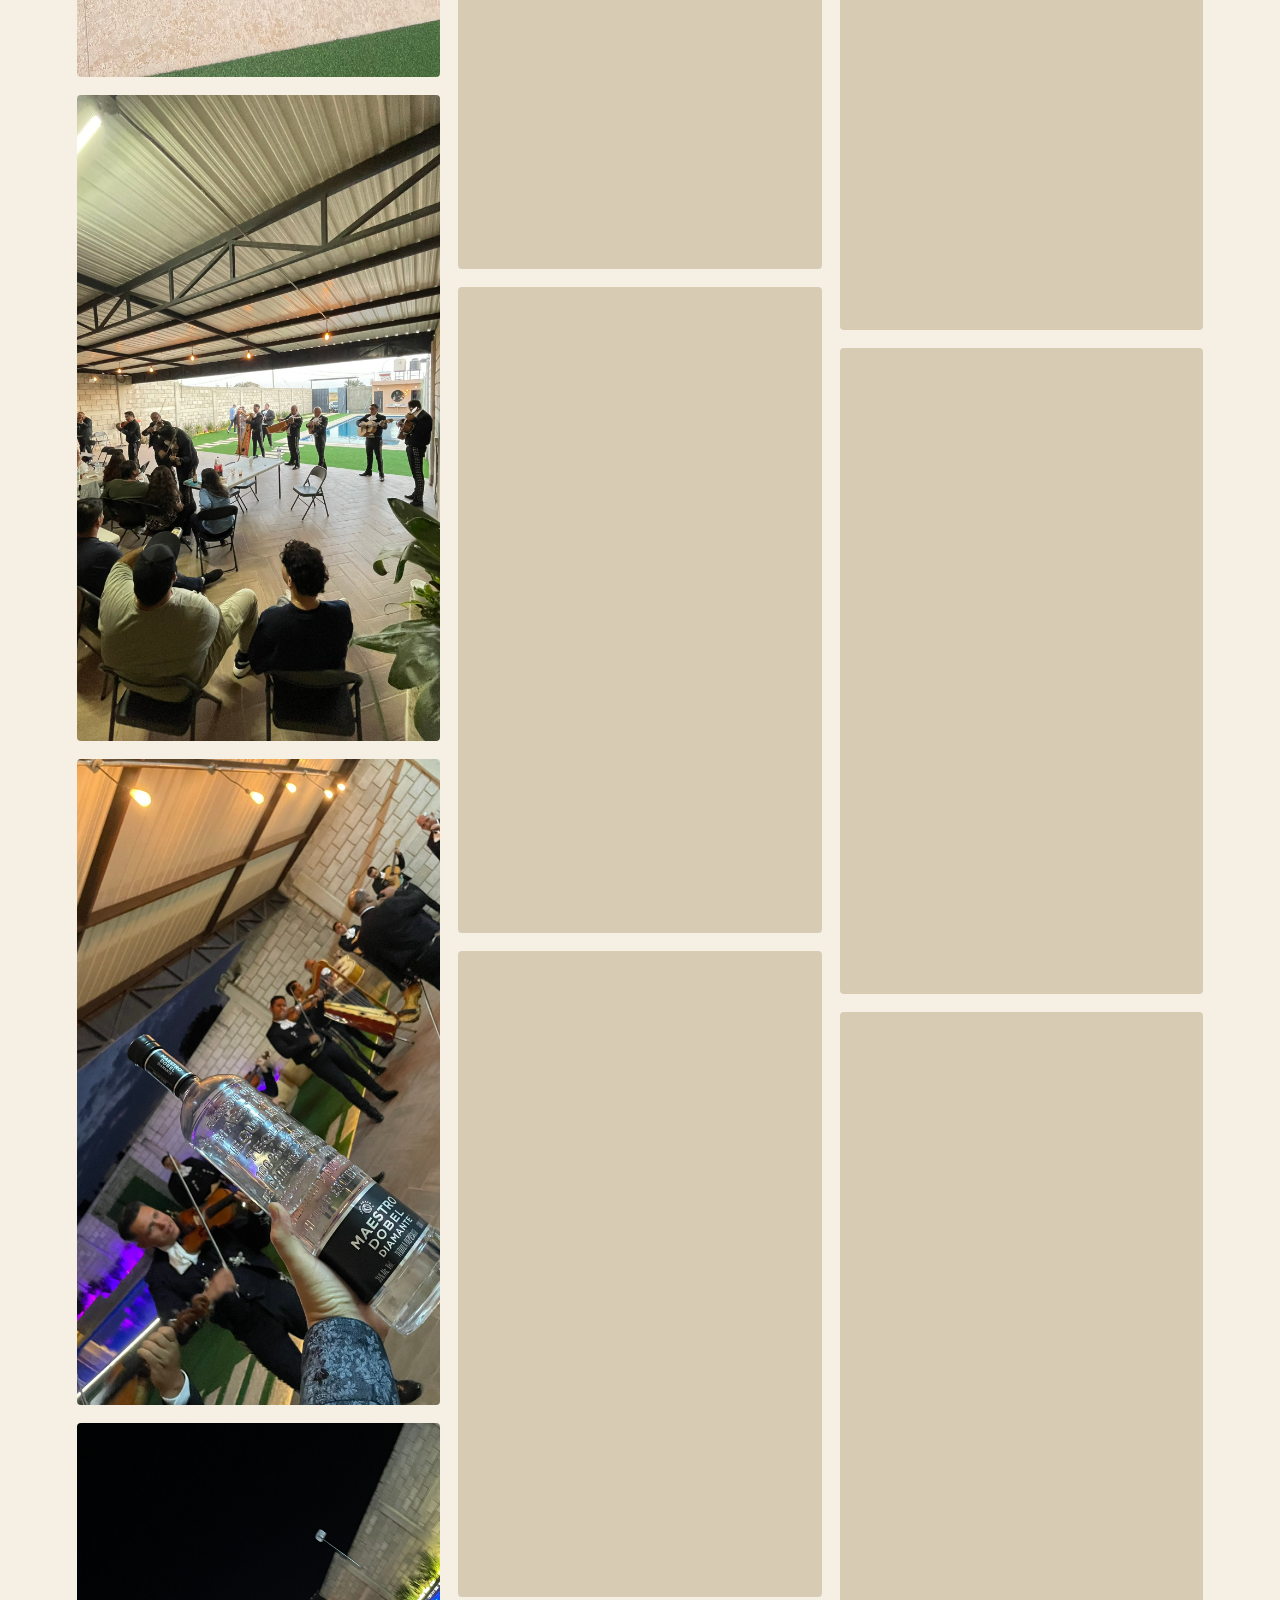
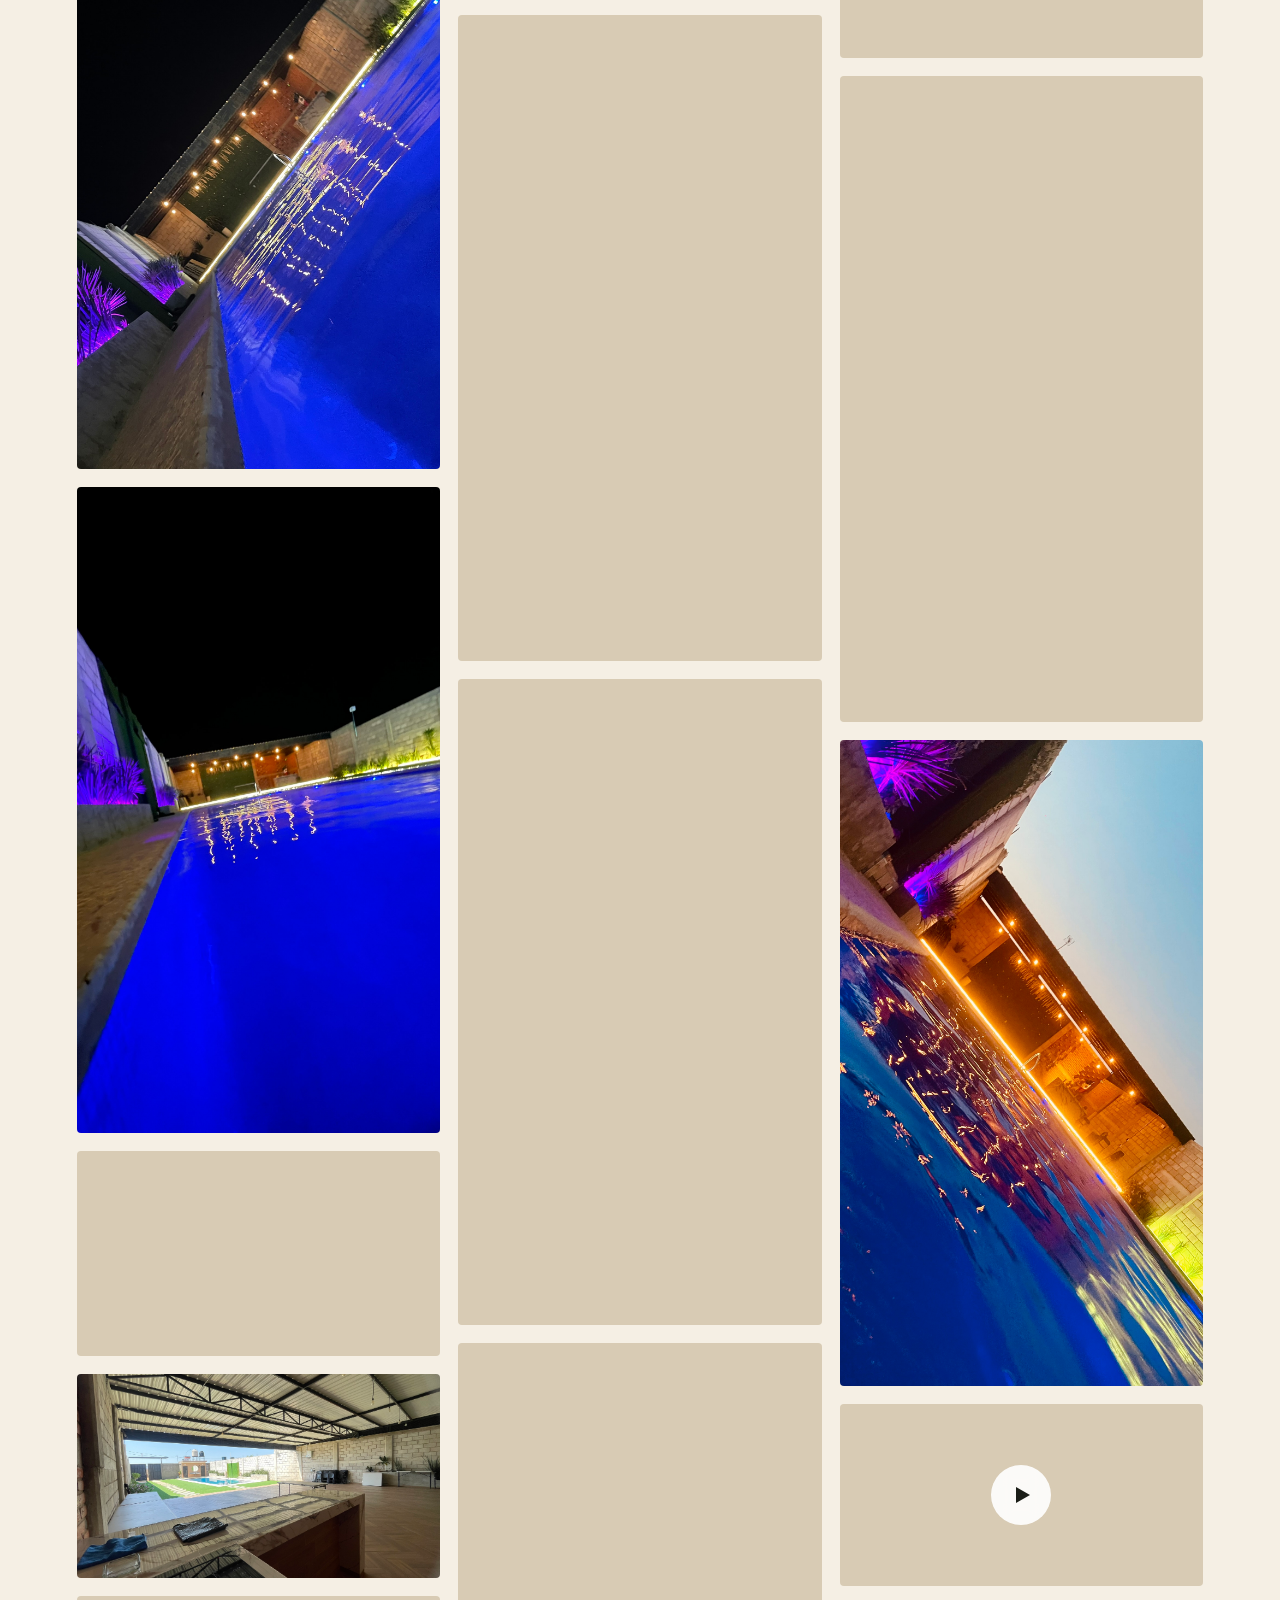
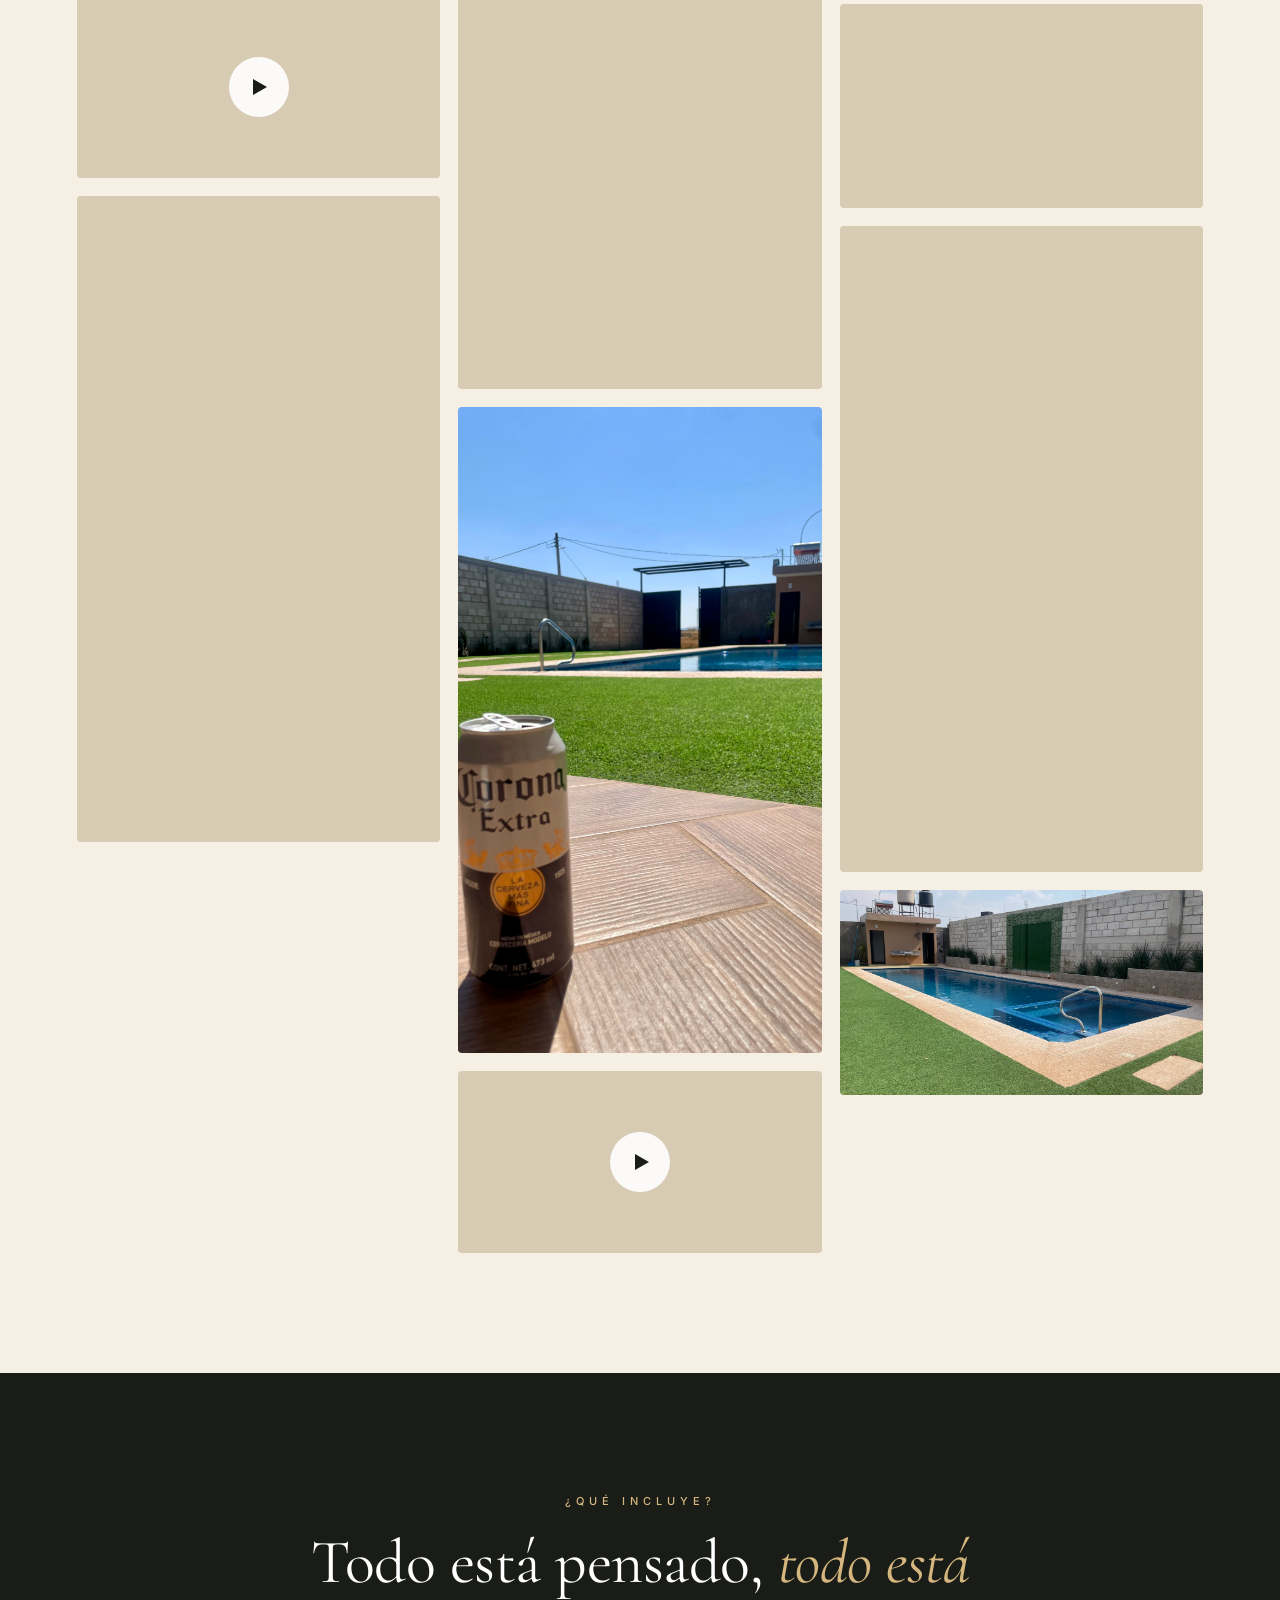
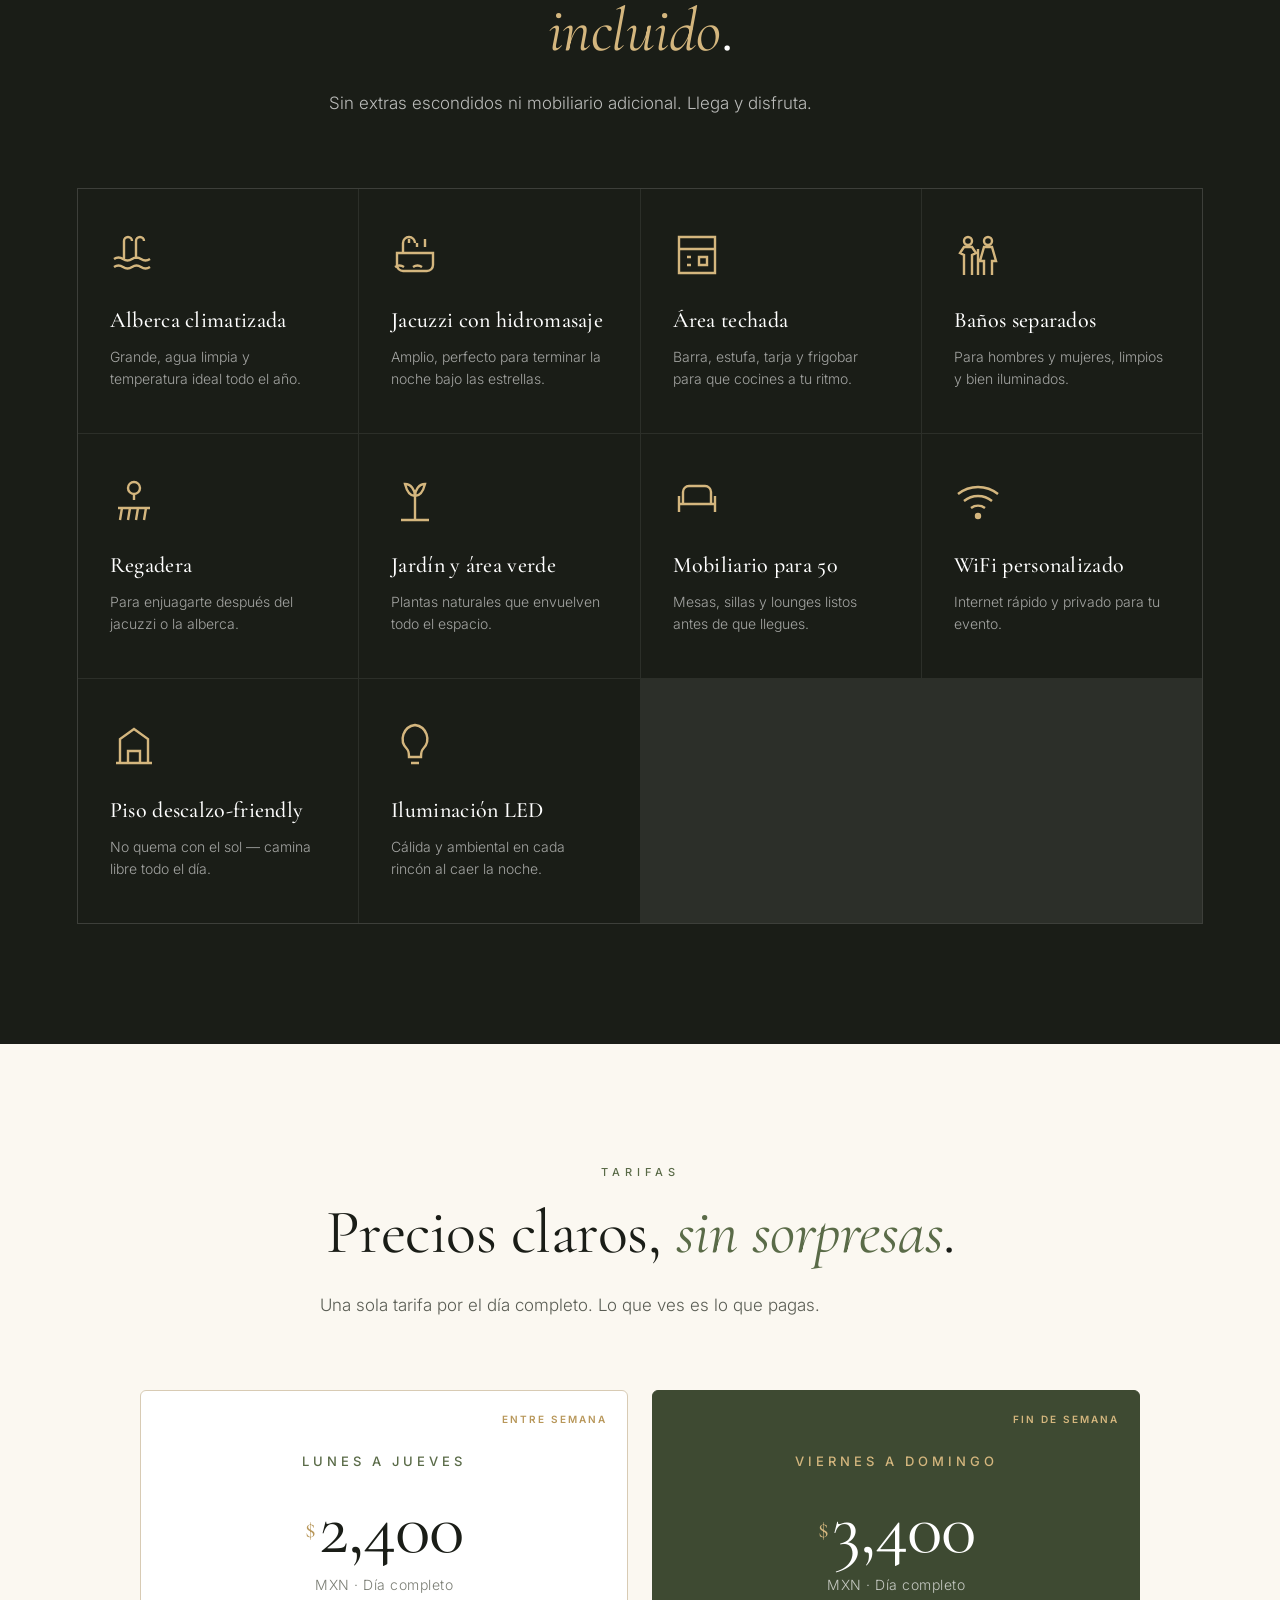
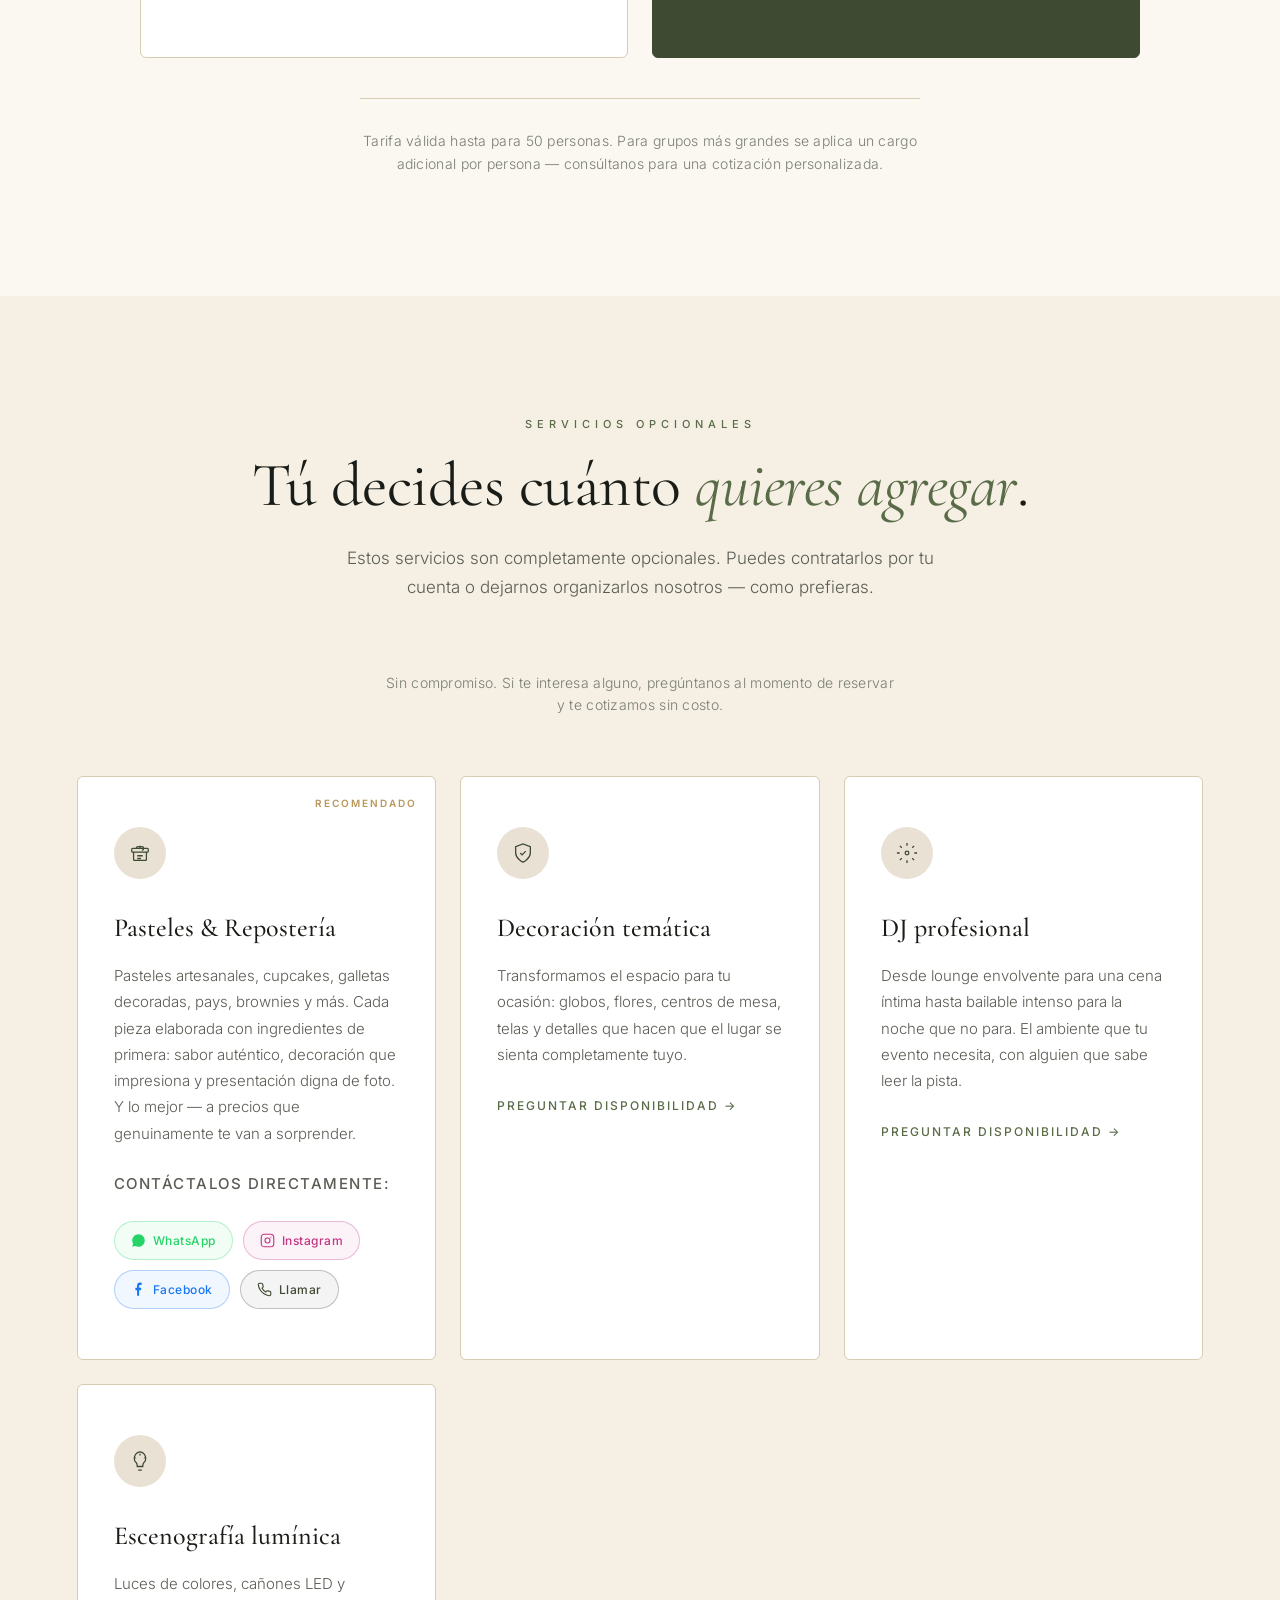
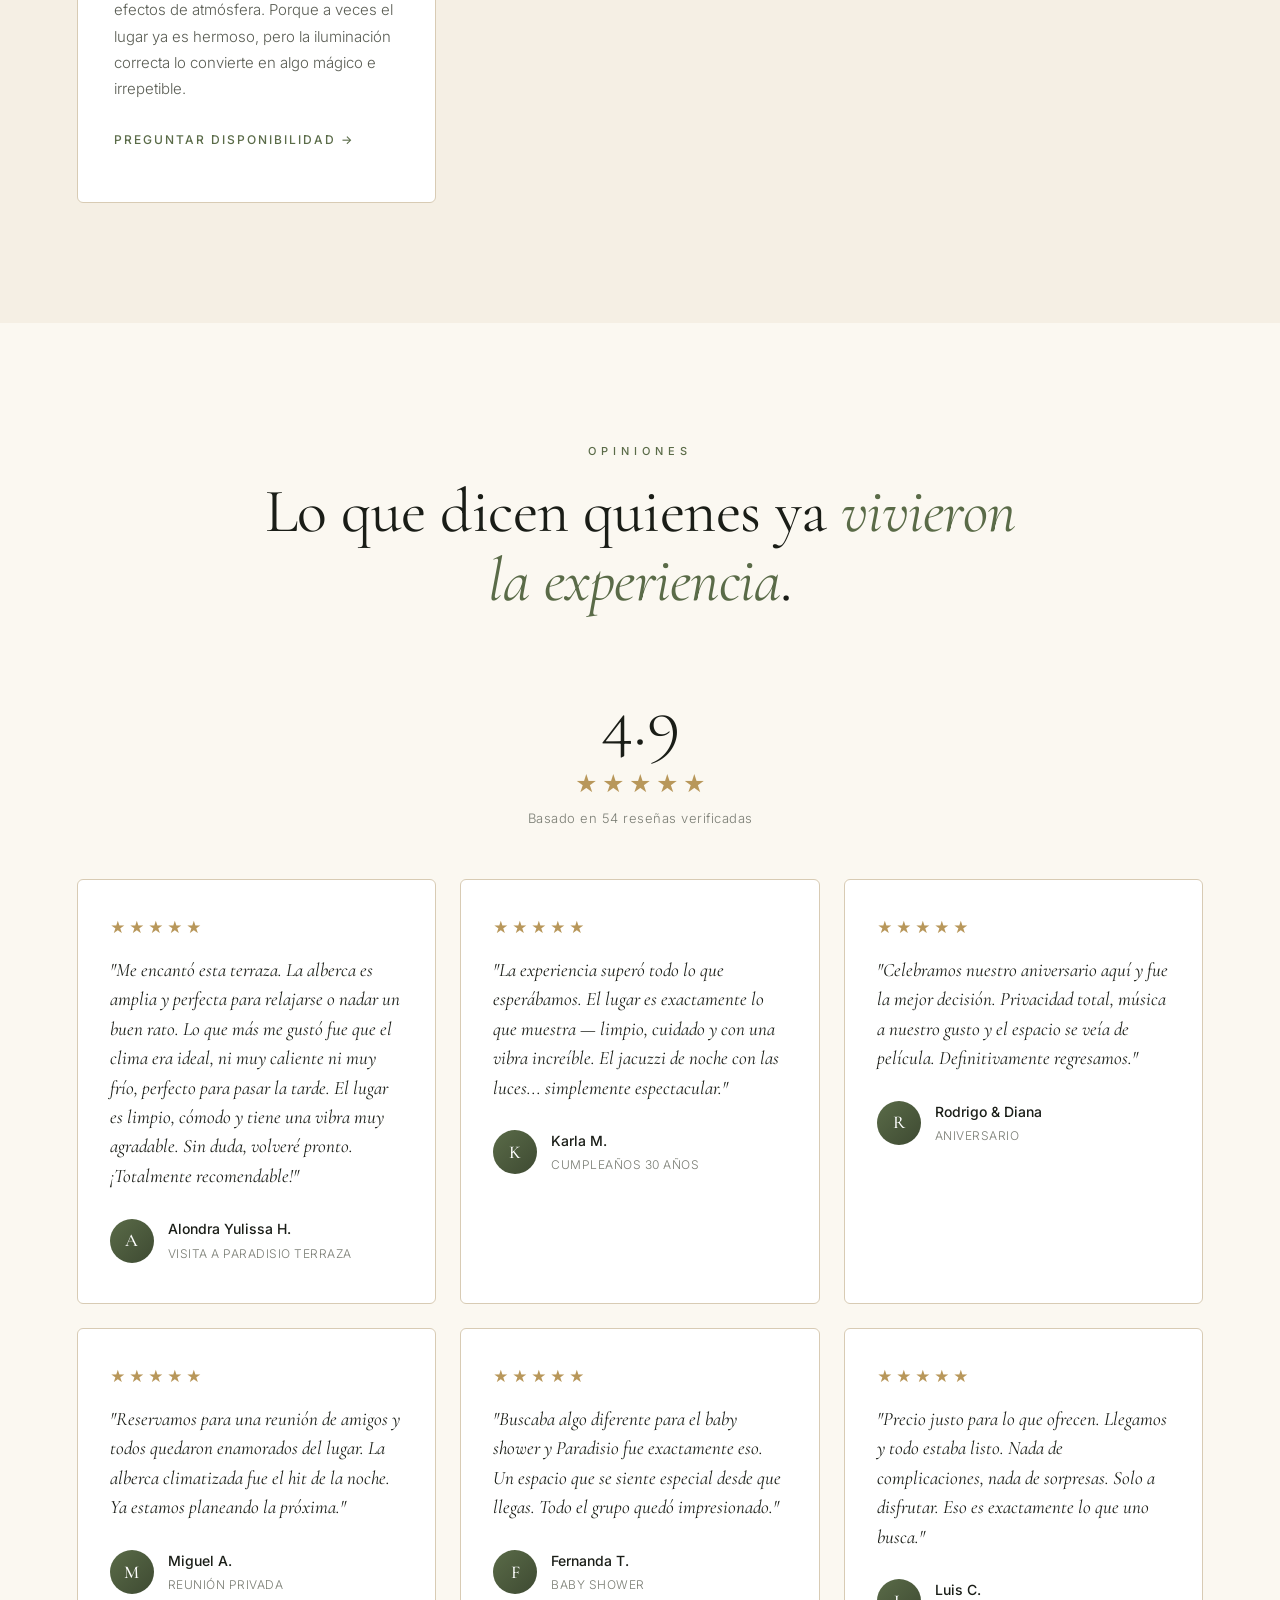
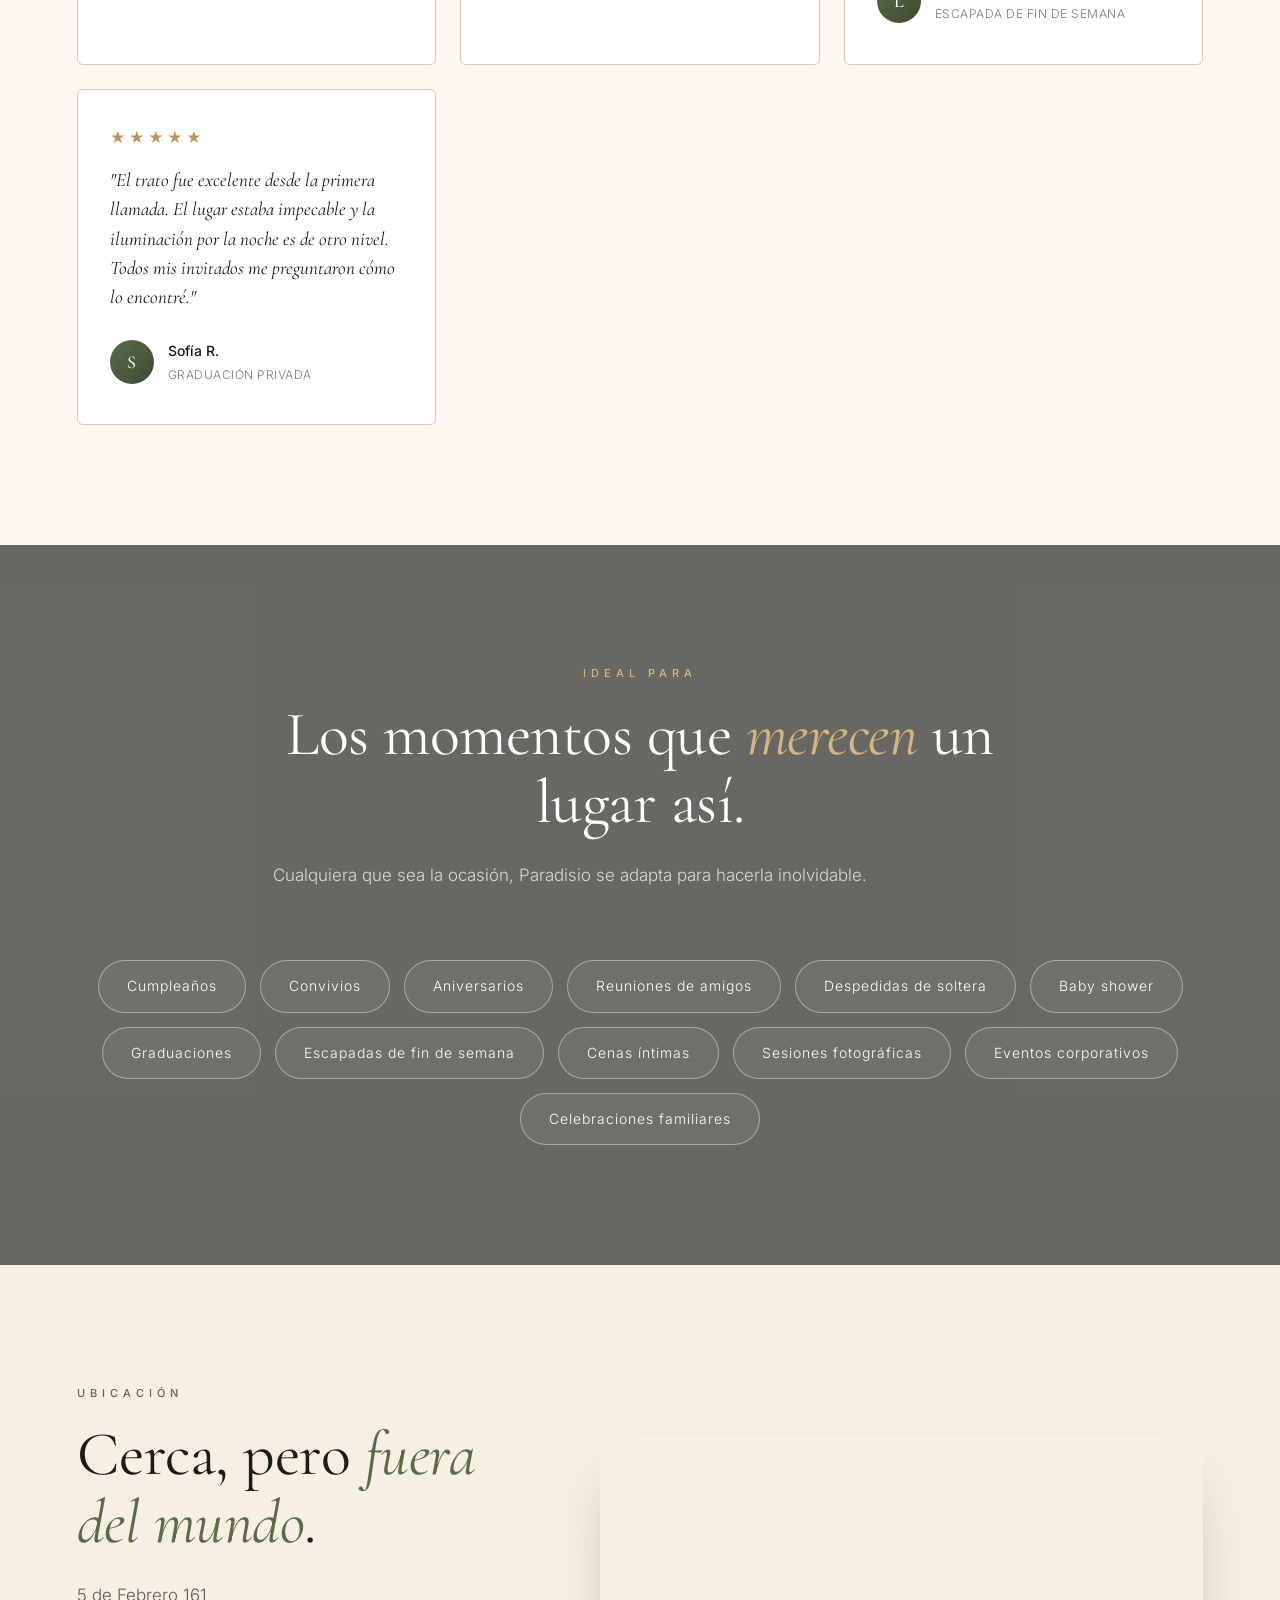
==== commit b843e738: "... ..." ====
--- a/index.html
+++ b/index.html
@@ -888,7 +888,7 @@
       <p data-i18n="exp.p3">Pensado para celebraciones íntimas, escapadas de fin de semana y momentos que merecen un lugar a su altura.</p>
     </div>
     <div class="experience-image reveal">
-      <img src="Fotos/foto_17.jpeg" alt="Paradisio Terraza experiencia" loading="lazy" decoding="async" fetchpriority="low" />
+      <img src="Fotos/foto_30.jpeg" alt="Paradisio Terraza experiencia" loading="lazy" decoding="async" fetchpriority="low" />
     </div>
   </div>
 </section>
@@ -1314,7 +1314,7 @@
   {t:'video', src:'Fotos/video_1.mp4'},
   {t:'img',   src:'Fotos/foto_11.jpeg'},
   {t:'img',   src:'Fotos/foto_12.jpeg'},
-  {t:'img',   src:'Fotos/foto_13.jpeg'},
+  {t:'img',   src:'Fotos/foto_22.jpeg'},
   {t:'img',   src:'Fotos/foto_14.jpeg'},
   {t:'img',   src:'Fotos/foto_15.jpeg'},
   {t:'img',   src:'Fotos/foto_16.jpeg'},
@@ -1324,7 +1324,7 @@
   {t:'img',   src:'Fotos/foto_20.jpeg'},
   {t:'img',   src:'Fotos/foto_21.jpeg'},
   {t:'video', src:'Fotos/video_2.mp4'},
-  {t:'img',   src:'Fotos/foto_22.jpeg'},
+  {t:'img',   src:'Fotos/foto_13.jpeg'},
   {t:'img',   src:'Fotos/foto_23.jpeg'},
   {t:'img',   src:'Fotos/foto_24.jpeg'},
   {t:'img',   src:'Fotos/foto_25.jpeg'},
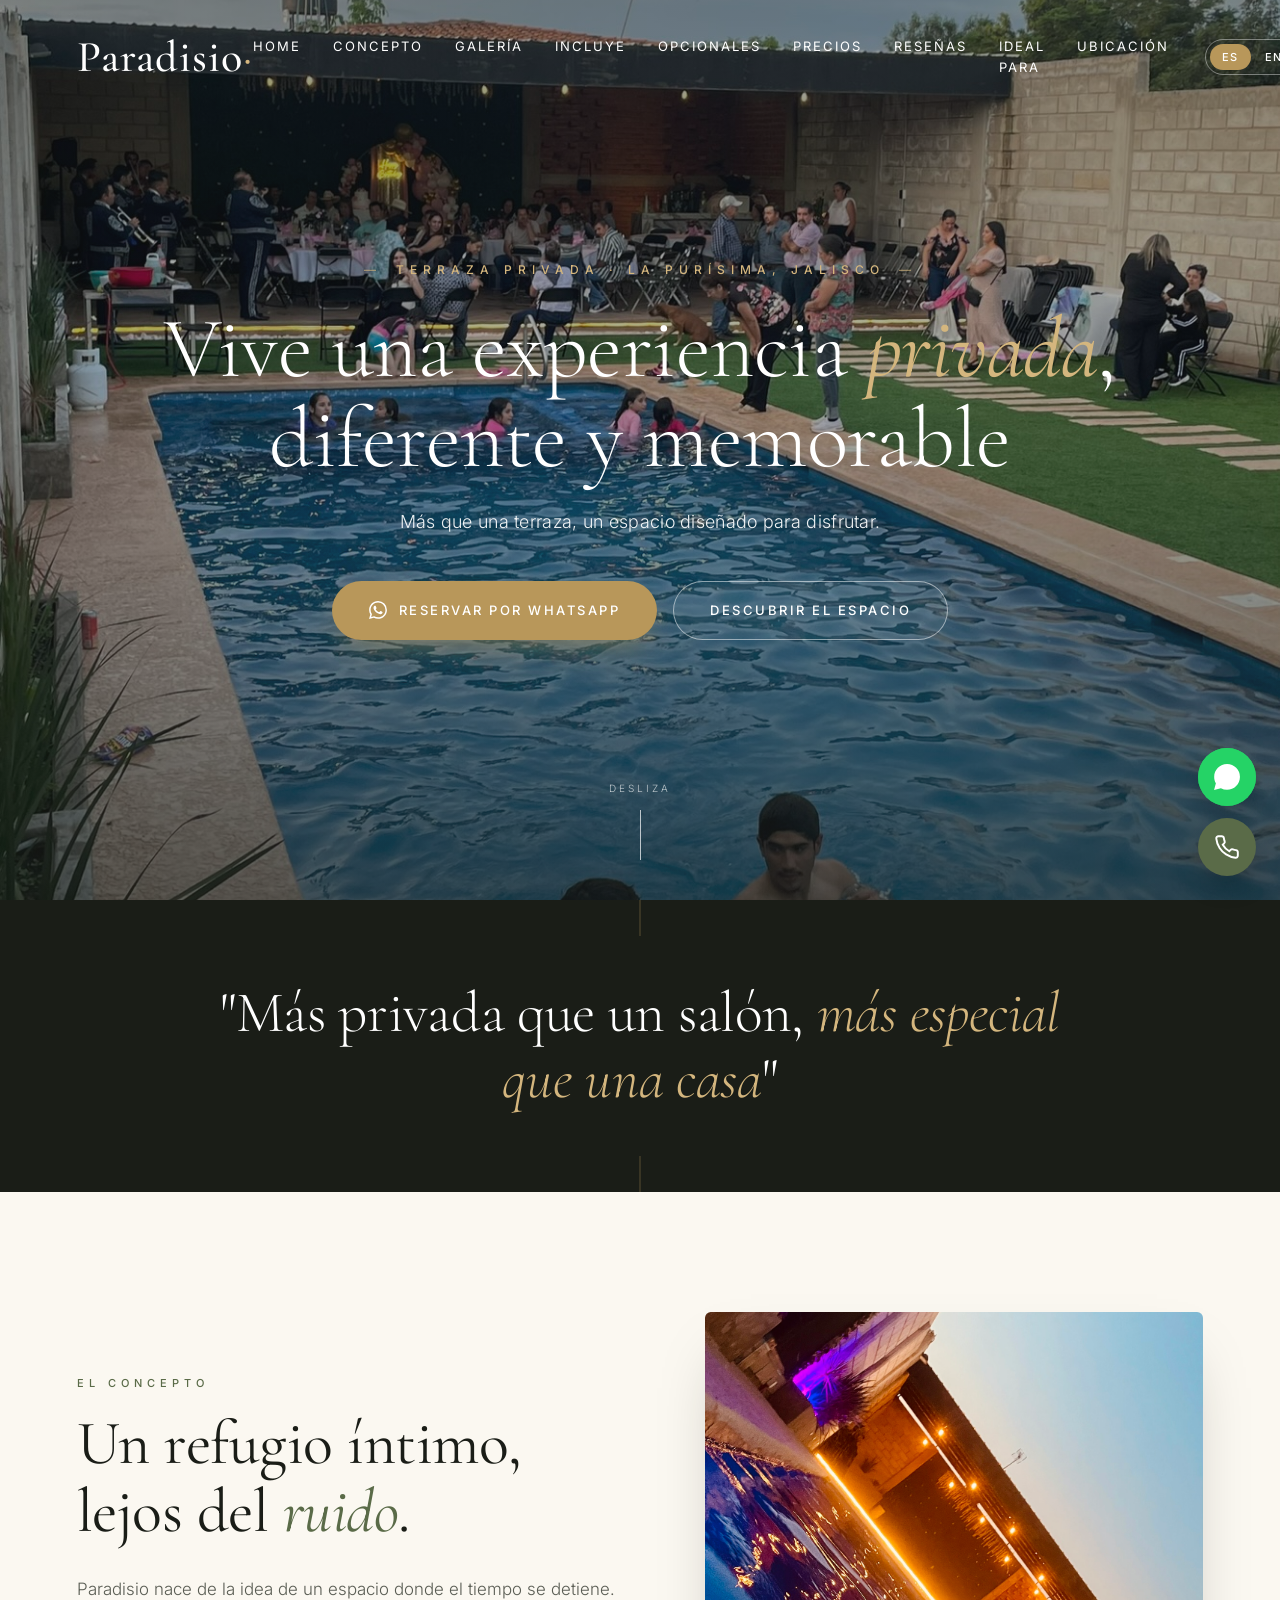
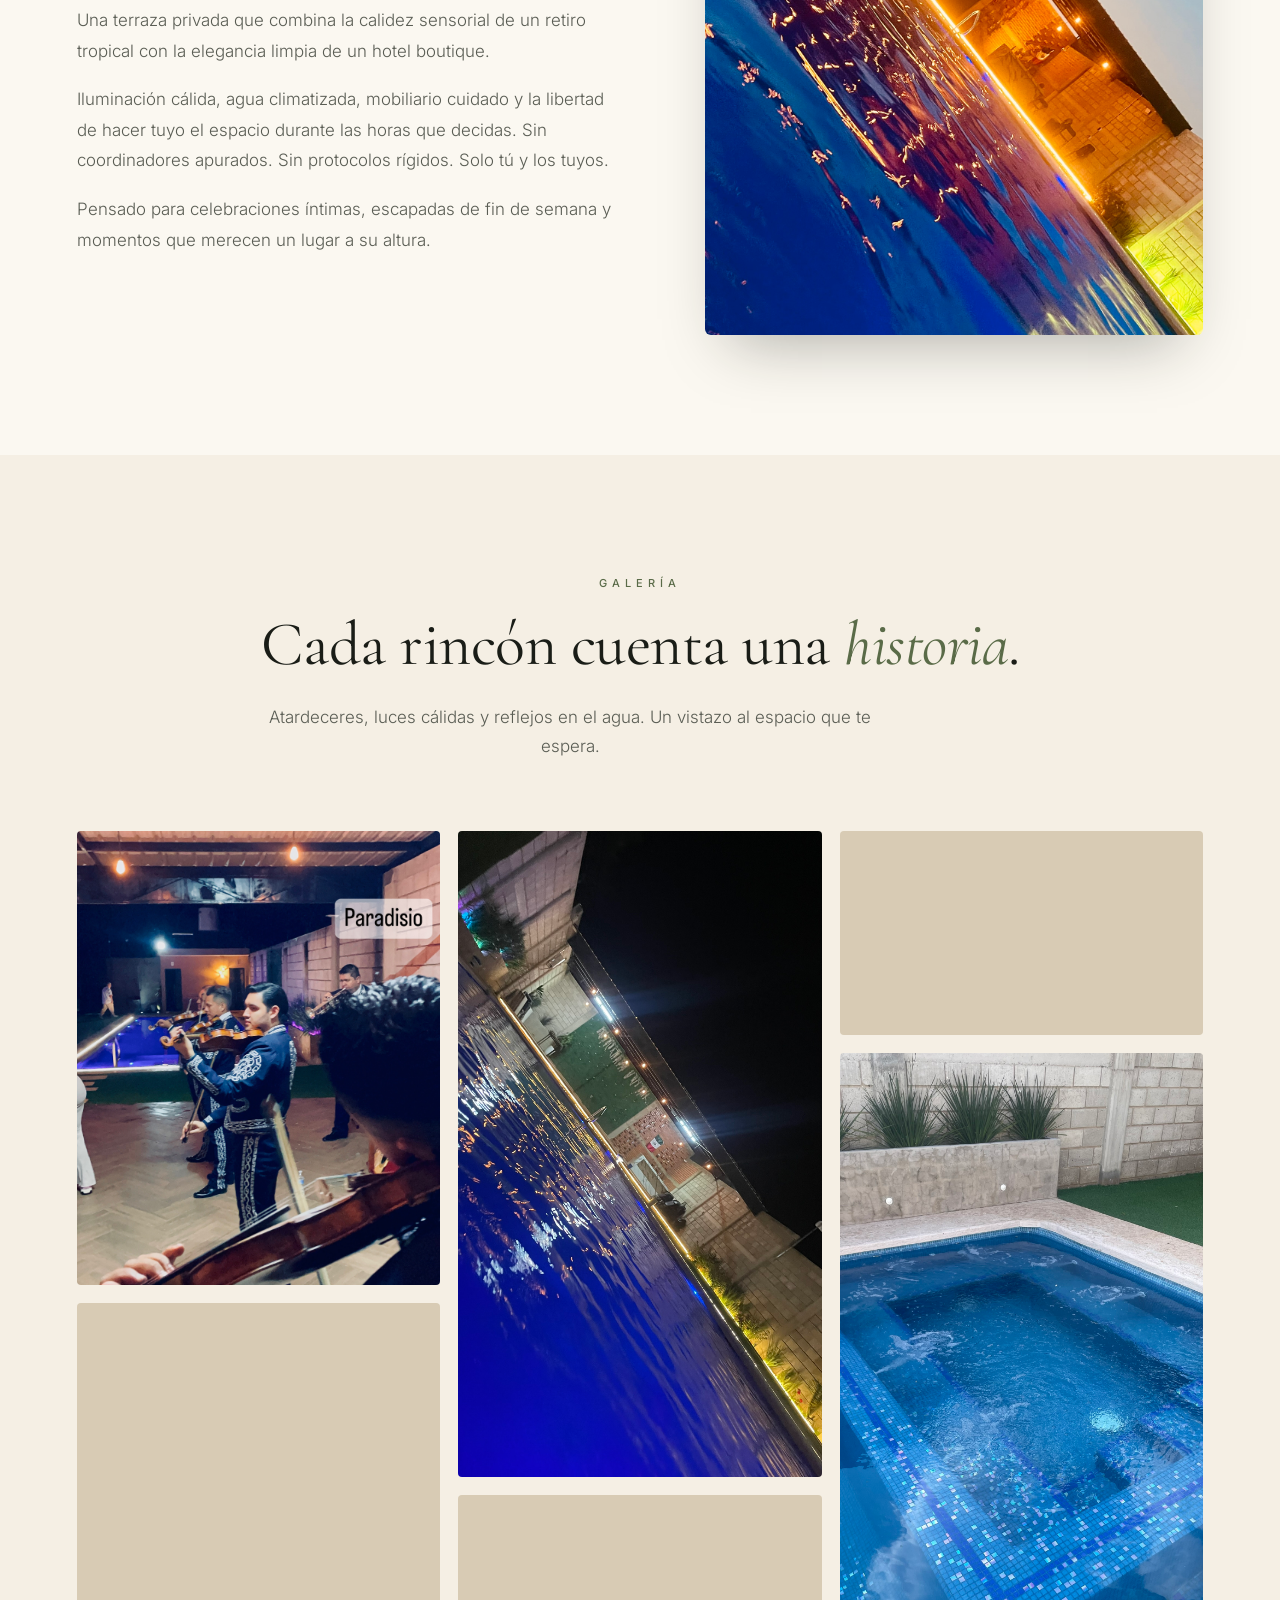
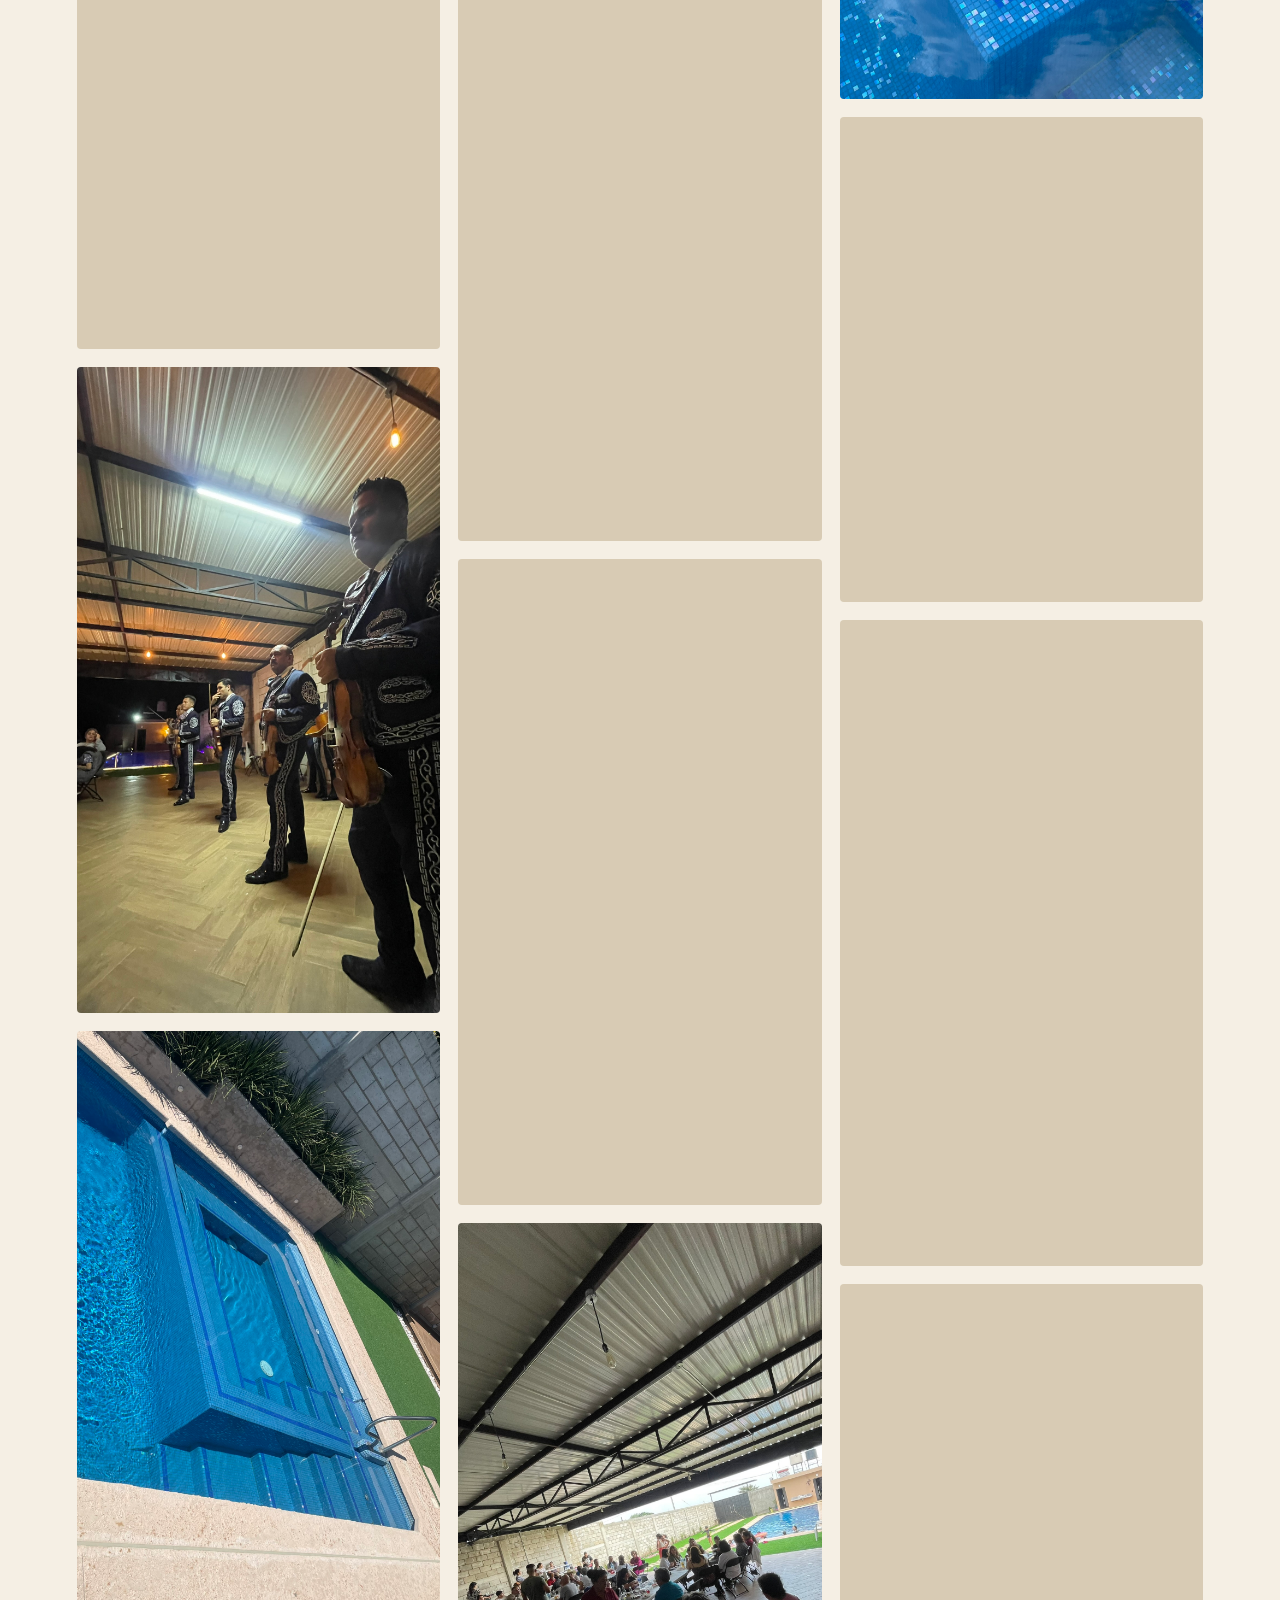
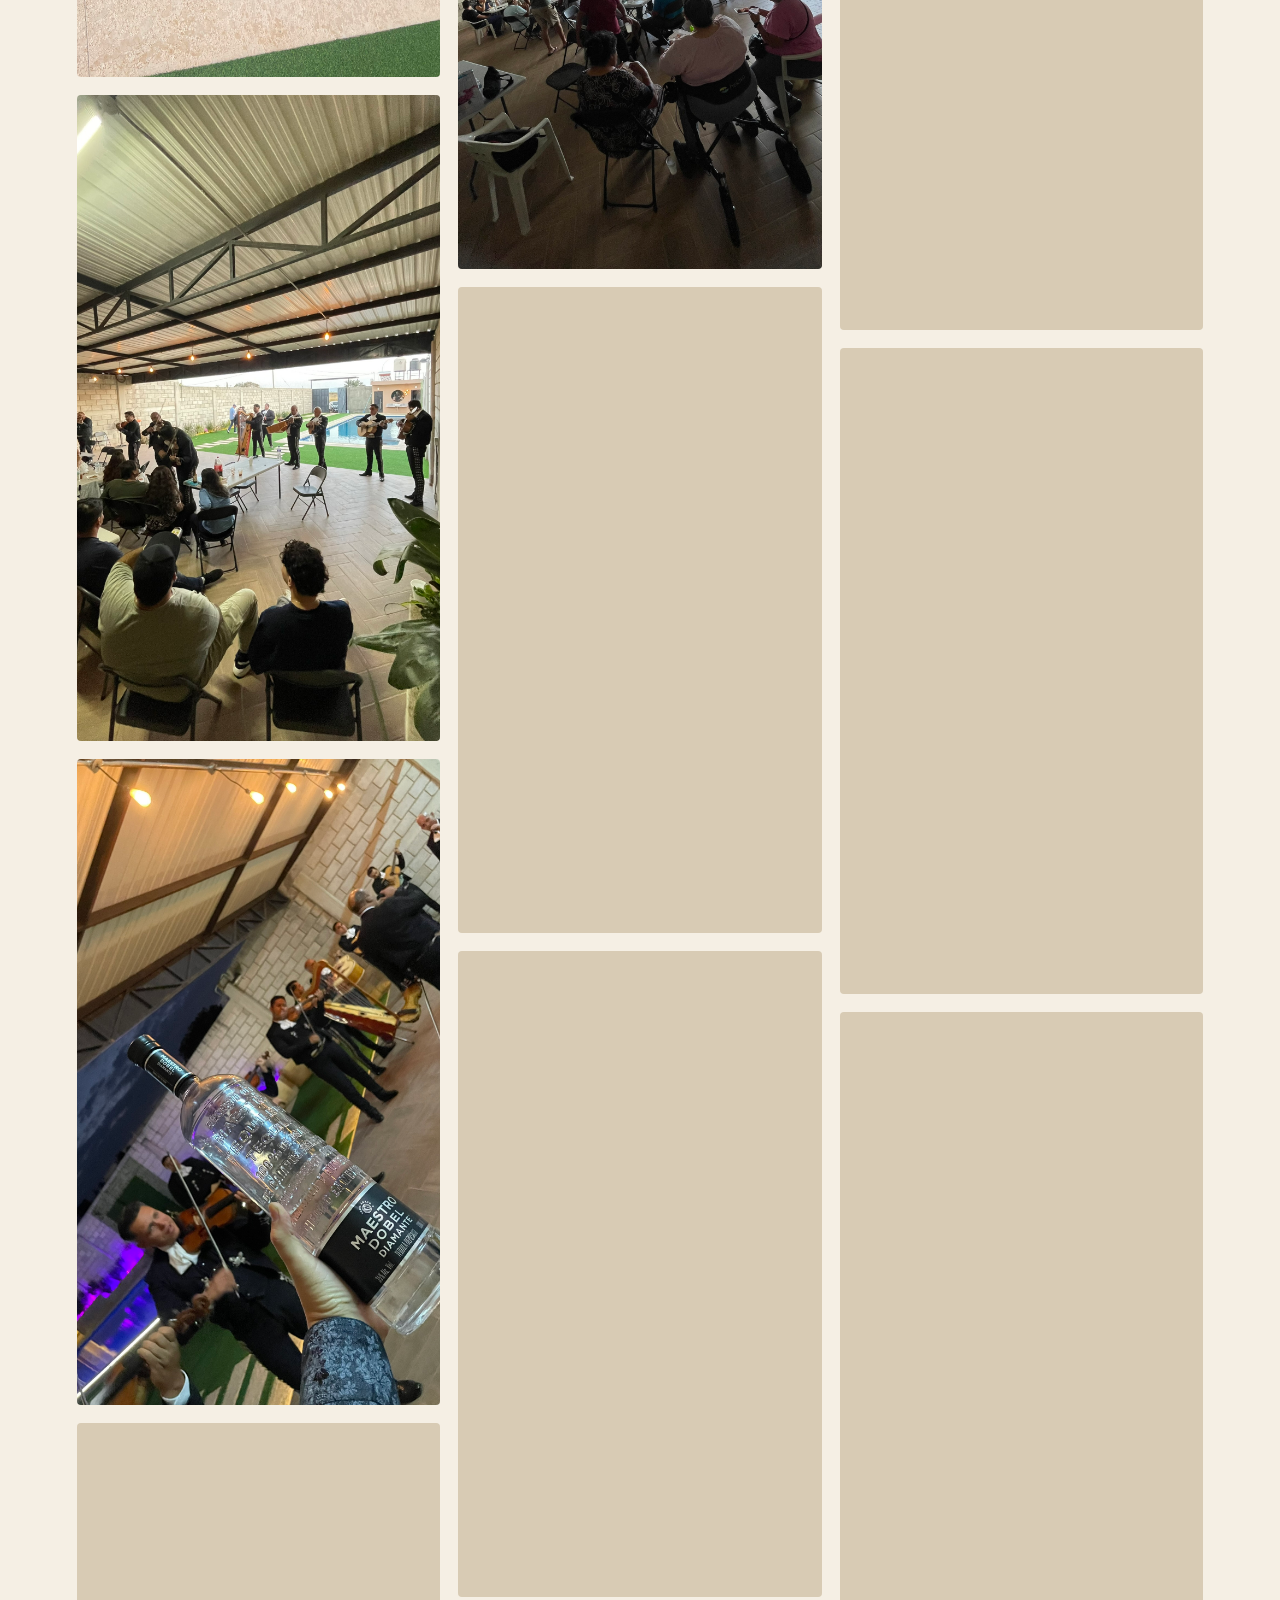
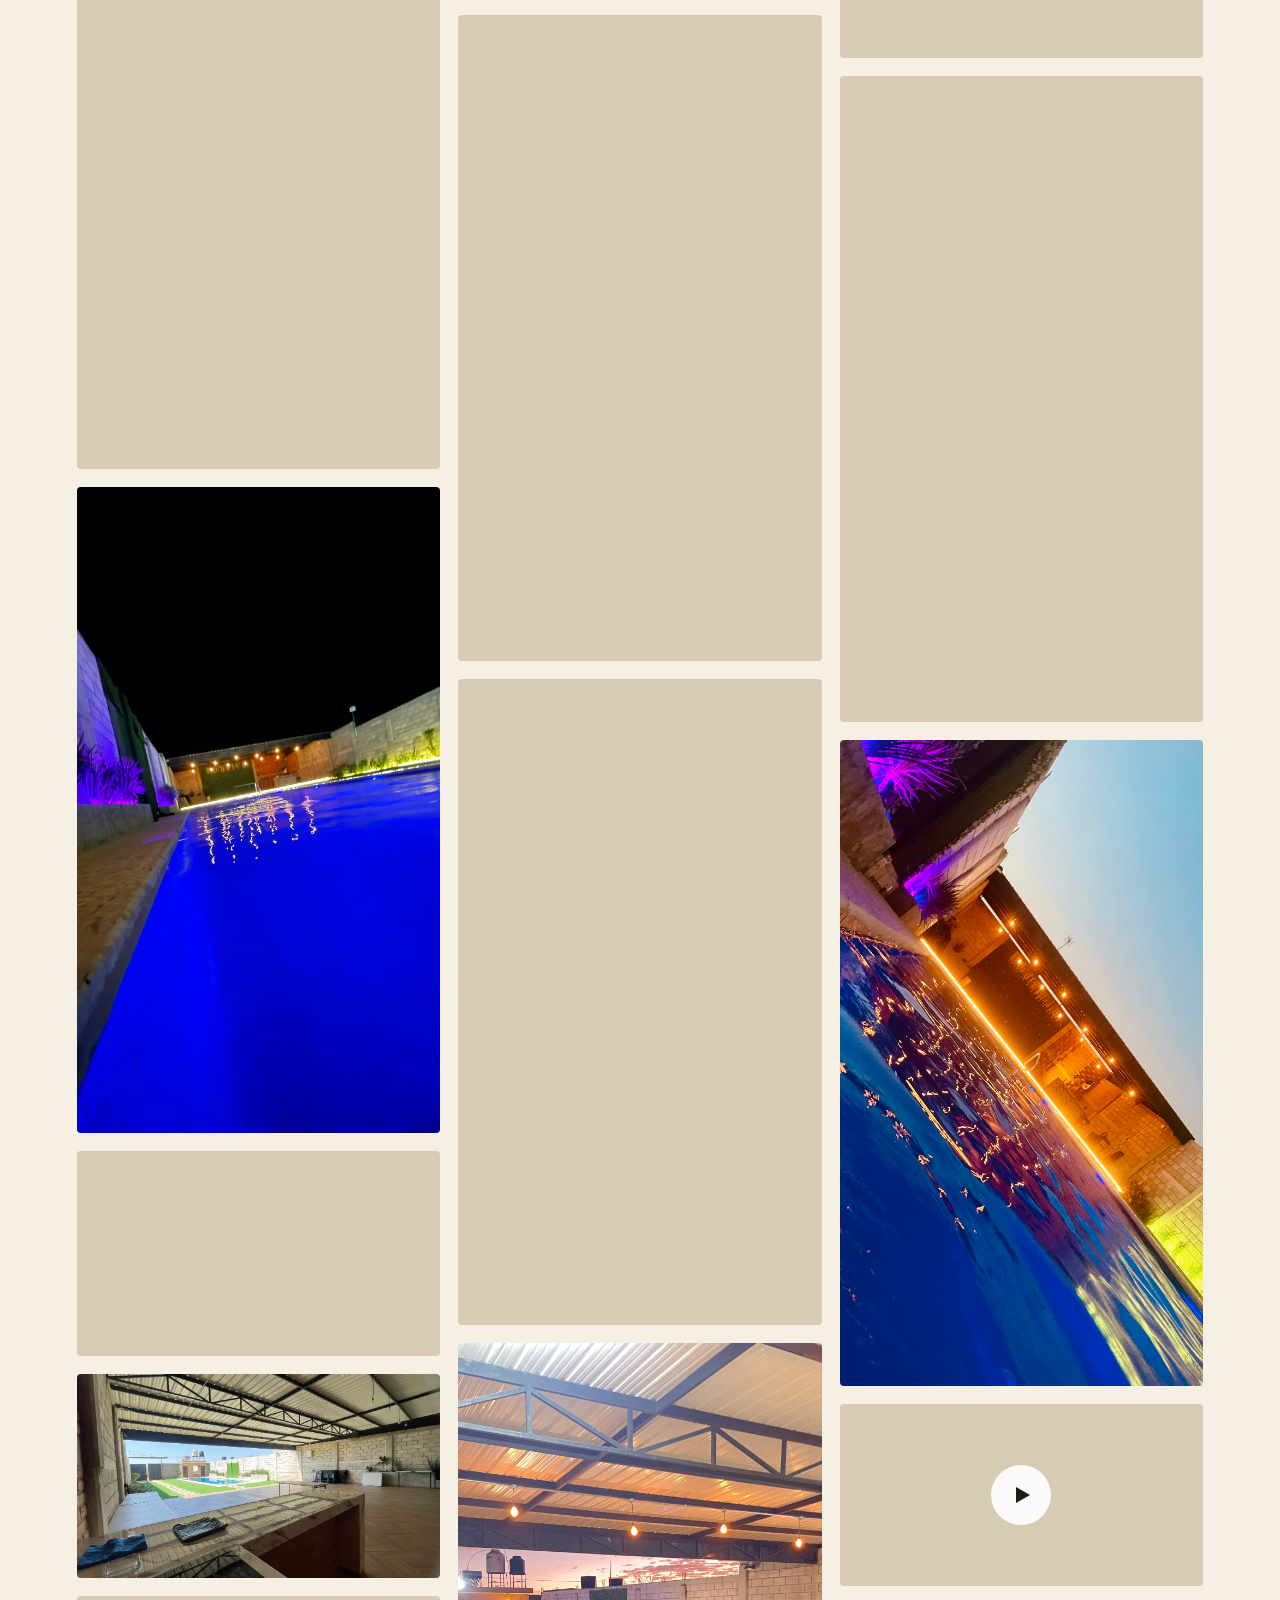
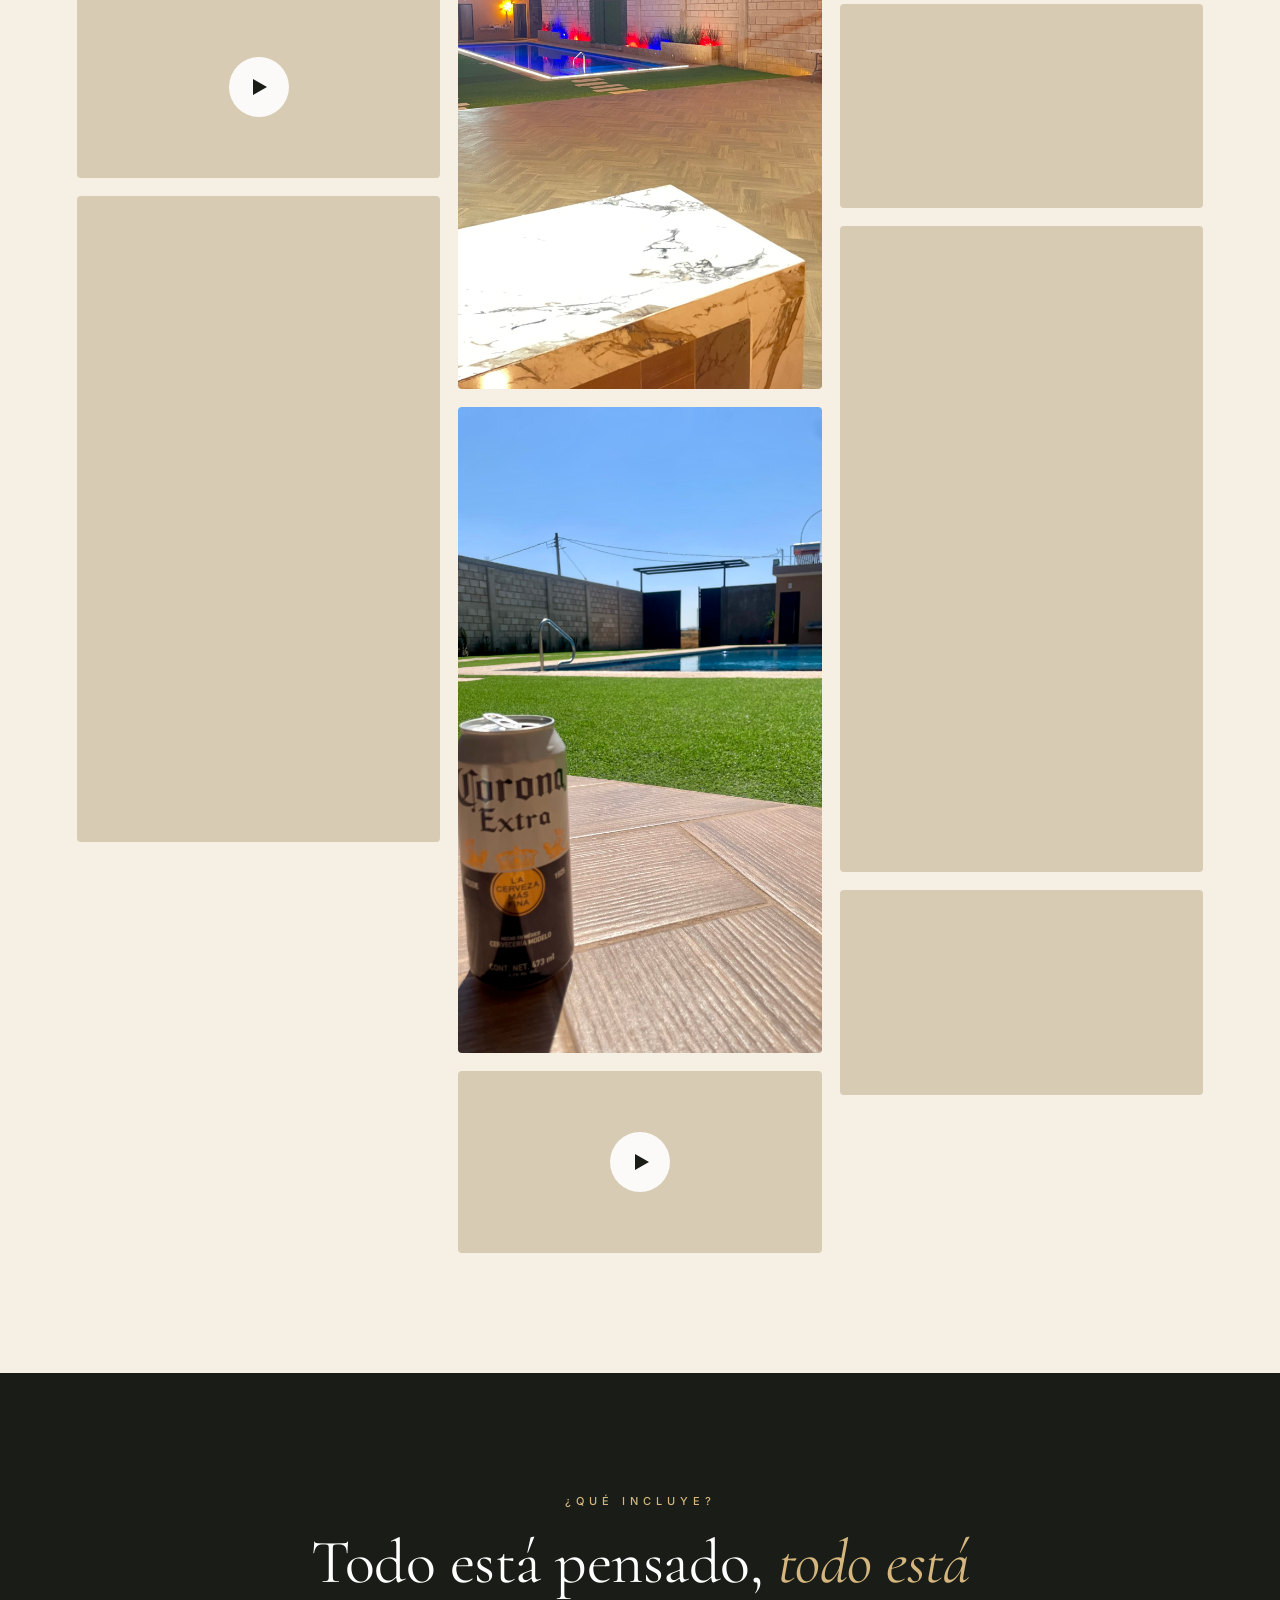
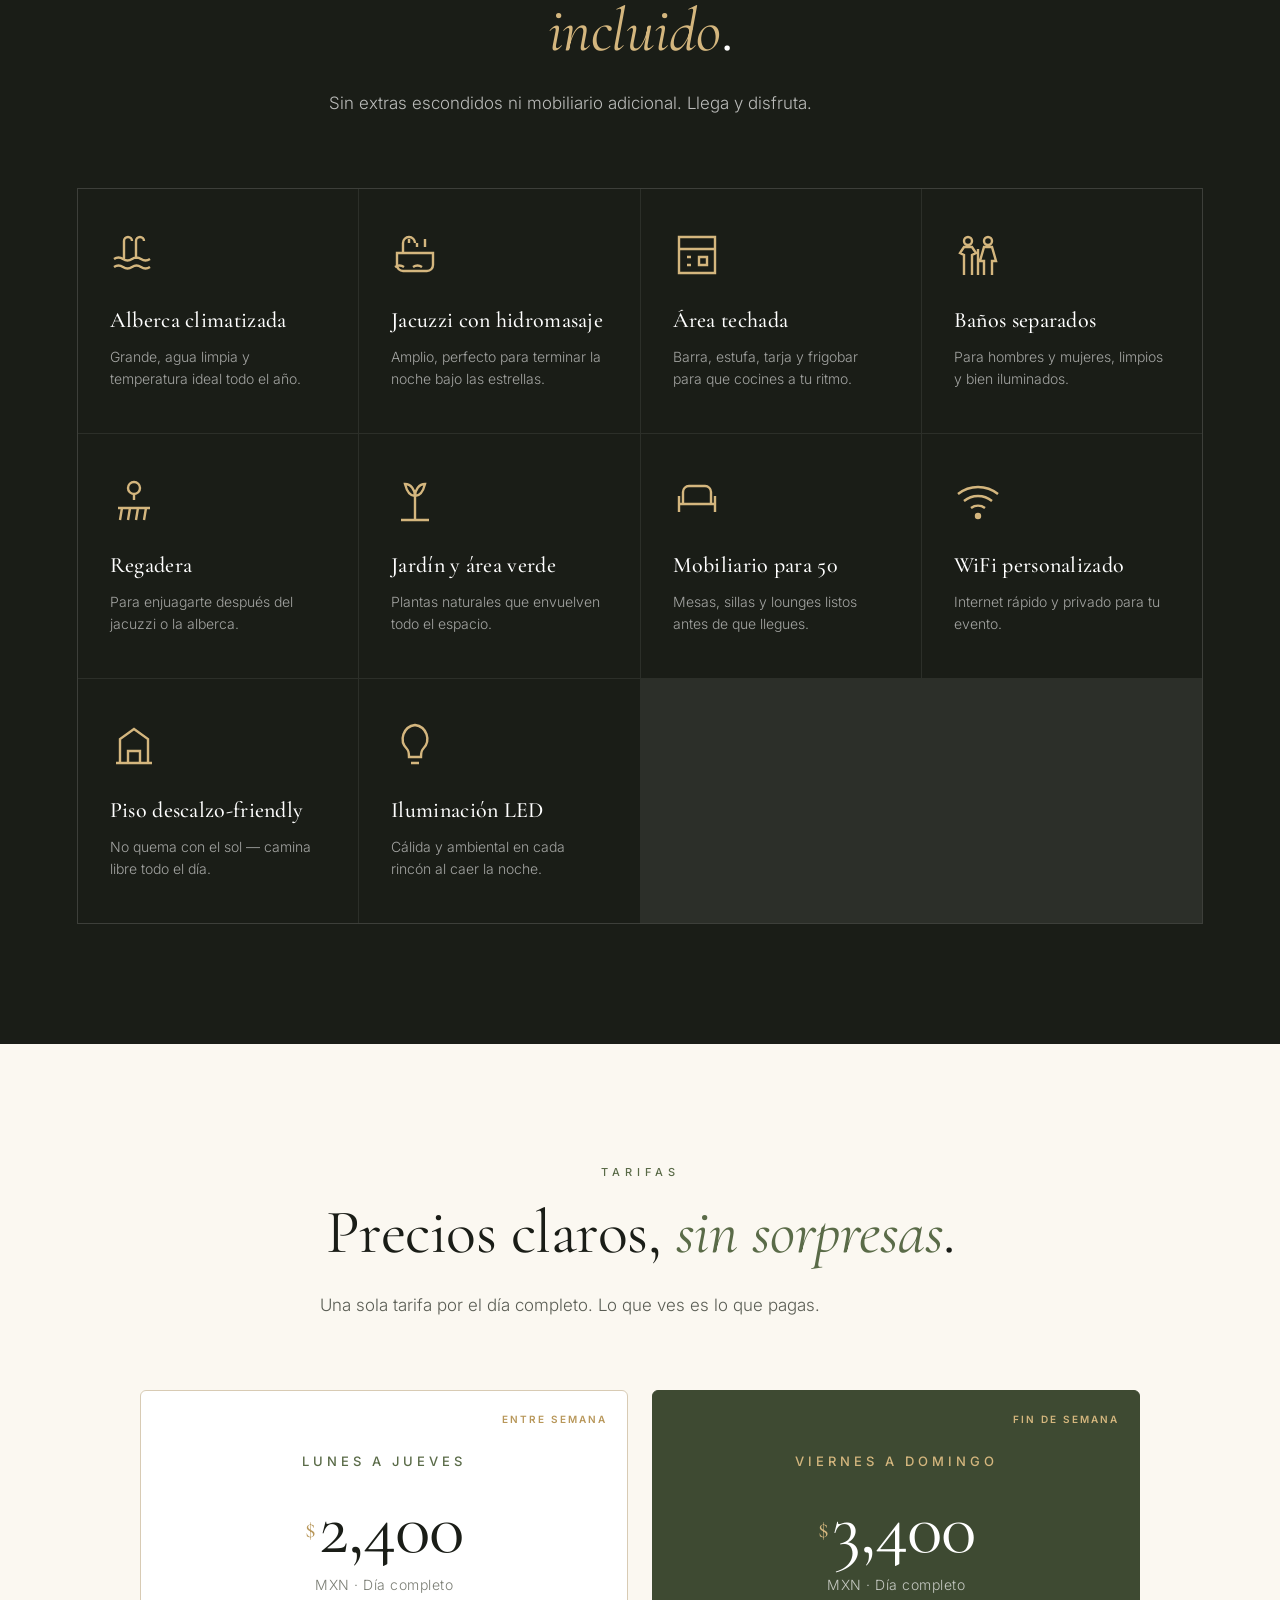
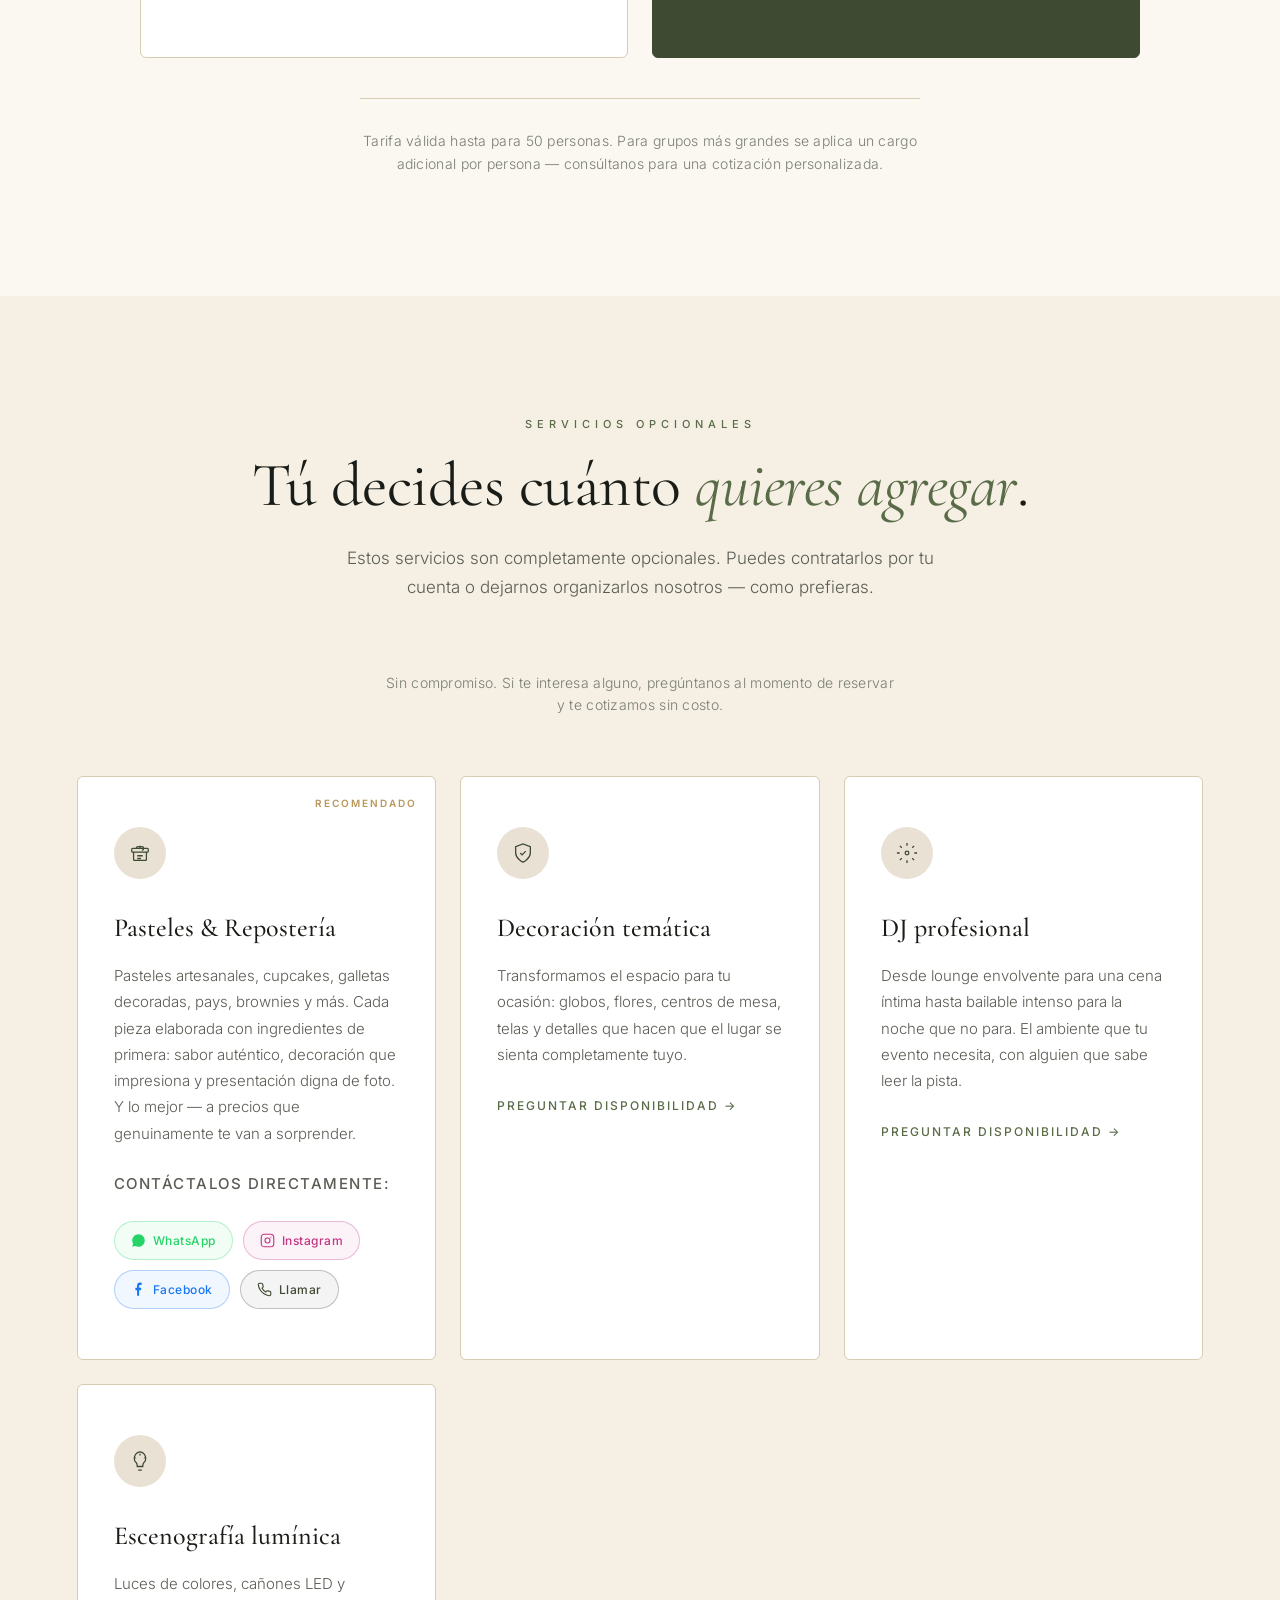
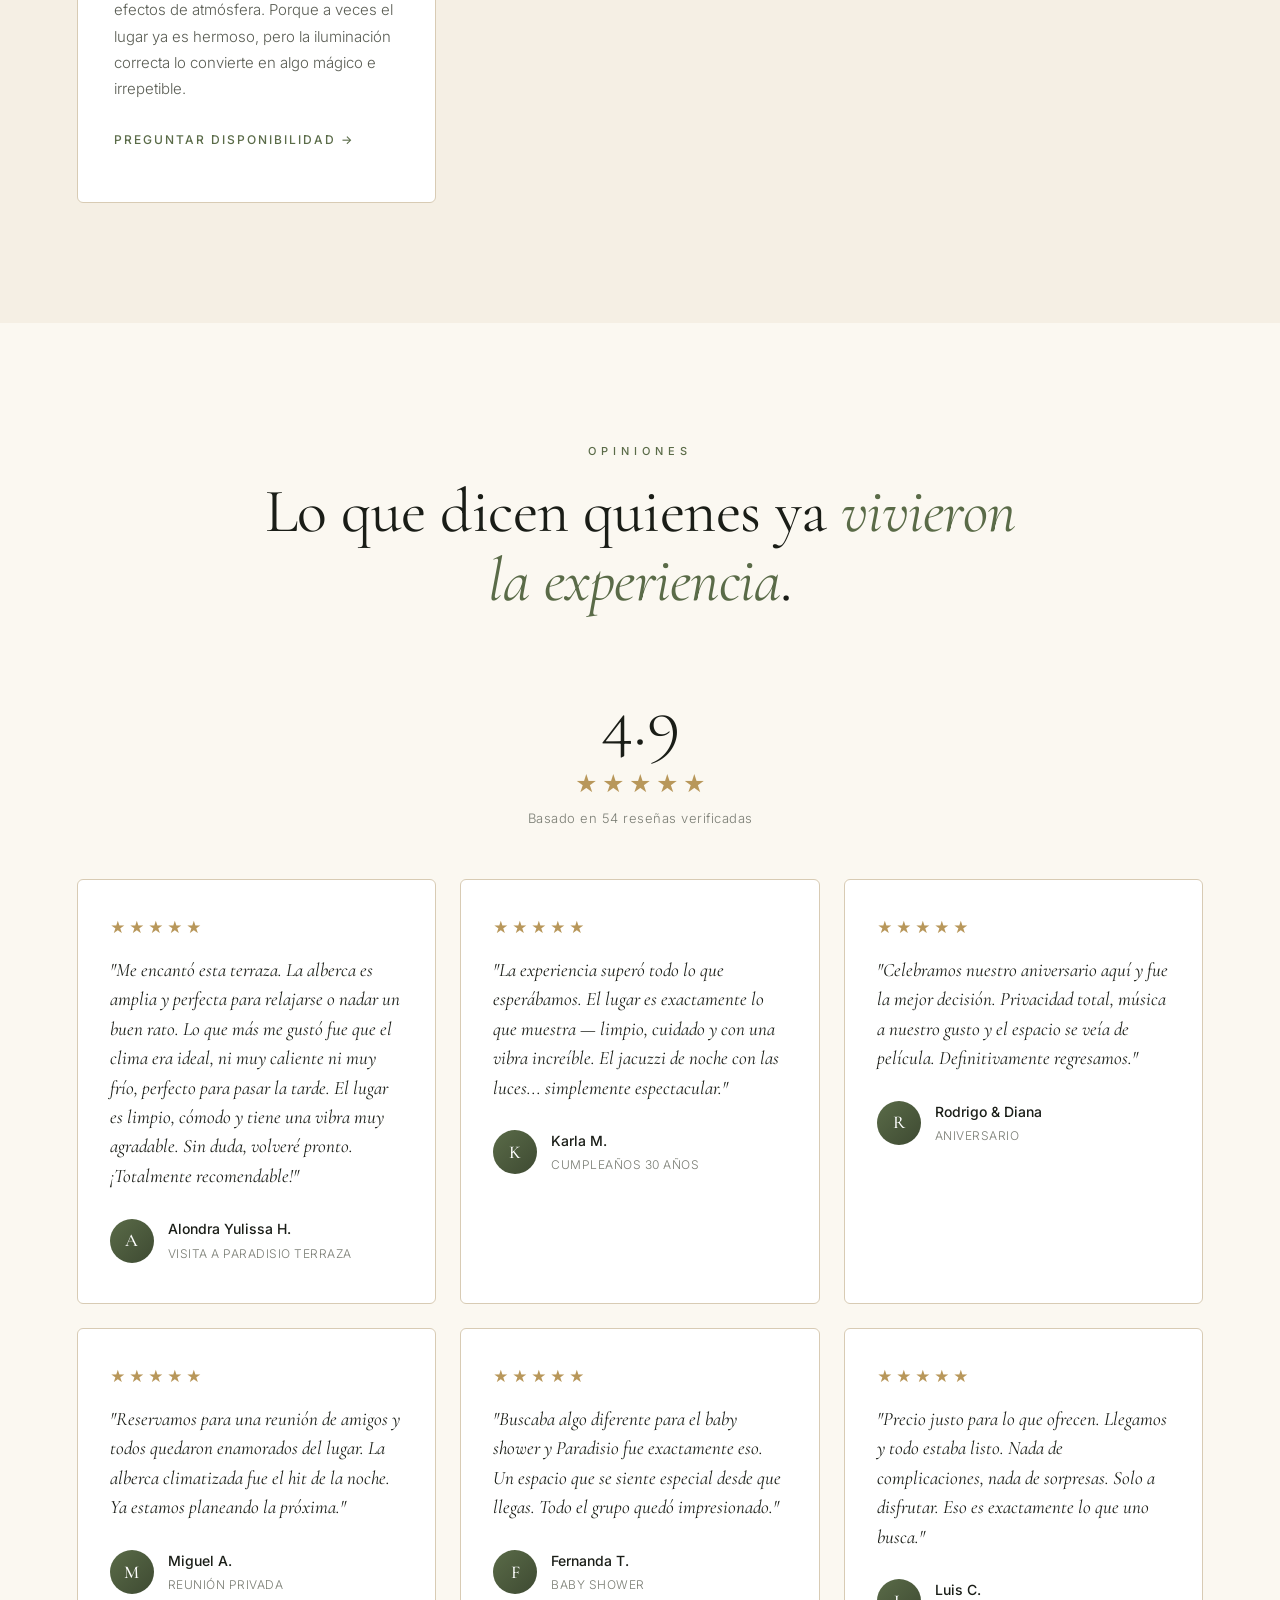
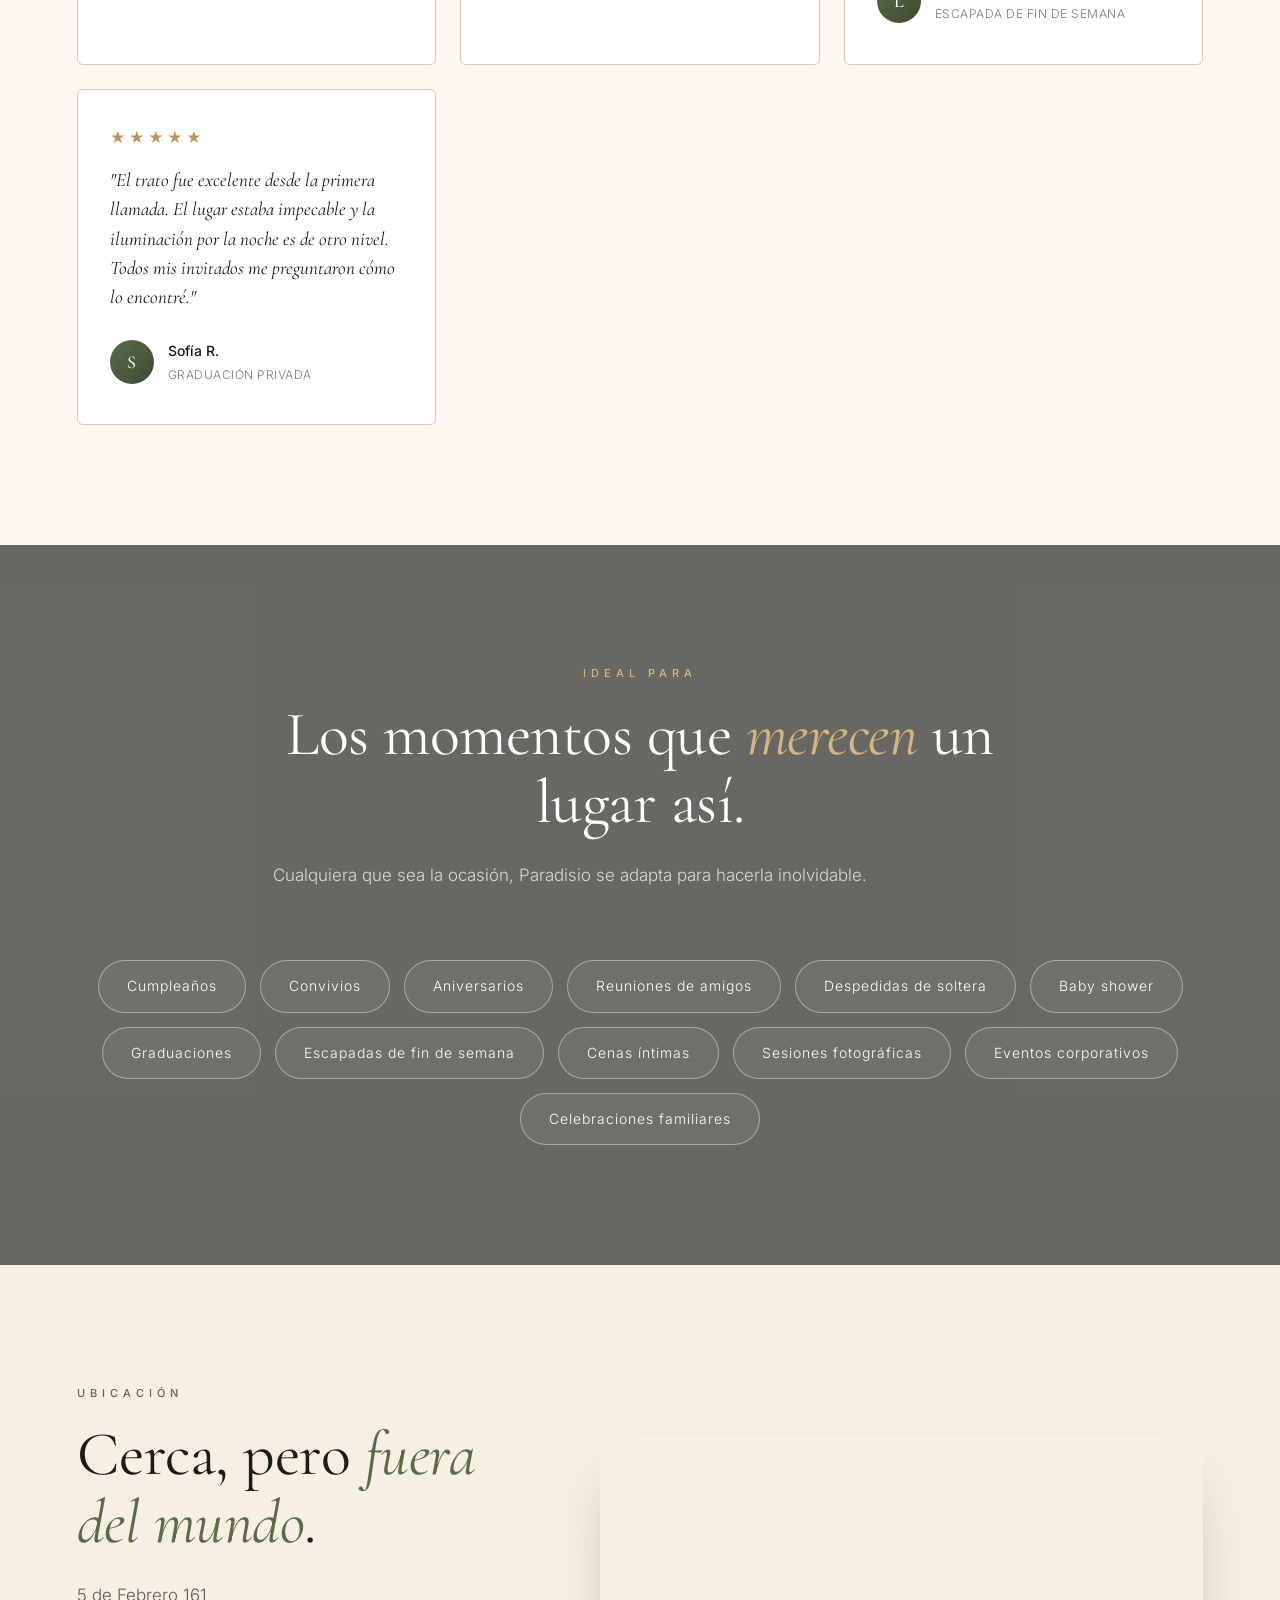
==== commit 3c5f8891: "..." ====
--- a/index.html
+++ b/index.html
@@ -76,7 +76,6 @@
 </script>
 <!-- Precarga recursos críticos above-the-fold -->
 <link rel="preload" href="Fotos/foto_bck.jpeg" as="image" fetchpriority="high" />
-<link rel="preload" href="Fotos/hero_video.mp4" as="video" type="video/mp4" />
 <link rel="preconnect" href="https://fonts.googleapis.com" />
 <link rel="preconnect" href="https://fonts.gstatic.com" crossorigin />
 <link href="https://fonts.googleapis.com/css2?family=Cormorant+Garamond:wght@300;400;500;600;700&family=Inter:wght@300;400;500;600&display=swap" rel="stylesheet" />
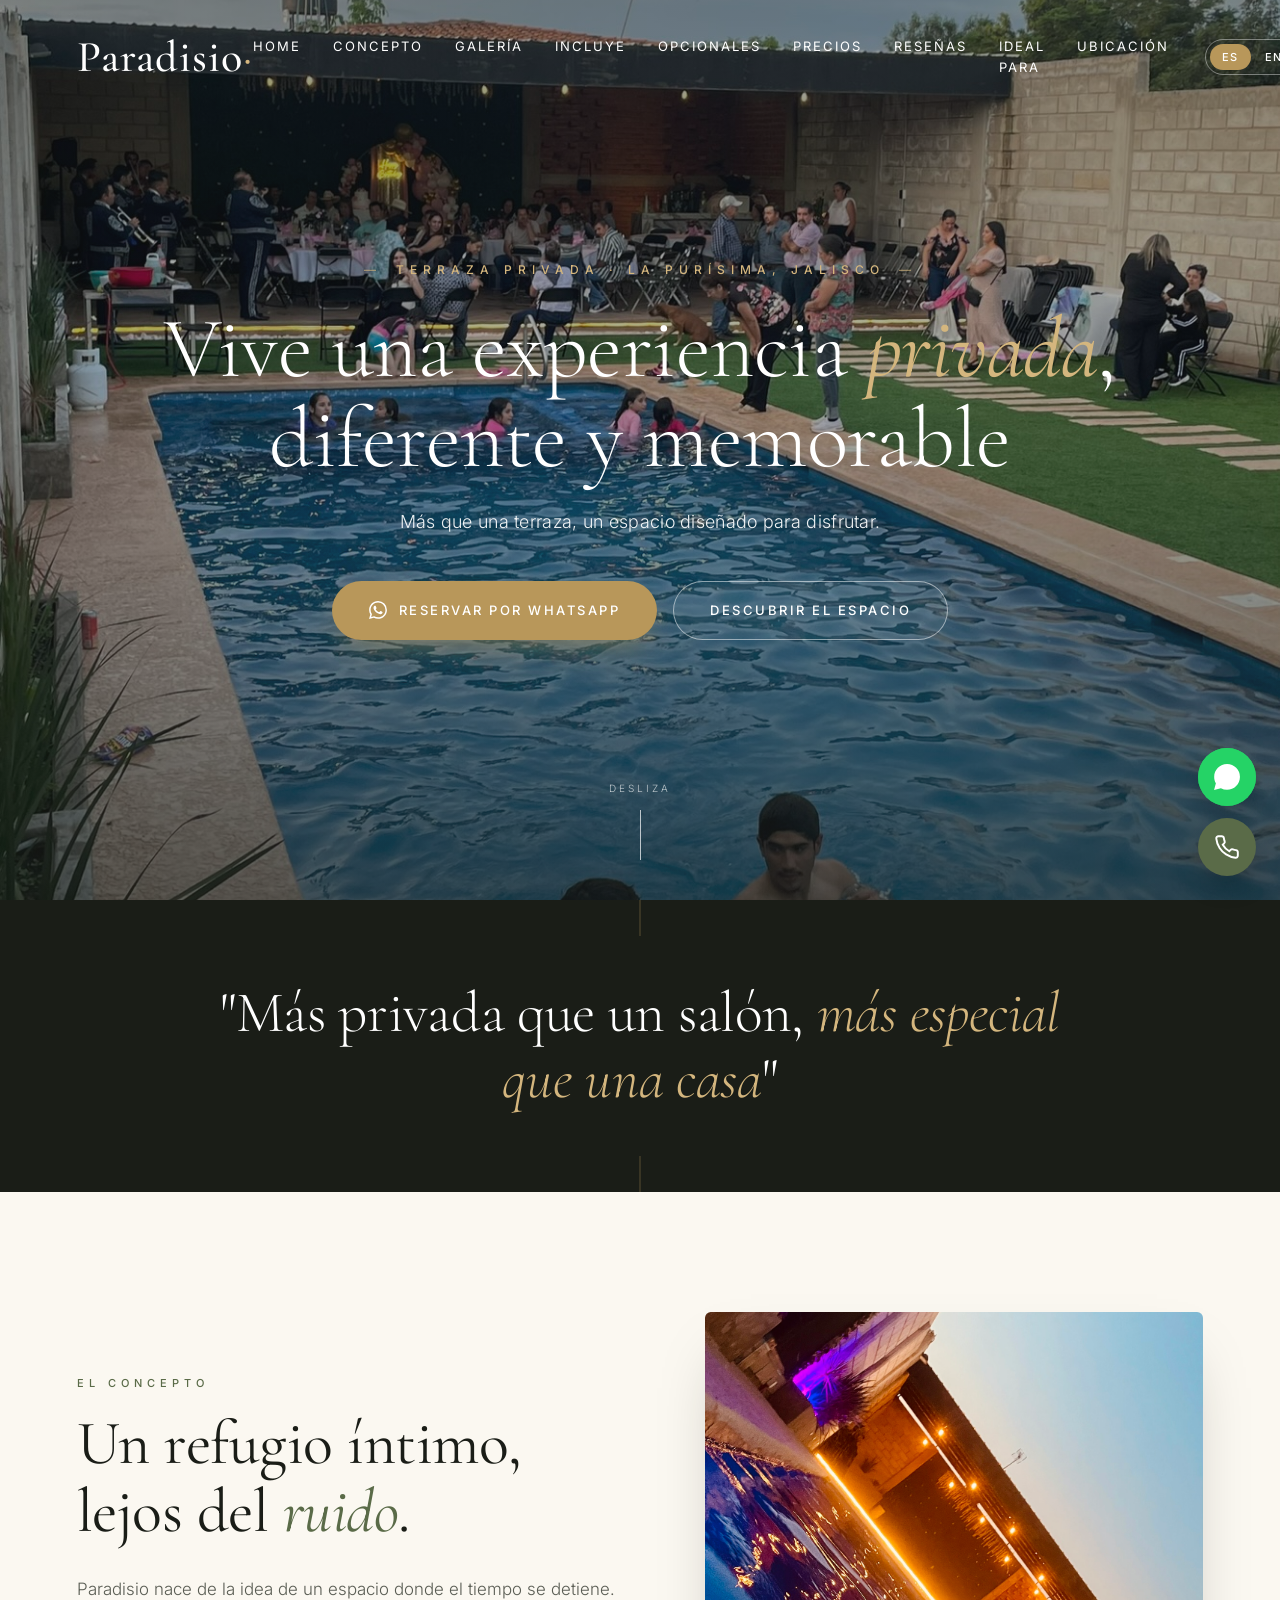
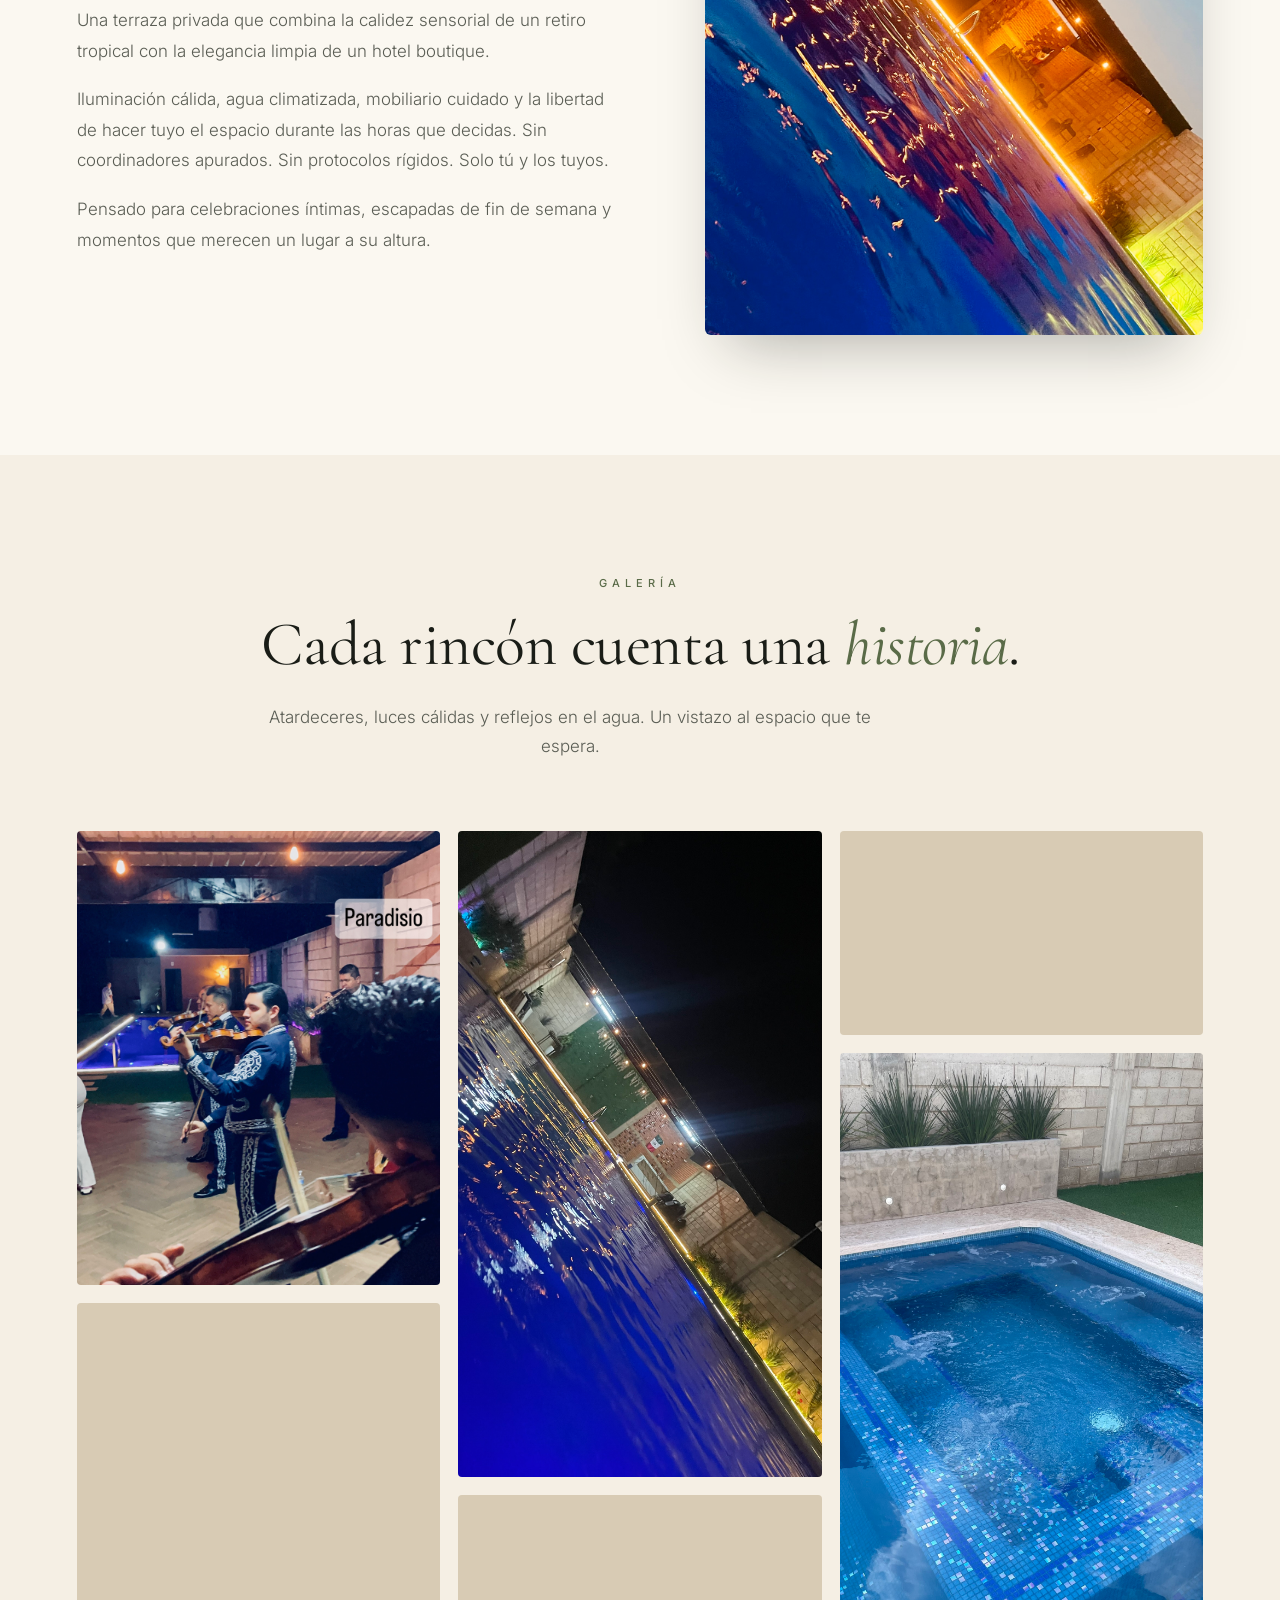
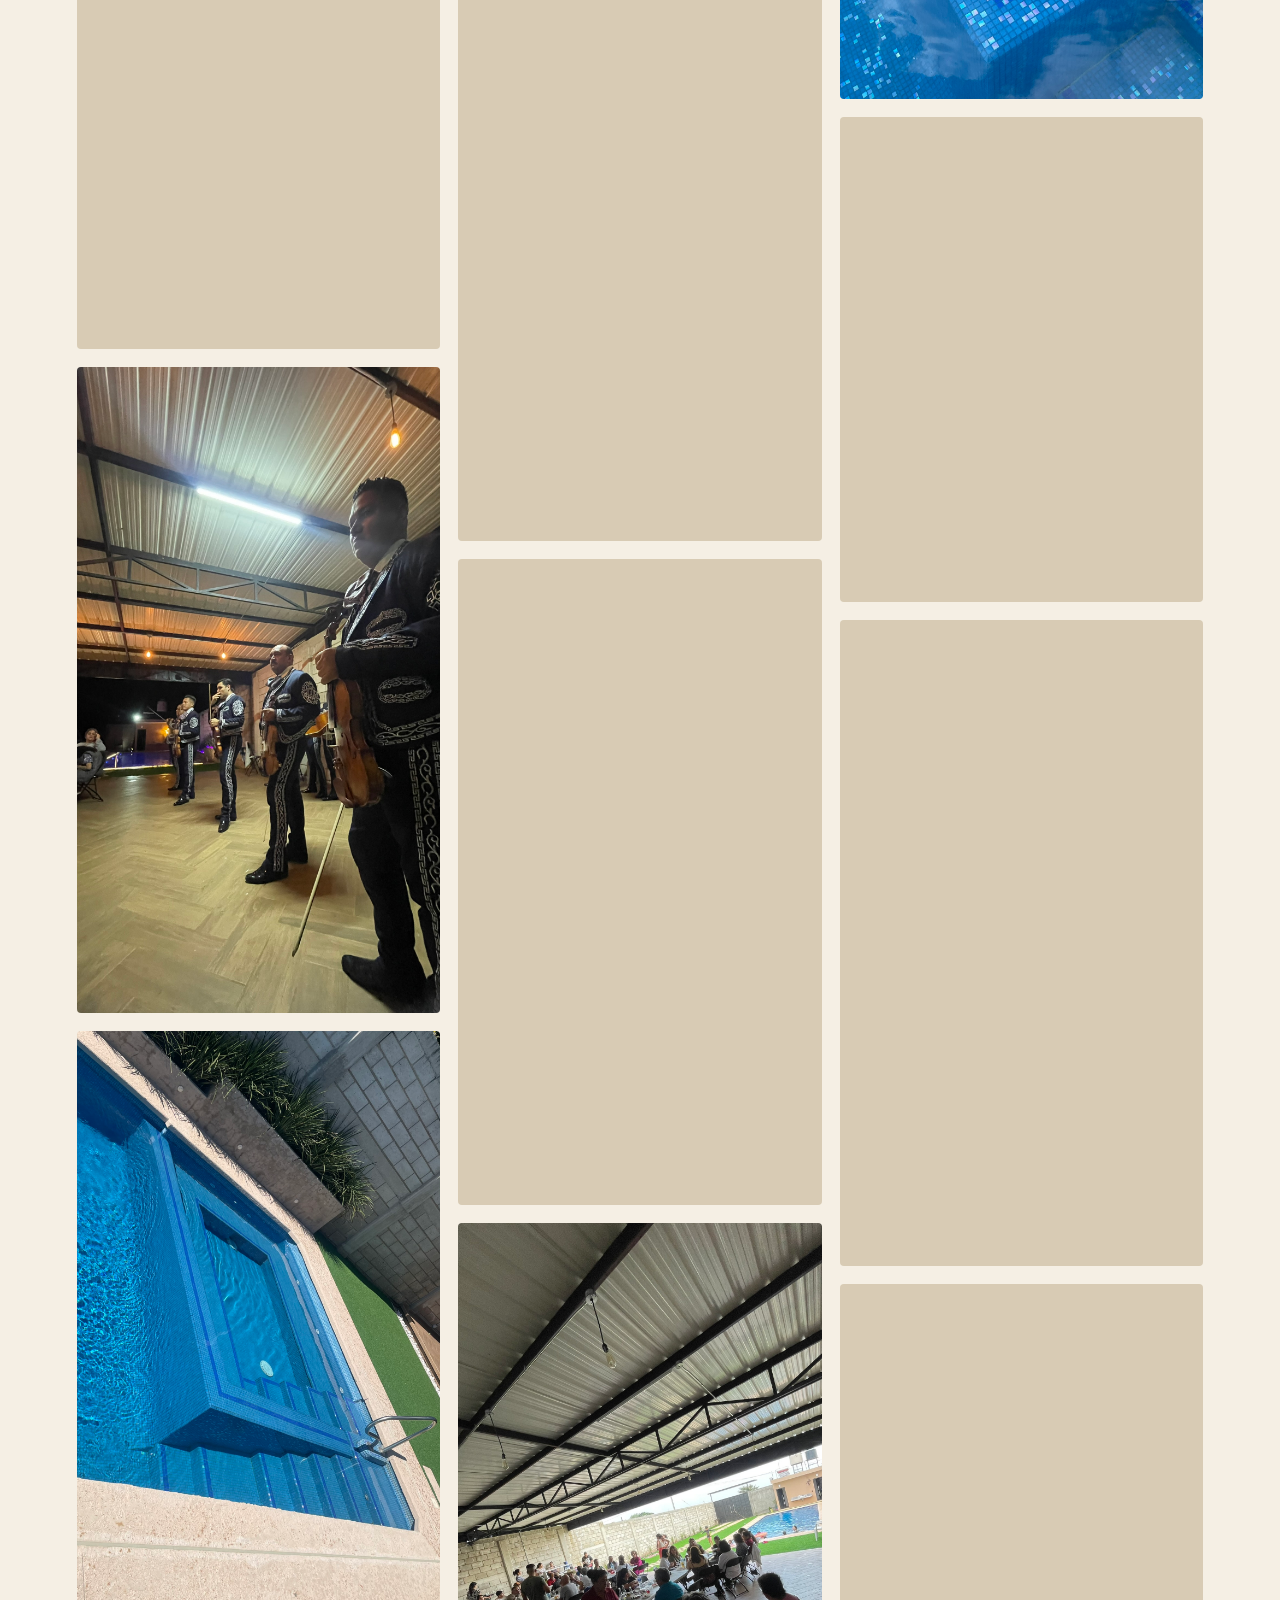
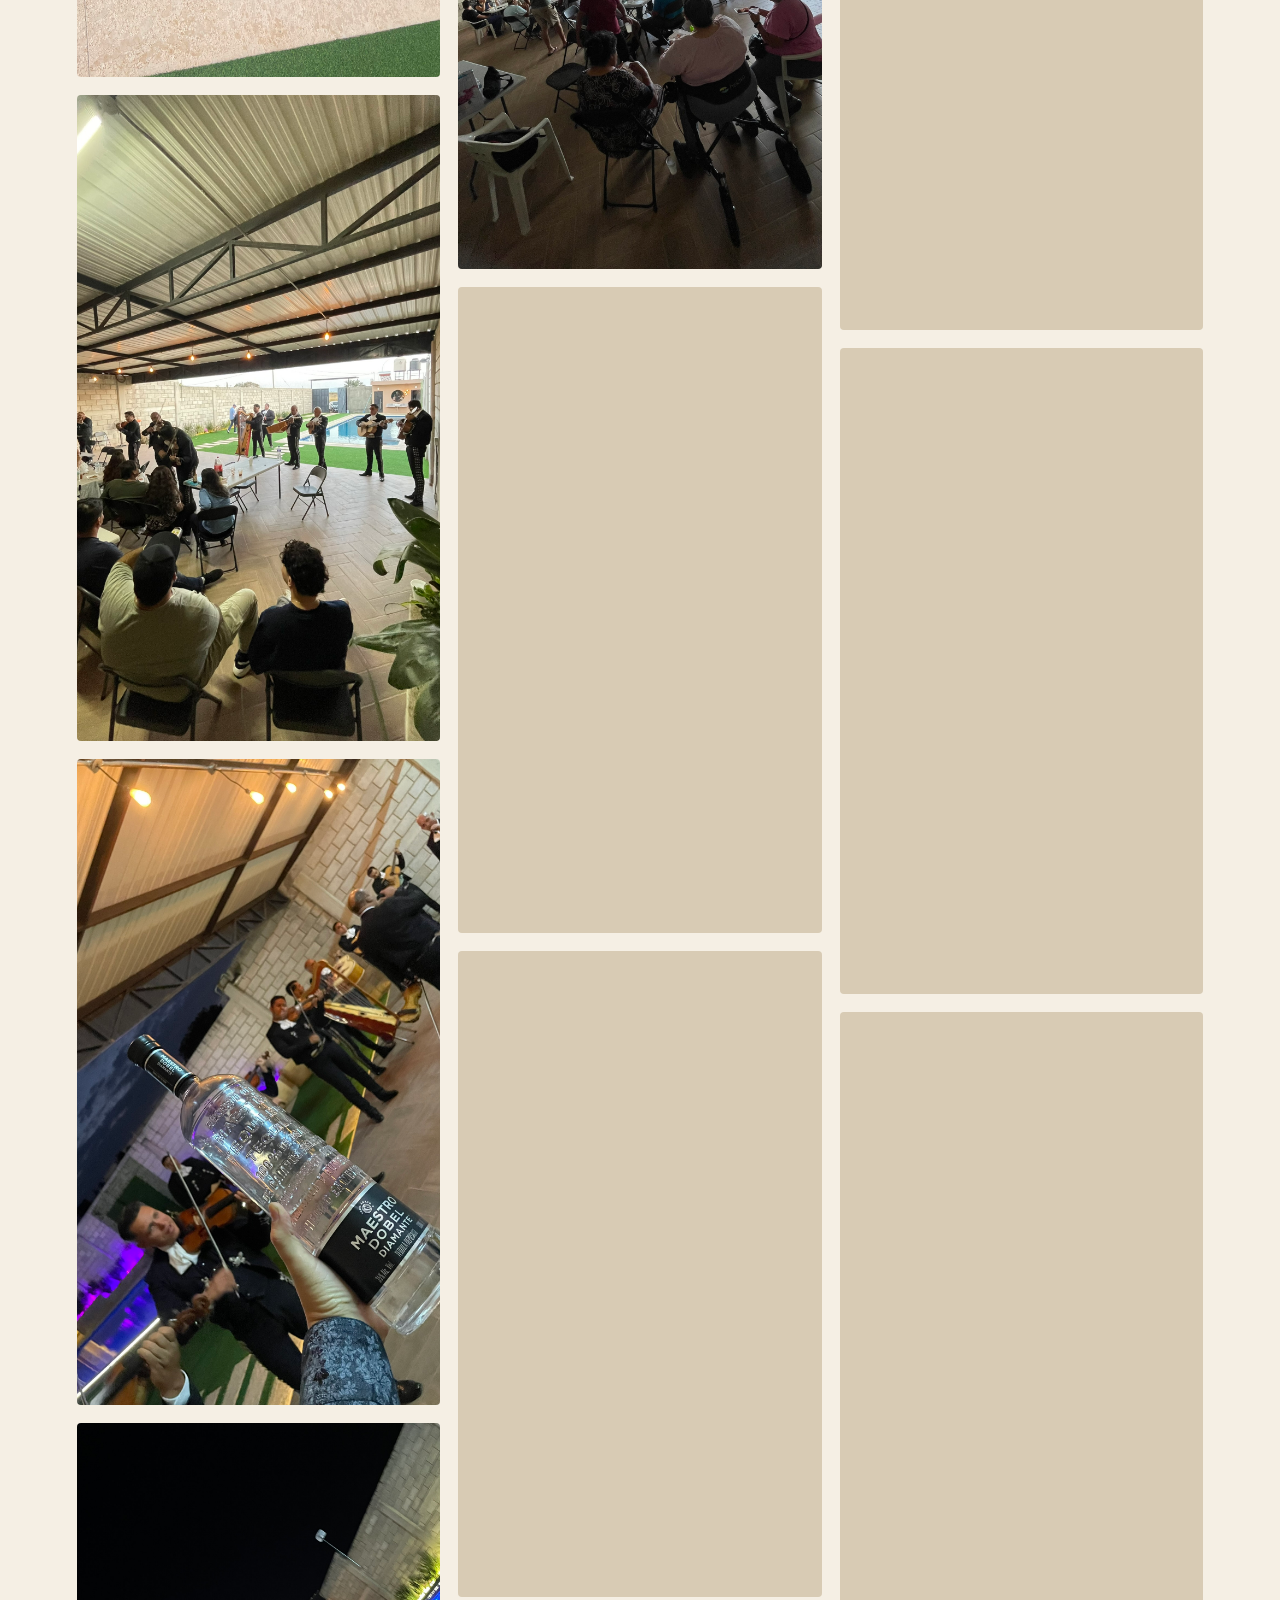
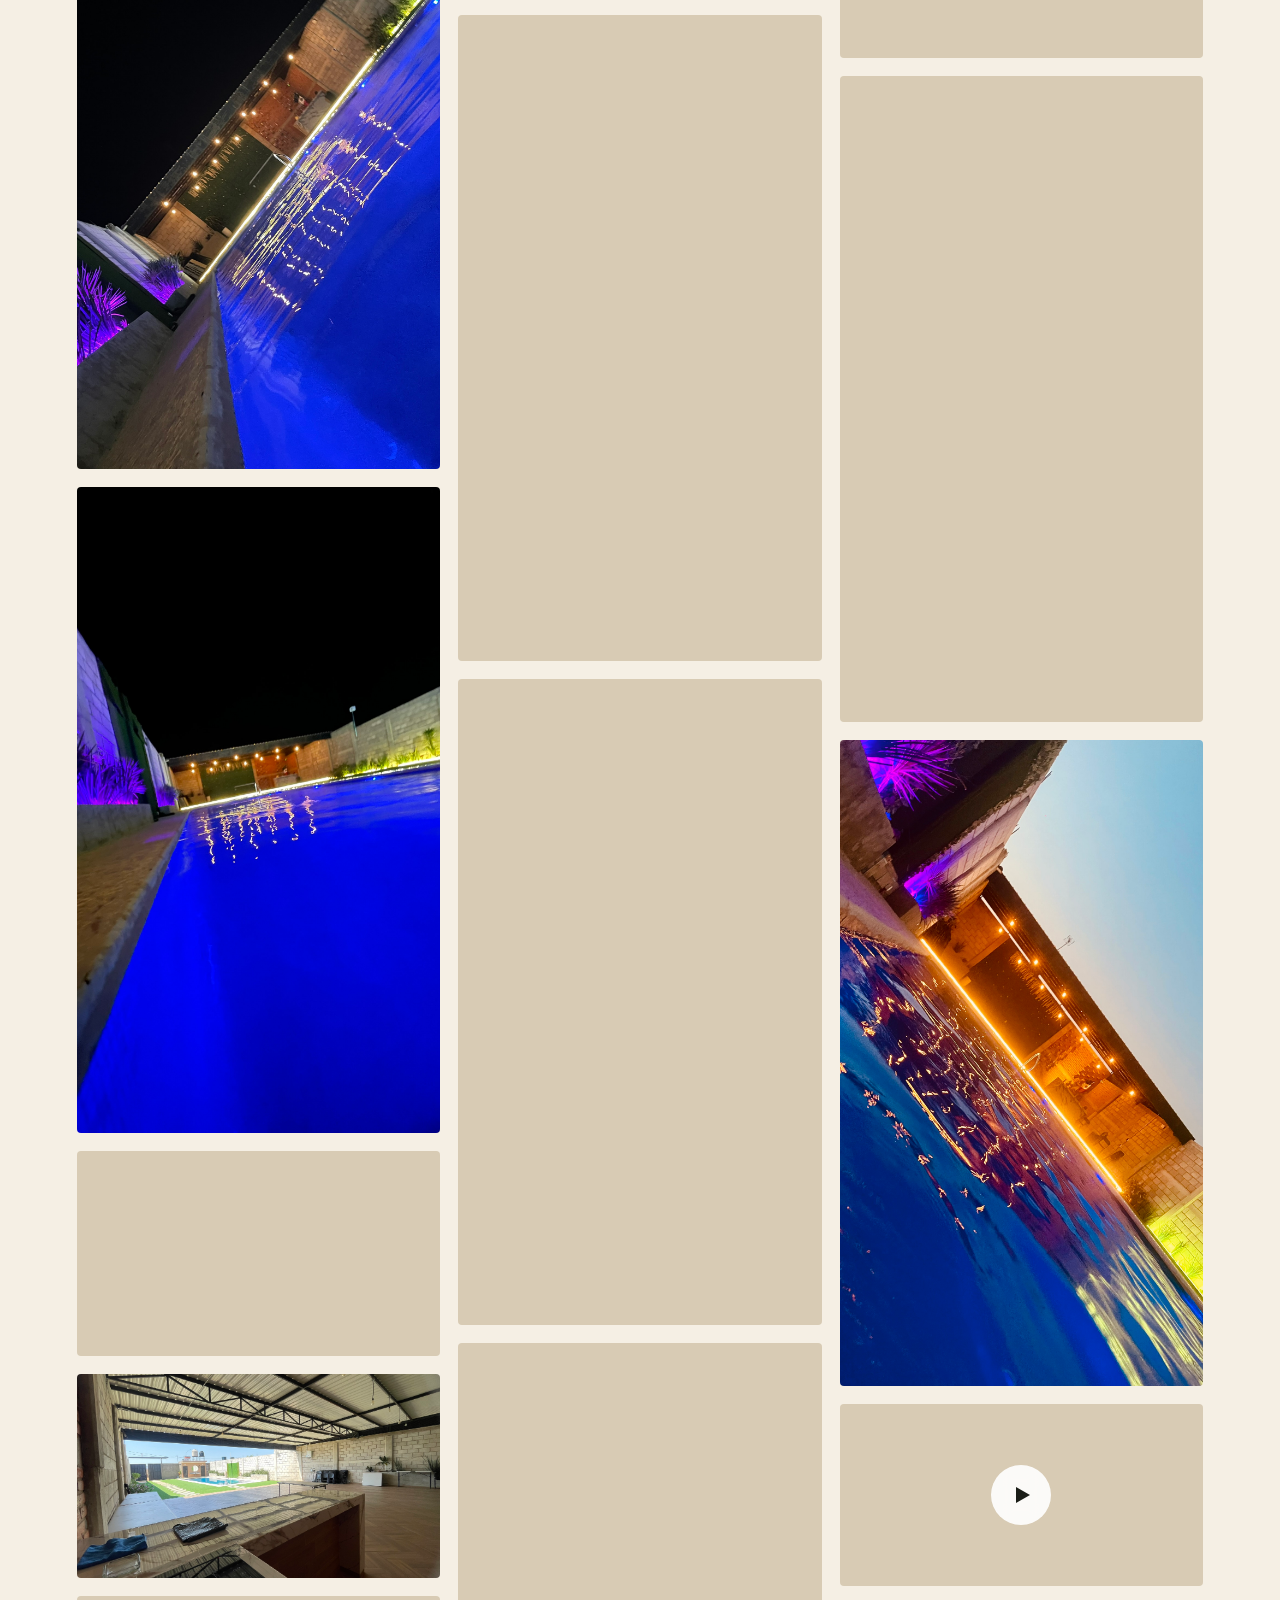
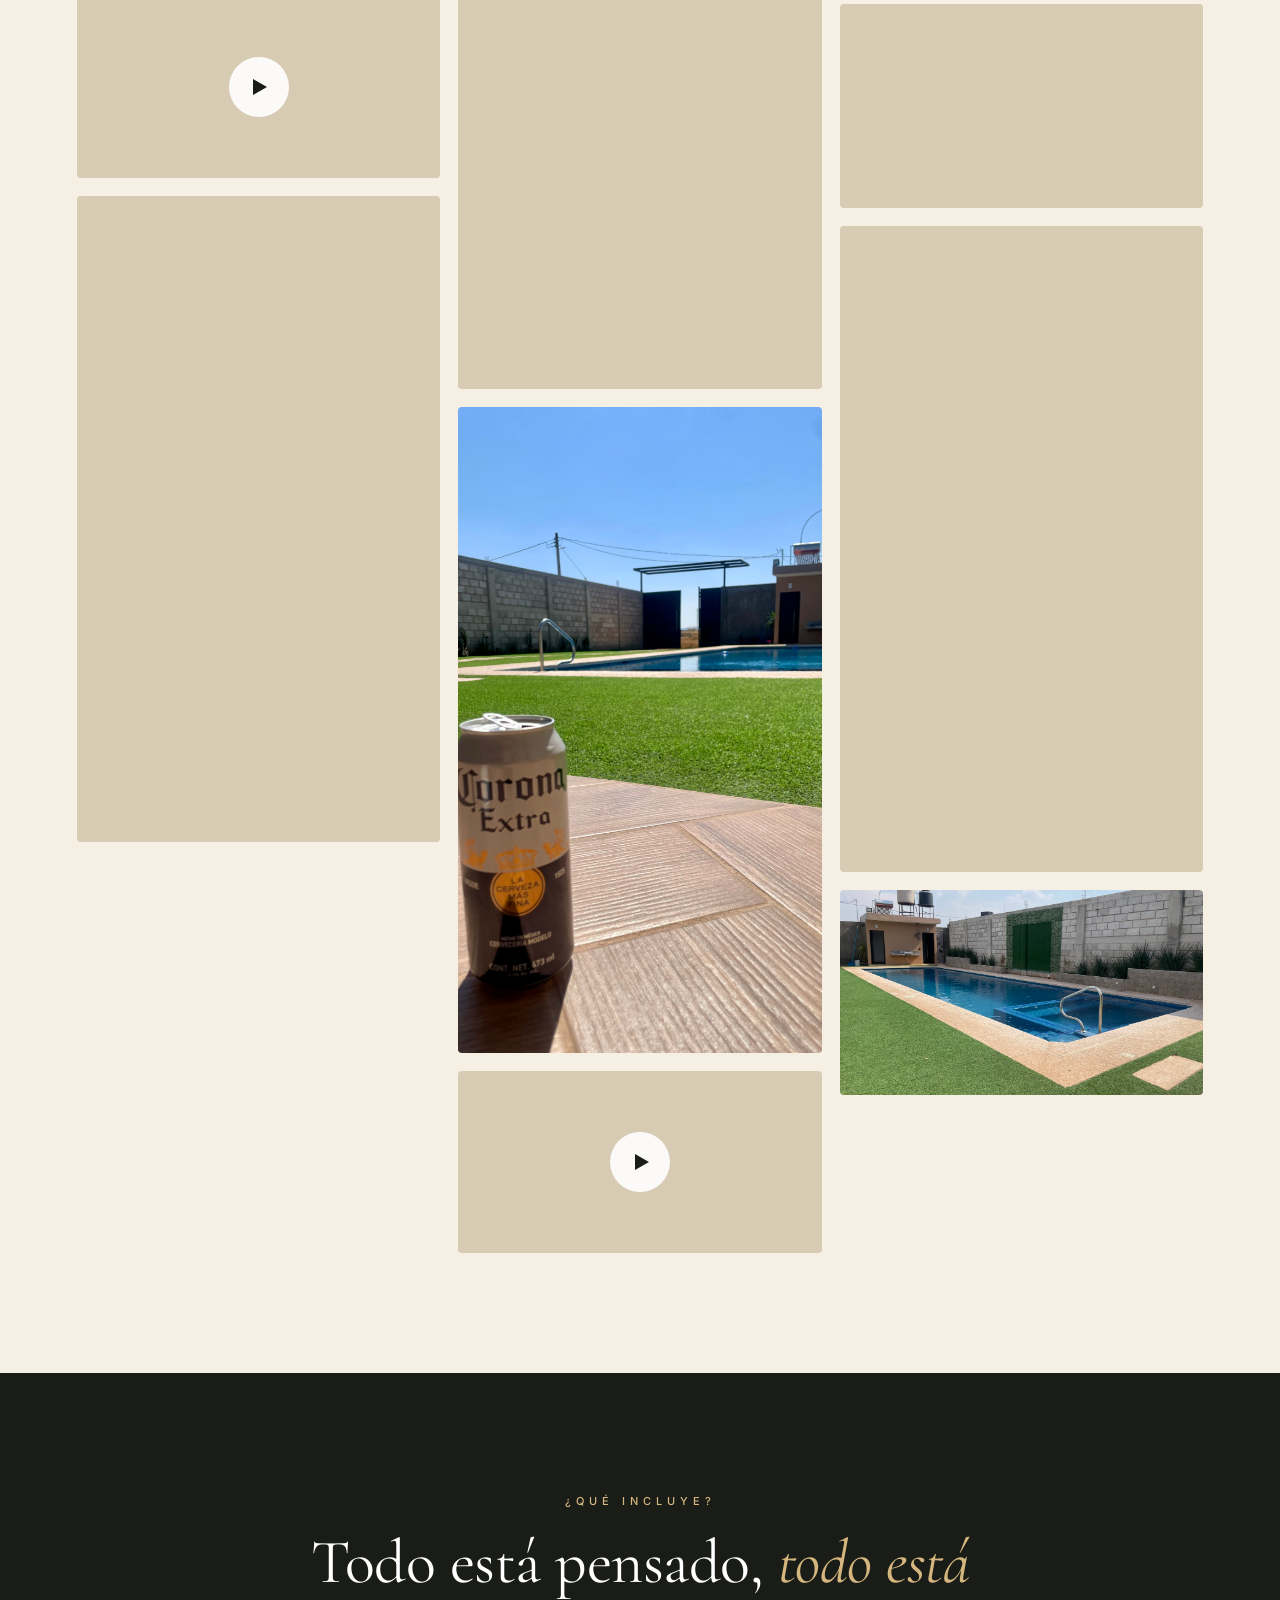
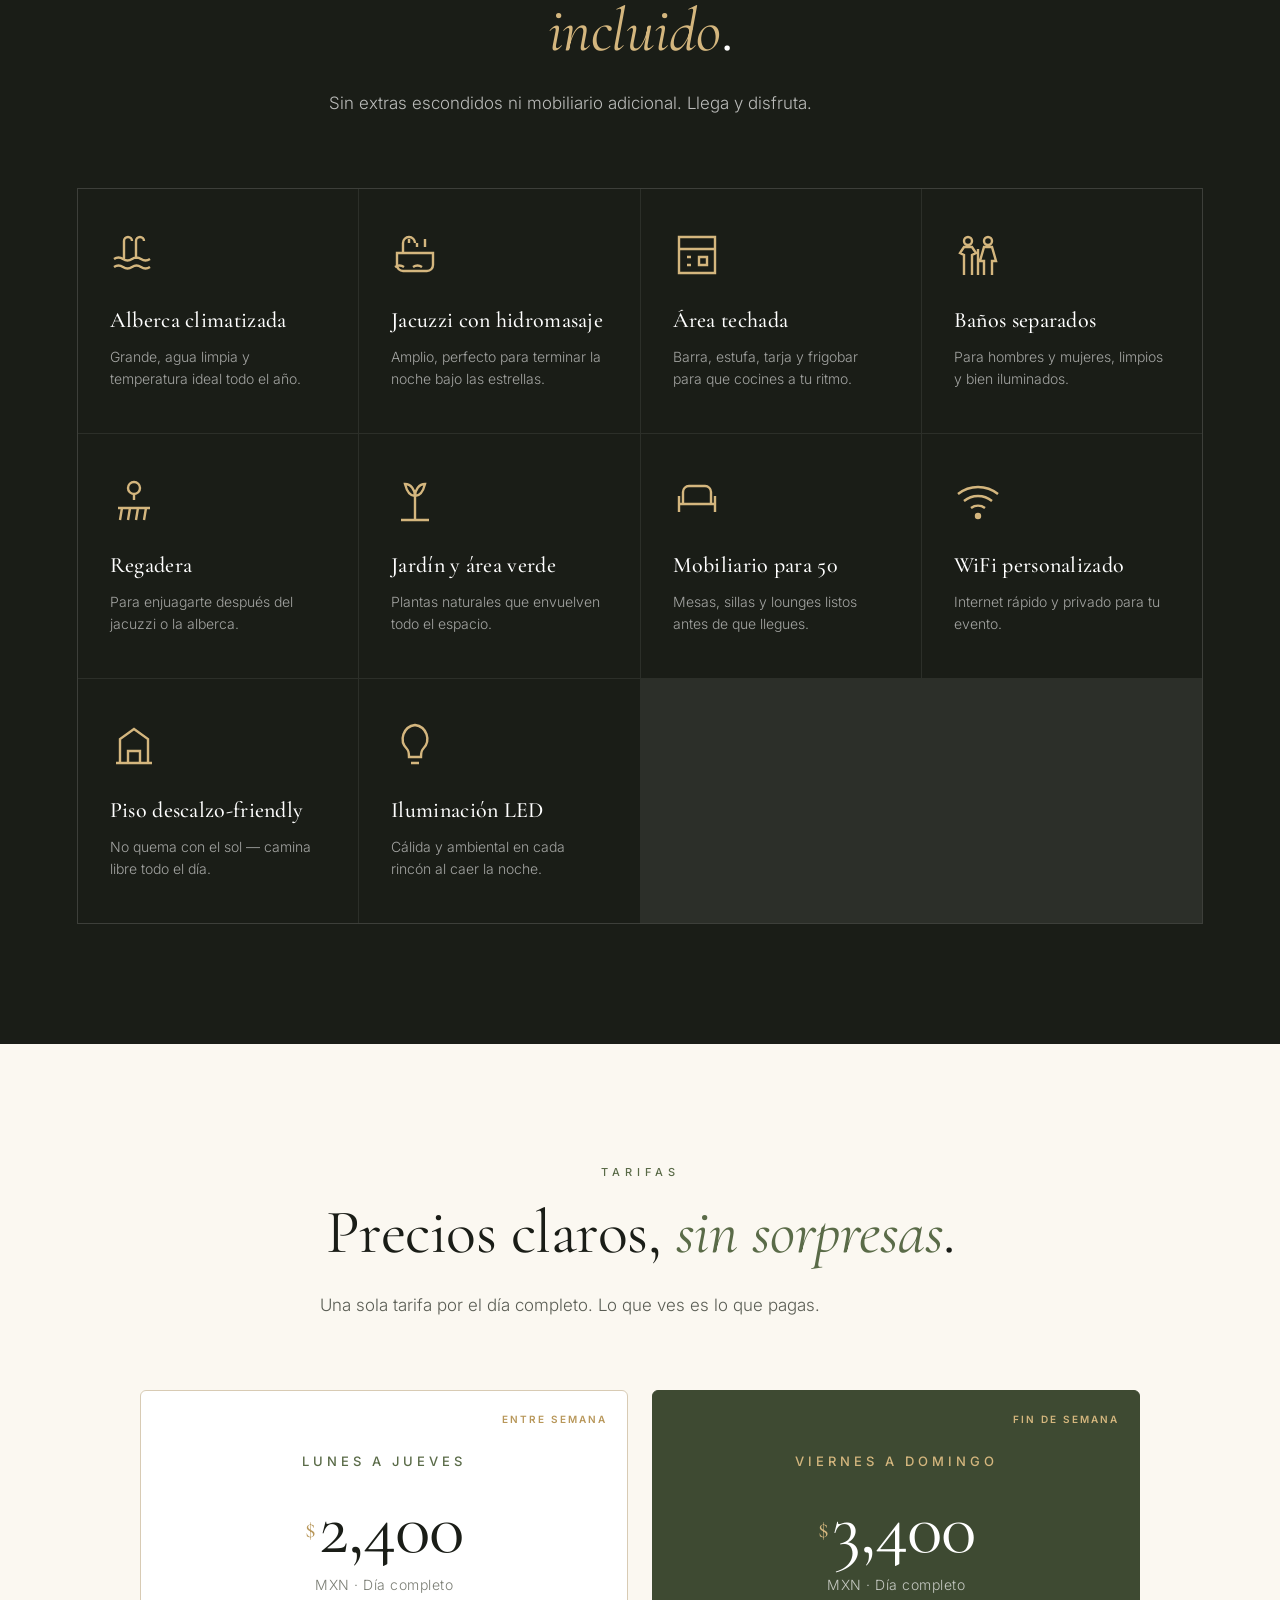
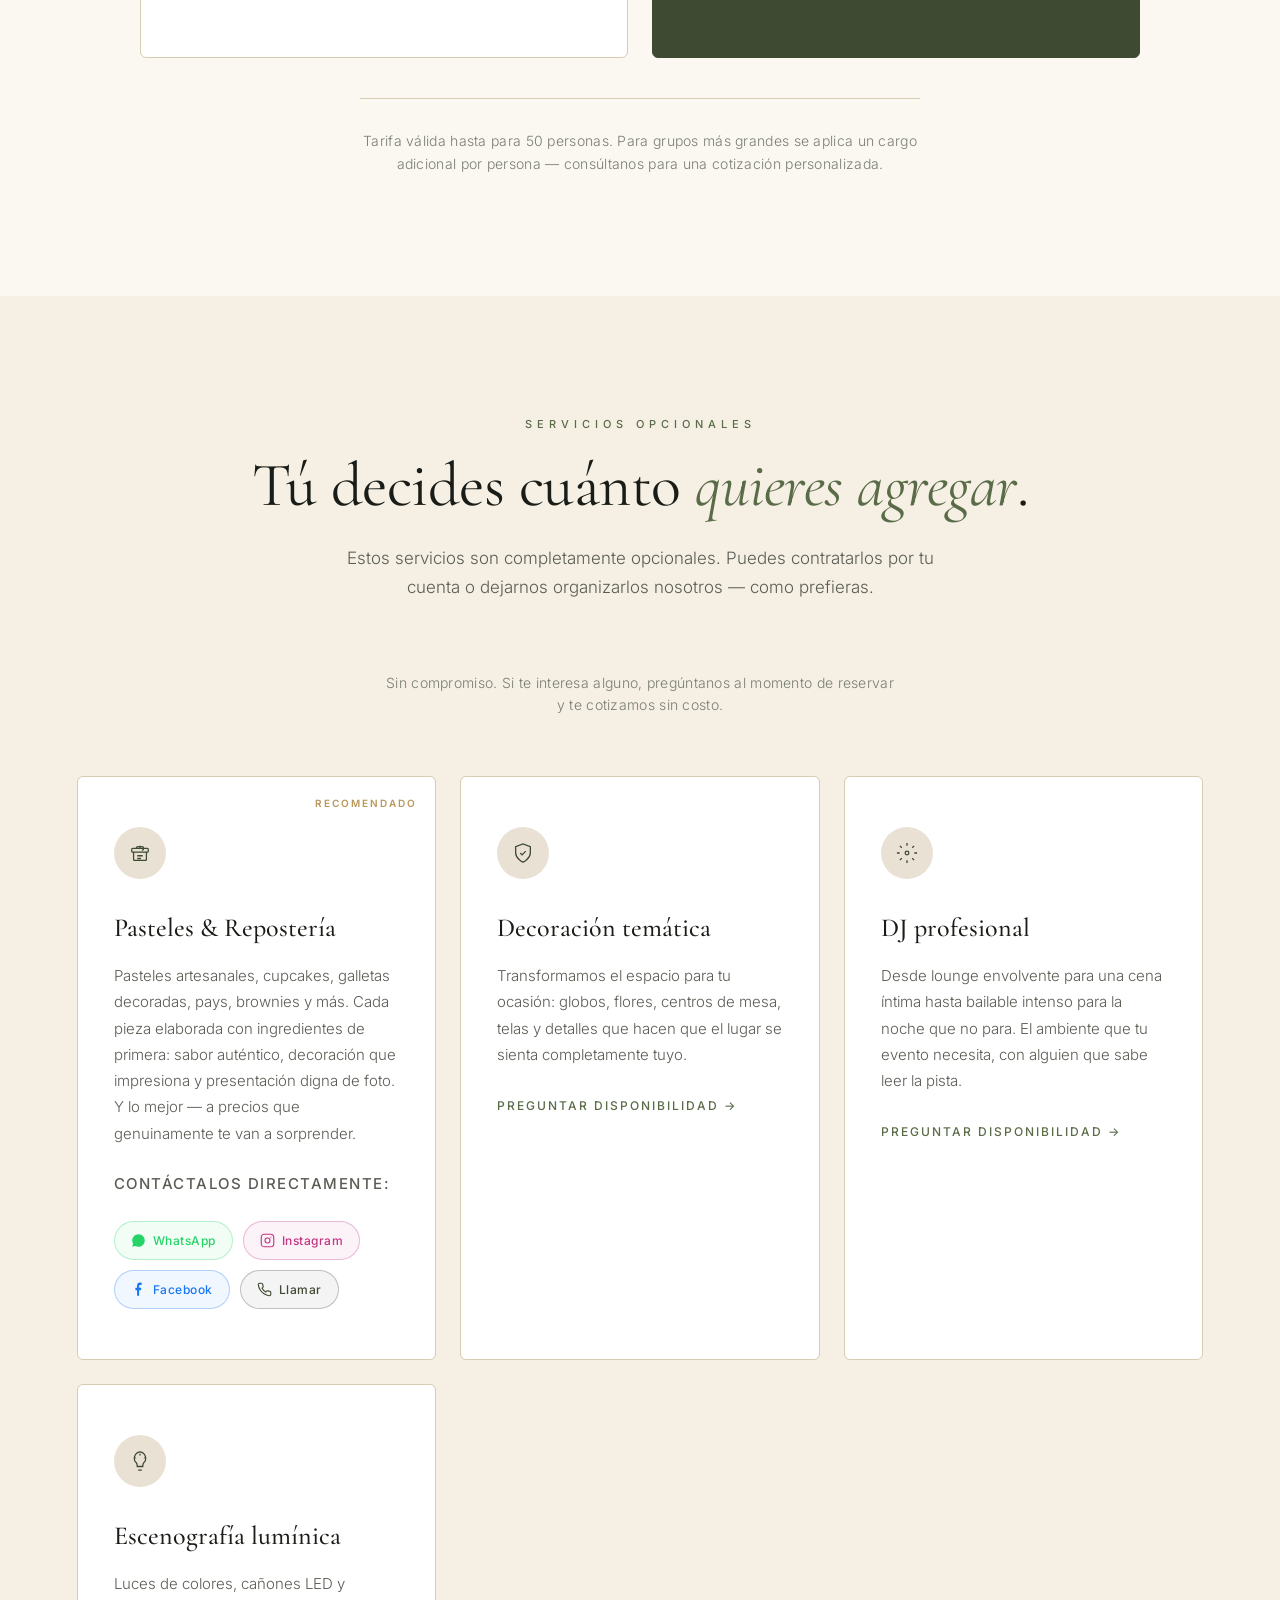
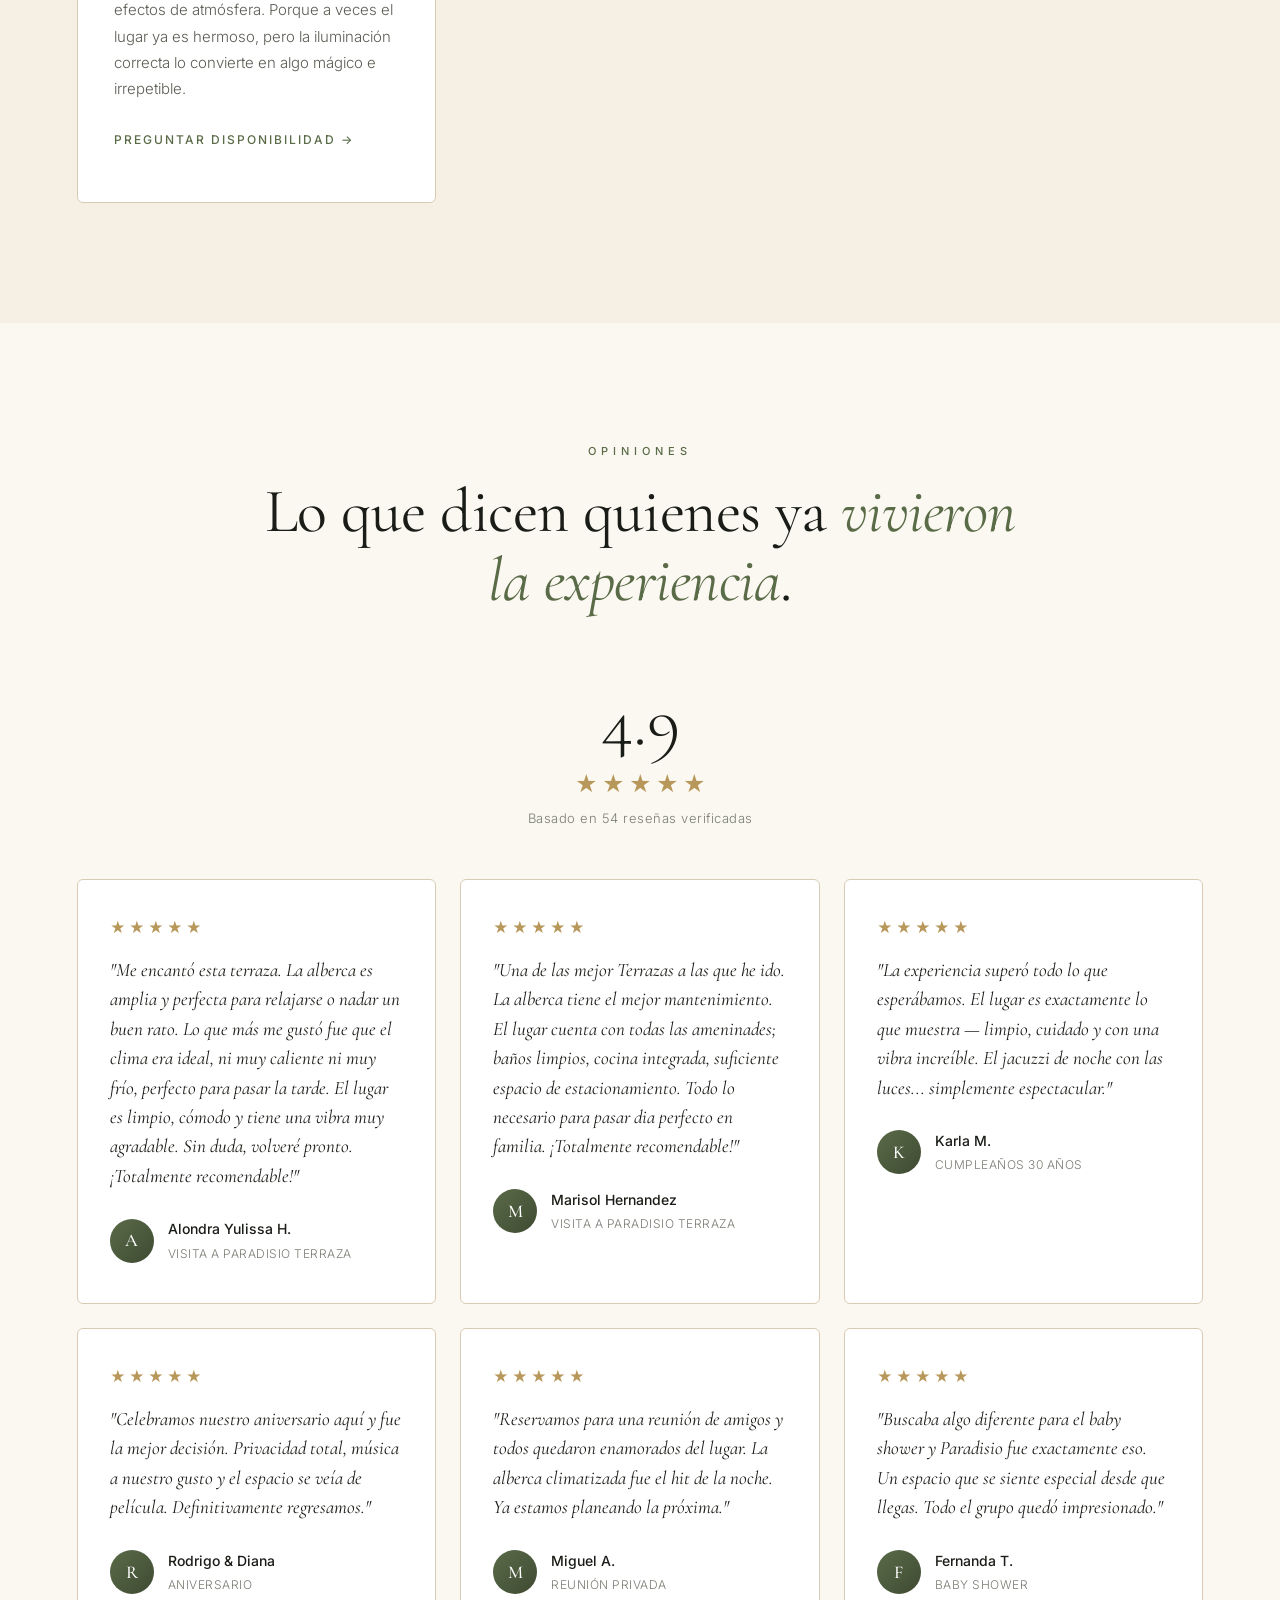
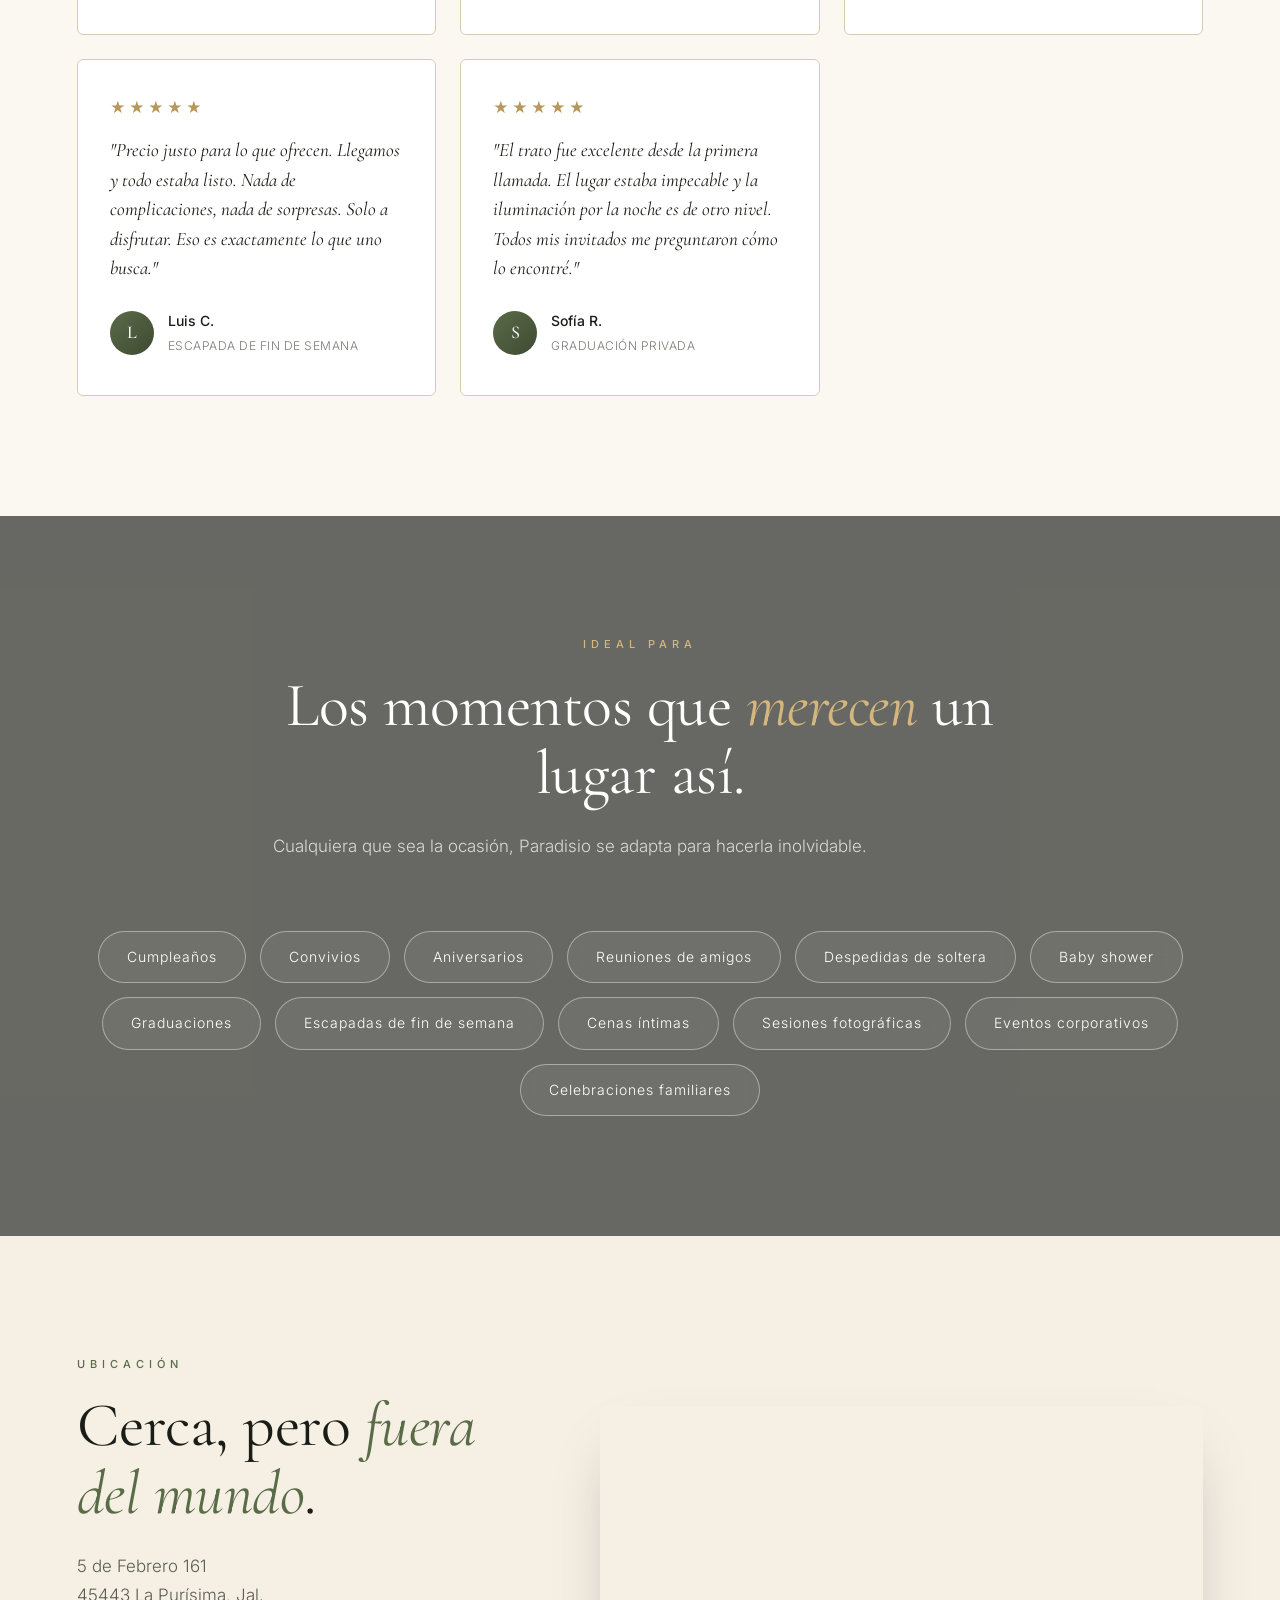
==== commit 6b2d66e3: "Reseña Cuquis." ====
--- a/index.html
+++ b/index.html
@@ -1345,6 +1345,10 @@
     name:'Alondra Yulissa H.', event:'Visita a Paradisio Terraza', avatar:'A'
   },
   {
+    text:'"Una de las mejor Terrazas a las que he ido. La alberca tiene el mejor mantenimiento. El lugar cuenta con todas las ameninades; baños limpios, cocina integrada, suficiente espacio de estacionamiento. Todo lo necesario para pasar dia perfecto en familia. ¡Totalmente recomendable!"',
+    name:'Marisol Hernandez', event:'Visita a Paradisio Terraza', avatar:'M'
+  },
+  {
     text:'"La experiencia superó todo lo que esperábamos. El lugar es exactamente lo que muestra — limpio, cuidado y con una vibra increíble. El jacuzzi de noche con las luces... simplemente espectacular."',
     name:'Karla M.', event:'Cumpleaños 30 años', avatar:'K'
   },
